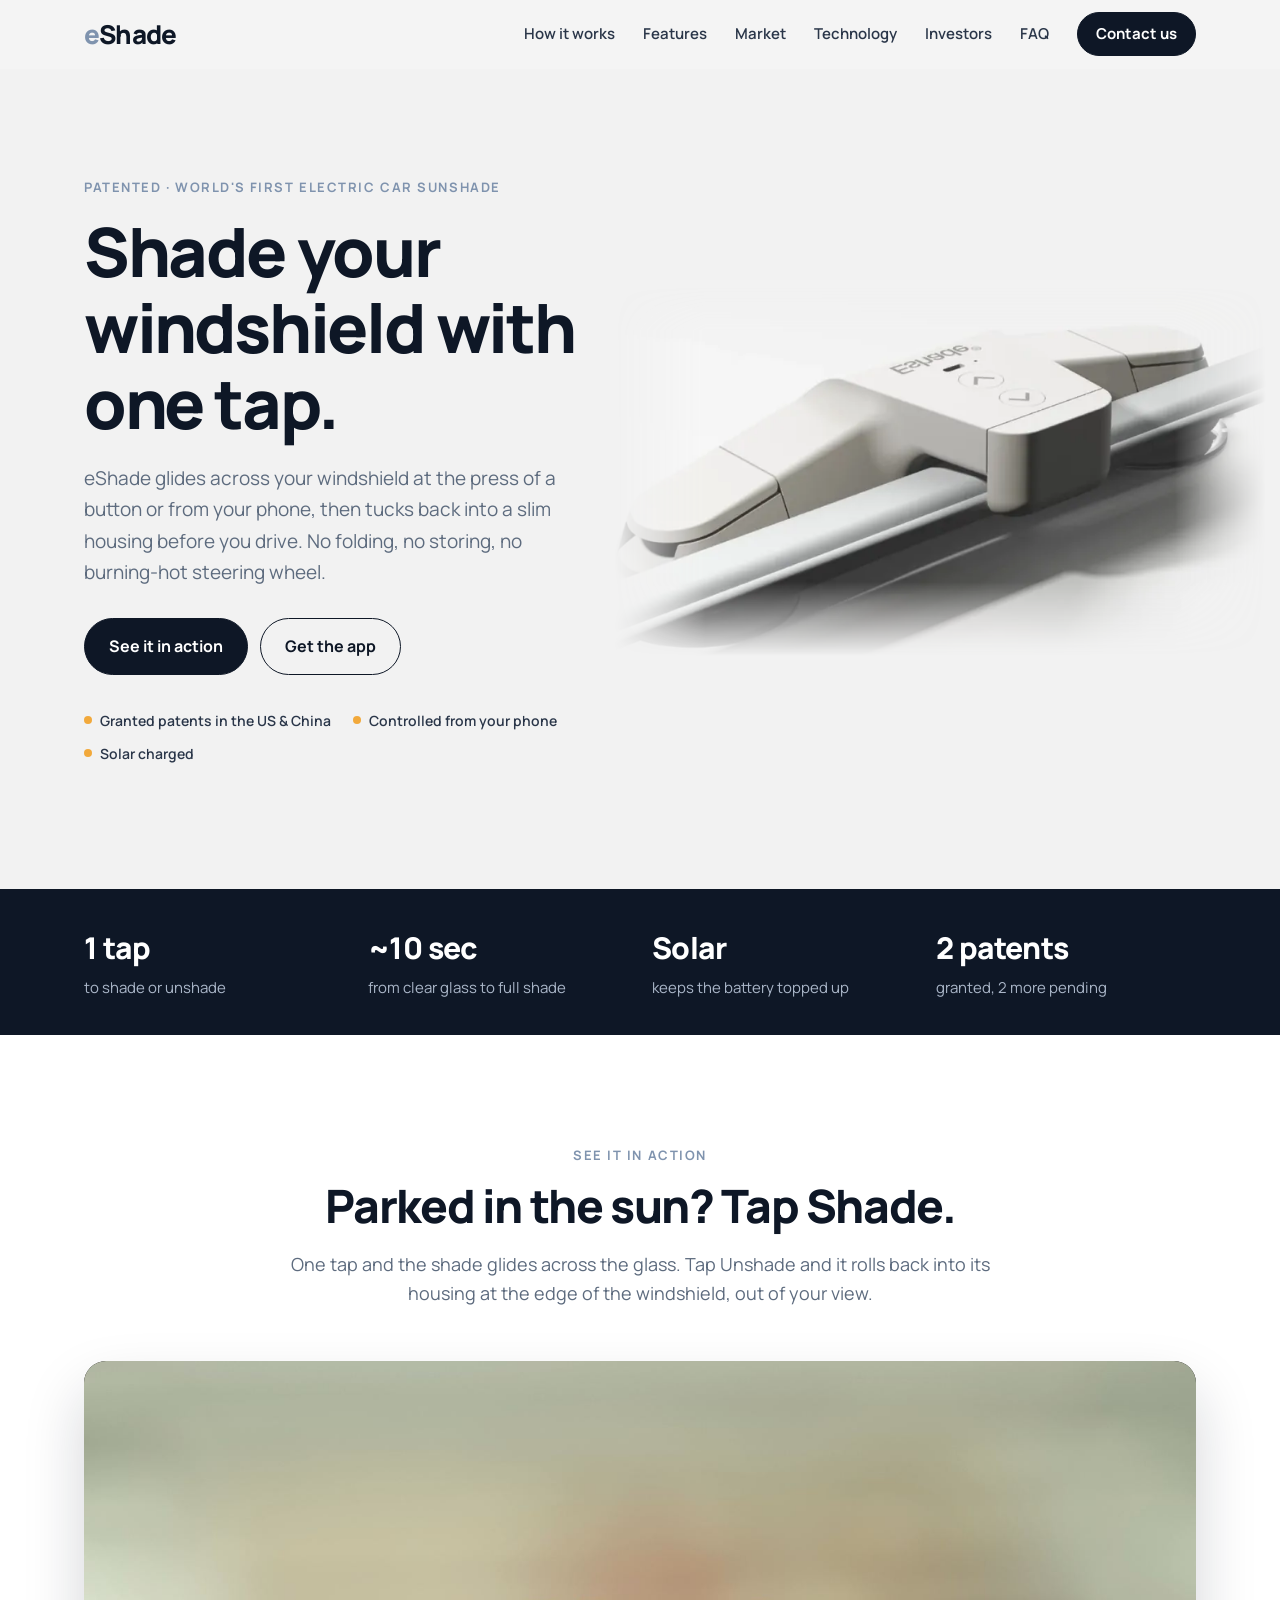
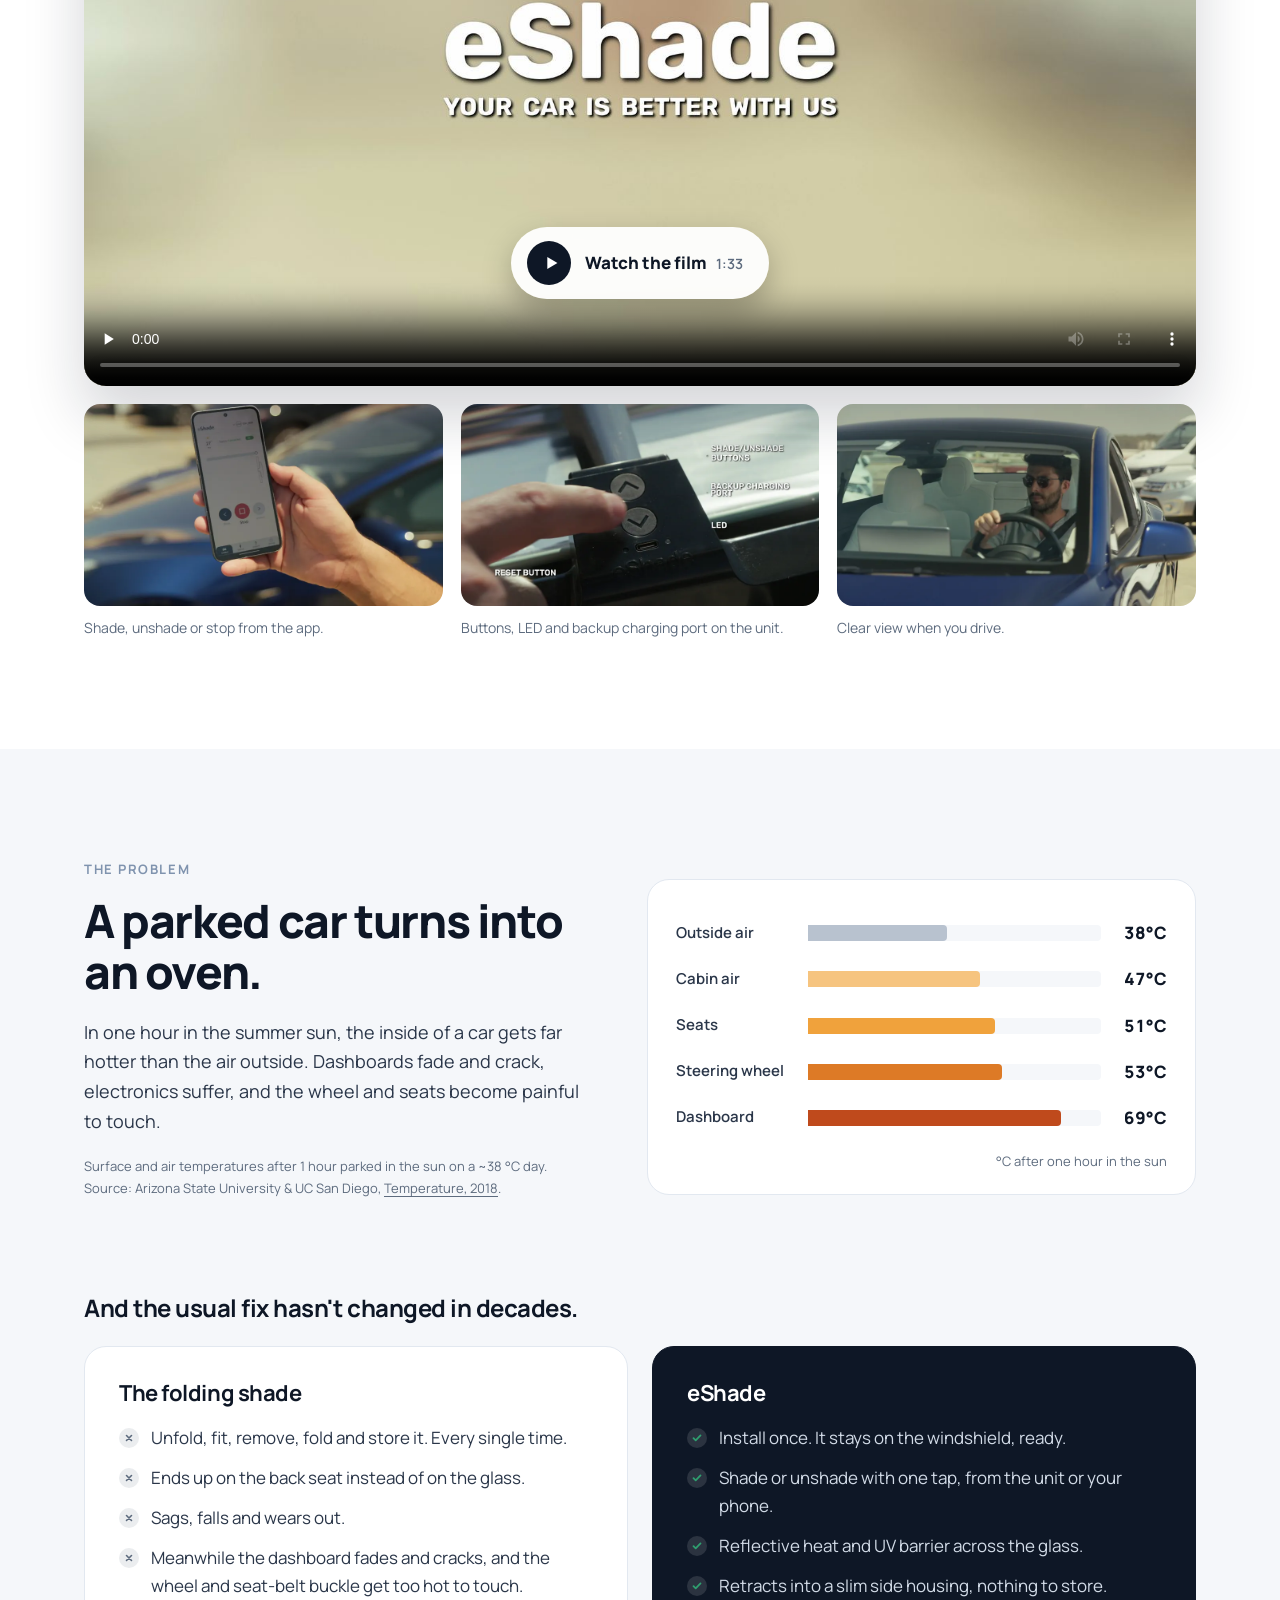
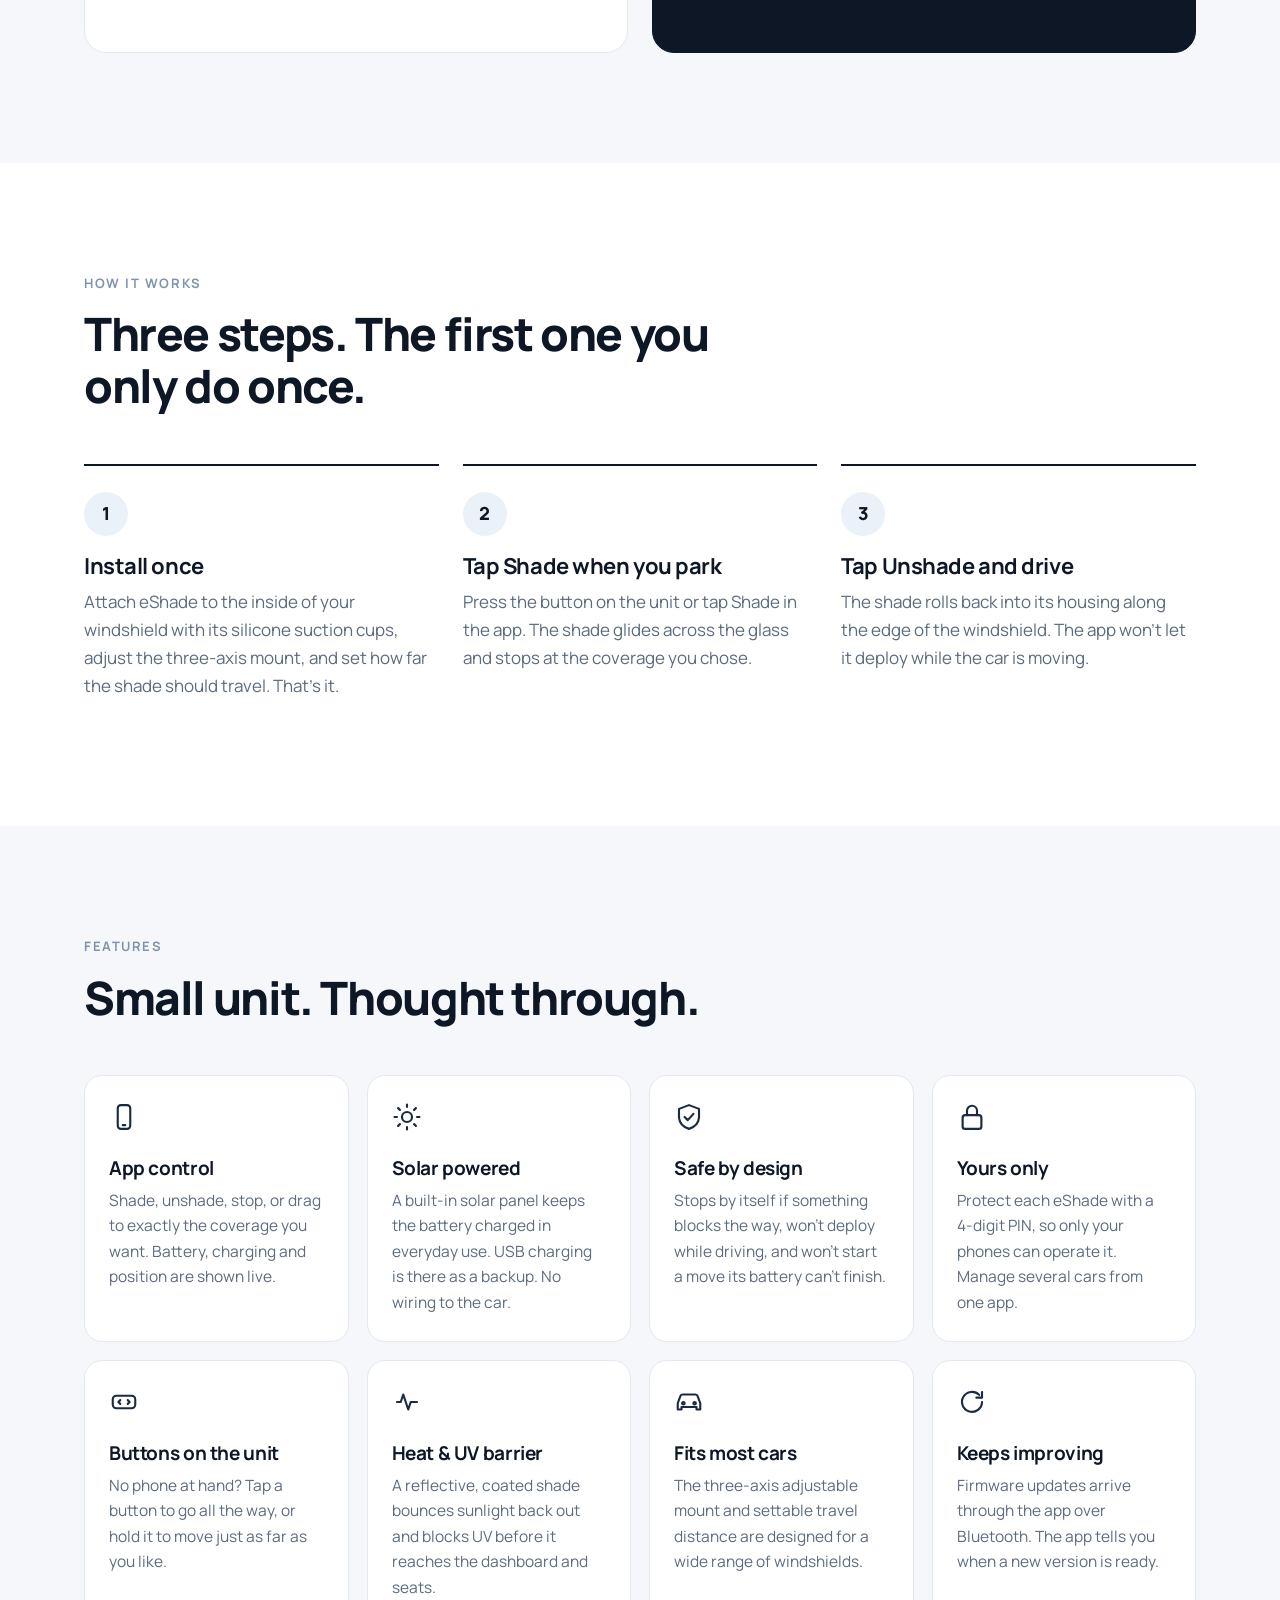
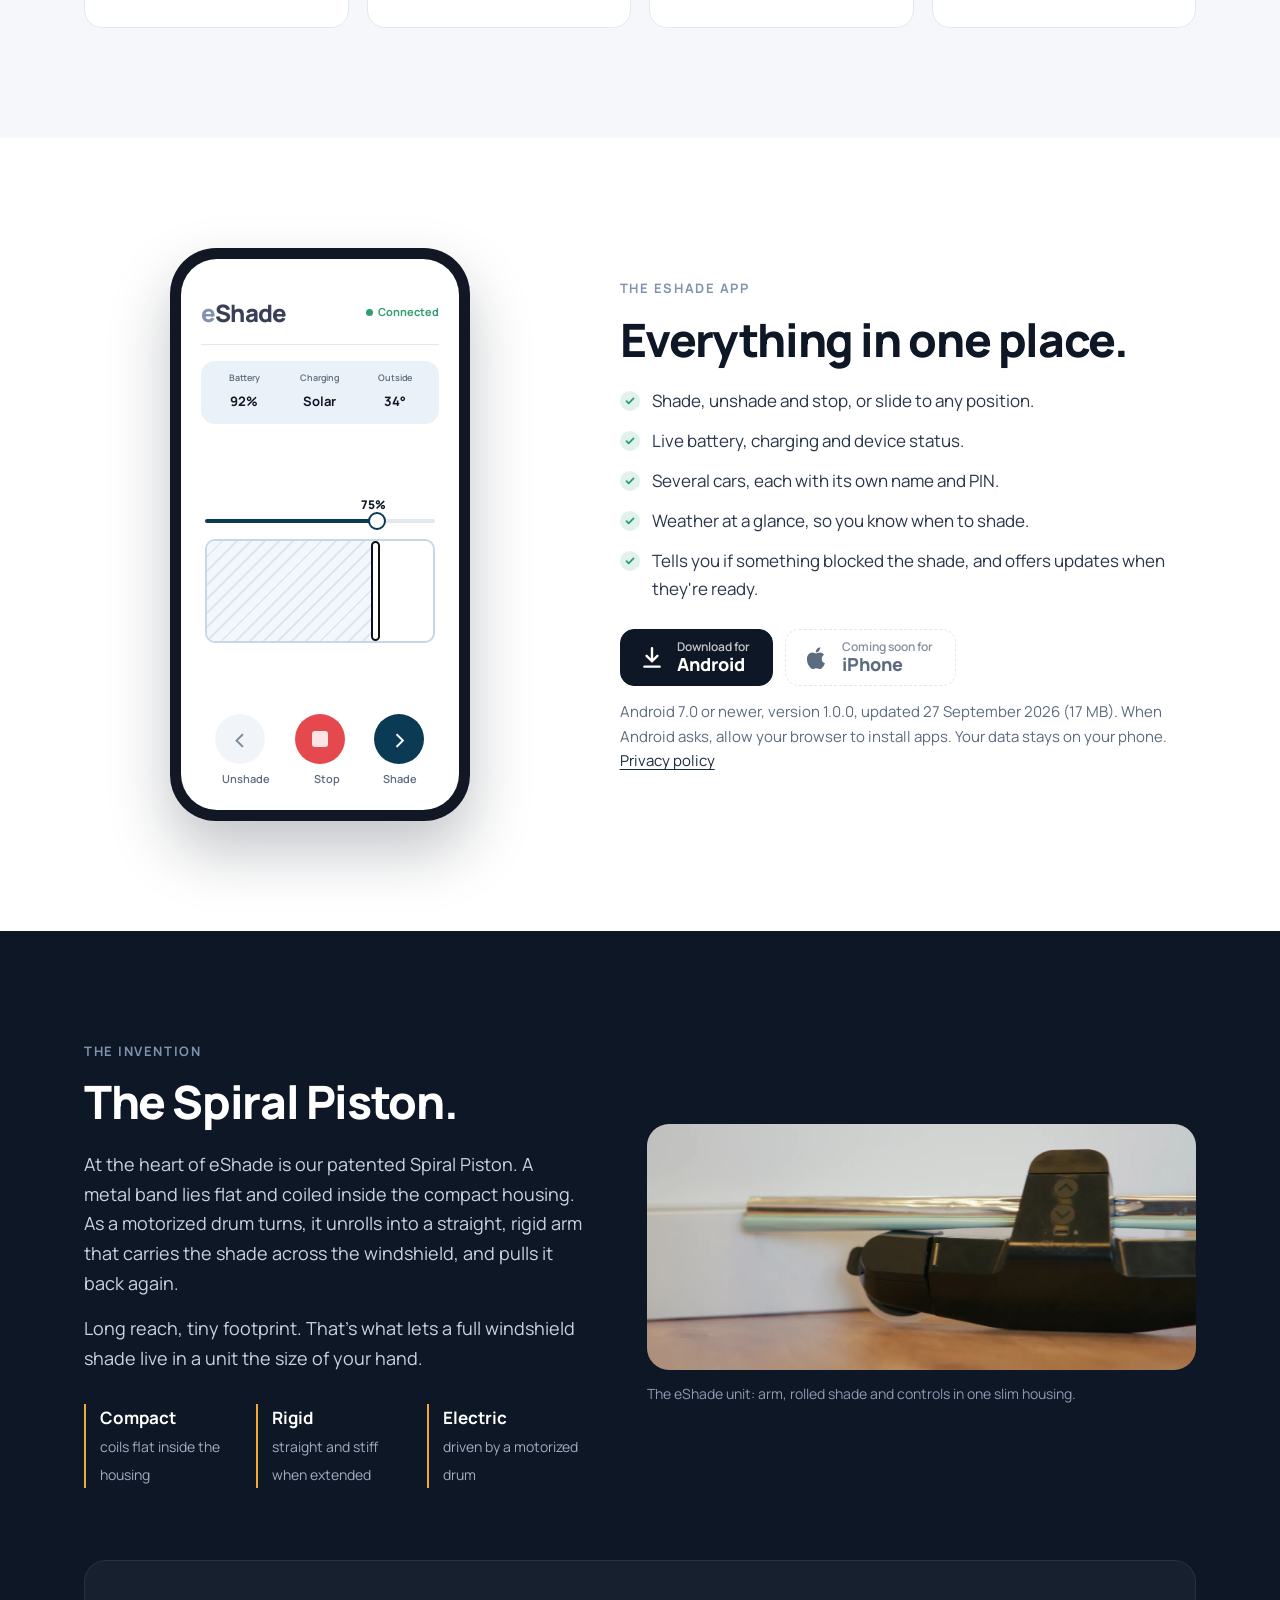
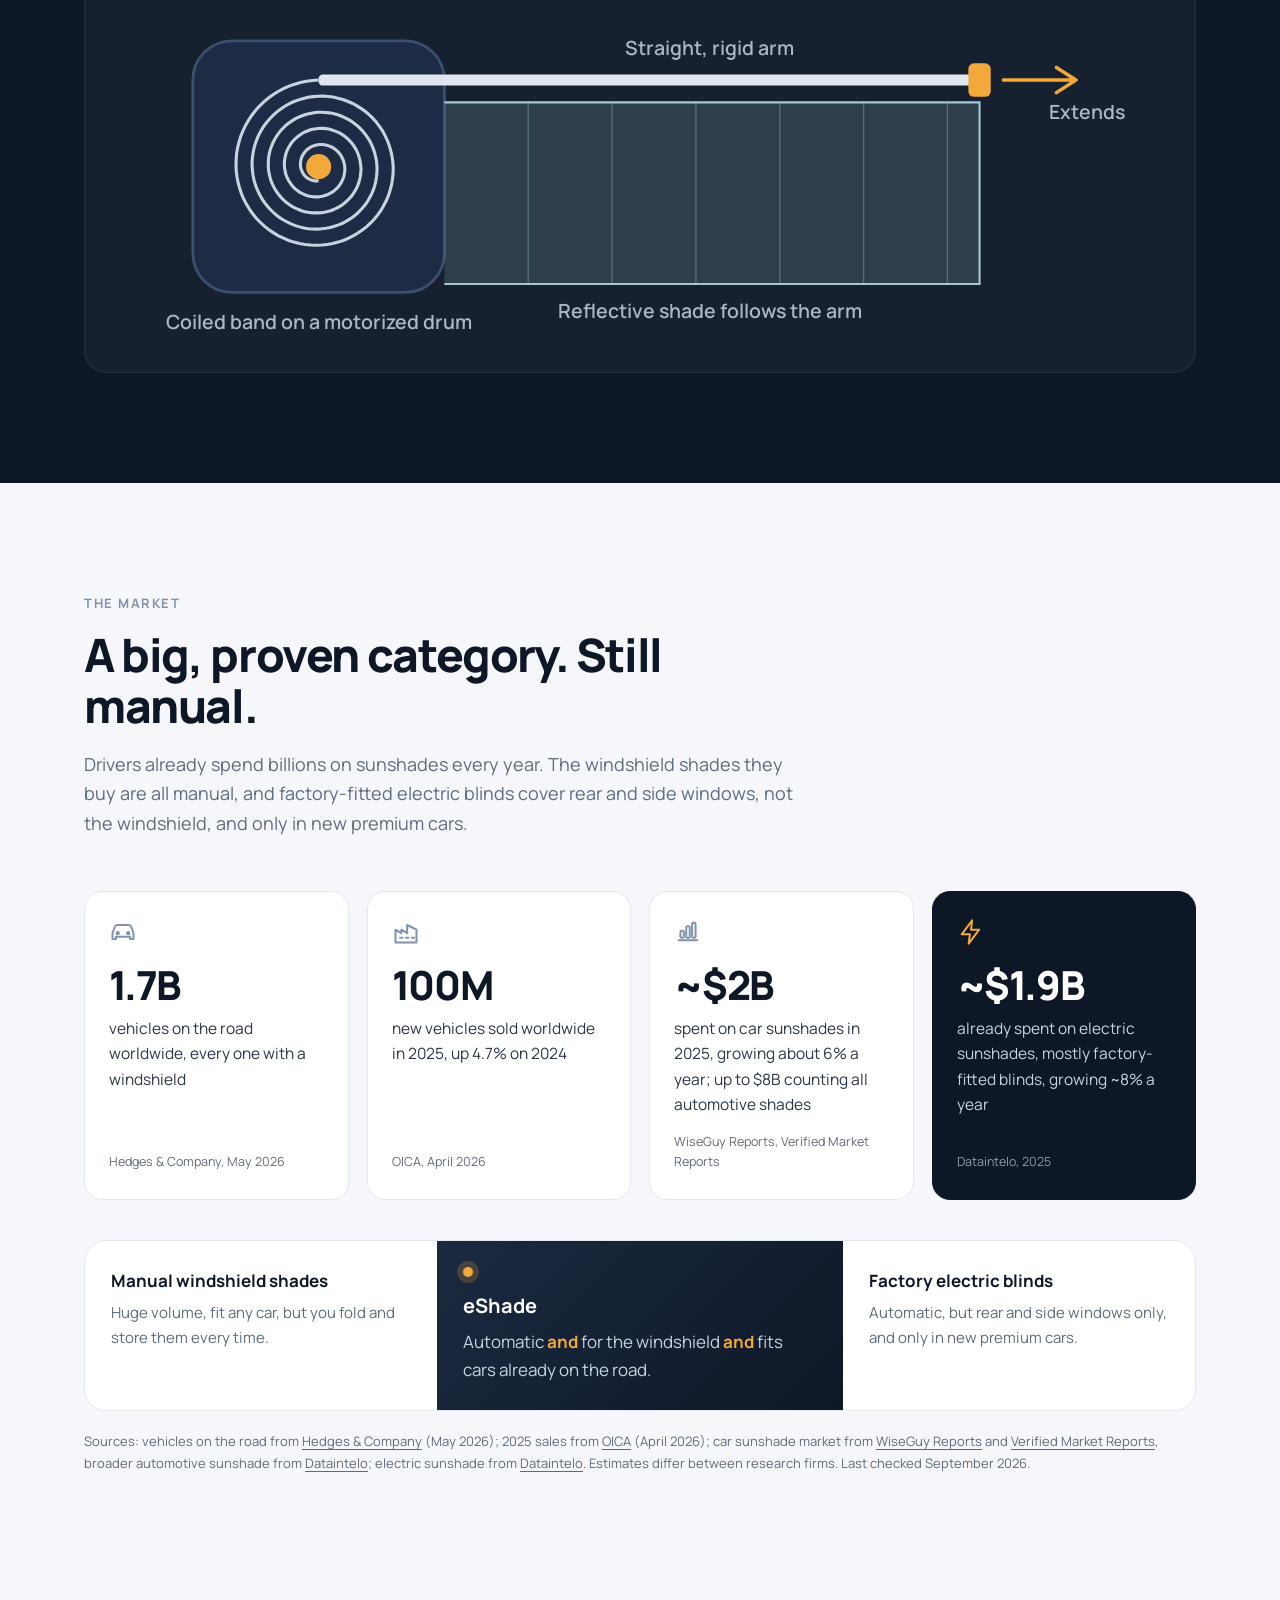
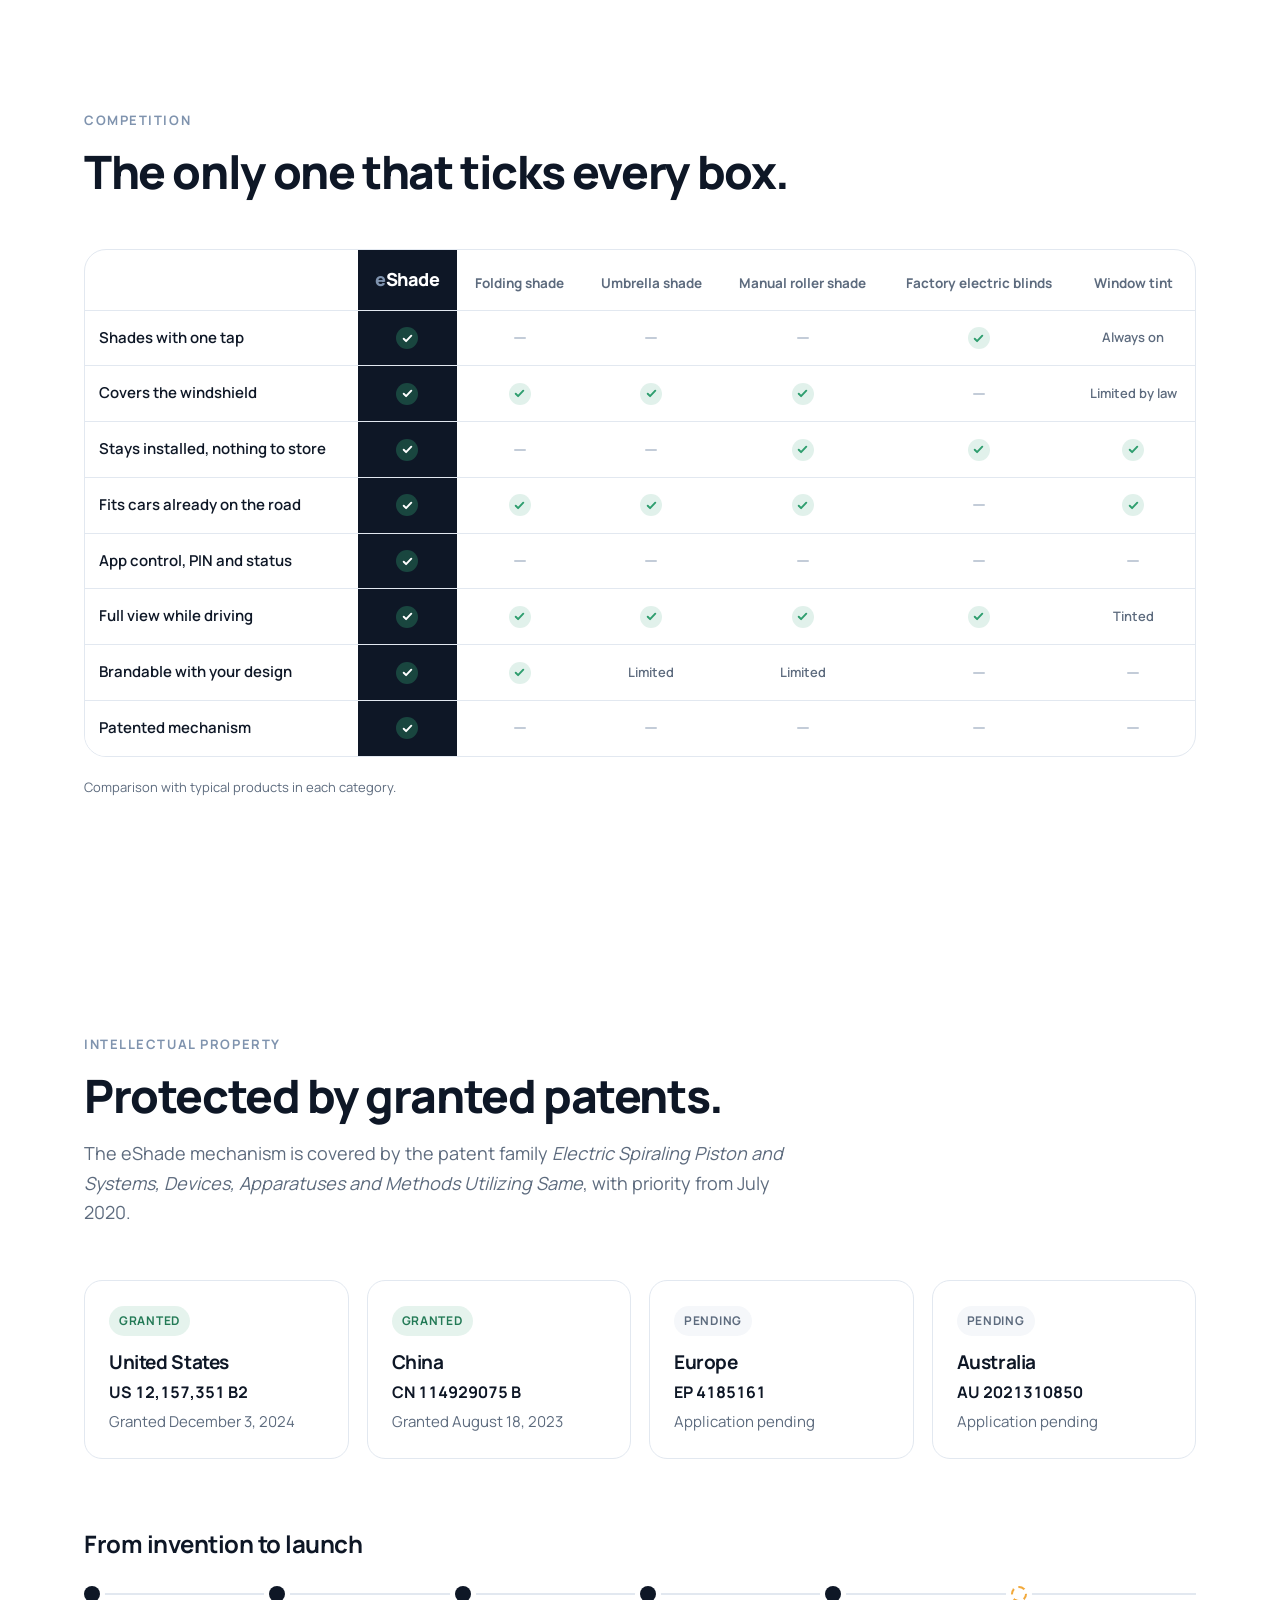
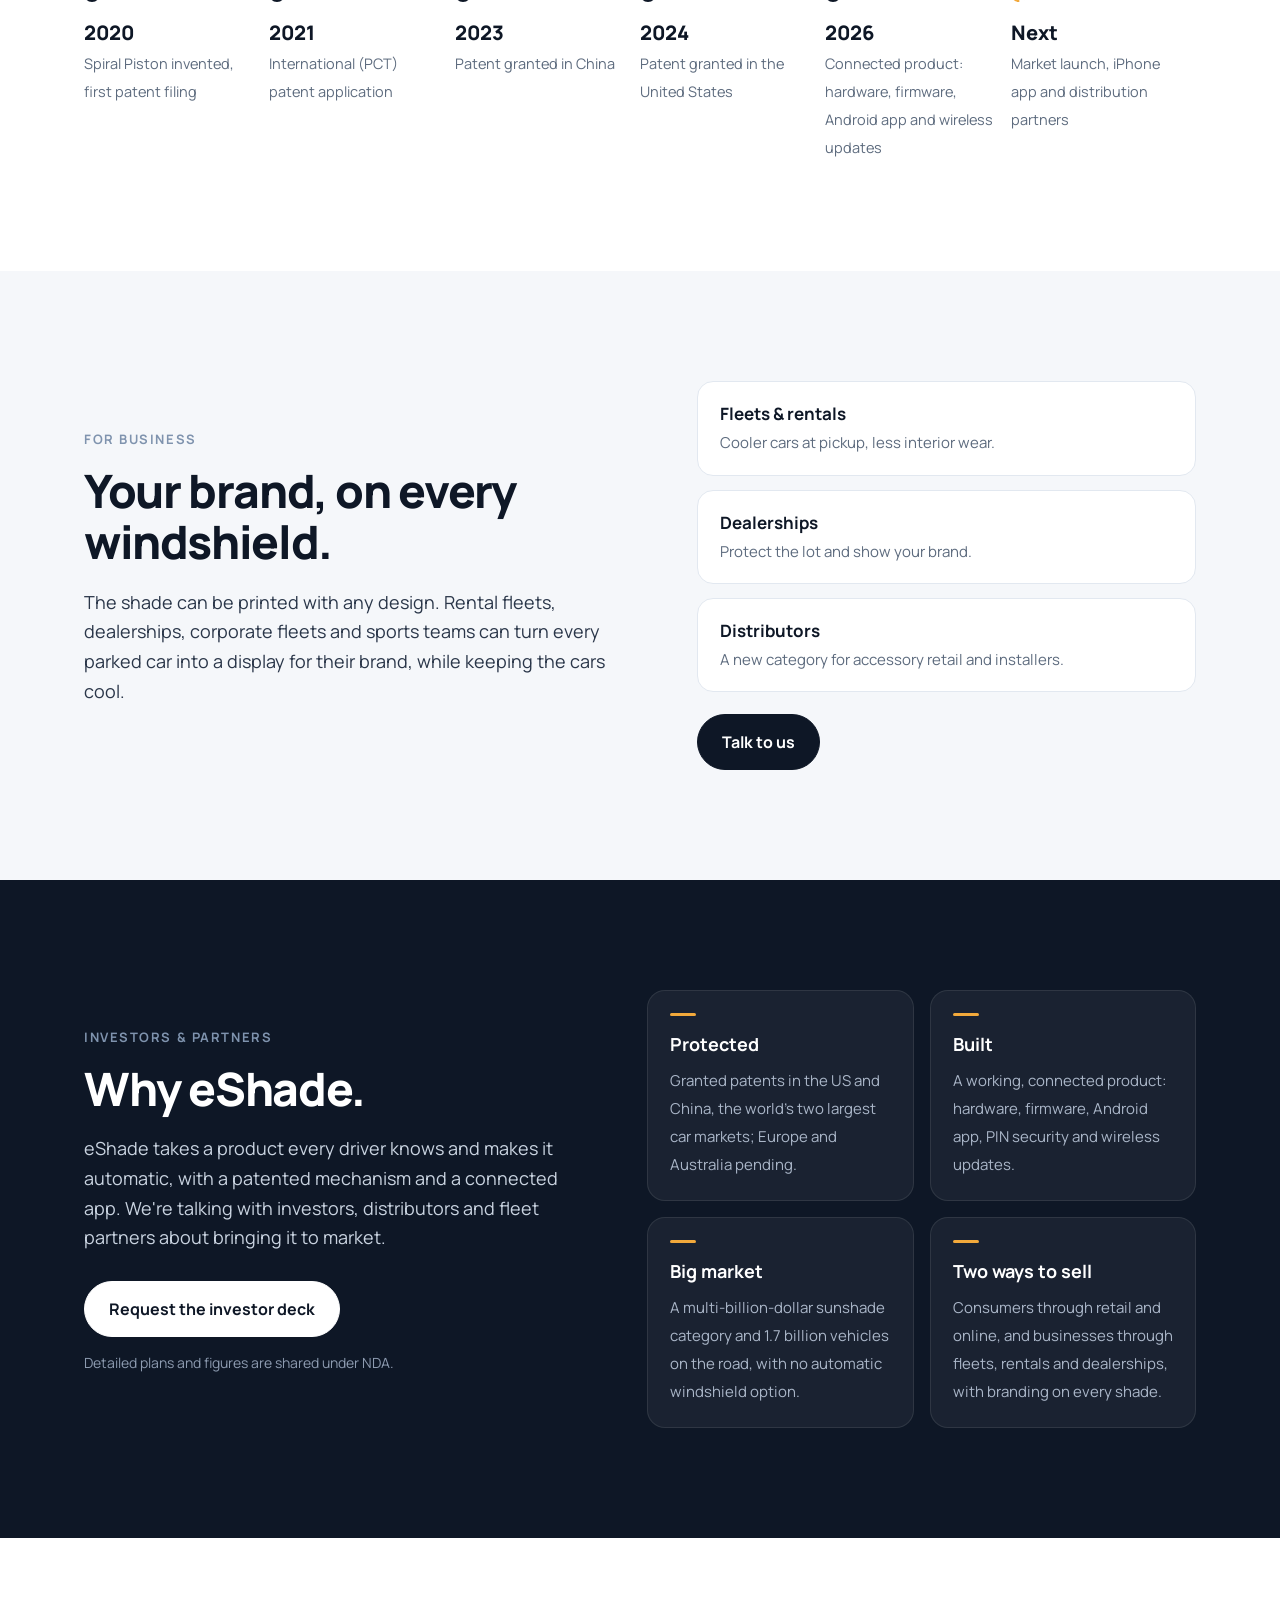
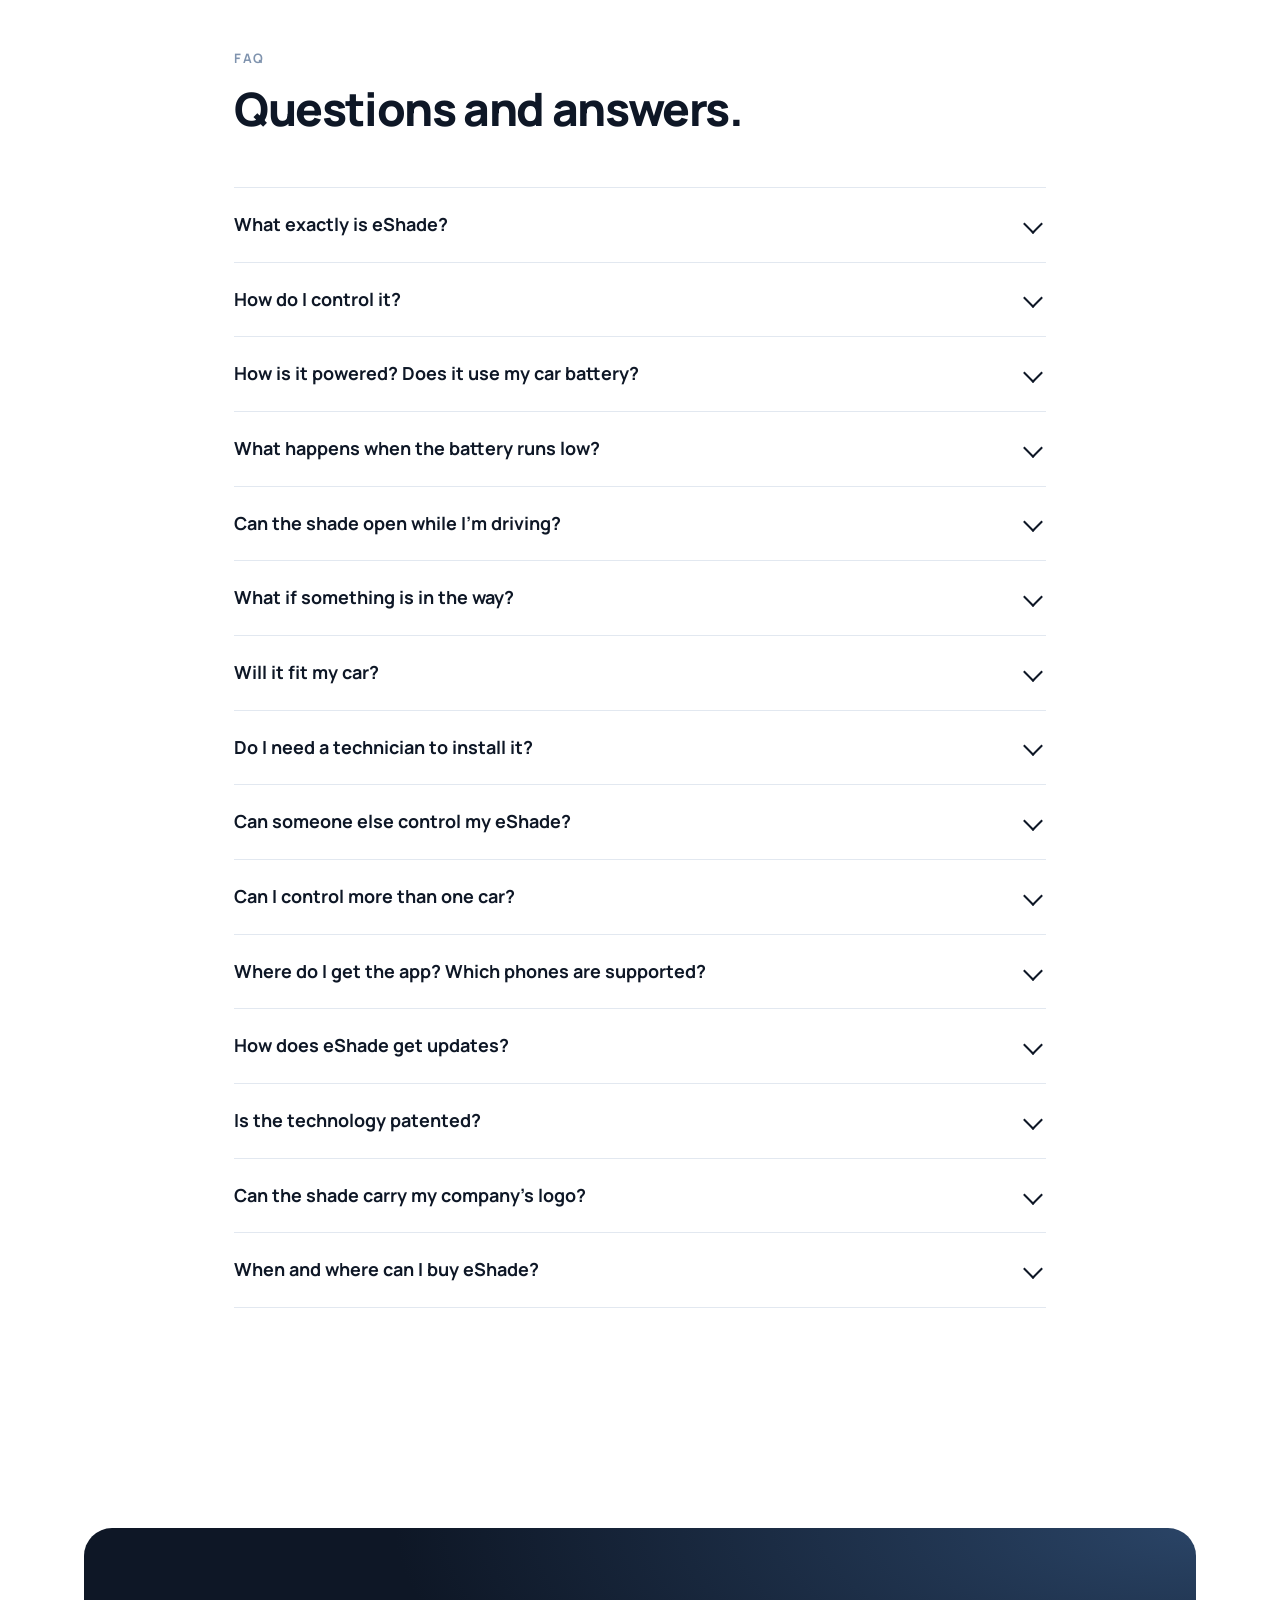
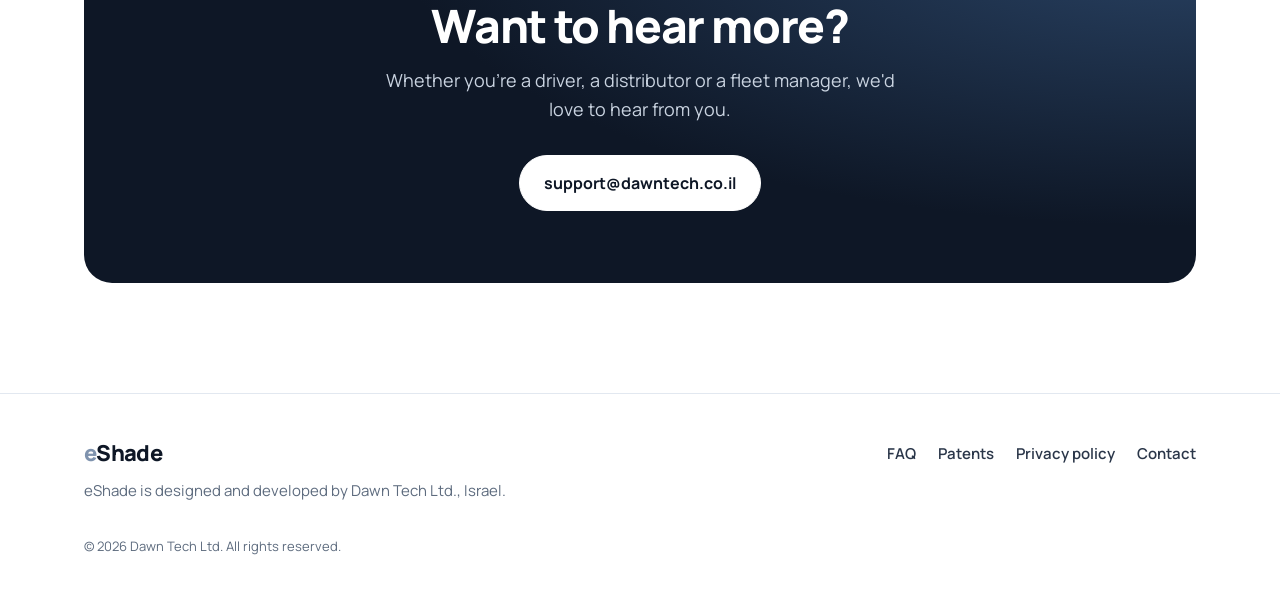
==== index.html @ 65bc0c3c "Android app download: current build (calibration, widget, Hebrew/Chinese, firmware 1.27) Co-Authored" ====
<!doctype html>
<html lang="en">
<head>
  <meta charset="utf-8">
  <meta name="robots" content="noindex, nofollow, noarchive, nosnippet, noimageindex">
  <meta name="viewport" content="width=device-width, initial-scale=1">
  <title>eShade | The electric sunshade for your car</title>
  <meta name="description" content="eShade is the world's first electric car sunshade. It glides across your windshield at the touch of a button or from your phone. Patented in the US and China. By Dawn Tech Ltd.">
  <meta property="og:title" content="eShade | The electric sunshade for your car">
  <meta property="og:description" content="Shade your windshield with one tap. Patented, app-controlled, solar-charged.">
  <meta property="og:image" content="https://dawntech.co.il/assets/img/render.jpg">
  <meta property="og:type" content="website">
  <meta name="theme-color" content="#0e1726">
  <link rel="icon" href="assets/eshade-icon.png">
  <link rel="preconnect" href="https://fonts.googleapis.com">
  <link rel="preconnect" href="https://fonts.gstatic.com" crossorigin>
  <link href="https://fonts.googleapis.com/css2?family=Manrope:wght@400;500;600;700;800&display=swap" rel="stylesheet">
  <link rel="stylesheet" href="assets/style.css">
</head>
<body>
  <header class="nav" id="top">
    <div class="wrap nav-inner">
      <a class="wordmark" href="#top" aria-label="eShade home"><span class="e">e</span>Shade</a>
      <nav class="nav-links" id="nav-links">
        <a href="#how">How it works</a>
        <a href="#features">Features</a>
        <a href="#market">Market</a>
        <a href="#technology">Technology</a>
        <a href="#investors">Investors</a>
        <a href="#faq">FAQ</a>
        <a class="btn btn-small" href="#contact">Contact us</a>
      </nav>
      <button class="nav-toggle" aria-label="Menu" aria-expanded="false" aria-controls="nav-links">
        <span></span><span></span>
      </button>
    </div>
  </header>

  <main>
    <section class="hero">
      <div class="wrap hero-inner">
        <div class="hero-copy">
          <p class="eyebrow">Patented &middot; World's first electric car sunshade</p>
          <h1>Shade your windshield with one tap.</h1>
          <p class="lead">eShade glides across your windshield at the press of a button or from your phone, then tucks back into a slim housing before you drive. No folding, no storing, no burning-hot steering wheel.</p>
          <div class="hero-actions">
            <a class="btn" href="#see">See it in action</a>
            <a class="btn btn-ghost" href="#app">Get the app</a>
          </div>
          <ul class="hero-badges">
            <li>Granted patents in the US &amp; China</li>
            <li>Controlled from your phone</li>
            <li>Solar charged</li>
          </ul>
        </div>
        <div class="hero-art">
          <picture>
            <source srcset="assets/img/render-sm.webp 800w, assets/img/render.webp 1600w" type="image/webp" sizes="(max-width: 900px) 100vw, 55vw">
            <img src="assets/img/render.jpg" srcset="assets/img/render-sm.jpg 800w, assets/img/render.jpg 1600w" sizes="(max-width: 900px) 100vw, 55vw" width="1600" height="909" alt="The eShade unit: a slim white housing with two buttons, mounted on its arm">
          </picture>
        </div>
      </div>
    </section>

    <section class="stats">
      <div class="wrap stats-grid">
        <div><strong>1 tap</strong><span>to shade or unshade</span></div>
        <div><strong>~10 sec</strong><span>from clear glass to full shade</span></div>
        <div><strong>Solar</strong><span>keeps the battery topped up</span></div>
        <div><strong>2 patents</strong><span>granted, 2 more pending</span></div>
      </div>
    </section>

    <section class="section" id="see">
      <div class="wrap">
        <div class="section-head center">
          <p class="eyebrow">See it in action</p>
          <h2>Parked in the sun? Tap Shade.</h2>
          <p class="section-sub">One tap and the shade glides across the glass. Tap Unshade and it rolls back into its housing at the edge of the windshield, out of your view.</p>
        </div>
        <div class="video-frame">
          <video controls playsinline preload="none" poster="assets/img/poster.jpg" aria-label="eShade promo video">
            <source src="assets/video/eshade-promo.mp4" type="video/mp4">
          </video>
          <button type="button" class="video-play" aria-label="Play the eShade video">
            <svg viewBox="0 0 24 24" aria-hidden="true"><path d="M8 5.5v13l11-6.5z"/></svg>
            <span>Watch the film <small>1:33</small></span>
          </button>
        </div>
        <div class="gallery">
          <figure>
            <picture><source srcset="assets/img/app-hand.webp" type="image/webp"><img src="assets/img/app-hand.jpg" width="900" height="506" alt="Controlling eShade from the phone app next to the car" loading="lazy"></picture>
            <figcaption>Shade, unshade or stop from the app.</figcaption>
          </figure>
          <figure>
            <picture><source srcset="assets/img/unit-buttons.webp" type="image/webp"><img src="assets/img/unit-buttons.jpg" width="900" height="506" alt="The eShade unit with its shade and unshade buttons, charging port and LED" loading="lazy"></picture>
            <figcaption>Buttons, LED and backup charging port on the unit.</figcaption>
          </figure>
          <figure>
            <picture><source srcset="assets/img/driver.webp" type="image/webp"><img src="assets/img/driver.jpg" width="900" height="506" alt="A driver in a cool car with a clear windshield" loading="lazy"></picture>
            <figcaption>Clear view when you drive.</figcaption>
          </figure>
        </div>
      </div>
    </section>

    <section class="section section-tint">
      <div class="wrap">
        <div class="heat">
          <div class="heat-copy">
            <p class="eyebrow">The problem</p>
            <h2>A parked car turns into an oven.</h2>
            <p>In one hour in the summer sun, the inside of a car gets far hotter than the air outside. Dashboards fade and crack, electronics suffer, and the wheel and seats become painful to touch.</p>
            <p class="source">Surface and air temperatures after 1 hour parked in the sun on a ~38&nbsp;&deg;C day. Source: Arizona State University &amp; UC San Diego, <a href="https://today.ucsd.edu/story/hot_cars_can_hit_life_threatening_levels_in_approximately_one_hour" target="_blank" rel="noopener">Temperature, 2018</a>.</p>
          </div>
          <figure class="heat-chart" aria-label="Temperatures inside a car after one hour in the sun">
            <div class="hbar" style="--v:38" title="Outside air: about 38 °C (100 °F)"><span class="hlabel">Outside air</span><span class="htrack"><span class="hfill hfill-ref"></span></span><span class="hval">38&deg;C</span></div>
            <div class="hbar" style="--v:47" title="Cabin air: 47 °C (116 °F)"><span class="hlabel">Cabin air</span><span class="htrack"><span class="hfill h1"></span></span><span class="hval">47&deg;C</span></div>
            <div class="hbar" style="--v:51" title="Seats: 51 °C (123 °F)"><span class="hlabel">Seats</span><span class="htrack"><span class="hfill h2"></span></span><span class="hval">51&deg;C</span></div>
            <div class="hbar" style="--v:53" title="Steering wheel: 53 °C (127 °F)"><span class="hlabel">Steering wheel</span><span class="htrack"><span class="hfill h3"></span></span><span class="hval">53&deg;C</span></div>
            <div class="hbar" style="--v:69" title="Dashboard: 69 °C (157 °F)"><span class="hlabel">Dashboard</span><span class="htrack"><span class="hfill h4"></span></span><span class="hval">69&deg;C</span></div>
            <figcaption>&deg;C after one hour in the sun</figcaption>
          </figure>
        </div>
        <h3 class="compare-title">And the usual fix hasn't changed in decades.</h3>
        <div class="compare">
          <div class="compare-card">
            <h3>The folding shade</h3>
            <ul class="cross">
              <li>Unfold, fit, remove, fold and store it. Every single time.</li>
              <li>Ends up on the back seat instead of on the glass.</li>
              <li>Sags, falls and wears out.</li>
              <li>Meanwhile the dashboard fades and cracks, and the wheel and seat-belt buckle get too hot to touch.</li>
            </ul>
          </div>
          <div class="compare-card compare-good">
            <h3>eShade</h3>
            <ul class="check">
              <li>Install once. It stays on the windshield, ready.</li>
              <li>Shade or unshade with one tap, from the unit or your phone.</li>
              <li>Reflective heat and UV barrier across the glass.</li>
              <li>Retracts into a slim side housing, nothing to store.</li>
            </ul>
          </div>
        </div>
      </div>
    </section>

    <section class="section" id="how">
      <div class="wrap">
        <div class="section-head">
          <p class="eyebrow">How it works</p>
          <h2>Three steps. The first one you only do once.</h2>
        </div>
        <ol class="steps">
          <li>
            <span class="step-num">1</span>
            <h3>Install once</h3>
            <p>Attach eShade to the inside of your windshield with its silicone suction cups, adjust the three-axis mount, and set how far the shade should travel. That's it.</p>
          </li>
          <li>
            <span class="step-num">2</span>
            <h3>Tap Shade when you park</h3>
            <p>Press the button on the unit or tap Shade in the app. The shade glides across the glass and stops at the coverage you chose.</p>
          </li>
          <li>
            <span class="step-num">3</span>
            <h3>Tap Unshade and drive</h3>
            <p>The shade rolls back into its housing along the edge of the windshield. The app won't let it deploy while the car is moving.</p>
          </li>
        </ol>
      </div>
    </section>

    <section class="section section-tint" id="features">
      <div class="wrap">
        <div class="section-head">
          <p class="eyebrow">Features</p>
          <h2>Small unit. Thought through.</h2>
        </div>
        <div class="features">
          <article class="feature">
            <svg viewBox="0 0 24 24" aria-hidden="true"><rect x="7" y="2.5" width="10" height="19" rx="2.5"/><path d="M11 18.5h2"/></svg>
            <h3>App control</h3>
            <p>Shade, unshade, stop, or drag to exactly the coverage you want. Battery, charging and position are shown live.</p>
          </article>
          <article class="feature">
            <svg viewBox="0 0 24 24" aria-hidden="true"><circle cx="12" cy="12" r="4"/><path d="M12 2v2M12 20v2M4.9 4.9l1.4 1.4M17.7 17.7l1.4 1.4M2 12h2M20 12h2M4.9 19.1l1.4-1.4M17.7 6.3l1.4-1.4"/></svg>
            <h3>Solar powered</h3>
            <p>A built-in solar panel keeps the battery charged in everyday use. USB charging is there as a backup. No wiring to the car.</p>
          </article>
          <article class="feature">
            <svg viewBox="0 0 24 24" aria-hidden="true"><path d="M12 2.5l8 3v6c0 5-3.4 8.6-8 10-4.6-1.4-8-5-8-10v-6z"/><path d="M8.5 12l2.5 2.5 4.5-5"/></svg>
            <h3>Safe by design</h3>
            <p>Stops by itself if something blocks the way, won't deploy while driving, and won't start a move its battery can't finish.</p>
          </article>
          <article class="feature">
            <svg viewBox="0 0 24 24" aria-hidden="true"><rect x="4.5" y="10.5" width="15" height="11" rx="2"/><path d="M8 10.5V7a4 4 0 018 0v3.5"/></svg>
            <h3>Yours only</h3>
            <p>Protect each eShade with a 4-digit PIN, so only your phones can operate it. Manage several cars from one app.</p>
          </article>
          <article class="feature">
            <svg viewBox="0 0 24 24" aria-hidden="true"><rect x="3" y="7" width="18" height="10" rx="3"/><path d="M9 10.5l-1.5 1.5L9 13.5M15 10.5l1.5 1.5-1.5 1.5"/></svg>
            <h3>Buttons on the unit</h3>
            <p>No phone at hand? Tap a button to go all the way, or hold it to move just as far as you like.</p>
          </article>
          <article class="feature">
            <svg viewBox="0 0 24 24" aria-hidden="true"><path d="M4 12h3l2-6 4 12 2-6h5"/></svg>
            <h3>Heat &amp; UV barrier</h3>
            <p>A reflective, coated shade bounces sunlight back out and blocks UV before it reaches the dashboard and seats.</p>
          </article>
          <article class="feature">
            <svg viewBox="0 0 24 24" aria-hidden="true"><path d="M3 13l2-5.5A2 2 0 016.9 6h10.2a2 2 0 011.9 1.5L21 13v5h-3v-2H6v2H3z"/><circle cx="7.5" cy="13" r="1"/><circle cx="16.5" cy="13" r="1"/></svg>
            <h3>Fits most cars</h3>
            <p>The three-axis adjustable mount and settable travel distance are designed for a wide range of windshields.</p>
          </article>
          <article class="feature">
            <svg viewBox="0 0 24 24" aria-hidden="true"><path d="M20 12a8 8 0 11-2.3-5.7"/><path d="M20 4v4.5h-4.5"/></svg>
            <h3>Keeps improving</h3>
            <p>Firmware updates arrive through the app over Bluetooth. The app tells you when a new version is ready.</p>
          </article>
        </div>
      </div>
    </section>

    <section class="section" id="app">
      <div class="wrap split split-app">
        <div class="phone" aria-hidden="true">
          <div class="phone-screen">
            <div class="app-top">
              <span class="app-mark"><span class="e">e</span>Shade</span>
              <span class="app-status"><i></i>Connected</span>
            </div>
            <div class="app-card">
              <div><small>Battery</small><b>92%</b></div>
              <div><small>Charging</small><b>Solar</b></div>
              <div><small>Outside</small><b>34&deg;</b></div>
            </div>
            <div class="app-pct">75%</div>
            <div class="app-slider"><span></span></div>
            <div class="app-shade"><span class="app-fill"></span><span class="app-rail"></span></div>
            <div class="app-buttons">
              <span class="ab ab-light">&lsaquo;</span>
              <span class="ab ab-stop"><i></i></span>
              <span class="ab ab-dark">&rsaquo;</span>
            </div>
            <div class="app-labels"><span>Unshade</span><span>Stop</span><span>Shade</span></div>
          </div>
        </div>
        <div class="split-copy">
          <p class="eyebrow">The eShade app</p>
          <h2>Everything in one place.</h2>
          <ul class="check">
            <li>Shade, unshade and stop, or slide to any position.</li>
            <li>Live battery, charging and device status.</li>
            <li>Several cars, each with its own name and PIN.</li>
            <li>Weather at a glance, so you know when to shade.</li>
            <li>Tells you if something blocked the shade, and offers updates when they're ready.</li>
          </ul>
          <div class="stores">
            <a class="btn store" href="download/eShade-android.apk" download>
              <svg viewBox="0 0 24 24" aria-hidden="true"><path d="M12 3v12M7 10l5 5 5-5M5 20h14"/></svg>
              <span><small>Download for</small>Android</span>
            </a>
            <span class="store store-soon">
              <svg viewBox="0 0 24 24" aria-hidden="true"><path d="M16.4 12.6c0-2.4 2-3.6 2.1-3.7-1.2-1.7-3-1.9-3.6-2-1.5-.2-3 .9-3.8.9-.8 0-2-.9-3.3-.9-1.7 0-3.3 1-4.2 2.5-1.8 3.1-.5 7.7 1.3 10.2.9 1.2 1.9 2.6 3.2 2.6 1.3-.1 1.8-.8 3.3-.8 1.6 0 2 .8 3.4.8 1.4 0 2.3-1.3 3.1-2.5 1-1.4 1.4-2.8 1.4-2.9-.1 0-2.9-1.1-2.9-4.2zM13.9 5.3c.7-.9 1.2-2 1.1-3.2-1 0-2.3.7-3 1.6-.7.8-1.3 2-1.1 3.1 1.1.1 2.3-.6 3-1.5z"/></svg>
              <span><small>Coming soon for</small>iPhone</span>
            </span>
          </div>
          <p class="note">Android 7.0 or newer, version 1.0.0, updated 27 September 2026 (17 MB). When Android asks, allow your browser to install apps. Your data stays on your phone. <a href="eshade/privacy/">Privacy policy</a></p>
        </div>
      </div>
    </section>

    <section class="section section-dark" id="technology">
      <div class="wrap split">
        <div class="split-copy">
          <p class="eyebrow">The invention</p>
          <h2>The Spiral Piston.</h2>
          <p>At the heart of eShade is our patented Spiral Piston. A metal band lies flat and coiled inside the compact housing. As a motorized drum turns, it unrolls into a straight, rigid arm that carries the shade across the windshield, and pulls it back again.</p>
          <p>Long reach, tiny footprint. That's what lets a full windshield shade live in a unit the size of your hand.</p>
          <div class="tech-points">
            <div><b>Compact</b><span>coils flat inside the housing</span></div>
            <div><b>Rigid</b><span>straight and stiff when extended</span></div>
            <div><b>Electric</b><span>driven by a motorized drum</span></div>
          </div>
        </div>
        <figure class="tech-img">
          <picture>
            <source srcset="assets/img/product.webp" type="image/webp">
            <img src="assets/img/product.jpg" width="1400" height="627" alt="The eShade unit with its arm and rolled shade" loading="lazy">
          </picture>
          <figcaption>The eShade unit: arm, rolled shade and controls in one slim housing.</figcaption>
        </figure>
      </div>
      <div class="wrap">
        <figure class="piston">
          <svg viewBox="0 0 760 260" role="img" aria-labelledby="piston-title">
            <title id="piston-title">Diagram: a flat metal band coiled on a motorized drum unrolls into a straight rigid arm that pulls the shade across the windshield</title>
            <rect x="60" y="40" width="180" height="180" rx="28" class="p-housing"/>
            <path d="M150.0 140.0 L149.3 140.1 L148.6 140.2 L147.8 140.2 L147.1 140.1 L146.3 140.0 L145.6 139.8 L144.8 139.6 L144.1 139.3 L143.4 139.0 L142.7 138.6 L142.0 138.1 L141.3 137.6 L140.7 137.1 L140.1 136.5 L139.6 135.8 L139.1 135.1 L138.6 134.4 L138.2 133.6 L137.9 132.8 L137.6 132.0 L137.3 131.1 L137.1 130.2 L137.0 129.3 L137.0 128.4 L137.0 127.4 L137.1 126.5 L137.3 125.5 L137.5 124.6 L137.8 123.7 L138.1 122.7 L138.6 121.8 L139.1 121.0 L139.7 120.1 L140.3 119.3 L141.0 118.6 L141.7 117.9 L142.6 117.2 L143.4 116.6 L144.3 116.0 L145.3 115.5 L146.3 115.1 L147.3 114.8 L148.4 114.5 L149.5 114.3 L150.6 114.2 L151.8 114.1 L152.9 114.2 L154.0 114.3 L155.2 114.5 L156.3 114.8 L157.4 115.1 L158.5 115.6 L159.6 116.1 L160.6 116.7 L161.6 117.4 L162.6 118.2 L163.5 119.0 L164.4 119.9 L165.1 120.9 L165.9 121.9 L166.5 123.0 L167.1 124.2 L167.6 125.3 L168.0 126.6 L168.3 127.8 L168.6 129.1 L168.7 130.4 L168.8 131.8 L168.7 133.1 L168.6 134.5 L168.3 135.8 L168.0 137.1 L167.6 138.4 L167.0 139.7 L166.4 141.0 L165.7 142.2 L164.9 143.4 L164.0 144.5 L163.0 145.5 L162.0 146.5 L160.9 147.4 L159.7 148.3 L158.4 149.0 L157.1 149.7 L155.7 150.3 L154.3 150.7 L152.8 151.1 L151.3 151.4 L149.8 151.6 L148.3 151.6 L146.8 151.6 L145.2 151.4 L143.7 151.2 L142.1 150.8 L140.6 150.3 L139.2 149.7 L137.7 149.0 L136.3 148.2 L135.0 147.3 L133.7 146.3 L132.5 145.2 L131.4 144.0 L130.4 142.7 L129.4 141.3 L128.5 139.9 L127.8 138.4 L127.1 136.9 L126.5 135.2 L126.1 133.6 L125.8 131.9 L125.6 130.2 L125.5 128.5 L125.5 126.7 L125.7 125.0 L126.0 123.2 L126.4 121.5 L126.9 119.8 L127.6 118.1 L128.4 116.5 L129.3 115.0 L130.3 113.4 L131.4 112.0 L132.7 110.6 L134.0 109.4 L135.4 108.2 L136.9 107.1 L138.5 106.1 L140.2 105.2 L141.9 104.5 L143.7 103.8 L145.6 103.3 L147.4 103.0 L149.4 102.7 L151.3 102.6 L153.2 102.6 L155.2 102.8 L157.1 103.1 L159.1 103.6 L160.9 104.2 L162.8 104.9 L164.6 105.7 L166.4 106.7 L168.1 107.8 L169.7 109.1 L171.2 110.4 L172.6 111.9 L173.9 113.4 L175.2 115.1 L176.3 116.9 L177.3 118.7 L178.1 120.6 L178.8 122.6 L179.4 124.6 L179.8 126.7 L180.1 128.8 L180.3 131.0 L180.3 133.1 L180.1 135.3 L179.8 137.4 L179.3 139.5 L178.7 141.6 L177.9 143.7 L177.0 145.7 L175.9 147.6 L174.7 149.5 L173.4 151.3 L171.9 152.9 L170.3 154.5 L168.6 156.0 L166.8 157.4 L164.9 158.6 L162.9 159.7 L160.8 160.7 L158.6 161.5 L156.4 162.1 L154.1 162.6 L151.8 163.0 L149.5 163.1 L147.1 163.1 L144.8 163.0 L142.4 162.7 L140.1 162.2 L137.8 161.5 L135.6 160.7 L133.4 159.7 L131.2 158.6 L129.2 157.3 L127.2 155.8 L125.4 154.3 L123.6 152.5 L122.0 150.7 L120.5 148.7 L119.1 146.7 L117.9 144.5 L116.8 142.2 L115.9 139.9 L115.2 137.5 L114.6 135.0 L114.2 132.5 L114.0 130.0 L114.0 127.4 L114.1 124.9 L114.4 122.3 L114.9 119.8 L115.6 117.3 L116.5 114.9 L117.5 112.5 L118.7 110.2 L120.1 107.9 L121.6 105.8 L123.3 103.7 L125.2 101.8 L127.1 100.0 L129.2 98.4 L131.5 96.9 L133.8 95.5 L136.2 94.4 L138.7 93.4 L141.3 92.5 L144.0 91.9 L146.7 91.4 L149.4 91.1 L152.1 91.1 L154.9 91.2 L157.7 91.5 L160.4 92.0 L163.1 92.7 L165.7 93.6 L168.3 94.7 L170.8 96.0 L173.3 97.4 L175.6 99.1 L177.8 100.8 L179.9 102.8 L181.8 104.9 L183.6 107.1 L185.3 109.5 L186.8 112.0 L188.1 114.6 L189.2 117.3 L190.1 120.0 L190.8 122.9 L191.4 125.8 L191.7 128.7 L191.8 131.6 L191.7 134.6 L191.4 137.6 L190.9 140.5 L190.2 143.4 L189.3 146.3 L188.1 149.1 L186.8 151.8 L185.3 154.4 L183.6 156.9 L181.7 159.3 L179.6 161.5 L177.4 163.7 L175.0 165.6 L172.5 167.4 L169.9 169.0 L167.1 170.5 L164.3 171.7 L161.3 172.7 L158.3 173.5 L155.2 174.1 L152.1 174.5 L148.9 174.7 L145.8 174.6 L142.6 174.4 L139.5 173.9 L136.4 173.1 L133.3 172.2 L130.3 171.0 L127.4 169.6 L124.6 168.0 L121.9 166.3 L119.3 164.3 L116.9 162.1 L114.6 159.8 L112.5 157.3 L110.5 154.6 L108.8 151.8 L107.2 148.9 L105.9 145.9 L104.7 142.8 L103.8 139.6 L103.1 136.3 L102.7 133.0 L102.4 129.6 L102.4 126.3 L102.7 122.9 L103.2 119.5 L103.9 116.2 L104.9 113.0 L106.1 109.8 L107.5 106.6 L109.2 103.6 L111.0 100.7 L113.1 98.0 L115.4 95.4 L117.8 92.9 L120.4 90.6 L123.2 88.5 L126.1 86.6 L129.2 84.9 L132.4 83.4 L135.7 82.2 L139.1 81.2 L142.5 80.4 L146.1 79.9 L149.6 79.6 L153.2 79.5 L156.7 79.8 L160.3 80.2 L163.8 81.0 L167.3 81.9 L170.7 83.2 L174.0 84.6 L177.2 86.3 L180.3 88.3 L183.3 90.4 L186.1 92.8 L188.7 95.3 L191.2 98.1 L193.4 101.0 L195.5 104.0 L197.3 107.3 L198.9 110.6 L200.3 114.1 L201.4 117.7 L202.3 121.3 L202.9 125.0 L203.3 128.7 L203.4 132.5 L203.2 136.3 L202.7 140.1 L202.0 143.8 L201.0 147.5 L199.8 151.1 L198.3 154.6 L196.5 158.0 L194.6 161.3 L192.3 164.5 L189.9 167.5 L187.2 170.3 L184.4 172.9 L181.3 175.3 L178.1 177.5 L174.7 179.5 L171.2 181.3 L167.6 182.8 L163.9 184.0 L160.0 185.0 L156.1 185.7 L152.2 186.1 L148.2 186.3 L144.3 186.1 L140.3 185.7 L136.3 185.0 L132.4 184.0 L128.6 182.8 L124.9 181.2 L121.3 179.5 L117.8 177.4 L114.4 175.1 L111.2 172.6 L108.2 169.8 L105.4 166.9 L102.8 163.7 L100.5 160.4 L98.3 156.8 L96.4 153.2 L94.8 149.4 L93.5 145.5 L92.4 141.5 L91.6 137.4 L91.1 133.2 L90.9 129.1 L91.0 124.9 L91.3 120.7 L92.0 116.6 L93.0 112.5 L94.2 108.4 L95.8 104.5 L97.6 100.7 L99.7 97.0 L102.1 93.4 L104.7 90.0 L107.5 86.8 L110.6 83.8 L113.9 81.1 L117.3 78.5 L121.0 76.2 L124.8 74.2 L128.8 72.4 L132.8 71.0 L137.0 69.8 L141.3 68.9 L145.6 68.3 L150.0 68.0" class="p-coil"/>
            <circle cx="150" cy="130" r="9" class="p-hub"/>
            <rect x="150" y="64" width="470" height="8" rx="3" class="p-arm"/>
            <rect x="615" y="56" width="16" height="24" rx="4" class="p-tip"/>
            <path d="M240 84 H623 V214 H240" class="p-shade"/>
            <path d="M300 84 V214 M360 84 V214 M420 84 V214 M480 84 V214 M540 84 V214 M600 84 V214" class="p-fold"/>
            <path d="M640 68 h52 m-14 -9 l14 9 -14 9" class="p-arrow"/>
            <g class="p-text">
              <text x="150" y="246" text-anchor="middle">Coiled band on a motorized drum</text>
              <text x="430" y="50" text-anchor="middle">Straight, rigid arm</text>
              <text x="430" y="238" text-anchor="middle">Reflective shade follows the arm</text>
              <text x="700" y="96" text-anchor="middle">Extends</text>
            </g>
          </svg>
        </figure>
      </div>
    </section>

    <section class="section section-tint" id="market">
      <div class="wrap">
        <div class="section-head">
          <p class="eyebrow">The market</p>
          <h2>A big, proven category. Still manual.</h2>
          <p class="section-sub">Drivers already spend billions on sunshades every year. The windshield shades they buy are all manual, and factory-fitted electric blinds cover rear and side windows, not the windshield, and only in new premium cars.</p>
        </div>
        <div class="market-grid">
          <div class="mcard">
            <svg viewBox="0 0 24 24" aria-hidden="true"><path d="M3 13l2-5.5A2 2 0 016.9 6h10.2a2 2 0 011.9 1.5L21 13v5h-3v-2H6v2H3z"/><circle cx="7.5" cy="13" r="1"/><circle cx="16.5" cy="13" r="1"/></svg>
            <strong>1.7B</strong>
            <span>vehicles on the road worldwide, every one with a windshield</span>
            <small>Hedges &amp; Company, May 2026</small>
          </div>
          <div class="mcard">
            <svg viewBox="0 0 24 24" aria-hidden="true"><path d="M3 21V10l5 3V10l5 3V6l8 4v11z"/><path d="M7 17h2M12 17h2M17 17h2"/></svg>
            <strong>100M</strong>
            <span>new vehicles sold worldwide in 2025, up 4.7% on 2024</span>
            <small>OICA, April 2026</small>
          </div>
          <div class="mcard">
            <svg viewBox="0 0 24 24" aria-hidden="true"><path d="M4 19h16"/><rect x="5.5" y="11" width="3" height="6" rx="1"/><rect x="10.5" y="7" width="3" height="10" rx="1"/><rect x="15.5" y="4" width="3" height="13" rx="1"/></svg>
            <strong>~$2B</strong>
            <span>spent on car sunshades in 2025, growing about 6% a year; up to $8B counting all automotive shades</span>
            <small>WiseGuy Reports, Verified Market Reports</small>
          </div>
          <div class="mcard mcard-accent">
            <svg viewBox="0 0 24 24" aria-hidden="true"><path d="M13 2L4 14h7l-1 8 9-12h-7z"/></svg>
            <strong>~$1.9B</strong>
            <span>already spent on electric sunshades, mostly factory-fitted blinds, growing ~8% a year</span>
            <small>Dataintelo, 2025</small>
          </div>
        </div>
        <div class="gap">
          <div class="gap-col">
            <b>Manual windshield shades</b>
            <span>Huge volume, fit any car, but you fold and store them every time.</span>
          </div>
          <div class="gap-mid">
            <span class="gap-dot"></span>
            <b>eShade</b>
            <span>Automatic <em>and</em> for the windshield <em>and</em> fits cars already on the road.</span>
          </div>
          <div class="gap-col">
            <b>Factory electric blinds</b>
            <span>Automatic, but rear and side windows only, and only in new premium cars.</span>
          </div>
        </div>
        <p class="source">Sources: vehicles on the road from <a href="https://hedgescompany.com/blog/2021/06/how-many-cars-are-there-in-the-world/" target="_blank" rel="noopener">Hedges &amp; Company</a> (May 2026); 2025 sales from <a href="https://oica.net/auto-industry-growth-shifted-east-in-2025-amid-global-repositioning/" target="_blank" rel="noopener">OICA</a> (April 2026); car sunshade market from <a href="https://www.wiseguyreports.com/reports/car-sunshade-market" target="_blank" rel="noopener">WiseGuy Reports</a> and <a href="https://www.verifiedmarketreports.com/product/car-sun-shades-market-size-and-forecast/" target="_blank" rel="noopener">Verified Market Reports</a>, broader automotive sunshade from <a href="https://dataintelo.com/report/automotive-sunshade-market" target="_blank" rel="noopener">Dataintelo</a>; electric sunshade from <a href="https://dataintelo.com/report/automotive-electric-sunshade-market" target="_blank" rel="noopener">Dataintelo</a>. Estimates differ between research firms. Last checked September 2026.</p>
      </div>
    </section>

    <section class="section" id="compare">
      <div class="wrap">
        <div class="section-head">
          <p class="eyebrow">Competition</p>
          <h2>The only one that ticks every box.</h2>
        </div>
        <div class="table-scroll">
          <table class="matrix">
            <thead>
              <tr>
                <th scope="col"><span class="sr">Feature</span></th>
                <th scope="col" class="me"><span class="me-name"><span class="e">e</span>Shade</span></th>
                <th scope="col">Folding shade</th>
                <th scope="col">Umbrella shade</th>
                <th scope="col">Manual roller shade</th>
                <th scope="col">Factory electric blinds</th>
                <th scope="col">Window tint</th>
              </tr>
            </thead>
            <tbody>
              <tr><th scope="row">Shades with one tap</th><td class="me y">Yes</td><td class="n">No</td><td class="n">No</td><td class="n">No</td><td class="y">Yes</td><td class="p">Always on</td></tr>
              <tr><th scope="row">Covers the windshield</th><td class="me y">Yes</td><td class="y">Yes</td><td class="y">Yes</td><td class="y">Yes</td><td class="n">No</td><td class="p">Limited by law</td></tr>
              <tr><th scope="row">Stays installed, nothing to store</th><td class="me y">Yes</td><td class="n">No</td><td class="n">No</td><td class="y">Yes</td><td class="y">Yes</td><td class="y">Yes</td></tr>
              <tr><th scope="row">Fits cars already on the road</th><td class="me y">Yes</td><td class="y">Yes</td><td class="y">Yes</td><td class="y">Yes</td><td class="n">No</td><td class="y">Yes</td></tr>
              <tr><th scope="row">App control, PIN and status</th><td class="me y">Yes</td><td class="n">No</td><td class="n">No</td><td class="n">No</td><td class="n">No</td><td class="n">No</td></tr>
              <tr><th scope="row">Full view while driving</th><td class="me y">Yes</td><td class="y">Yes</td><td class="y">Yes</td><td class="y">Yes</td><td class="y">Yes</td><td class="p">Tinted</td></tr>
              <tr><th scope="row">Brandable with your design</th><td class="me y">Yes</td><td class="y">Yes</td><td class="p">Limited</td><td class="p">Limited</td><td class="n">No</td><td class="n">No</td></tr>
              <tr><th scope="row">Patented mechanism</th><td class="me y">Yes</td><td class="n">&ndash;</td><td class="n">&ndash;</td><td class="n">&ndash;</td><td class="n">&ndash;</td><td class="n">&ndash;</td></tr>
            </tbody>
          </table>
        </div>
        <p class="source">Comparison with typical products in each category.</p>
      </div>
    </section>

    <section class="section" id="patents">
      <div class="wrap">
        <div class="section-head">
          <p class="eyebrow">Intellectual property</p>
          <h2>Protected by granted patents.</h2>
          <p class="section-sub">The eShade mechanism is covered by the patent family <em>Electric Spiraling Piston and Systems, Devices, Apparatuses and Methods Utilizing Same</em>, with priority from July 2020.</p>
        </div>
        <div class="patents">
          <a class="patent" href="https://patents.google.com/patent/US12157351B2/en" target="_blank" rel="noopener">
            <span class="tag tag-granted">Granted</span>
            <h3>United States</h3>
            <p class="pno">US 12,157,351 B2</p>
            <p>Granted December 3, 2024</p>
          </a>
          <a class="patent" href="https://patents.google.com/patent/CN114929075B/en" target="_blank" rel="noopener">
            <span class="tag tag-granted">Granted</span>
            <h3>China</h3>
            <p class="pno">CN 114929075 B</p>
            <p>Granted August 18, 2023</p>
          </a>
          <a class="patent" href="https://patents.google.com/patent/EP4185161A1/en" target="_blank" rel="noopener">
            <span class="tag">Pending</span>
            <h3>Europe</h3>
            <p class="pno">EP 4185161</p>
            <p>Application pending</p>
          </a>
          <a class="patent" href="https://patents.google.com/patent/AU2021310850A1/en" target="_blank" rel="noopener">
            <span class="tag">Pending</span>
            <h3>Australia</h3>
            <p class="pno">AU 2021310850</p>
            <p>Application pending</p>
          </a>
        </div>
        <h3 class="timeline-title">From invention to launch</h3>
        <ol class="timeline">
          <li><b>2020</b><span>Spiral Piston invented, first patent filing</span></li>
          <li><b>2021</b><span>International (PCT) patent application</span></li>
          <li><b>2023</b><span>Patent granted in China</span></li>
          <li><b>2024</b><span>Patent granted in the United States</span></li>
          <li><b>2026</b><span>Connected product: hardware, firmware, Android app and wireless updates</span></li>
          <li class="next"><b>Next</b><span>Market launch, iPhone app and distribution partners</span></li>
        </ol>
      </div>
    </section>

    <section class="section section-tint" id="business">
      <div class="wrap business">
        <div>
          <p class="eyebrow">For business</p>
          <h2>Your brand, on every windshield.</h2>
          <p>The shade can be printed with any design. Rental fleets, dealerships, corporate fleets and sports teams can turn every parked car into a display for their brand, while keeping the cars cool.</p>
        </div>
        <div class="business-list">
          <div><b>Fleets &amp; rentals</b><span>Cooler cars at pickup, less interior wear.</span></div>
          <div><b>Dealerships</b><span>Protect the lot and show your brand.</span></div>
          <div><b>Distributors</b><span>A new category for accessory retail and installers.</span></div>
          <a class="btn" href="mailto:support@dawntech.co.il?subject=eShade%20business%20inquiry">Talk to us</a>
        </div>
      </div>
    </section>

    <section class="section section-dark" id="investors">
      <div class="wrap investors">
        <div>
          <p class="eyebrow">Investors &amp; partners</p>
          <h2>Why eShade.</h2>
          <p>eShade takes a product every driver knows and makes it automatic, with a patented mechanism and a connected app. We're talking with investors, distributors and fleet partners about bringing it to market.</p>
          <a class="btn btn-light" href="mailto:support@dawntech.co.il?subject=eShade%20investor%20inquiry">Request the investor deck</a>
          <p class="note-dark">Detailed plans and figures are shared under NDA.</p>
        </div>
        <ul class="why">
          <li><b>Protected</b><span>Granted patents in the US and China, the world's two largest car markets; Europe and Australia pending.</span></li>
          <li><b>Built</b><span>A working, connected product: hardware, firmware, Android app, PIN security and wireless updates.</span></li>
          <li><b>Big market</b><span>A multi-billion-dollar sunshade category and 1.7 billion vehicles on the road, with no automatic windshield option.</span></li>
          <li><b>Two ways to sell</b><span>Consumers through retail and online, and businesses through fleets, rentals and dealerships, with branding on every shade.</span></li>
        </ul>
      </div>
    </section>

    <section class="section" id="faq">
      <div class="wrap faq-wrap">
        <div class="section-head">
          <p class="eyebrow">FAQ</p>
          <h2>Questions and answers.</h2>
        </div>
        <div class="faq">
          <details>
            <summary>What exactly is eShade?</summary>
            <p>An electric sunshade for your car's windshield. It mounts on the inside of the windshield and moves a reflective shade across the glass at the touch of a button or from the app. When you're ready to drive, it retracts into a slim housing along the edge of the windshield.</p>
          </details>
          <details>
            <summary>How do I control it?</summary>
            <p>Two ways: the eShade app on your phone, over Bluetooth, or the two buttons on the unit itself. A short press moves the shade all the way; holding a button moves it only while you hold. In the app you can also stop anywhere or slide to the exact coverage you want.</p>
          </details>
          <details>
            <summary>How is it powered? Does it use my car battery?</summary>
            <p>No wiring to the car at all. eShade has its own rechargeable battery, kept charged by a built-in solar panel in everyday use. If you use it very often or park in the shade for long periods, you can top it up over USB.</p>
          </details>
          <details>
            <summary>What happens when the battery runs low?</summary>
            <p>The app shows the battery level at all times. If there isn't enough charge to finish covering the windshield, eShade won't start shading, so it never gets stuck halfway across the glass. Unshading is still allowed, so you can always clear your view.</p>
          </details>
          <details>
            <summary>Can the shade open while I'm driving?</summary>
            <p>No. The app uses your phone's location to tell when the car is moving and won't deploy the shade while you drive. When retracted, the shade sits in its housing at the edge of the windshield, out of your line of sight.</p>
          </details>
          <details>
            <summary>What if something is in the way?</summary>
            <p>eShade senses when its movement is blocked and stops by itself. The app tells you what happened so you can clear the way and try again.</p>
          </details>
          <details>
            <summary>Will it fit my car?</summary>
            <p>eShade is designed to fit most passenger cars. The mount adjusts on three axes, attaches with silicone suction cups, and you set the travel distance once for your windshield. Not sure about your model? Email us and we'll check.</p>
          </details>
          <details>
            <summary>Do I need a technician to install it?</summary>
            <p>No. Installation is a one-time job you do yourself: position the unit, adjust the mount, and set the travel distance in the app. After that it simply stays in place.</p>
          </details>
          <details>
            <summary>Can someone else control my eShade?</summary>
            <p>Not if you set a PIN. Each eShade can be protected with a 4-digit code, and only phones that know it can operate the shade. Control works over Bluetooth, so you need to be near the car anyway.</p>
          </details>
          <details>
            <summary>Can I control more than one car?</summary>
            <p>Yes. The app remembers all your eShades, each with its own name, and connects to the one you choose.</p>
          </details>
          <details>
            <summary>Where do I get the app? Which phones are supported?</summary>
            <p>Android phones running 7.0 or newer can <a href="download/eShade-android.apk" download>download the app here</a>; when Android asks, allow your browser to install it. It will also come to Google Play. An iPhone app is coming soon.</p>
          </details>
          <details>
            <summary>How does eShade get updates?</summary>
            <p>New firmware comes with app updates. When your eShade runs an older version, the app offers to update it over Bluetooth in a couple of minutes.</p>
          </details>
          <details>
            <summary>Is the technology patented?</summary>
            <p>Yes. The Spiral Piston mechanism is protected by granted patents in the United States (US 12,157,351 B2) and China (CN 114929075 B), with applications pending in Europe and Australia. <a href="#patents">See the patents</a>.</p>
          </details>
          <details>
            <summary>Can the shade carry my company's logo?</summary>
            <p>Yes. The shade can be printed with custom designs for fleets, dealerships, sports teams and other brands. <a href="mailto:support@dawntech.co.il?subject=eShade%20custom%20branding">Contact us</a> to discuss your project.</p>
          </details>
          <details>
            <summary>When and where can I buy eShade?</summary>
            <p>eShade is getting ready for launch. Email us and we'll let you know as soon as it's available. Distributors and fleet operators are welcome to reach out now.</p>
          </details>
        </div>
      </div>
    </section>

    <section class="section" id="contact">
      <div class="wrap">
        <div class="cta">
          <h2>Want to hear more?</h2>
          <p>Whether you're a driver, a distributor or a fleet manager, we'd love to hear from you.</p>
          <a class="btn btn-light" href="mailto:support@dawntech.co.il">support@dawntech.co.il</a>
        </div>
      </div>
    </section>
  </main>

  <footer class="footer">
    <div class="wrap footer-inner">
      <div>
        <a class="wordmark wordmark-small" href="#top"><span class="e">e</span>Shade</a>
        <p>eShade is designed and developed by Dawn Tech Ltd., Israel.</p>
      </div>
      <nav>
        <a href="#faq">FAQ</a>
        <a href="#patents">Patents</a>
        <a href="eshade/privacy/">Privacy policy</a>
        <a href="mailto:support@dawntech.co.il">Contact</a>
      </nav>
    </div>
    <div class="wrap footer-legal">&copy; 2026 Dawn Tech Ltd. All rights reserved.</div>
  </footer>

  <script src="assets/site.js" defer></script>
</body>
</html>
---- assets/style.css ----
:root {
  --ink: #0e1726;
  --ink-2: #1b2a41;
  --text: #2a3649;
  --muted: #5d6b7e;
  --slate: #7f93ae;
  --ice: #eaf1f8;
  --tint: #f5f7fa;
  --line: #e2e8f0;
  --paper: #ffffff;
  --hero: #f2f2f2;
  --sun: #f2a93b;
  --good: #2f9e6f;
  --radius: 22px;
  --shadow: 0 1px 2px rgba(14, 23, 38, .06), 0 12px 32px rgba(14, 23, 38, .08);
  color-scheme: light;
}

* { box-sizing: border-box; }
html { scroll-behavior: smooth; scroll-padding-top: 76px; -webkit-text-size-adjust: 100%; }
@media (prefers-reduced-motion: reduce) { html { scroll-behavior: auto; } }
body {
  margin: 0;
  font: 17px/1.65 Manrope, -apple-system, BlinkMacSystemFont, "Segoe UI", Roboto, Arial, sans-serif;
  color: var(--text);
  background: var(--paper);
  -webkit-font-smoothing: antialiased;
  overflow-x: hidden;
}
img { max-width: 100%; height: auto; display: block; }
a { color: var(--ink-2); text-underline-offset: 3px; }
h1, h2, h3 { color: var(--ink); line-height: 1.12; letter-spacing: -.02em; margin: 0; }
h1 { font-size: clamp(40px, 6vw, 68px); font-weight: 800; letter-spacing: -.035em; }
h2 { font-size: clamp(30px, 4.2vw, 46px); font-weight: 800; letter-spacing: -.03em; }
h3 { font-size: 19px; font-weight: 700; }
p { margin: 0 0 16px; }

.wrap { max-width: 1160px; margin: 0 auto; padding: 0 24px; }
@media (max-width: 600px) { .wrap { padding: 0 16px; } }

.eyebrow {
  font-size: 13px; font-weight: 700; letter-spacing: .12em; text-transform: uppercase;
  color: var(--slate); margin: 0 0 14px;
}
.note { font-size: 15px; color: var(--muted); }

/* Wordmark: slate "e" + ink "Shade", as in the eShade logo */
.wordmark { font-weight: 800; font-size: 26px; letter-spacing: -.03em; color: var(--ink); text-decoration: none; line-height: 1; }
.wordmark .e, .app-mark .e { color: var(--slate); }
.wordmark-small { font-size: 22px; }

/* Buttons */
.btn {
  display: inline-flex; align-items: center; justify-content: center; gap: 8px;
  padding: 14px 24px; border-radius: 999px; border: 1.5px solid var(--ink);
  background: var(--ink); color: #fff; font-weight: 700; font-size: 16px; text-decoration: none;
  transition: transform .15s ease, background .15s ease, color .15s ease;
}
.btn:hover { transform: translateY(-1px); background: var(--ink-2); }
.btn-ghost { background: transparent; color: var(--ink); }
.btn-ghost:hover { background: var(--ink); color: #fff; }
.btn-light { background: #fff; color: var(--ink); border-color: #fff; }
.btn-light:hover { background: var(--ice); }
.btn-small { padding: 9px 18px; font-size: 15px; }

/* Navigation */
.nav {
  position: sticky; top: 0; z-index: 50;
  background: rgba(242, 242, 242, .82);
  backdrop-filter: saturate(160%) blur(14px); -webkit-backdrop-filter: saturate(160%) blur(14px);
  border-bottom: 1px solid transparent; transition: border-color .2s, background .2s;
}
.nav.scrolled { background: rgba(255, 255, 255, .86); border-color: var(--line); }
.nav-inner { display: flex; align-items: center; justify-content: space-between; height: 68px; }
.nav-links { display: flex; align-items: center; gap: 28px; }
.nav-links a:not(.btn) { color: var(--text); text-decoration: none; font-weight: 600; font-size: 15px; }
.nav-links a:not(.btn):hover { color: var(--ink); }
.nav-toggle { display: none; background: none; border: 0; width: 44px; height: 44px; padding: 12px 10px; cursor: pointer; }
.nav-toggle span { display: block; height: 2px; background: var(--ink); border-radius: 2px; transition: transform .2s; }
.nav-toggle span + span { margin-top: 7px; }
.nav-toggle[aria-expanded="true"] span:first-child { transform: translateY(4.5px) rotate(45deg); }
.nav-toggle[aria-expanded="true"] span:last-child { transform: translateY(-4.5px) rotate(-45deg); }
@media (max-width: 860px) {
  .nav-toggle { display: block; }
  .nav-links {
    position: absolute; top: 68px; left: 0; right: 0; flex-direction: column; align-items: stretch; gap: 0;
    background: #fff; border-bottom: 1px solid var(--line); padding: 8px 16px 20px;
    display: none;
  }
  .nav-links.open { display: flex; }
  .nav-links a:not(.btn) { padding: 14px 4px; border-bottom: 1px solid var(--line); font-size: 17px; }
  .nav-links .btn { margin-top: 16px; }
}

/* Hero: background matches the render so the product floats on the page */
.hero { background: var(--hero); overflow: hidden; }
.hero-inner { display: grid; grid-template-columns: 1fr 1.15fr; align-items: center; gap: 24px; min-height: min(calc(100svh - 68px), 820px); padding-top: 40px; padding-bottom: 56px; }
.hero-copy { position: relative; z-index: 1; }
.hero h1 { margin-bottom: 22px; }
.lead { font-size: 19px; color: var(--muted); max-width: 520px; margin-bottom: 30px; }
.hero-actions { display: flex; flex-wrap: wrap; gap: 12px; margin-bottom: 34px; }
.hero-badges { list-style: none; padding: 0; margin: 0; display: flex; flex-wrap: wrap; gap: 10px 22px; }
.hero-badges li { font-size: 14px; font-weight: 600; color: var(--text); display: flex; align-items: center; gap: 8px; }
.hero-badges li::before { content: ""; width: 8px; height: 8px; border-radius: 50%; background: var(--sun); }
.hero-art { margin-right: -12%; }
.hero-art img {
  width: 100%; animation: float-in 1s cubic-bezier(.2, .7, .2, 1) both;
  /* fade the render's edges into the page so no rectangle shows */
  -webkit-mask-image: linear-gradient(to right, transparent, #000 14%, #000 86%, transparent), linear-gradient(to bottom, transparent, #000 12%, #000 80%, transparent);
  -webkit-mask-composite: source-in;
  mask-image: linear-gradient(to right, transparent, #000 14%, #000 86%, transparent), linear-gradient(to bottom, transparent, #000 12%, #000 80%, transparent);
  mask-composite: intersect;
}
@keyframes float-in { from { opacity: 0; transform: translateX(40px); } to { opacity: 1; transform: none; } }
@media (max-width: 900px) {
  .hero-inner { grid-template-columns: 1fr; min-height: 0; max-height: none; padding-top: 32px; padding-bottom: 32px; gap: 8px; }
  .hero-art { margin: 0 -16px; order: -1; }
}
@media (prefers-reduced-motion: reduce) { .hero-art img { animation: none; } }

/* Stats strip */
.stats { background: var(--ink); color: #fff; }
.stats-grid { display: grid; grid-template-columns: repeat(4, 1fr); gap: 24px; padding-top: 34px; padding-bottom: 34px; }
.stats strong { display: block; font-size: 30px; font-weight: 800; letter-spacing: -.02em; }
.stats span { color: #aab6c8; font-size: 15px; }
@media (max-width: 760px) { .stats-grid { grid-template-columns: 1fr 1fr; } .stats strong { font-size: 25px; } }

/* Sections */
.section { padding: 110px 0; }
.section-tint { background: var(--tint); }
.section-dark { background: var(--ink); color: #c9d3e0; }
.section-dark h2, .section-dark h3, .section-dark b { color: #fff; }
.section-head { max-width: 720px; margin-bottom: 52px; }
.section-sub { color: var(--muted); font-size: 18px; margin-top: 18px; }
@media (max-width: 760px) { .section { padding: 72px 0; } .section-head { margin-bottom: 36px; } }

.split { display: grid; grid-template-columns: 1fr 1.1fr; gap: 64px; align-items: center; }
.split-copy h2 { margin-bottom: 22px; }
.split-copy > p:not(.eyebrow):not(.note) { font-size: 18px; }
@media (max-width: 900px) { .split { grid-template-columns: 1fr; gap: 40px; } }

/* Shade / Unshade demo */
.demo-frame { position: relative; border-radius: var(--radius); overflow: hidden; box-shadow: var(--shadow); aspect-ratio: 4 / 3; background: var(--ice); }
.demo-img { position: absolute; inset: 0; width: 100%; height: 100%; object-fit: cover; transition: opacity .9s ease, clip-path 1.1s cubic-bezier(.6, 0, .3, 1); }
.demo-shaded { clip-path: inset(0 0 0 0); }
.demo[data-state="unshaded"] .demo-shaded { opacity: 0; clip-path: inset(0 100% 0 0); }
.demo-controls { display: flex; justify-content: center; gap: 12px; margin-top: 20px; }
.demo-controls button {
  display: inline-flex; align-items: center; gap: 6px; font: inherit; font-weight: 700; font-size: 16px;
  padding: 12px 22px; border-radius: 999px; border: 1.5px solid var(--line); background: #fff; color: var(--ink); cursor: pointer;
  transition: background .2s, color .2s, border-color .2s;
}
.demo-controls button svg { width: 18px; height: 18px; fill: none; stroke: currentColor; stroke-width: 2.4; stroke-linecap: round; stroke-linejoin: round; }
.demo-controls button[aria-pressed="true"] { background: var(--ink); border-color: var(--ink); color: #fff; }

/* Promo video and gallery */
.section-head.center { margin-left: auto; margin-right: auto; text-align: center; }
.video-frame { position: relative; border-radius: var(--radius); overflow: hidden; background: #000; box-shadow: 0 30px 60px rgba(14, 23, 38, .18); aspect-ratio: 16 / 9; }
.video-frame video { width: 100%; height: 100%; display: block; object-fit: cover; }
.video-play {
  position: absolute; left: 50%; bottom: 14%; transform: translateX(-50%);
  display: inline-flex; align-items: center; gap: 14px; padding: 14px 26px 14px 16px; border: 0; border-radius: 999px;
  background: rgba(255, 255, 255, .94); color: var(--ink); font: inherit; font-weight: 800; font-size: 17px; cursor: pointer;
  box-shadow: 0 12px 30px rgba(0, 0, 0, .25); transition: transform .2s;
}
.video-play:hover { transform: translateX(-50%) scale(1.04); }
.video-play svg { width: 44px; height: 44px; padding: 11px 9px 11px 13px; border-radius: 50%; background: var(--ink); fill: #fff; }
.video-play small { font-weight: 600; color: var(--muted); margin-left: 6px; }
.video-frame.playing .video-play { display: none; }
.gallery { display: grid; grid-template-columns: repeat(3, 1fr); gap: 18px; margin-top: 18px; }
.gallery figure { margin: 0; }
.gallery img { border-radius: 16px; width: 100%; aspect-ratio: 16 / 9; object-fit: cover; }
.gallery figcaption { font-size: 14px; color: var(--muted); margin-top: 10px; }
@media (max-width: 760px) { .gallery { grid-template-columns: 1fr; } .video-play { font-size: 15px; padding: 10px 20px 10px 12px; } .video-play svg { width: 38px; height: 38px; } }

/* Problem vs eShade */
.compare { display: grid; grid-template-columns: 1fr 1fr; gap: 24px; }
.compare-card { background: #fff; border: 1px solid var(--line); border-radius: var(--radius); padding: 34px; }
.compare-card h3 { font-size: 22px; margin-bottom: 18px; }
.compare-good { background: var(--ink); border-color: var(--ink); color: #d2dbe7; }
.compare-good h3 { color: #fff; }
@media (max-width: 760px) { .compare { grid-template-columns: 1fr; } .compare-card { padding: 26px; } }

ul.check, ul.cross { list-style: none; padding: 0; margin: 0 0 18px; }
ul.check li, ul.cross li { position: relative; padding-left: 32px; margin-bottom: 12px; }
ul.check li::before, ul.cross li::before {
  content: ""; position: absolute; left: 0; top: 4px; width: 20px; height: 20px; border-radius: 50%;
  background-repeat: no-repeat; background-position: center; background-size: 12px;
}
ul.check li::before { background-color: rgba(47, 158, 111, .14); background-image: url("data:image/svg+xml,%3Csvg xmlns='http://www.w3.org/2000/svg' viewBox='0 0 12 12'%3E%3Cpath d='M2.5 6.2l2.2 2.2 4.8-5' fill='none' stroke='%232f9e6f' stroke-width='1.8' stroke-linecap='round' stroke-linejoin='round'/%3E%3C/svg%3E"); }
ul.cross li::before { background-color: rgba(93, 107, 126, .12); background-image: url("data:image/svg+xml,%3Csvg xmlns='http://www.w3.org/2000/svg' viewBox='0 0 12 12'%3E%3Cpath d='M3.5 3.5l5 5M8.5 3.5l-5 5' fill='none' stroke='%235d6b7e' stroke-width='1.6' stroke-linecap='round'/%3E%3C/svg%3E"); }
.compare-good ul.check li::before { background-color: rgba(255, 255, 255, .12); }

/* Steps */
.steps { list-style: none; padding: 0; margin: 0; display: grid; grid-template-columns: repeat(3, 1fr); gap: 24px; }
.steps li { border-top: 2px solid var(--ink); padding-top: 26px; }
.step-num {
  display: inline-grid; place-items: center; width: 44px; height: 44px; border-radius: 50%;
  background: var(--ice); color: var(--ink); font-weight: 800; font-size: 18px; margin-bottom: 18px;
}
.steps h3 { font-size: 22px; margin-bottom: 10px; }
.steps p { color: var(--muted); }
@media (max-width: 860px) { .steps { grid-template-columns: 1fr; gap: 32px; } }

/* Features */
.features { display: grid; grid-template-columns: repeat(4, 1fr); gap: 18px; }
.feature { background: #fff; border: 1px solid var(--line); border-radius: 18px; padding: 26px 24px; transition: transform .2s, box-shadow .2s; }
.feature:hover { transform: translateY(-3px); box-shadow: var(--shadow); }
.feature svg { width: 30px; height: 30px; fill: none; stroke: var(--ink-2); stroke-width: 1.7; stroke-linecap: round; stroke-linejoin: round; margin-bottom: 18px; }
.feature h3 { margin-bottom: 8px; }
.feature p { color: var(--muted); font-size: 15.5px; margin: 0; }
@media (max-width: 1000px) { .features { grid-template-columns: repeat(2, 1fr); } }
@media (max-width: 560px) { .features { grid-template-columns: 1fr; } }

/* App mockup, drawn after the real control screen */
.split-app { grid-template-columns: .9fr 1.1fr; }
.phone {
  justify-self: center; width: 300px; max-width: 100%; aspect-ratio: 9 / 17.2; padding: 11px;
  border-radius: 46px; background: #111823; box-shadow: 0 30px 60px rgba(14, 23, 38, .25);
}
.phone-screen { height: 100%; border-radius: 36px; background: #fff; padding: 34px 20px 22px; display: flex; flex-direction: column; overflow: hidden; }
.app-top { display: flex; justify-content: space-between; align-items: center; padding-bottom: 12px; border-bottom: 1px solid var(--line); }
.app-mark { font-weight: 800; font-size: 24px; letter-spacing: -.03em; color: #3a3f58; }
.app-status { font-size: 11px; font-weight: 700; color: var(--good); display: flex; align-items: center; gap: 5px; }
.app-status i { width: 7px; height: 7px; border-radius: 50%; background: var(--good); }
.app-card { display: grid; grid-template-columns: repeat(3, 1fr); background: var(--ice); border-radius: 14px; padding: 10px 6px; margin: 16px 0 auto; text-align: center; }
.app-card small { display: block; font-size: 9px; color: var(--muted); font-weight: 600; }
.app-card b { font-size: 13px; color: var(--ink); }
.app-pct { text-align: right; font-weight: 800; font-size: 12px; color: var(--ink); margin: 18px 22% 4px 0; }
.app-slider { height: 4px; background: var(--line); border-radius: 4px; position: relative; margin: 0 4px 16px; }
.app-slider span { position: absolute; left: 0; top: 0; bottom: 0; width: 75%; background: #0b3a55; border-radius: 4px; }
.app-slider span::after { content: ""; position: absolute; right: -9px; top: -7px; width: 14px; height: 14px; border-radius: 50%; background: #fff; border: 2.5px solid #0b3a55; }
.app-shade { position: relative; height: 104px; border: 2px solid #c6d8e8; border-radius: 10px; margin: 0 4px auto; overflow: hidden; }
.app-fill {
  position: absolute; left: 0; top: 0; bottom: 0; width: 75%;
  background: repeating-linear-gradient(135deg, #dbe7f2 0 2px, #f3f7fb 2px 10px);
  animation: shade 6s ease-in-out infinite;
}
.app-rail { position: absolute; top: 0; bottom: 0; left: 75%; width: 9px; margin-left: -5px; background: #fff; border: 2px solid #111; border-radius: 6px; animation: rail 6s ease-in-out infinite; }
@keyframes shade { 0%, 100% { width: 75%; } 45%, 55% { width: 8%; } }
@keyframes rail { 0%, 100% { left: 75%; } 45%, 55% { left: 8%; } }
@media (prefers-reduced-motion: reduce) { .app-fill, .app-rail { animation: none; } }
.app-buttons { display: flex; justify-content: space-around; margin-top: 18px; }
.ab { width: 50px; height: 50px; border-radius: 50%; display: grid; place-items: center; font-size: 30px; line-height: 1; }
.ab-light { background: #f1f5f9; color: #7b8a9a; }
.ab-dark { background: #0b3a55; color: #fff; }
.ab-stop { background: #e5484d; }
.ab-stop i { width: 16px; height: 16px; border-radius: 3px; background: rgba(255, 255, 255, .85); }
.app-labels { display: flex; justify-content: space-around; font-size: 11px; font-weight: 600; color: var(--muted); margin-top: 6px; }
@media (max-width: 900px) { .split-app { grid-template-columns: 1fr; } .split-app .phone { order: 2; width: 260px; } }

/* Technology */
.tech-points { display: grid; grid-template-columns: repeat(3, 1fr); gap: 16px; margin-top: 30px; }
.tech-points div { border-left: 2px solid var(--sun); padding-left: 14px; }
.tech-points b { display: block; font-size: 17px; }
.tech-points span { font-size: 14px; color: #9fadc0; }
.tech-img { margin: 0; }
.tech-img img { border-radius: var(--radius); width: 100%; }
.tech-img figcaption { font-size: 14px; color: #8d9bb0; margin-top: 12px; }
@media (max-width: 560px) { .tech-points { grid-template-columns: 1fr; } }

/* Patents */
.patents { display: grid; grid-template-columns: repeat(4, 1fr); gap: 18px; }
.patent {
  display: block; text-decoration: none; color: var(--text); background: #fff; border: 1px solid var(--line);
  border-radius: 18px; padding: 24px; transition: transform .2s, box-shadow .2s, border-color .2s;
}
.patent:hover { transform: translateY(-3px); box-shadow: var(--shadow); border-color: transparent; }
.patent h3 { margin: 16px 0 6px; }
.patent p { margin: 0; font-size: 15px; color: var(--muted); }
.patent .pno { font-weight: 700; color: var(--ink); font-size: 16px; margin-bottom: 4px; font-variant-numeric: tabular-nums; }
.tag { display: inline-block; font-size: 12px; font-weight: 700; letter-spacing: .06em; text-transform: uppercase; padding: 5px 10px; border-radius: 999px; background: var(--tint); color: var(--muted); }
.tag-granted { background: rgba(47, 158, 111, .12); color: #237a56; }
@media (max-width: 1000px) { .patents { grid-template-columns: repeat(2, 1fr); } }
@media (max-width: 520px) { .patents { grid-template-columns: 1fr; } }

/* Business */
.business { display: grid; grid-template-columns: 1.1fr 1fr; gap: 64px; align-items: center; }
.business h2 { margin-bottom: 20px; }
.business > div > p:not(.eyebrow) { font-size: 18px; }
.business-list { display: grid; gap: 14px; justify-items: start; }
.business-list div { width: 100%; background: #fff; border: 1px solid var(--line); border-radius: 16px; padding: 18px 22px; }
.business-list b { display: block; color: var(--ink); }
.business-list span { color: var(--muted); font-size: 15px; }
.business-list .btn { margin-top: 8px; }
@media (max-width: 900px) { .business { grid-template-columns: 1fr; gap: 32px; } }

/* FAQ */
.faq-wrap { max-width: 860px; }
.faq details { border-bottom: 1px solid var(--line); }
.faq details:first-child { border-top: 1px solid var(--line); }
.faq summary {
  list-style: none; cursor: pointer; padding: 22px 44px 22px 0; position: relative;
  font-weight: 700; font-size: 18px; color: var(--ink);
}
.faq summary::-webkit-details-marker { display: none; }
.faq summary::after {
  content: ""; position: absolute; right: 6px; top: 50%; width: 12px; height: 12px; margin-top: -8px;
  border-right: 2px solid var(--ink); border-bottom: 2px solid var(--ink); transform: rotate(45deg); transition: transform .2s;
}
.faq details[open] summary::after { transform: rotate(225deg); margin-top: -2px; }
.faq details p { color: var(--muted); padding-right: 44px; margin: -4px 0 24px; }
@media (max-width: 560px) { .faq summary { font-size: 17px; } .faq details p { padding-right: 0; } }

/* Contact */
.cta {
  background: radial-gradient(120% 140% at 100% 0%, #2a4466 0%, var(--ink) 60%);
  color: #c9d3e0; border-radius: 28px; padding: 72px 32px; text-align: center;
}
.cta h2 { color: #fff; margin-bottom: 14px; }
.cta p { font-size: 18px; max-width: 520px; margin: 0 auto 30px; }
@media (max-width: 560px) { .cta { padding: 52px 20px; } .cta .btn { font-size: 15px; padding: 14px 18px; } }

/* Footer */
.footer { border-top: 1px solid var(--line); padding: 48px 0 32px; font-size: 15px; color: var(--muted); }
.footer-inner { display: flex; justify-content: space-between; gap: 24px; flex-wrap: wrap; }
.footer-inner p { margin: 10px 0 0; }
.footer nav { display: flex; gap: 22px; flex-wrap: wrap; align-items: flex-start; }
.footer nav a { color: var(--text); text-decoration: none; font-weight: 600; }
.footer nav a:hover { color: var(--ink); }
.footer-legal { margin-top: 32px; font-size: 13px; }

/* Small print and helpers */
.source { font-size: 13px; color: var(--muted); margin-top: 20px; }
.source a { color: inherit; }
.sr { position: absolute; width: 1px; height: 1px; overflow: hidden; clip: rect(0 0 0 0); white-space: nowrap; }

/* Heat infographic: one warm hue, light to dark with temperature */
.heat { display: grid; grid-template-columns: 1fr 1.1fr; gap: 64px; align-items: center; margin-bottom: 80px; }
.heat h2 { margin-bottom: 20px; }
.heat-copy > p:not(.eyebrow):not(.source) { font-size: 18px; }
.heat-chart { margin: 0; background: #fff; border: 1px solid var(--line); border-radius: var(--radius); padding: 30px 28px 22px; }
.hbar { display: grid; grid-template-columns: 118px 1fr 52px; align-items: center; gap: 14px; padding: 9px 0; }
.hlabel { font-size: 15px; font-weight: 600; color: var(--text); }
.htrack { height: 16px; background: var(--tint); border-radius: 0 4px 4px 0; overflow: hidden; }
.hfill { display: block; height: 100%; width: calc(var(--v) / 80 * 100%); border-radius: 0 4px 4px 0; transform-origin: left; }
.js .heat-chart .hfill { transform: scaleX(0); transition: transform 1.1s cubic-bezier(.2, .7, .2, 1); }
.js .heat-chart.in .hfill { transform: scaleX(1); }
.hfill-ref { background: #b8c2cf; }
.h1 { background: #f6c47f; } .h2 { background: #f0a23c; } .h3 { background: #dd7a26; } .h4 { background: #bf4a1c; }
.hval { font-weight: 800; color: var(--ink); font-variant-numeric: tabular-nums; text-align: right; }
.heat-chart figcaption { font-size: 13px; color: var(--muted); margin-top: 10px; text-align: right; }
.compare-title { font-size: 24px; margin-bottom: 24px; }
@media (max-width: 900px) { .heat { grid-template-columns: 1fr; gap: 32px; margin-bottom: 56px; } }
@media (max-width: 480px) { .hbar { grid-template-columns: 96px 1fr 46px; gap: 10px; } .hlabel { font-size: 14px; } .heat-chart { padding: 22px 18px 16px; } }
@media (prefers-reduced-motion: reduce) { .js .heat-chart .hfill { transform: none; transition: none; } }

/* App download buttons */
.stores { display: flex; flex-wrap: wrap; gap: 12px; margin: 26px 0 14px; }
.store { display: inline-flex; align-items: center; gap: 12px; padding: 10px 22px 10px 18px; border-radius: 14px; text-align: left; line-height: 1.15; }
.store svg { width: 26px; height: 26px; flex: none; }
.btn.store svg { fill: none; stroke: currentColor; stroke-width: 2.2; stroke-linecap: round; stroke-linejoin: round; }
.store span { font-size: 18px; font-weight: 800; }
.store small { display: block; font-size: 12px; font-weight: 600; opacity: .75; }
.store-soon { border: 1.5px dashed var(--line); color: var(--muted); }
.store-soon svg { fill: currentColor; }

/* Spiral Piston diagram */
.piston { margin: 72px 0 0; background: rgba(255, 255, 255, .04); border: 1px solid rgba(255, 255, 255, .08); border-radius: var(--radius); padding: 24px; }
.piston svg { width: 100%; height: auto; display: block; }
.p-housing { fill: #1d2c44; stroke: #3b4f6e; stroke-width: 2; }
.p-coil { fill: none; stroke: #c9d3e0; stroke-width: 2.2; }
.p-hub { fill: var(--sun); }
.p-arm { fill: #dfe6ef; }
.p-tip { fill: var(--sun); }
.p-shade { fill: rgba(170, 214, 222, .16); stroke: #9fc9d3; stroke-width: 1.5; }
.p-fold { stroke: rgba(159, 201, 211, .35); stroke-width: 1; fill: none; }
.p-arrow { fill: none; stroke: var(--sun); stroke-width: 2.5; stroke-linecap: round; stroke-linejoin: round; }
.p-text text { fill: #aab6c8; font: 600 14px Manrope, sans-serif; }
@media (max-width: 600px) { .piston { padding: 12px; margin-top: 48px; } .p-text text { font-size: 17px; } }

/* Market */
.market-grid { display: grid; grid-template-columns: repeat(4, 1fr); gap: 18px; }
.mcard { background: #fff; border: 1px solid var(--line); border-radius: 18px; padding: 26px 24px; display: flex; flex-direction: column; }
.mcard svg { width: 28px; height: 28px; fill: none; stroke: var(--slate); stroke-width: 1.7; stroke-linecap: round; stroke-linejoin: round; margin-bottom: 18px; }
.mcard strong { font-size: 40px; font-weight: 800; color: var(--ink); letter-spacing: -.03em; line-height: 1.05; }
.mcard span { color: var(--text); font-size: 15.5px; margin: 10px 0 14px; }
.mcard small { margin-top: auto; font-size: 12.5px; color: var(--muted); }
.mcard-accent { background: var(--ink); border-color: var(--ink); }
.mcard-accent strong { color: #fff; }
.mcard-accent span { color: #c9d3e0; }
.mcard-accent small { color: #8d9bb0; }
.mcard-accent svg { stroke: var(--sun); }
@media (max-width: 1000px) { .market-grid { grid-template-columns: repeat(2, 1fr); } }
@media (max-width: 520px) { .market-grid { grid-template-columns: 1fr; } .mcard strong { font-size: 34px; } }

.gap { display: grid; grid-template-columns: 1fr 1.15fr 1fr; align-items: stretch; margin-top: 40px; border-radius: var(--radius); overflow: hidden; border: 1px solid var(--line); }
.gap > div { padding: 26px 26px; display: flex; flex-direction: column; gap: 6px; }
.gap-col { background: #fff; }
.gap-col b { color: var(--ink); }
.gap-col span { color: var(--muted); font-size: 15px; }
.gap-mid { background: linear-gradient(135deg, #1b2a41, var(--ink)); color: #c9d3e0; position: relative; }
.gap-mid b { color: #fff; font-size: 20px; }
.gap-mid em { font-style: normal; color: var(--sun); font-weight: 700; }
.gap-dot { width: 10px; height: 10px; border-radius: 50%; background: var(--sun); box-shadow: 0 0 0 6px rgba(242, 169, 59, .2); margin-bottom: 6px; }
@media (max-width: 860px) { .gap { grid-template-columns: 1fr; } .gap-mid { order: -1; } }

/* Competition matrix */
.table-scroll { overflow-x: auto; -webkit-overflow-scrolling: touch; border: 1px solid var(--line); border-radius: var(--radius); }
.matrix { width: 100%; min-width: 760px; border-collapse: collapse; font-size: 15px; }
.matrix th, .matrix td { padding: 15px 14px; text-align: center; border-bottom: 1px solid var(--line); }
.matrix thead th { font-size: 13.5px; font-weight: 700; color: var(--muted); vertical-align: bottom; }
.matrix tbody th { text-align: left; font-weight: 600; color: var(--ink); white-space: nowrap; position: sticky; left: 0; background: #fff; }
.matrix tbody tr:last-child th, .matrix tbody tr:last-child td { border-bottom: 0; }
.matrix td.me, .matrix th.me { background: var(--ink); color: #fff; }
.matrix thead th.me { border-radius: 0; }
.me-name { font-size: 18px; font-weight: 800; color: #fff; letter-spacing: -.02em; }
.me-name .e { color: var(--slate); }
.matrix td { color: var(--muted); font-size: 0; }
.matrix td::before { font-size: 15px; }
.matrix td.y::before { content: ""; display: inline-block; width: 22px; height: 22px; border-radius: 50%; background: rgba(47, 158, 111, .14) url("data:image/svg+xml,%3Csvg xmlns='http://www.w3.org/2000/svg' viewBox='0 0 12 12'%3E%3Cpath d='M2.5 6.2l2.2 2.2 4.8-5' fill='none' stroke='%232f9e6f' stroke-width='1.8' stroke-linecap='round' stroke-linejoin='round'/%3E%3C/svg%3E") center / 13px no-repeat; vertical-align: middle; }
.matrix td.me.y::before { background-color: rgba(47, 158, 111, .35); background-image: url("data:image/svg+xml,%3Csvg xmlns='http://www.w3.org/2000/svg' viewBox='0 0 12 12'%3E%3Cpath d='M2.5 6.2l2.2 2.2 4.8-5' fill='none' stroke='%23ffffff' stroke-width='1.8' stroke-linecap='round' stroke-linejoin='round'/%3E%3C/svg%3E"); }
.matrix td.n::before { content: ""; display: inline-block; width: 12px; height: 2px; background: #c3ccd8; vertical-align: middle; border-radius: 2px; }
.matrix td.p { font-size: 13px; font-weight: 600; color: var(--muted); }
.matrix td.p::before { content: none; }

/* Timeline */
.timeline-title { font-size: 24px; margin: 72px 0 28px; }
.timeline { list-style: none; padding: 0; margin: 0; display: grid; grid-template-columns: repeat(6, 1fr); position: relative; }
.timeline::before { content: ""; position: absolute; left: 0; right: 0; top: 7px; height: 2px; background: var(--line); }
.timeline li { position: relative; padding: 30px 14px 0 0; }
.timeline li::before { content: ""; position: absolute; left: 0; top: 0; width: 16px; height: 16px; border-radius: 50%; background: var(--ink); box-shadow: 0 0 0 5px #fff; }
.timeline li.next::before { background: #fff; border: 2px dashed var(--sun); box-sizing: border-box; }
.timeline b { display: block; font-size: 20px; color: var(--ink); font-weight: 800; }
.timeline span { font-size: 14.5px; color: var(--muted); }
@media (max-width: 860px) {
  .timeline { grid-template-columns: 1fr; gap: 22px; padding-left: 30px; }
  .timeline::before { left: 7px; right: auto; top: 4px; bottom: 4px; width: 2px; height: auto; }
  .timeline li { padding: 0; }
  .timeline li::before { left: -30px; top: 4px; }
}

/* Investors */
.investors { display: grid; grid-template-columns: 1fr 1.1fr; gap: 64px; align-items: center; }
.investors h2 { margin-bottom: 20px; }
.investors > div > p:not(.eyebrow):not(.note-dark) { font-size: 18px; margin-bottom: 28px; }
.note-dark { font-size: 14px; color: #8d9bb0; margin-top: 14px; }
.why { list-style: none; padding: 0; margin: 0; display: grid; grid-template-columns: 1fr 1fr; gap: 16px; }
.why li { background: rgba(255, 255, 255, .05); border: 1px solid rgba(255, 255, 255, .09); border-radius: 18px; padding: 22px; }
.why b { display: block; font-size: 18px; margin-bottom: 6px; color: #fff; }
.why b::before { content: ""; display: block; width: 26px; height: 3px; border-radius: 2px; background: var(--sun); margin-bottom: 14px; }
.why span { font-size: 15px; color: #aab6c8; }
@media (max-width: 900px) { .investors { grid-template-columns: 1fr; gap: 36px; } }
@media (max-width: 520px) { .why { grid-template-columns: 1fr; } }

/* Reveal on scroll (only when JS runs) */
.js .reveal { opacity: 0; transform: translateY(18px); transition: opacity .7s ease, transform .7s ease; }
.js .reveal.in { opacity: 1; transform: none; }
@media (prefers-reduced-motion: reduce) { .js .reveal { opacity: 1; transform: none; transition: none; } }

/* Privacy policy and other text pages */
.page-head { background: var(--hero); padding: 56px 0 40px; }
.page-head h1 { font-size: clamp(34px, 5vw, 50px); }
.page-head p { color: var(--muted); margin: 12px 0 0; }
.legal { max-width: 760px; padding-top: 40px; padding-bottom: 80px; }
.legal h2 { font-size: 24px; margin: 40px 0 12px; }
.legal ul { padding-left: 22px; }
.legal li { margin-bottom: 8px; }
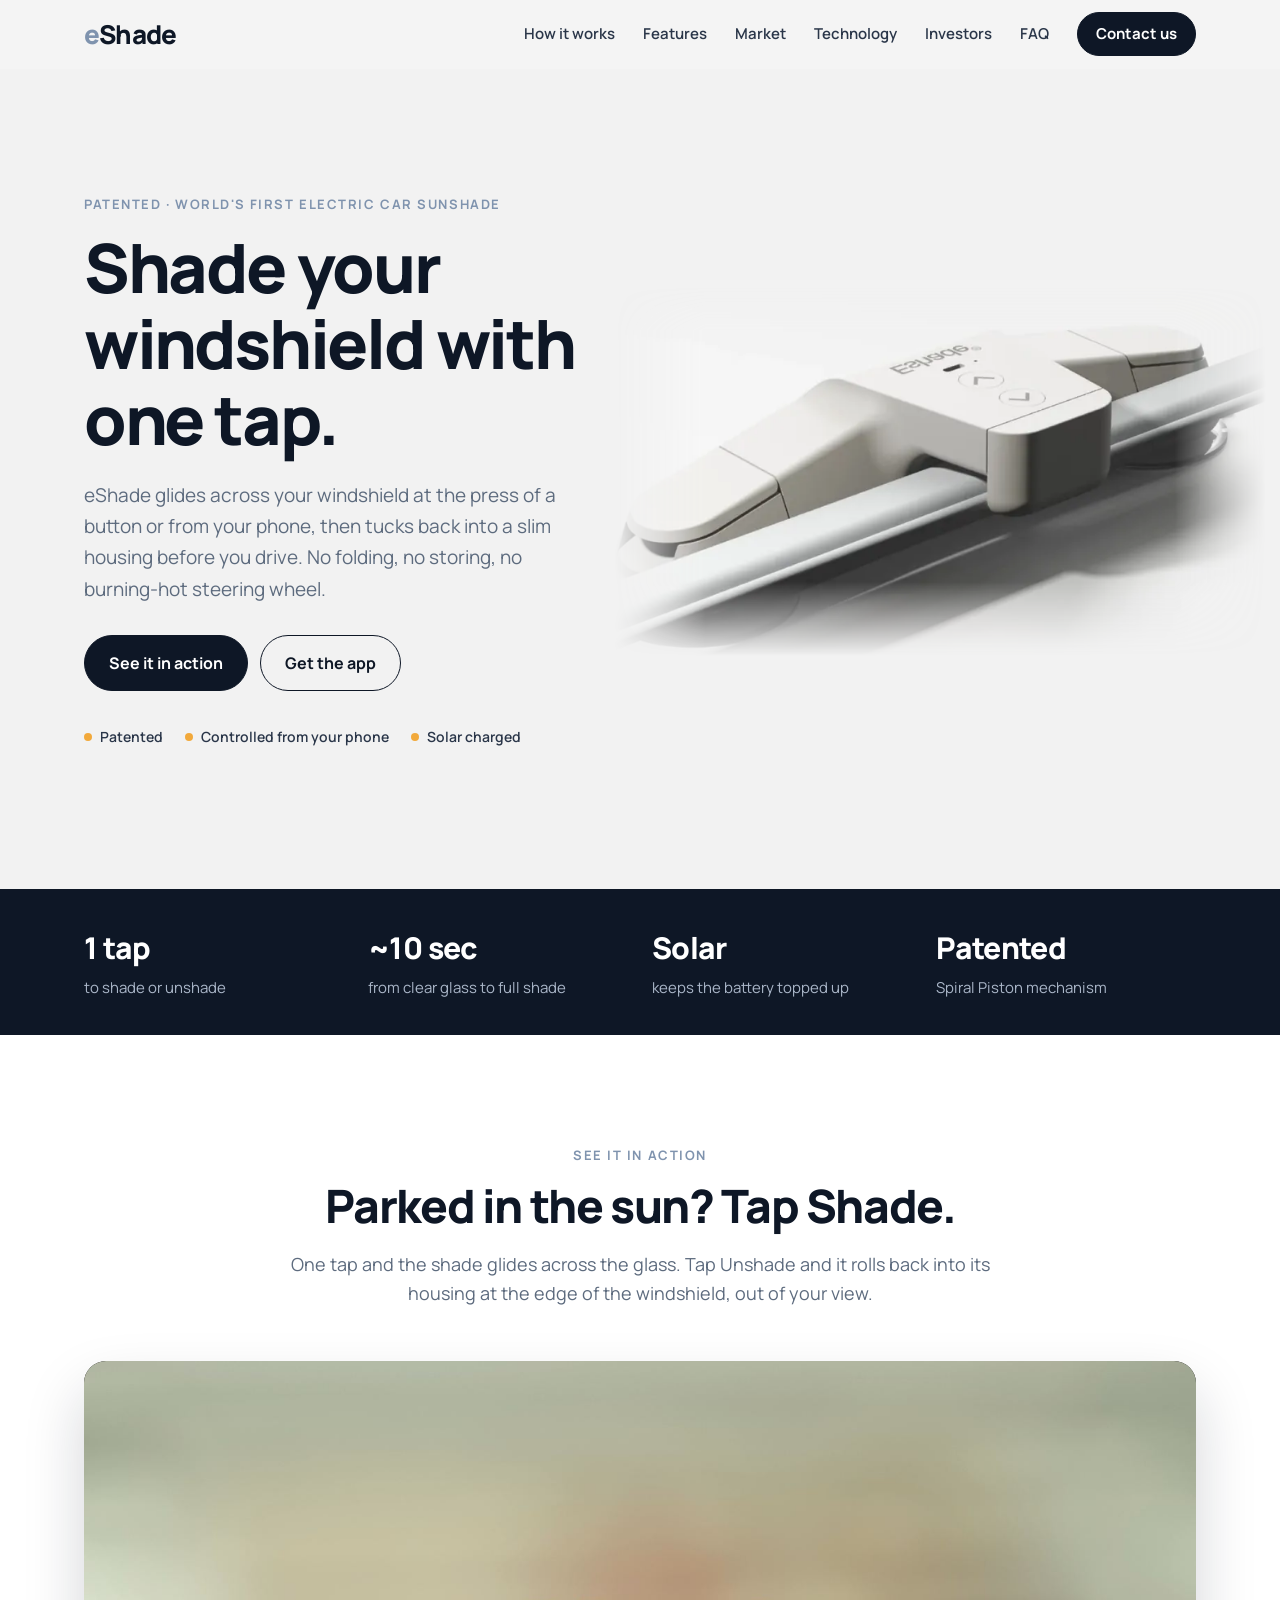
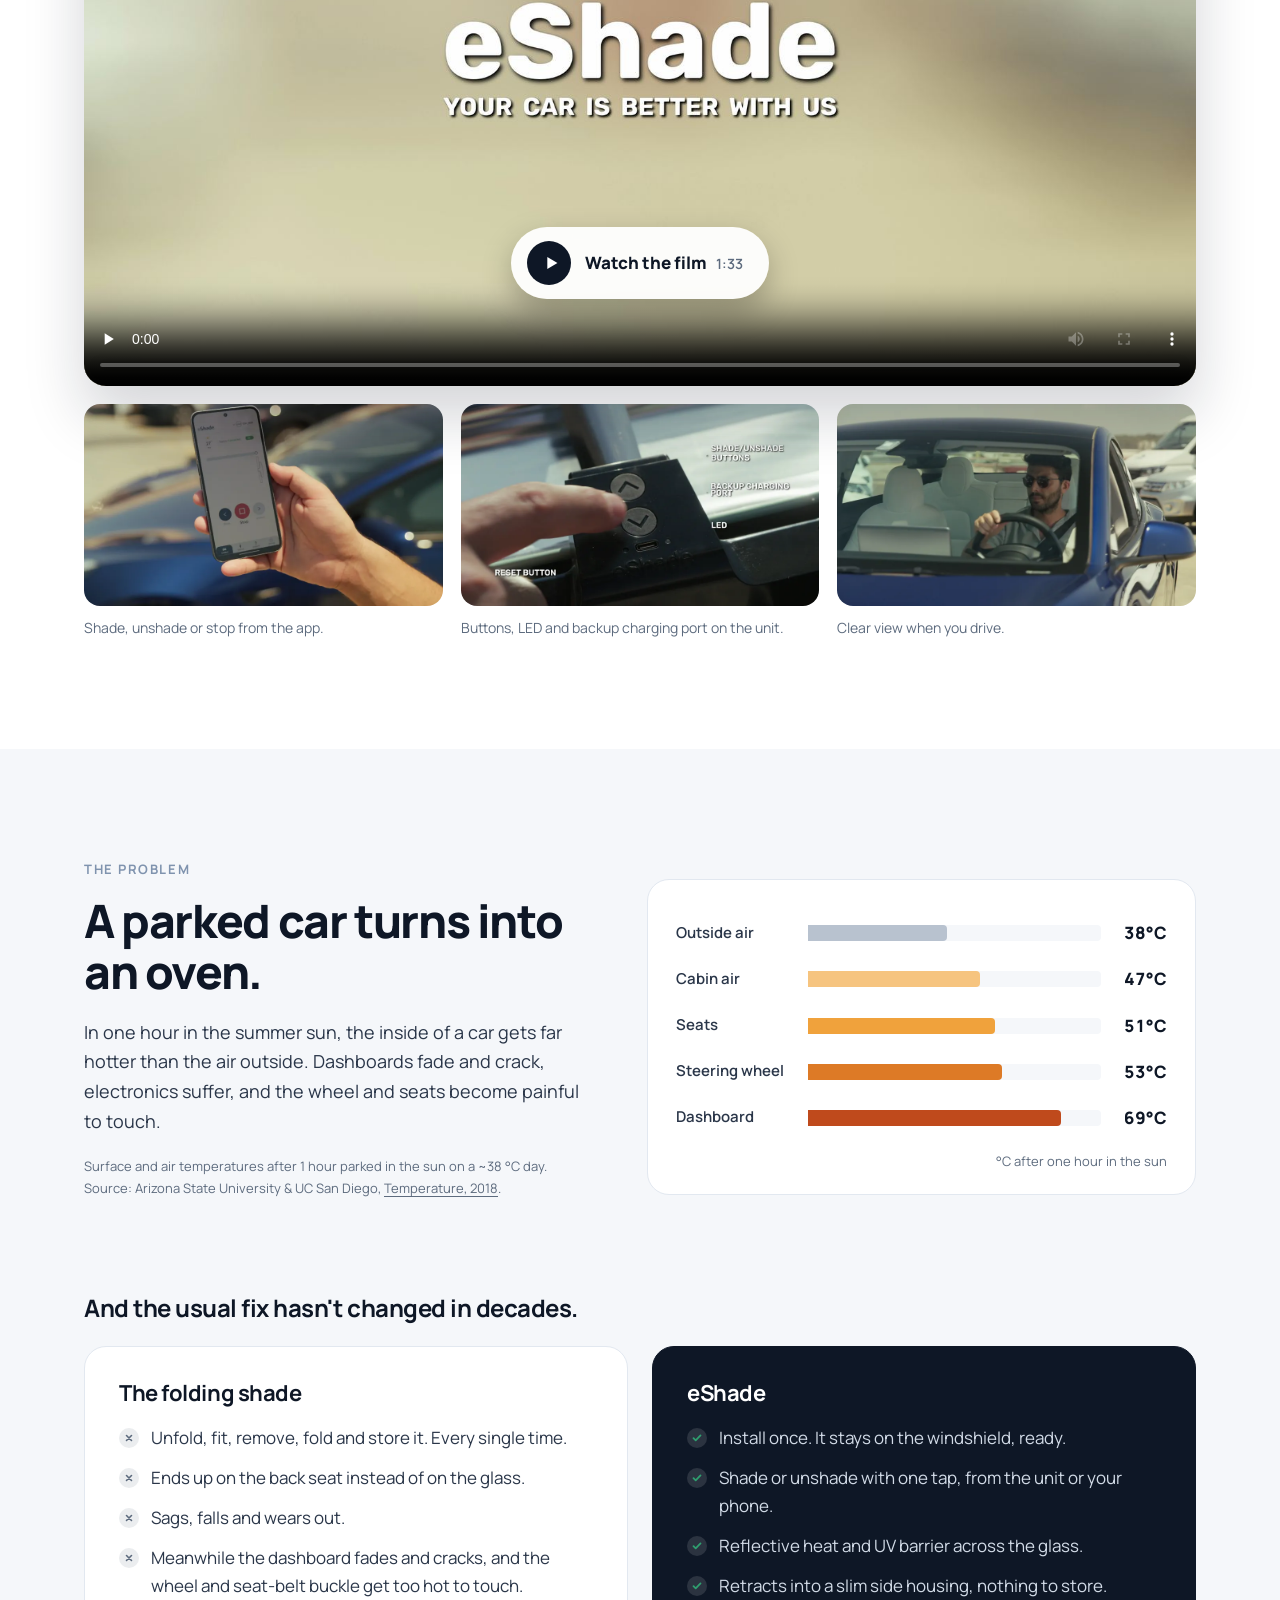
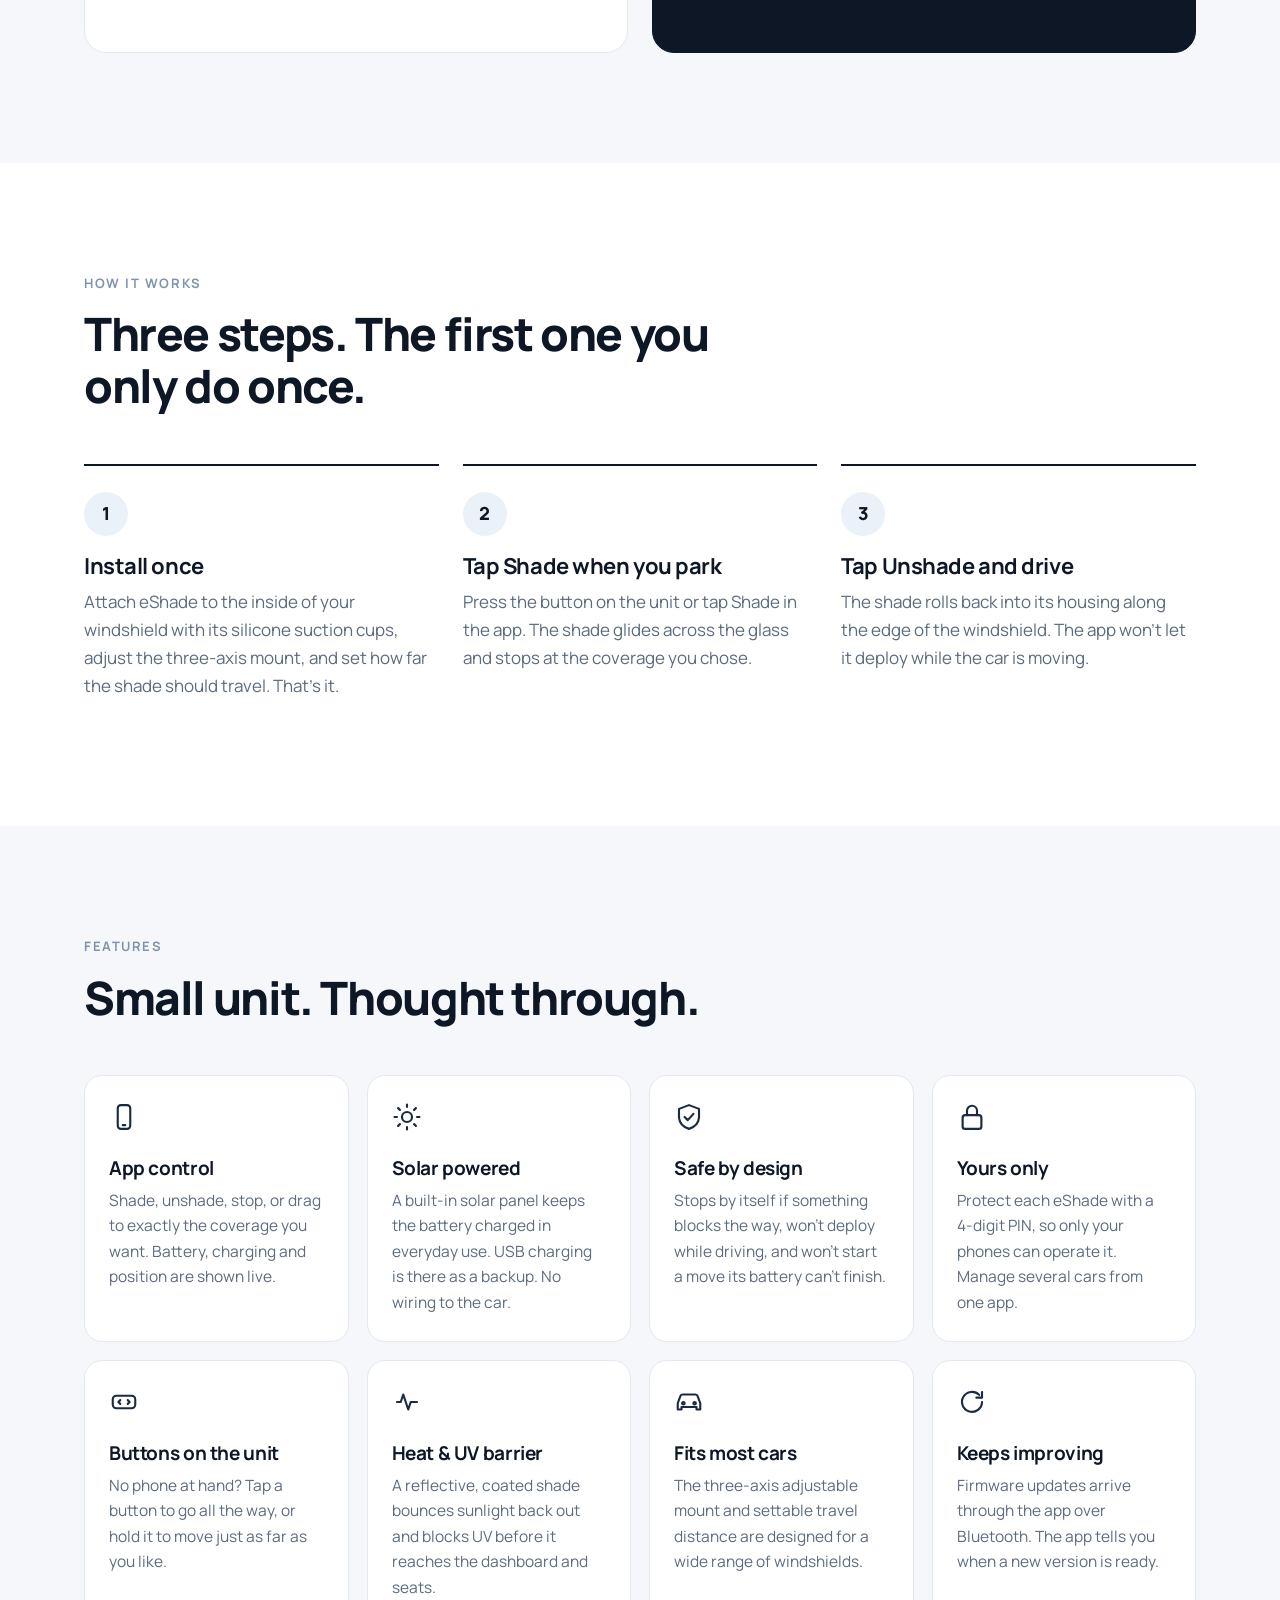
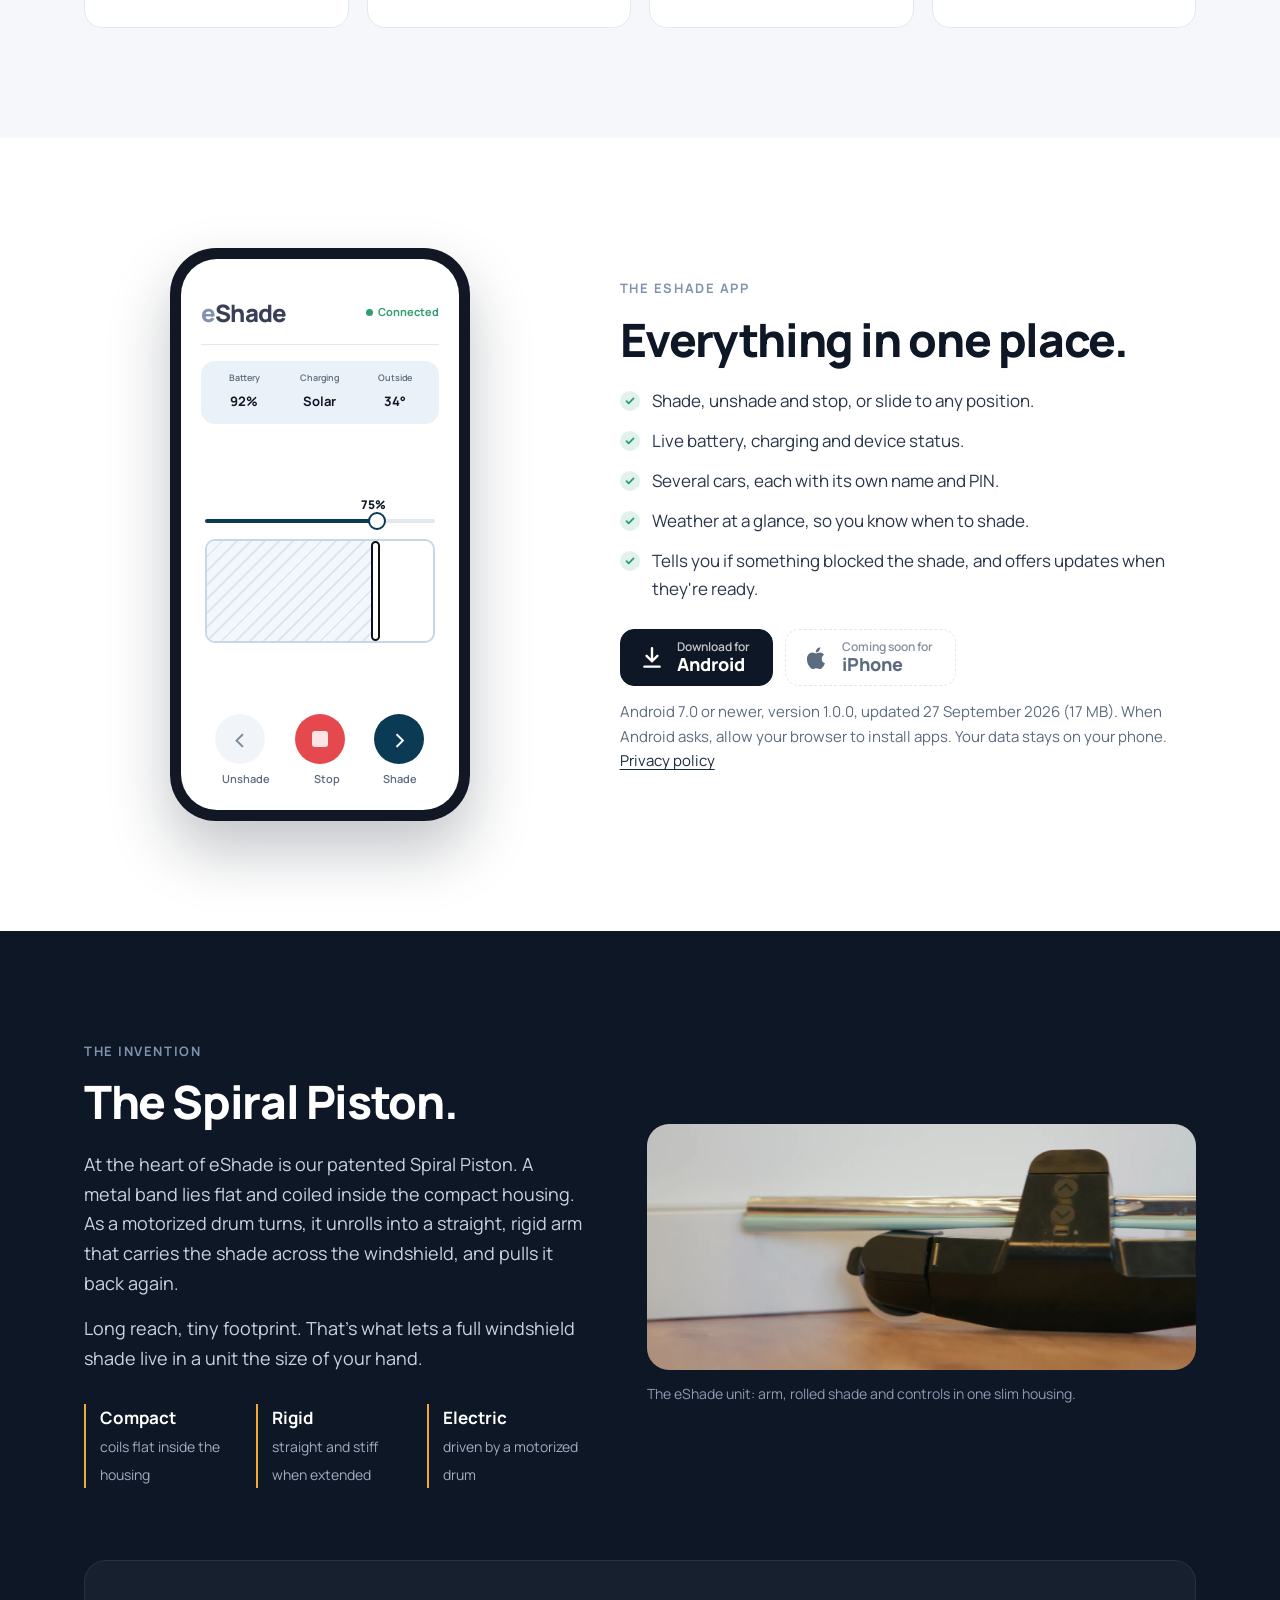
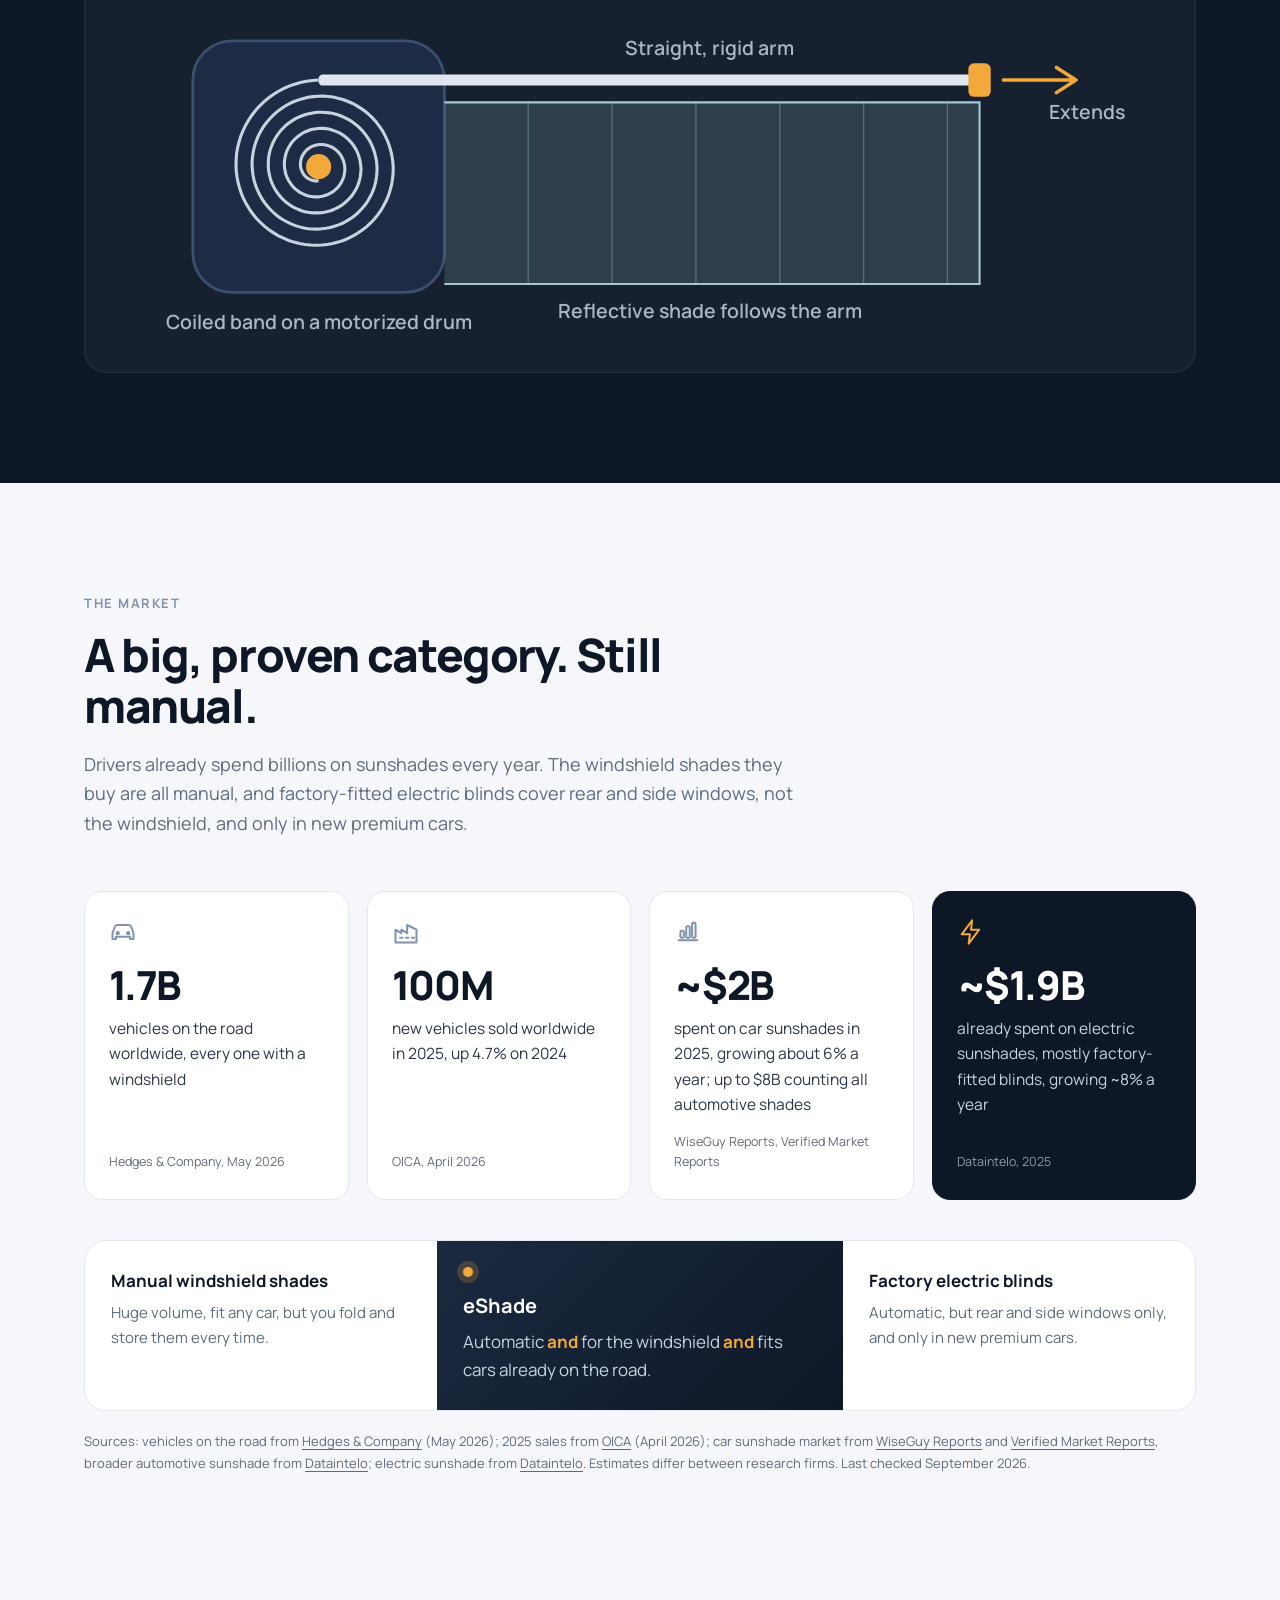
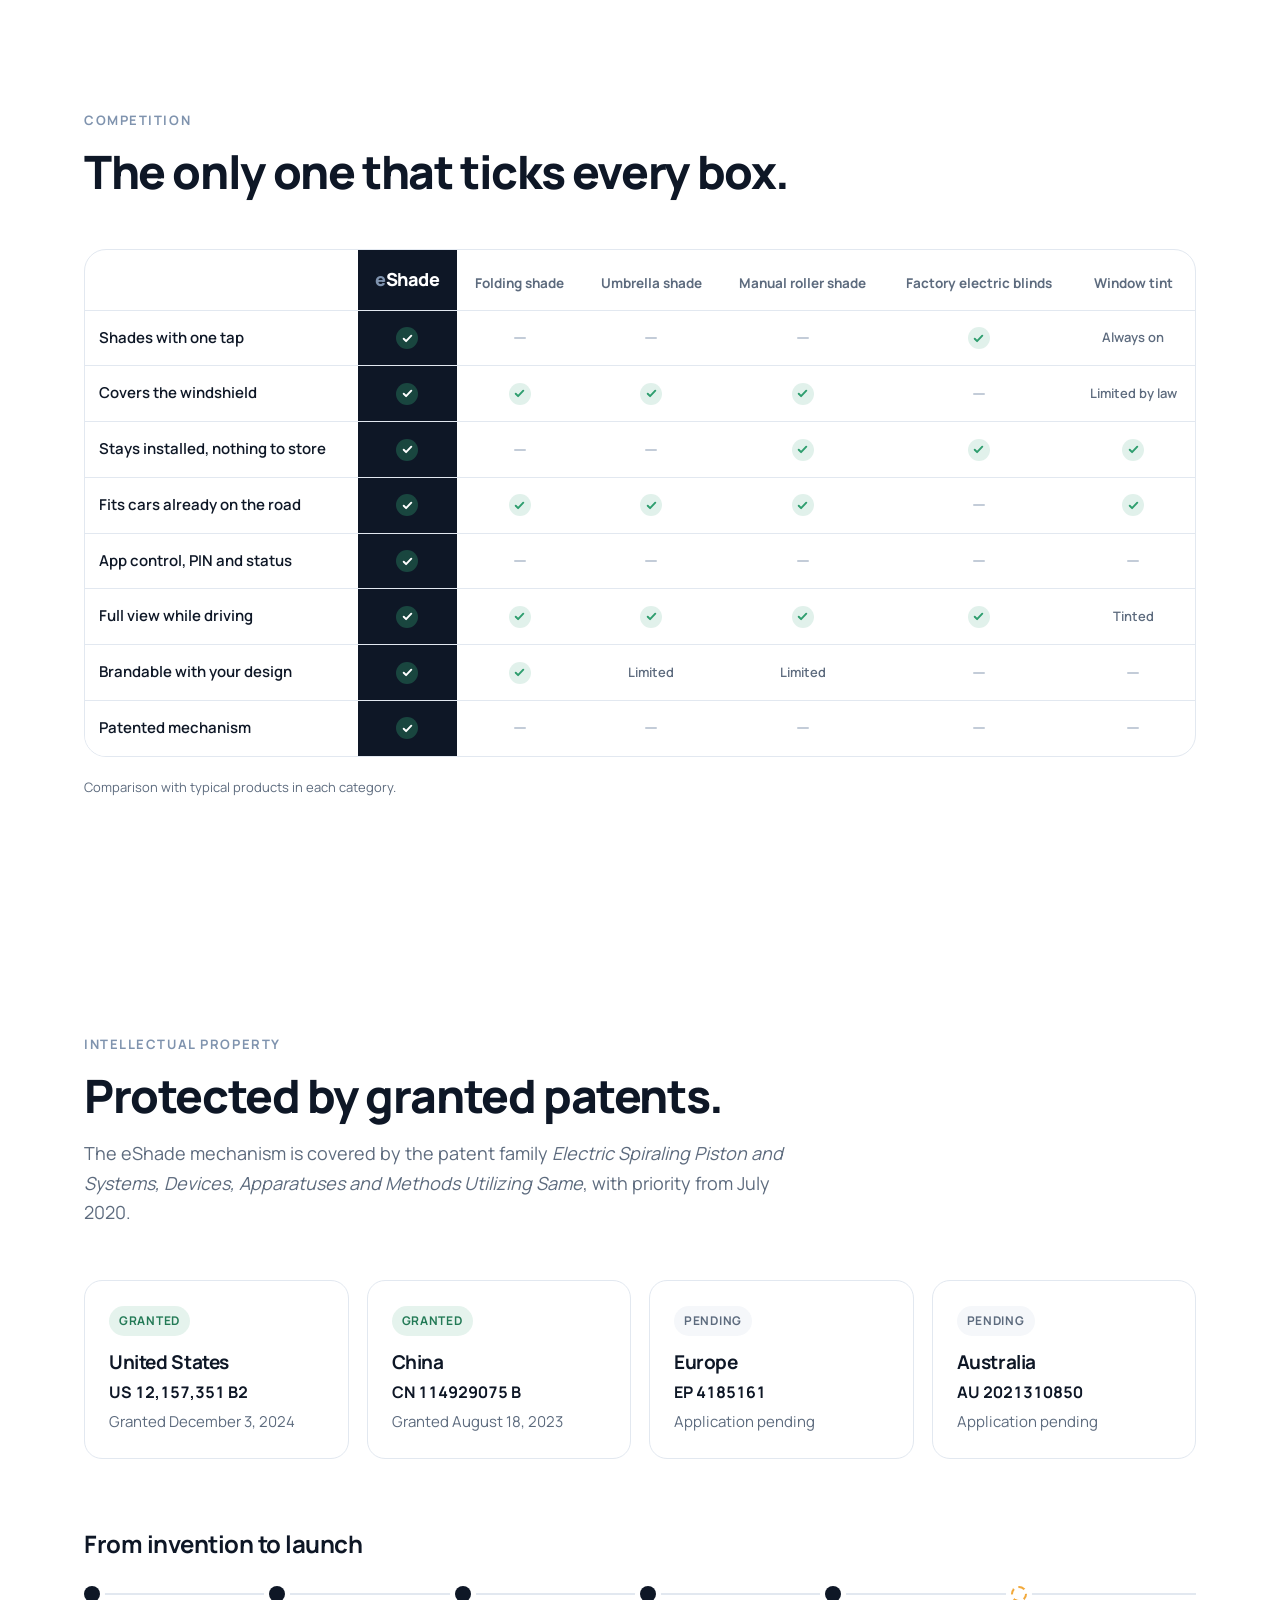
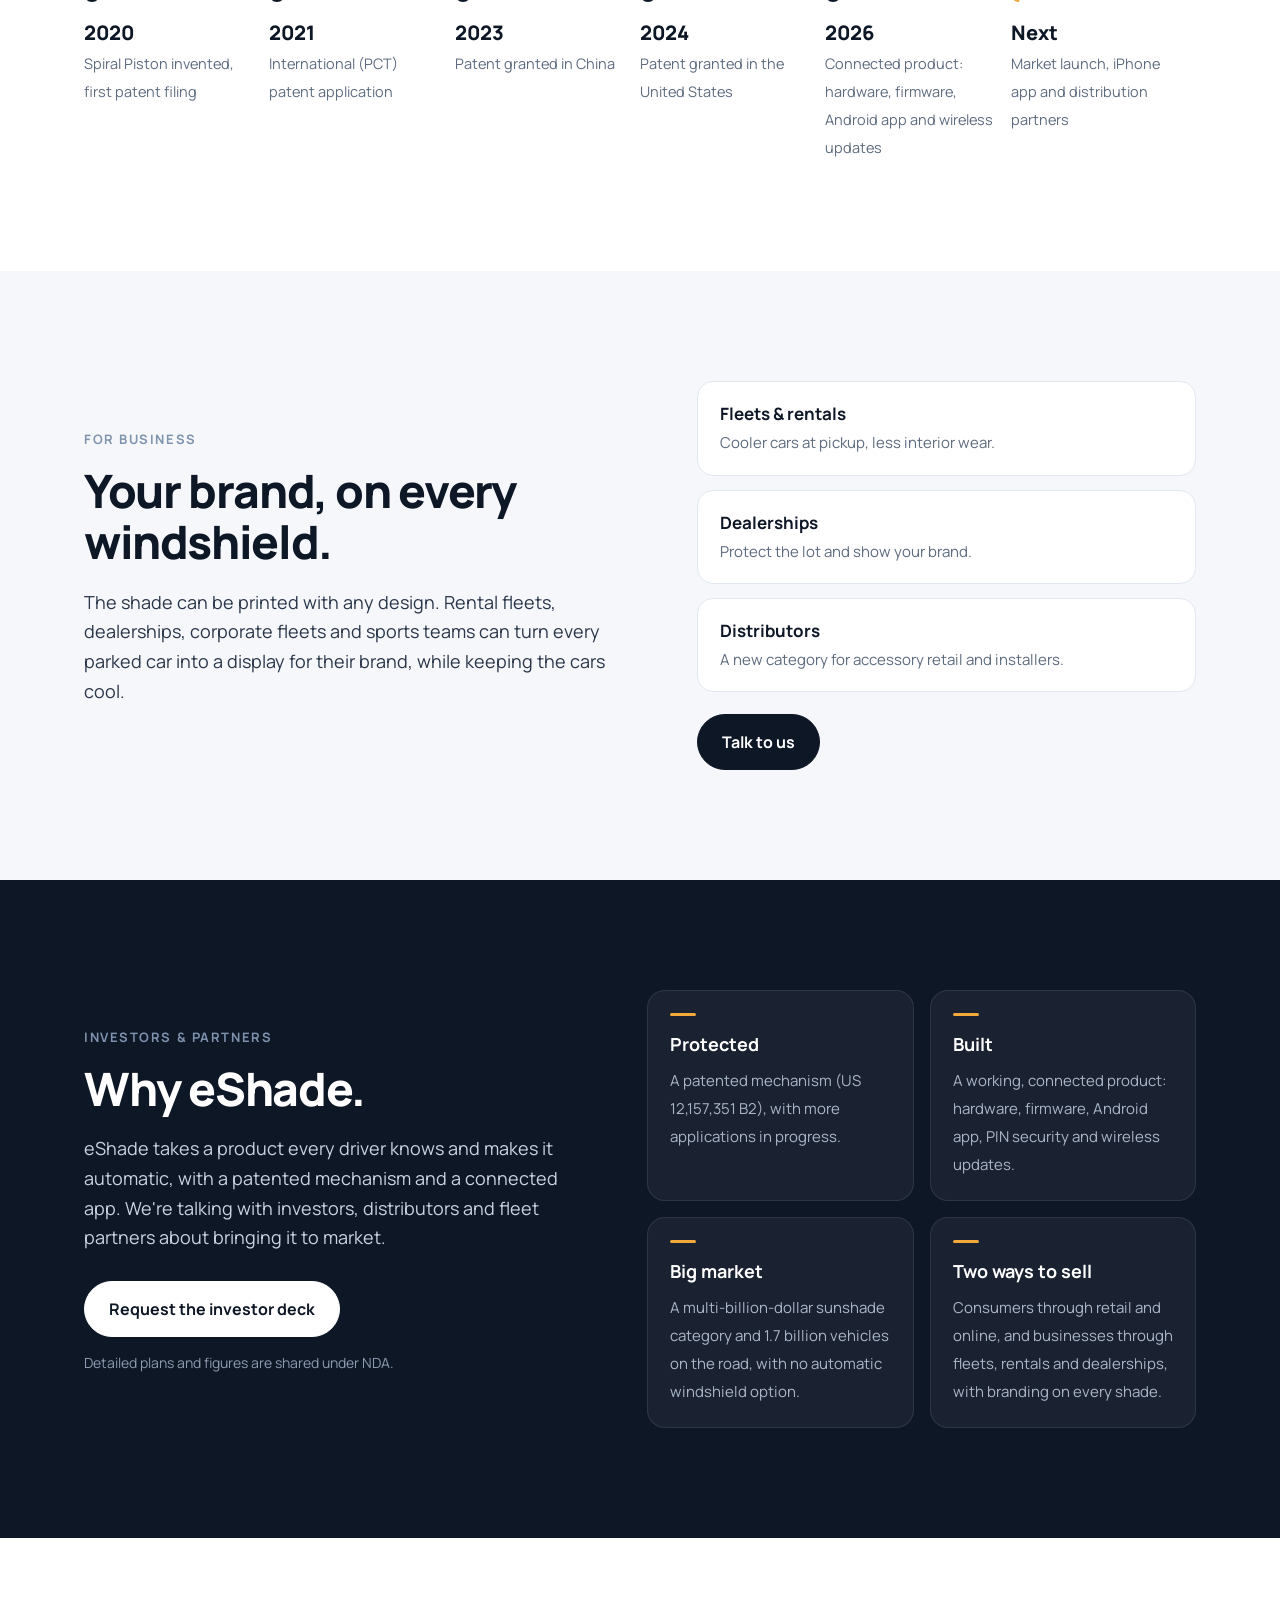
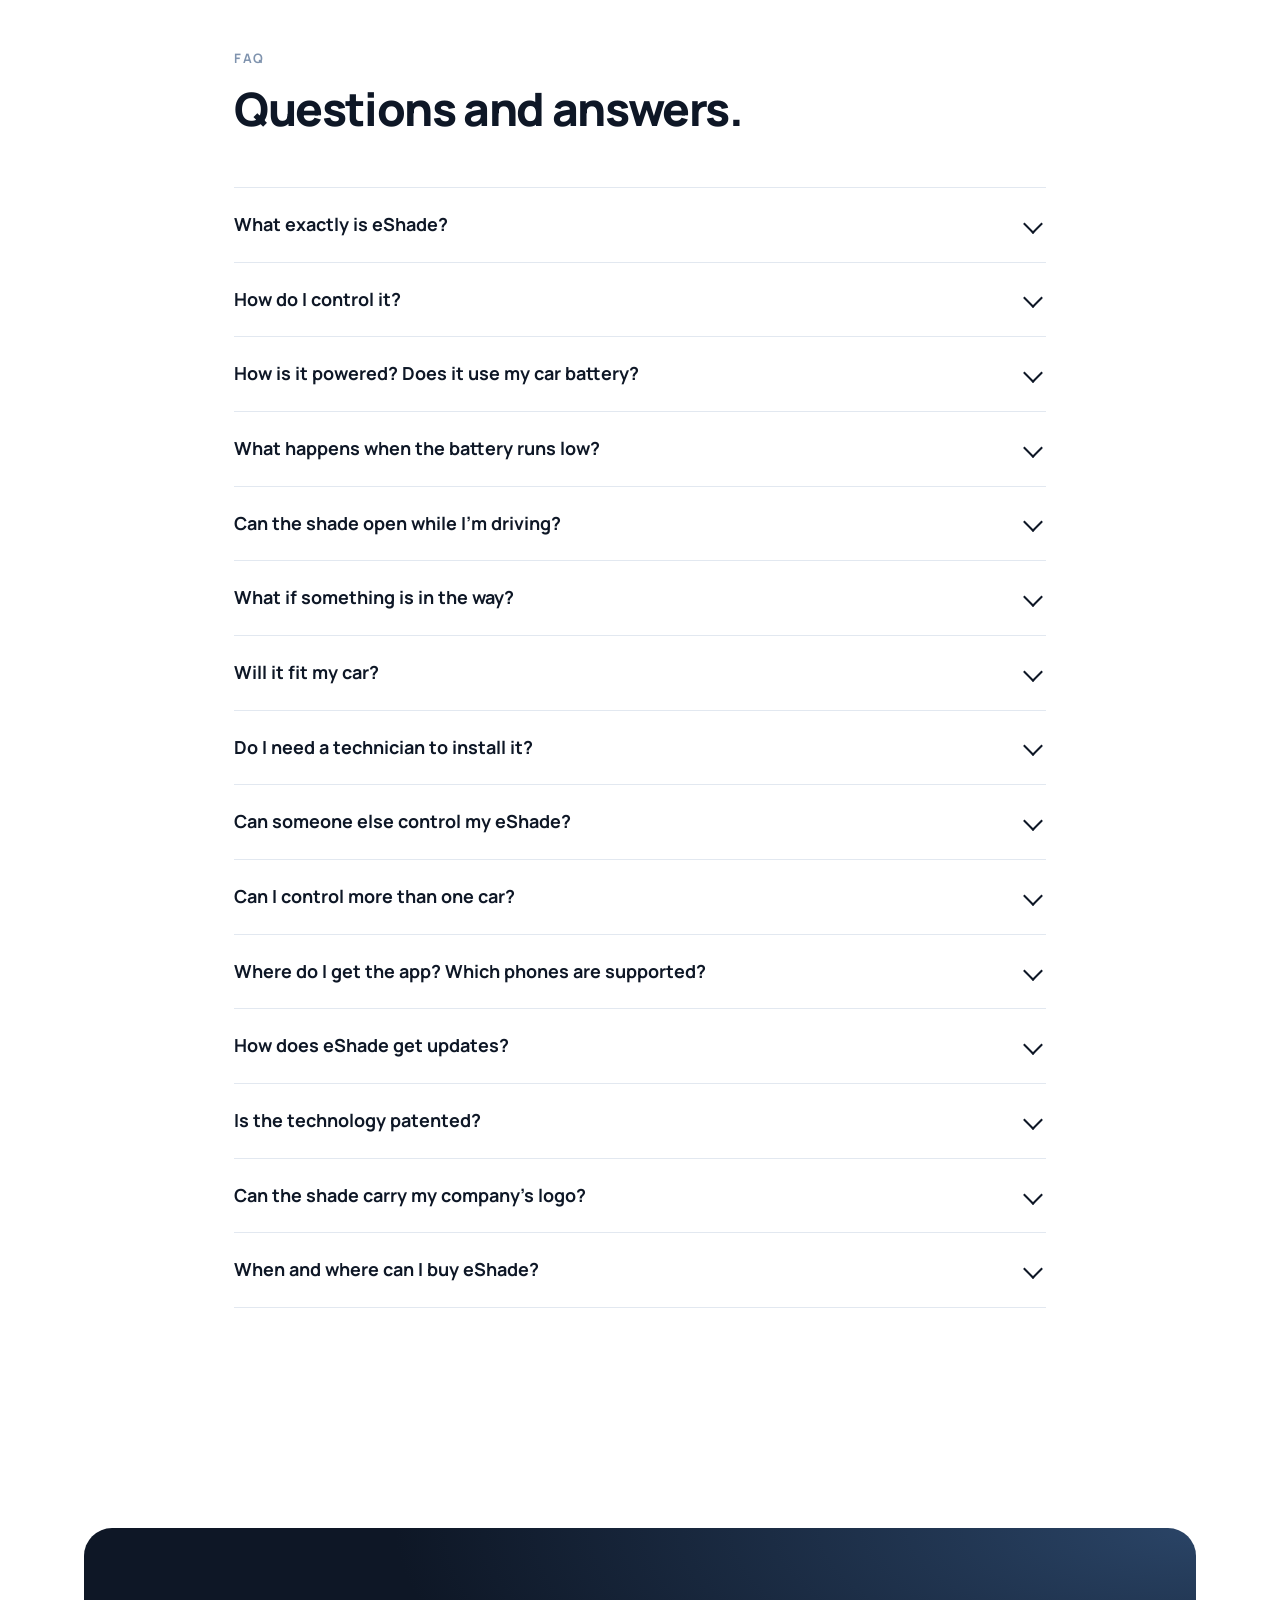
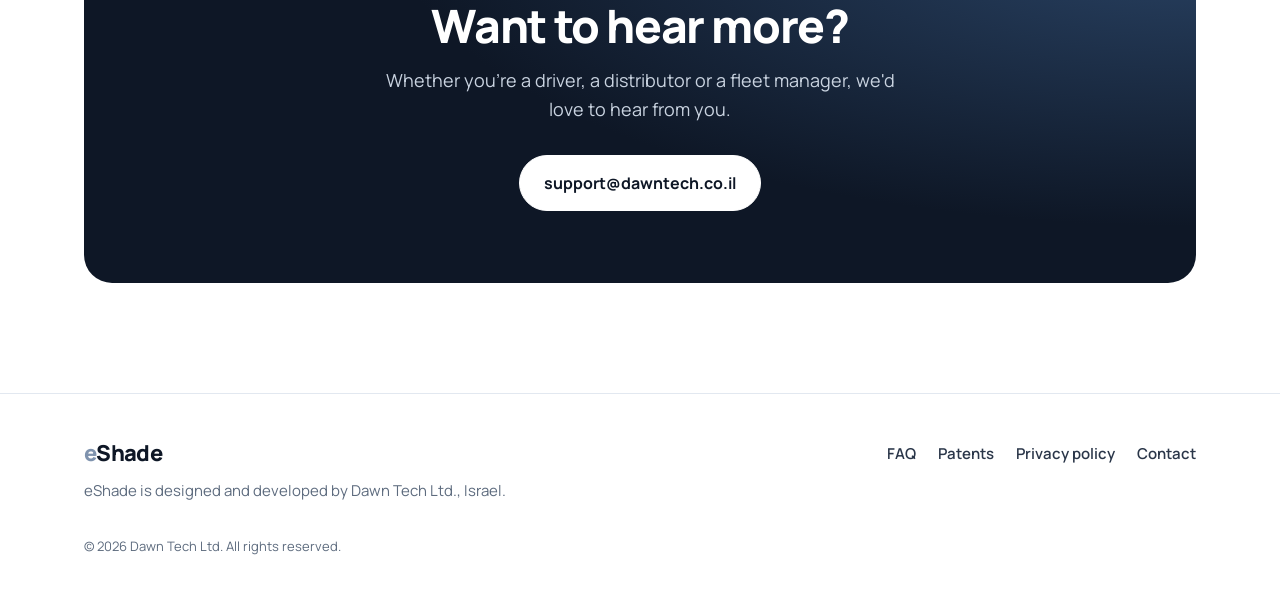
==== commit 8dd26f14: "Say 'Patented' without listing countries outside the Patents section Co-Authored-By: Claude Opus 5.5" ====
--- a/index.html
+++ b/index.html
@@ -5,7 +5,7 @@
   <meta name="robots" content="noindex, nofollow, noarchive, nosnippet, noimageindex">
   <meta name="viewport" content="width=device-width, initial-scale=1">
   <title>eShade | The electric sunshade for your car</title>
-  <meta name="description" content="eShade is the world's first electric car sunshade. It glides across your windshield at the touch of a button or from your phone. Patented in the US and China. By Dawn Tech Ltd.">
+  <meta name="description" content="eShade is the world's first electric car sunshade. It glides across your windshield at the touch of a button or from your phone. Patented. By Dawn Tech Ltd.">
   <meta property="og:title" content="eShade | The electric sunshade for your car">
   <meta property="og:description" content="Shade your windshield with one tap. Patented, app-controlled, solar-charged.">
   <meta property="og:image" content="https://dawntech.co.il/assets/img/render.jpg">
@@ -48,7 +48,7 @@
             <a class="btn btn-ghost" href="#app">Get the app</a>
           </div>
           <ul class="hero-badges">
-            <li>Granted patents in the US &amp; China</li>
+            <li>Patented</li>
             <li>Controlled from your phone</li>
             <li>Solar charged</li>
           </ul>
@@ -67,7 +67,7 @@
         <div><strong>1 tap</strong><span>to shade or unshade</span></div>
         <div><strong>~10 sec</strong><span>from clear glass to full shade</span></div>
         <div><strong>Solar</strong><span>keeps the battery topped up</span></div>
-        <div><strong>2 patents</strong><span>granted, 2 more pending</span></div>
+        <div><strong>Patented</strong><span>Spiral Piston mechanism</span></div>
       </div>
     </section>
 
@@ -474,7 +474,7 @@
           <p class="note-dark">Detailed plans and figures are shared under NDA.</p>
         </div>
         <ul class="why">
-          <li><b>Protected</b><span>Granted patents in the US and China, the world's two largest car markets; Europe and Australia pending.</span></li>
+          <li><b>Protected</b><span>A patented mechanism (US 12,157,351 B2), with more applications in progress.</span></li>
           <li><b>Built</b><span>A working, connected product: hardware, firmware, Android app, PIN security and wireless updates.</span></li>
           <li><b>Big market</b><span>A multi-billion-dollar sunshade category and 1.7 billion vehicles on the road, with no automatic windshield option.</span></li>
           <li><b>Two ways to sell</b><span>Consumers through retail and online, and businesses through fleets, rentals and dealerships, with branding on every shade.</span></li>
@@ -539,7 +539,7 @@
           </details>
           <details>
             <summary>Is the technology patented?</summary>
-            <p>Yes. The Spiral Piston mechanism is protected by granted patents in the United States (US 12,157,351 B2) and China (CN 114929075 B), with applications pending in Europe and Australia. <a href="#patents">See the patents</a>.</p>
+            <p>Yes. The Spiral Piston mechanism is patented (US 12,157,351 B2). <a href="#patents">See our patents</a>.</p>
           </details>
           <details>
             <summary>Can the shade carry my company's logo?</summary>
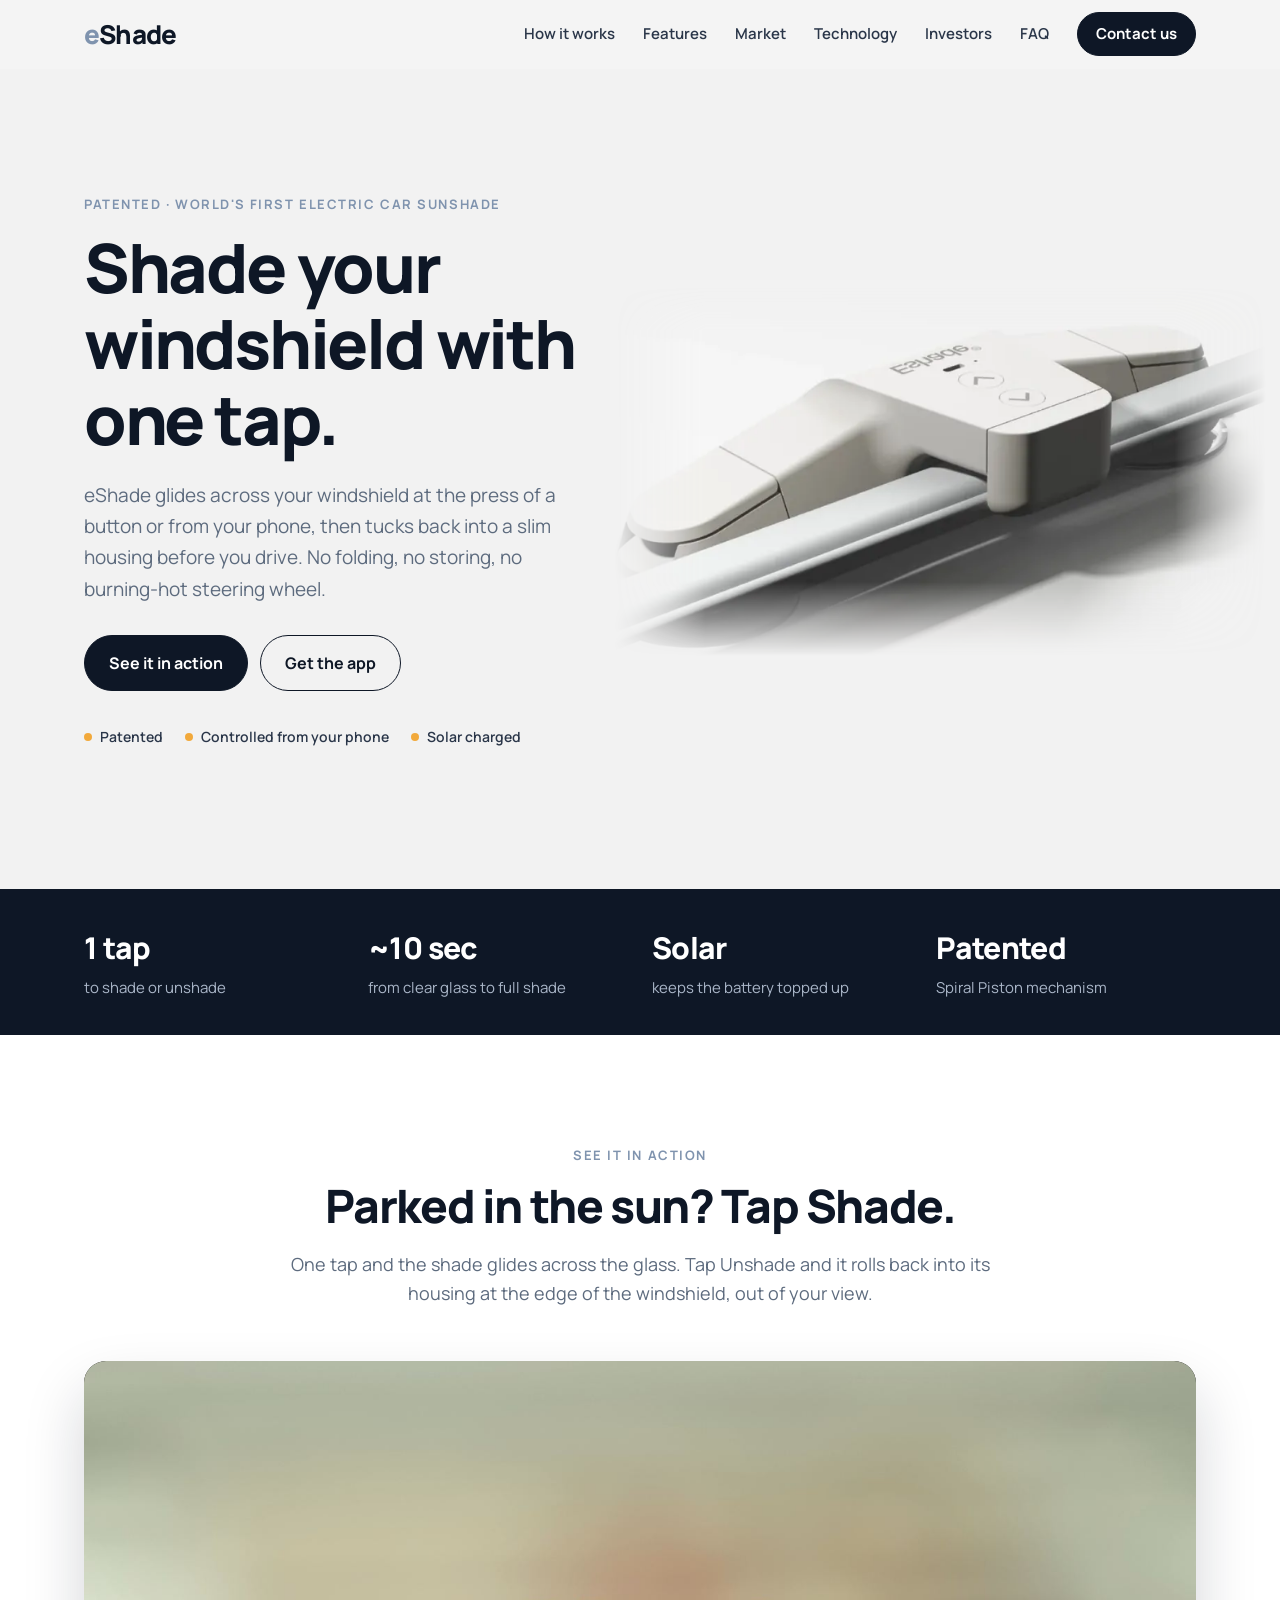
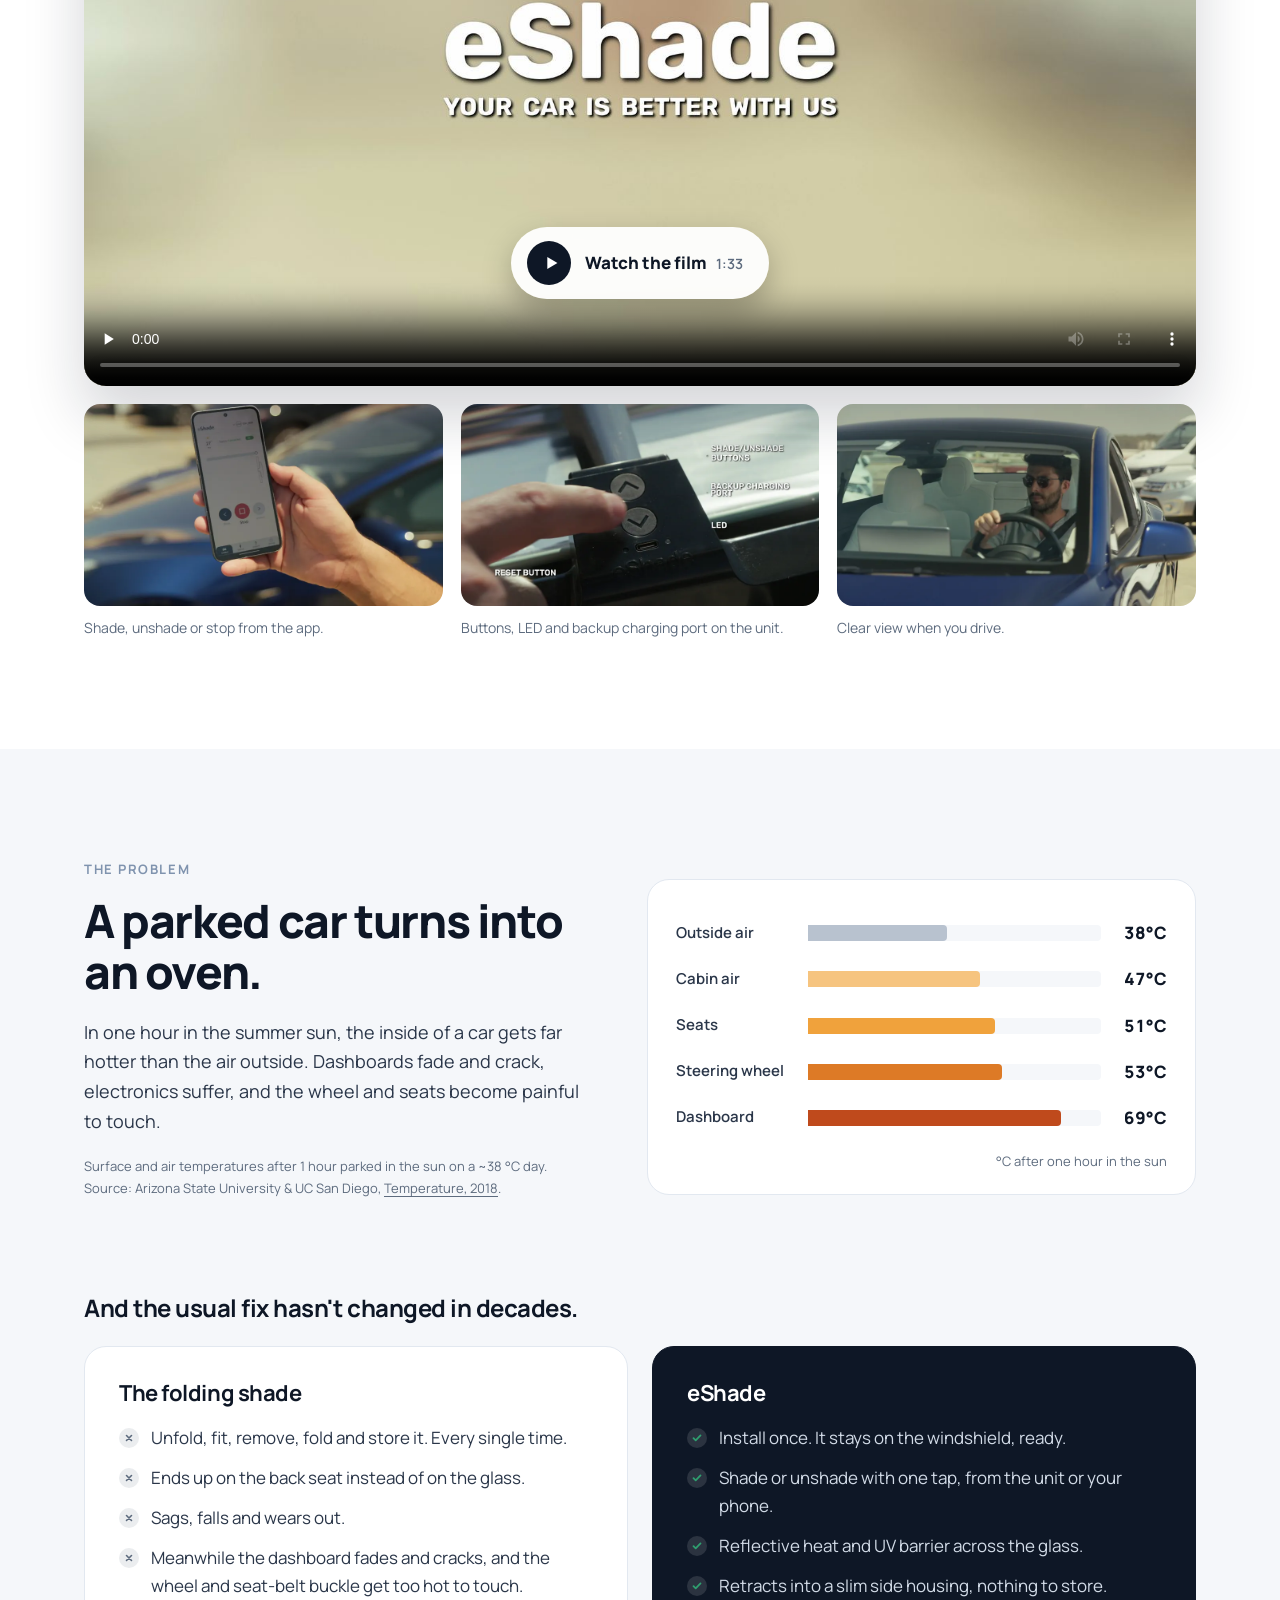
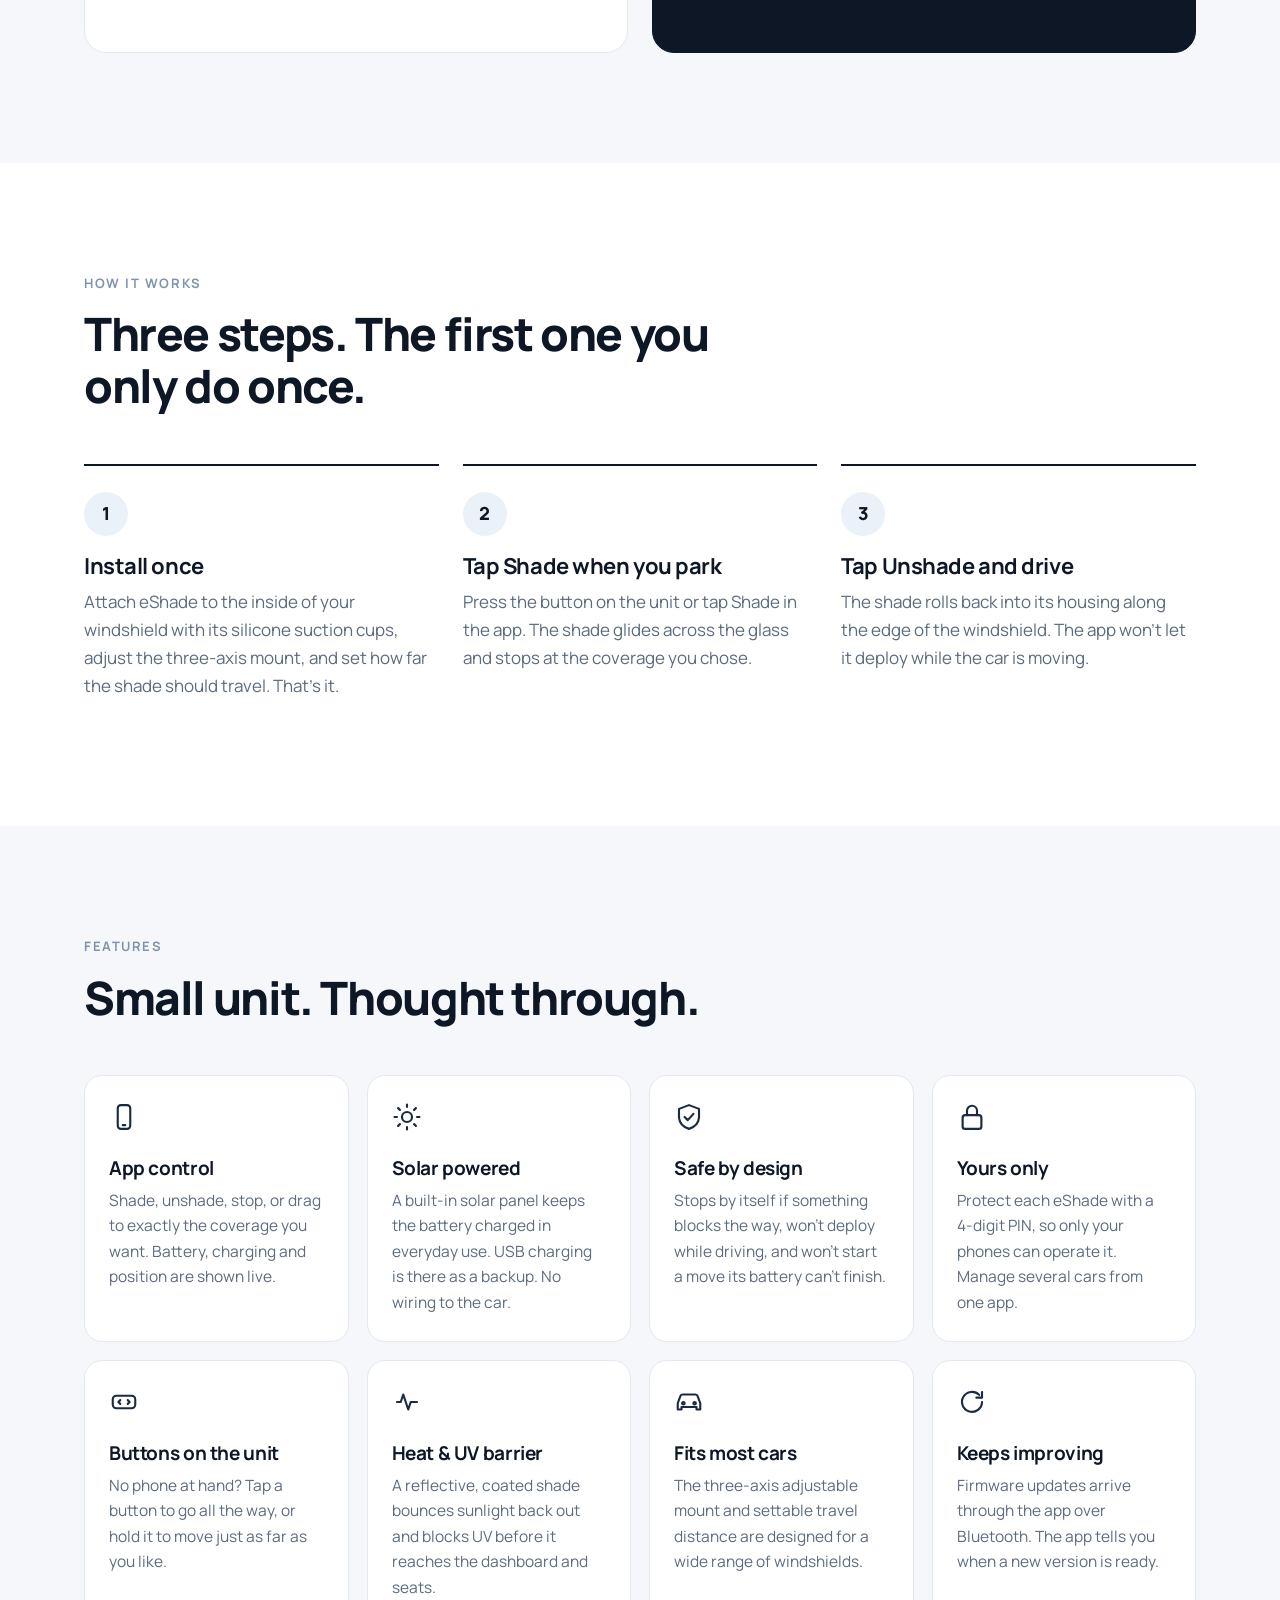
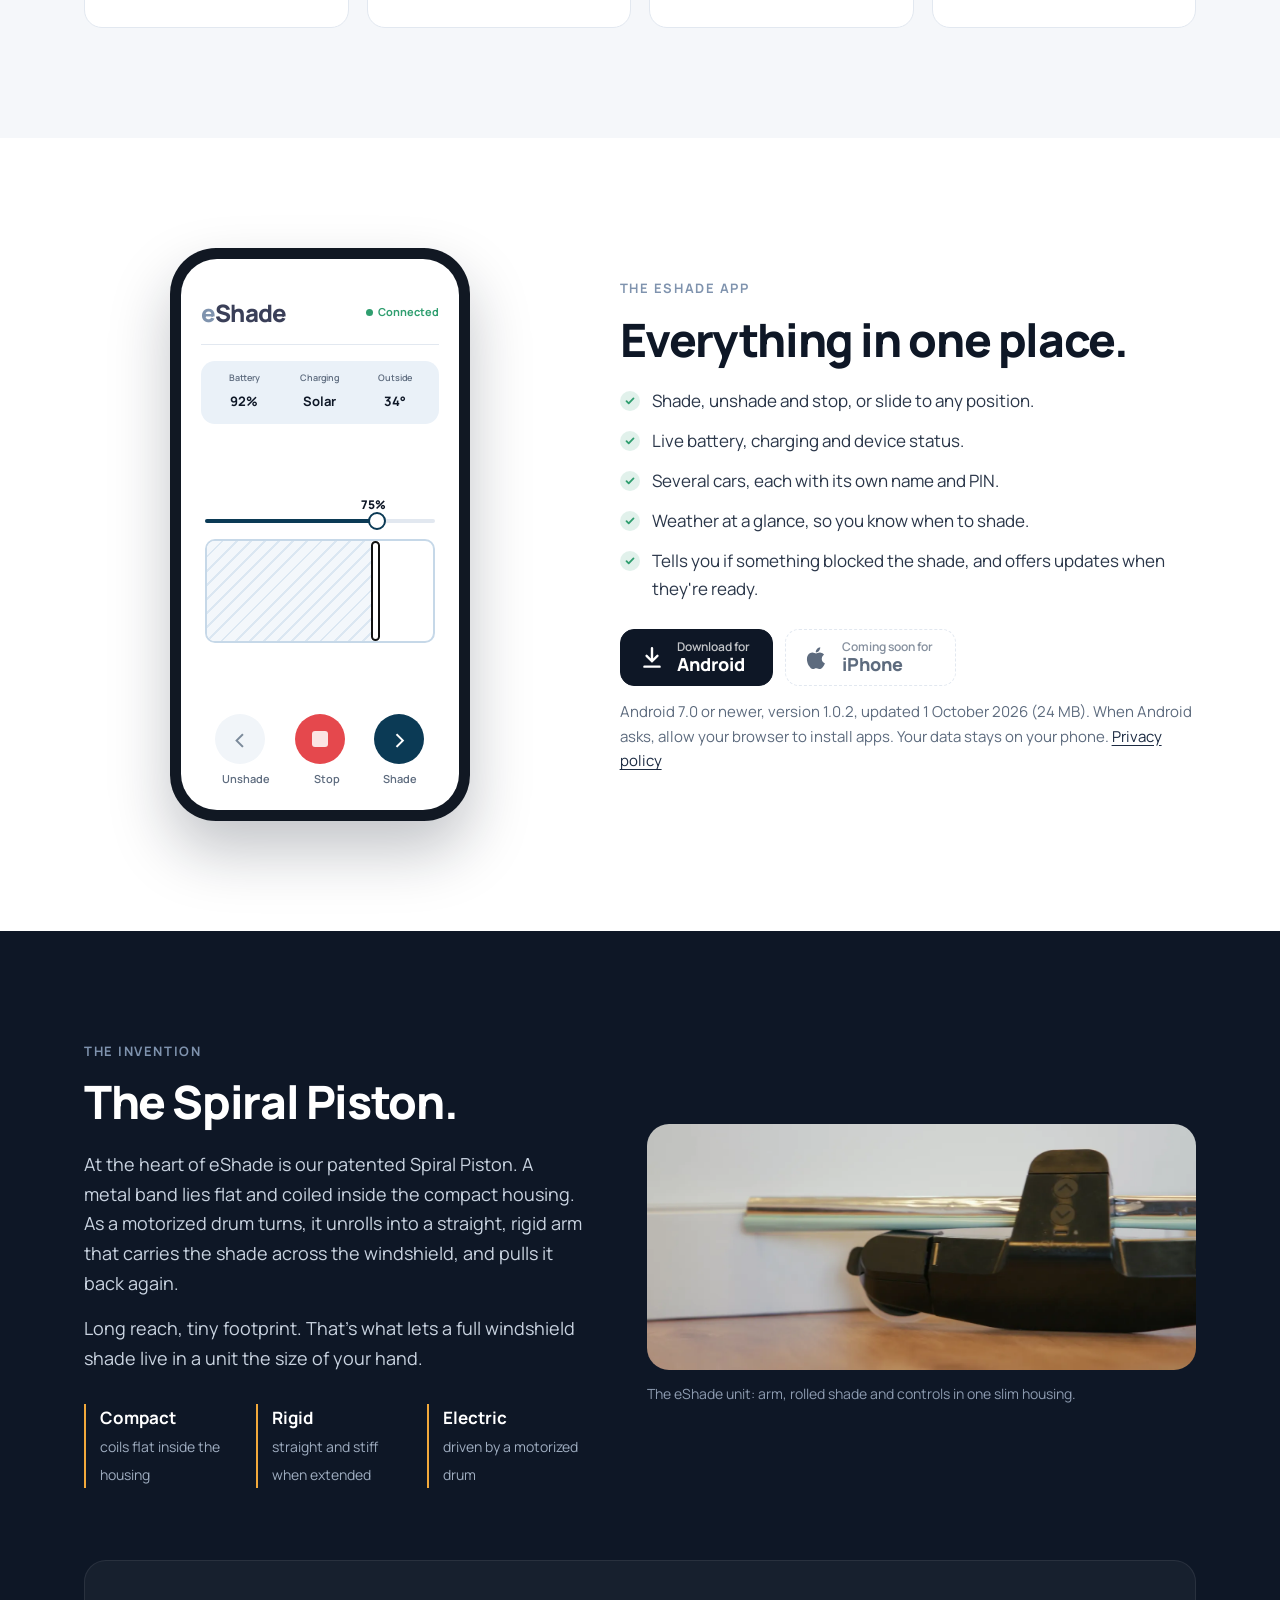
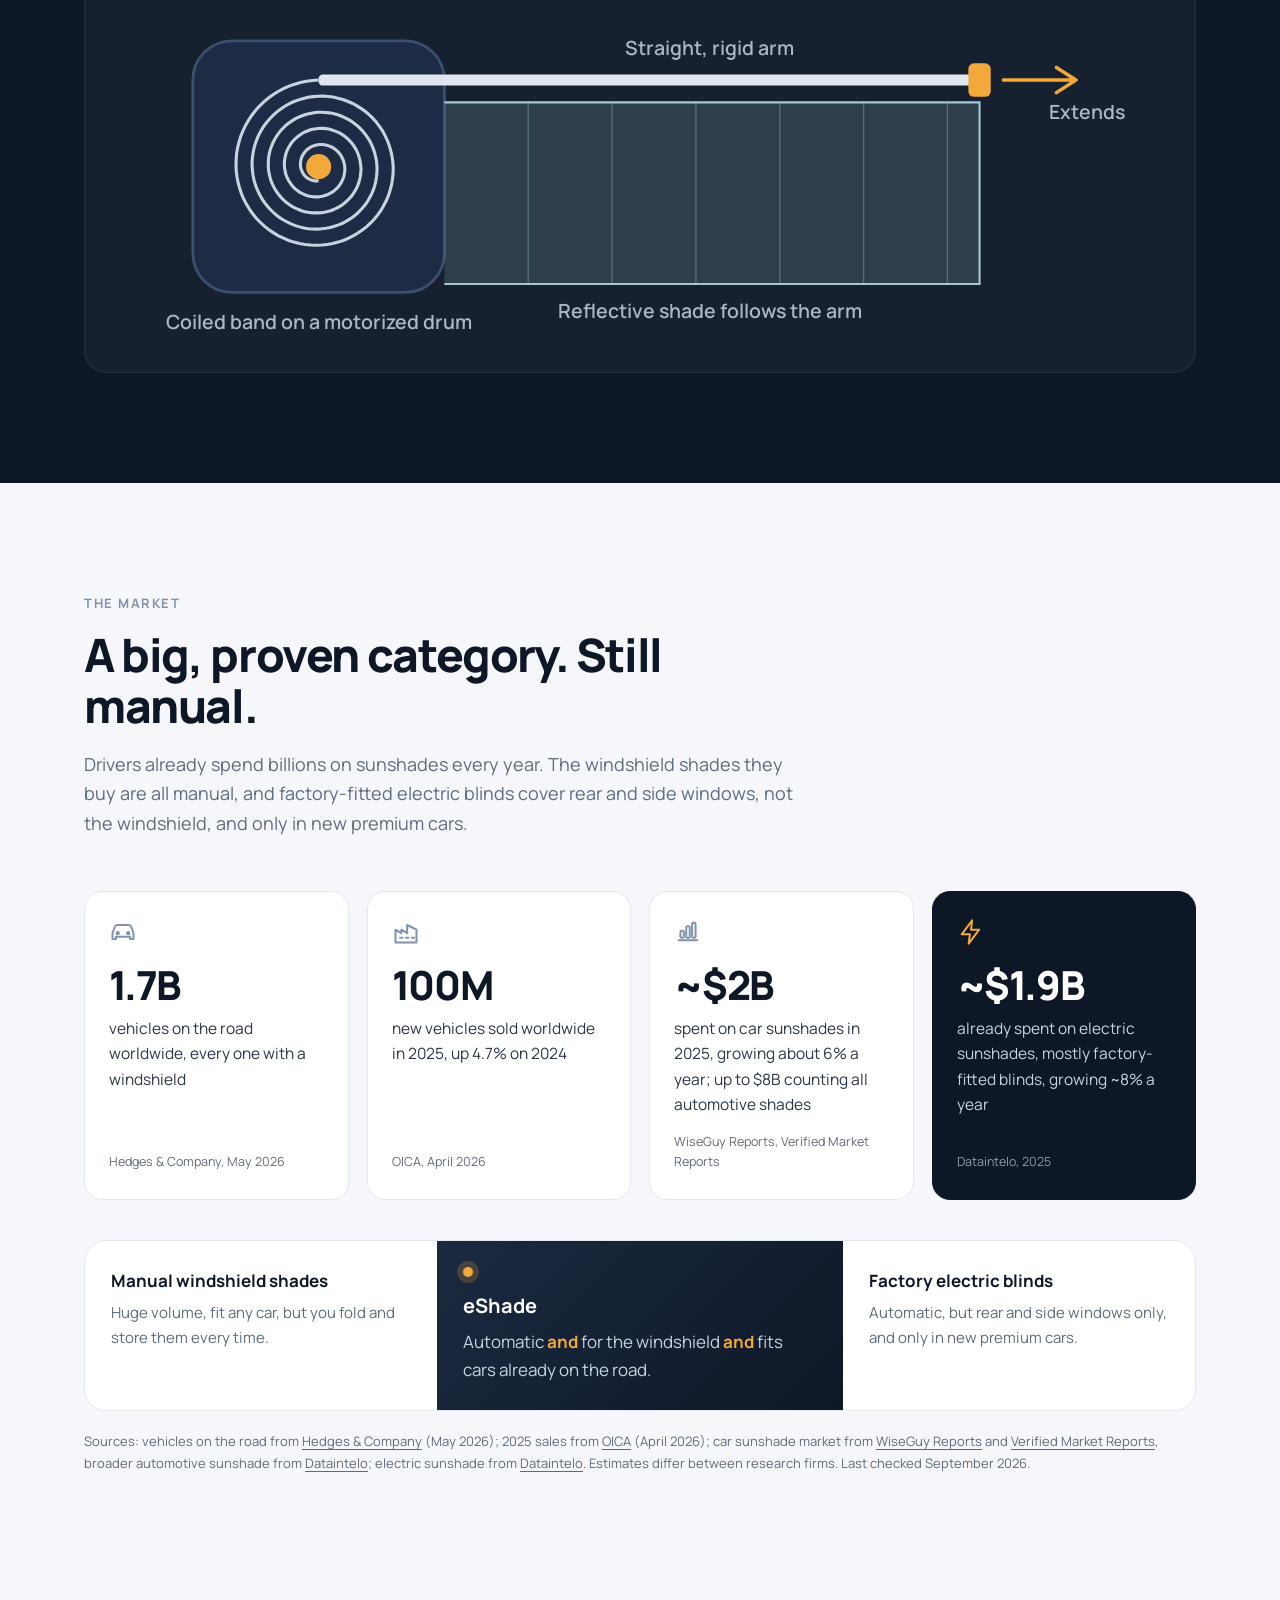
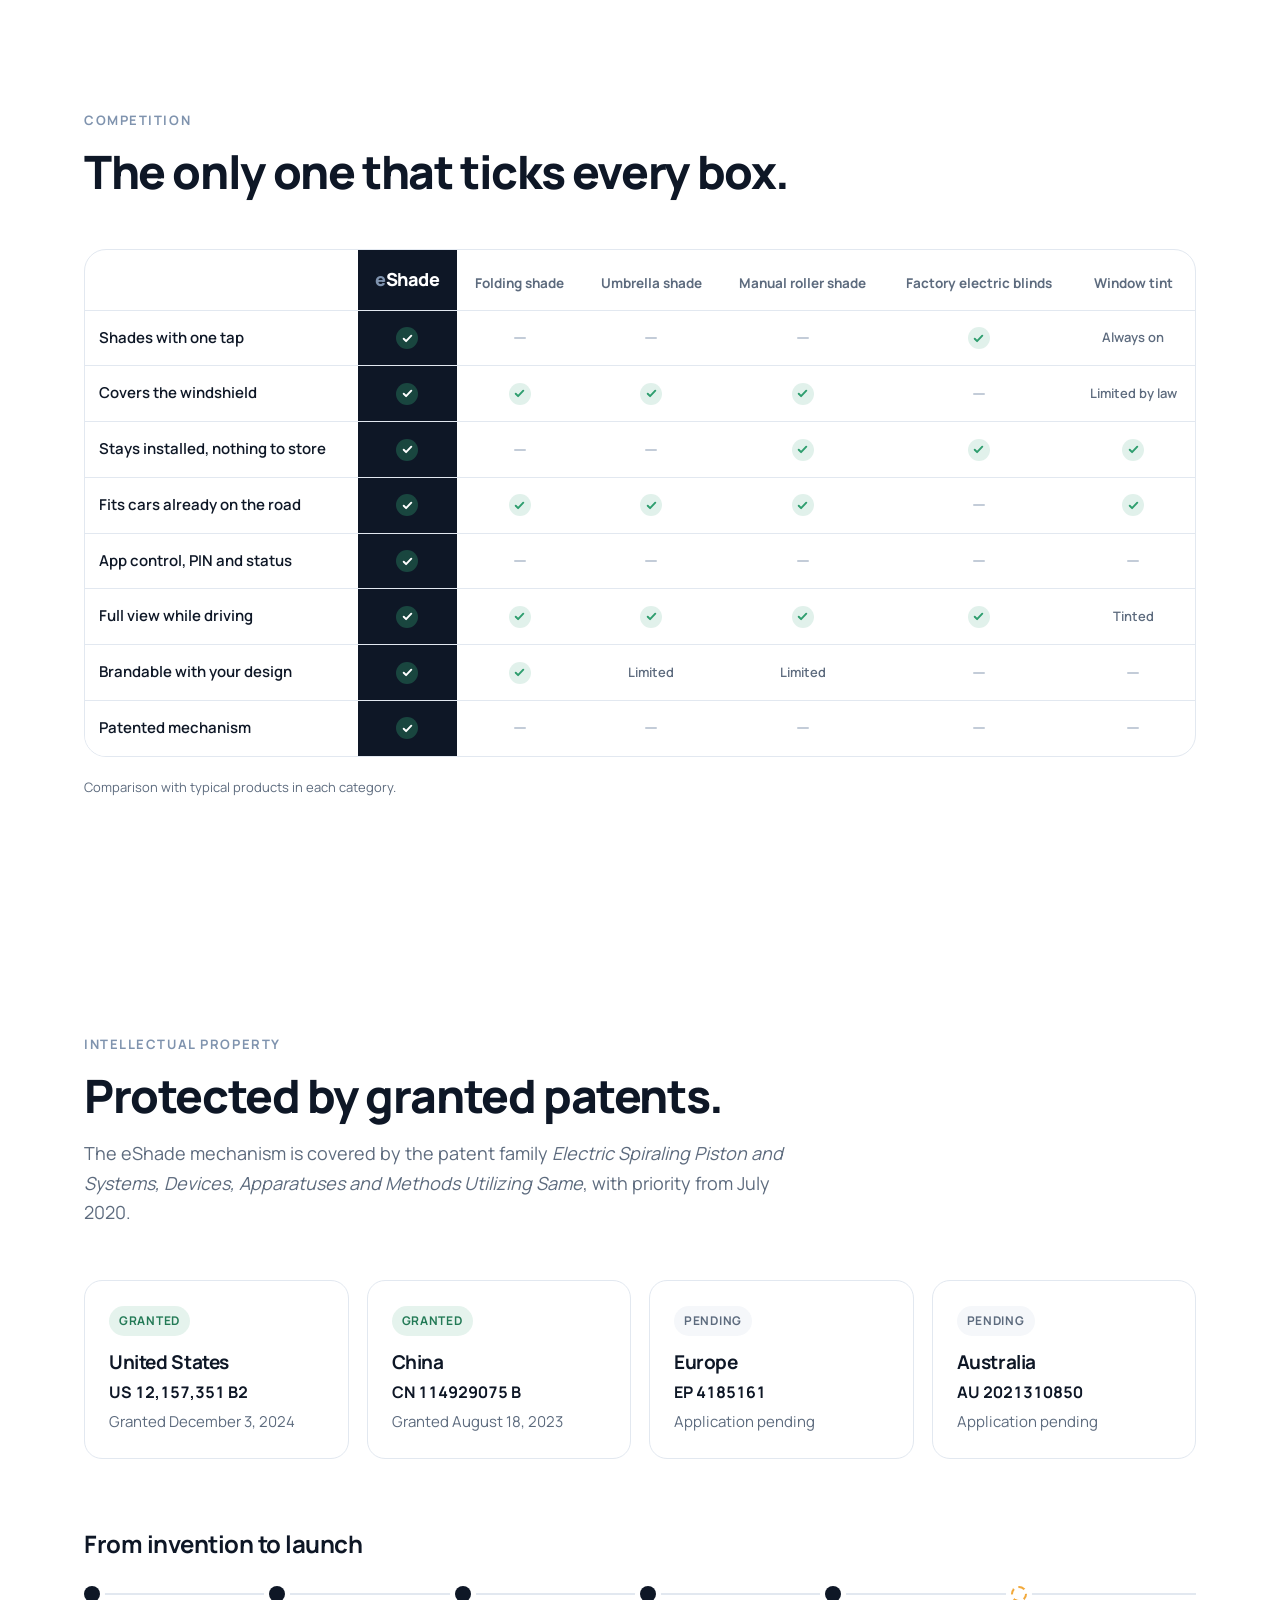
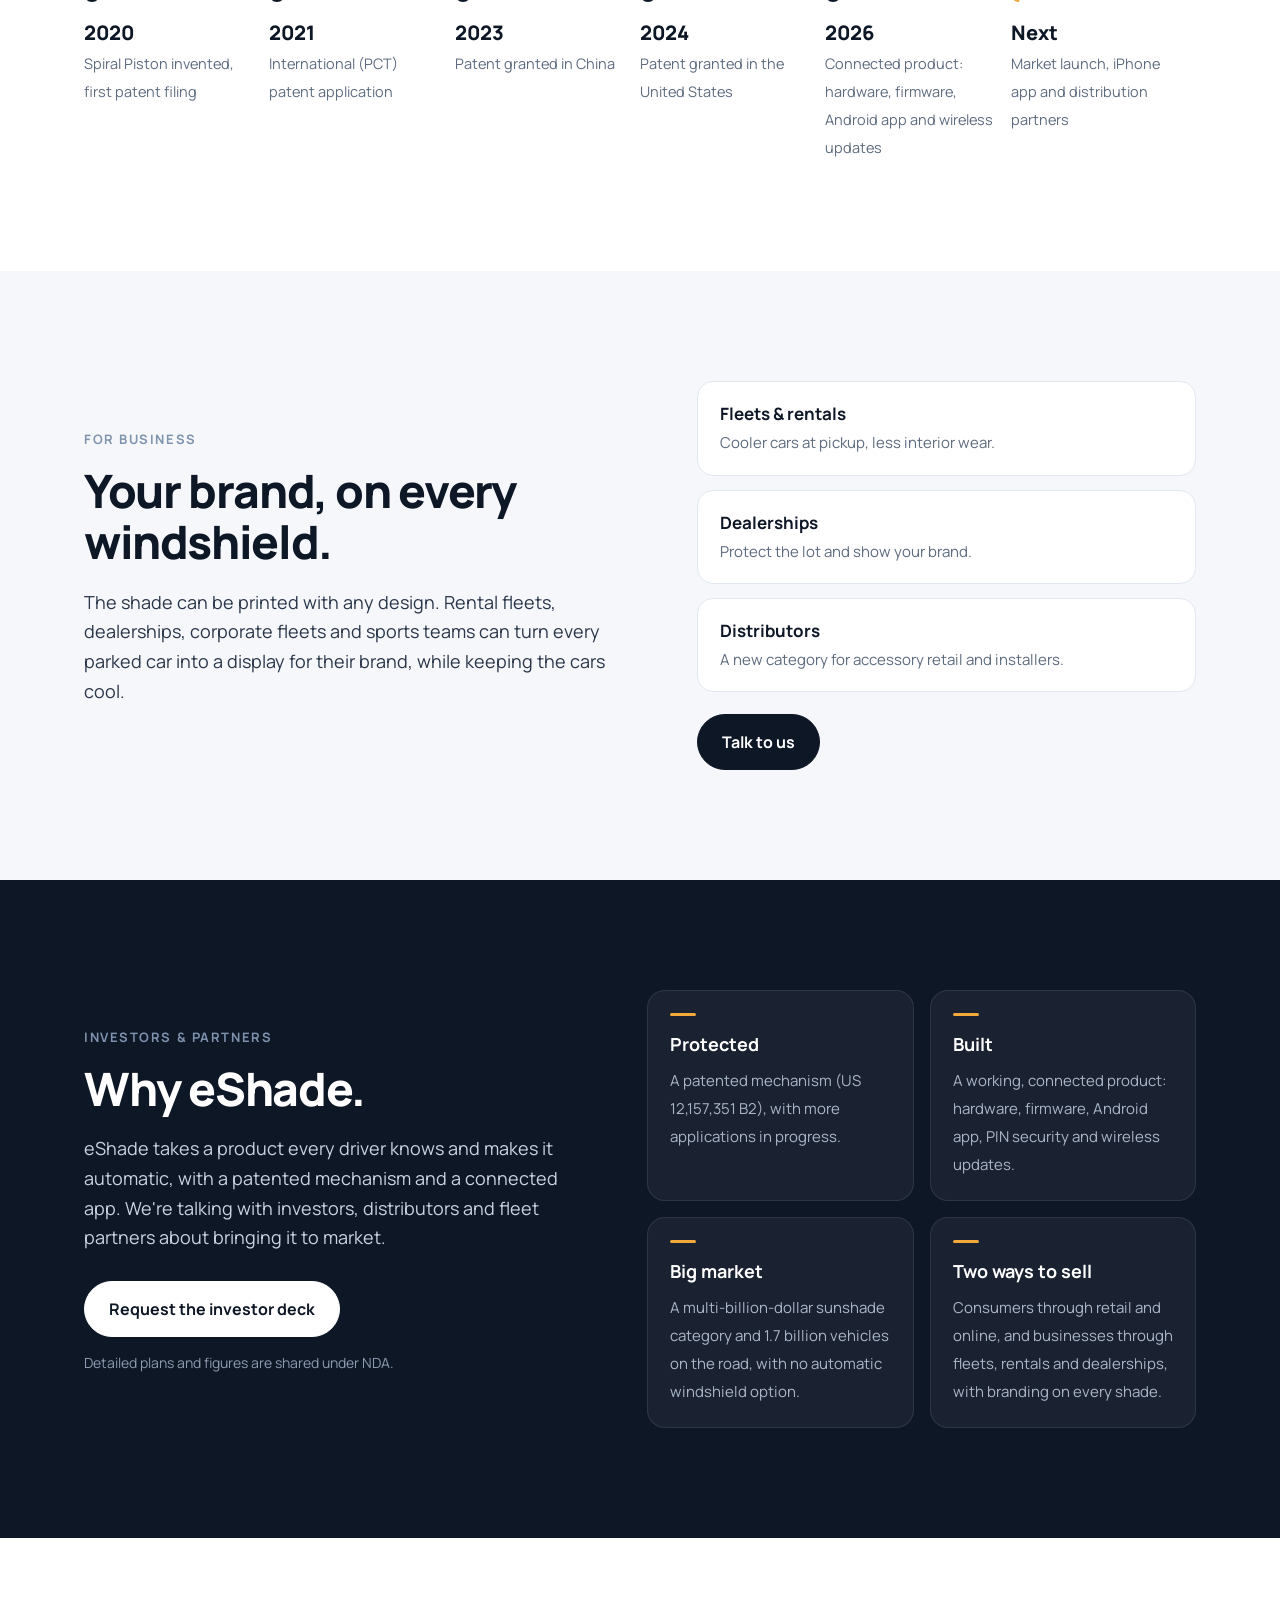
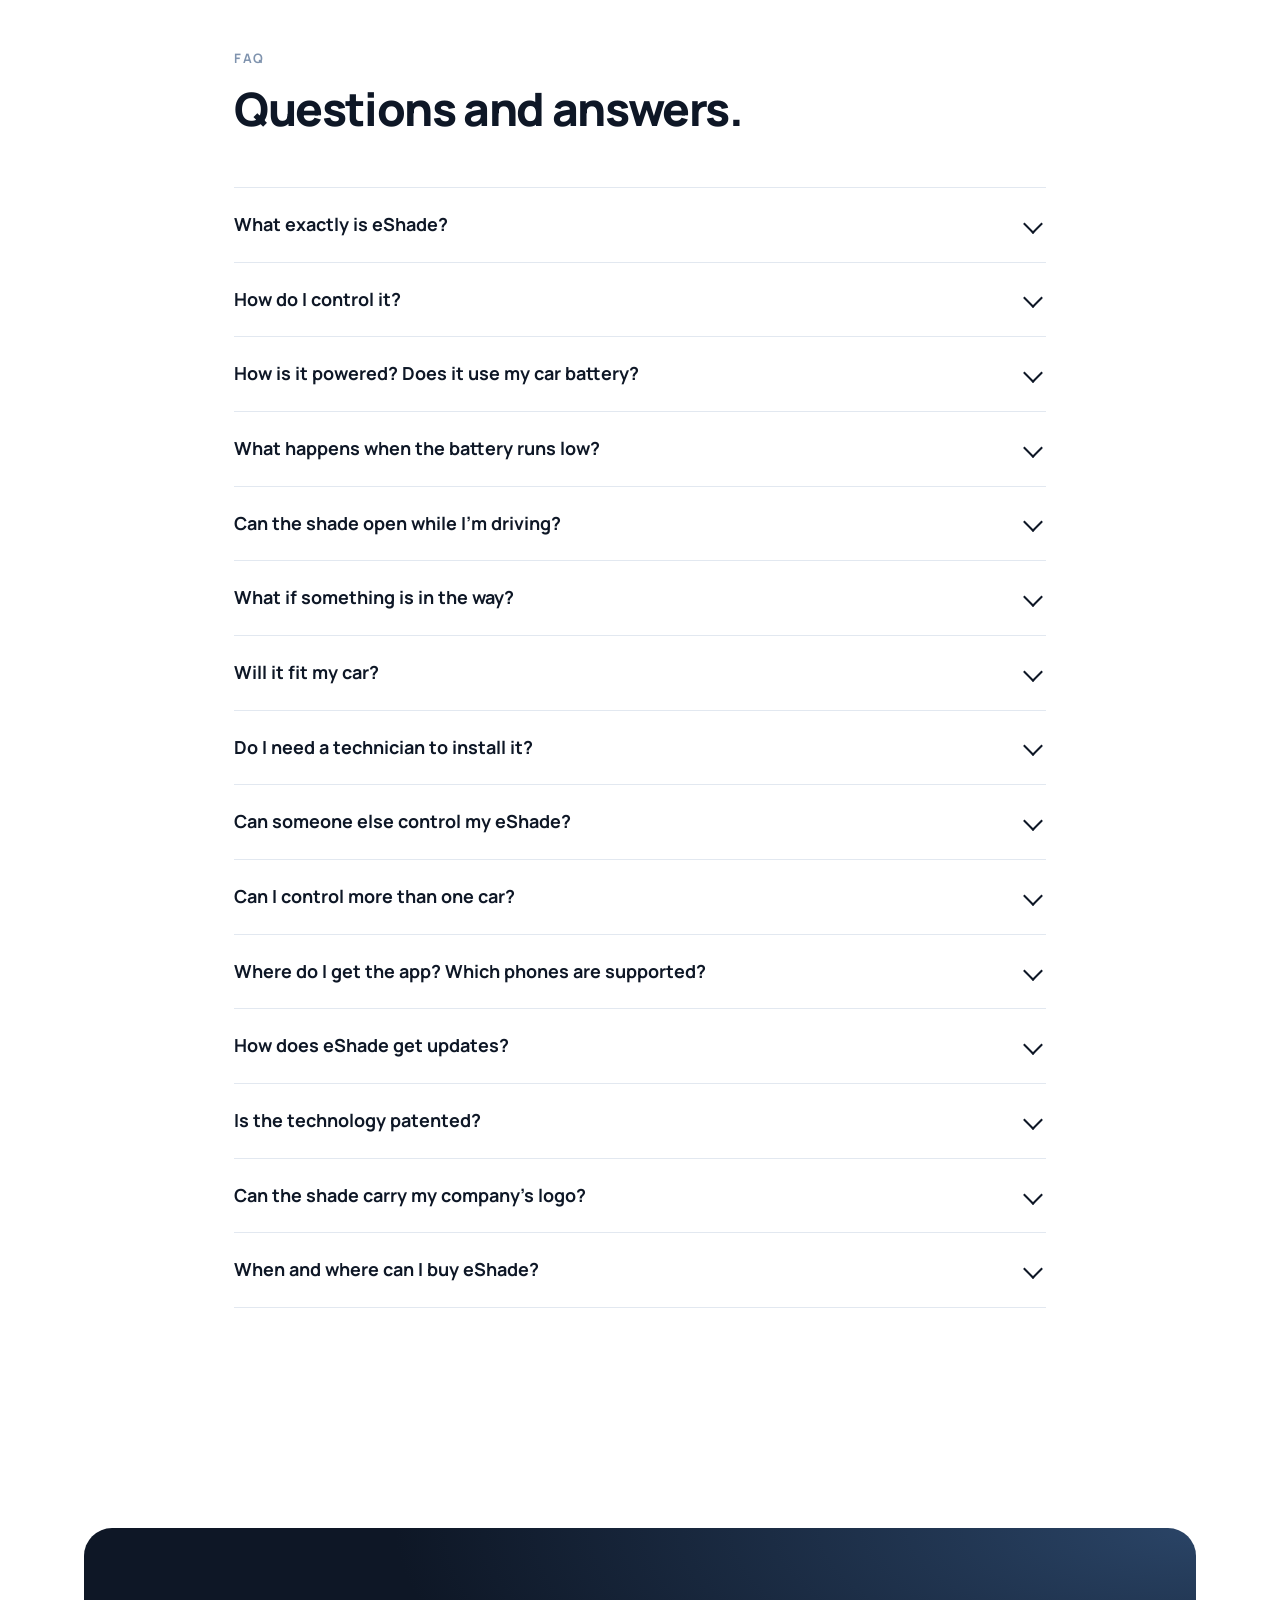
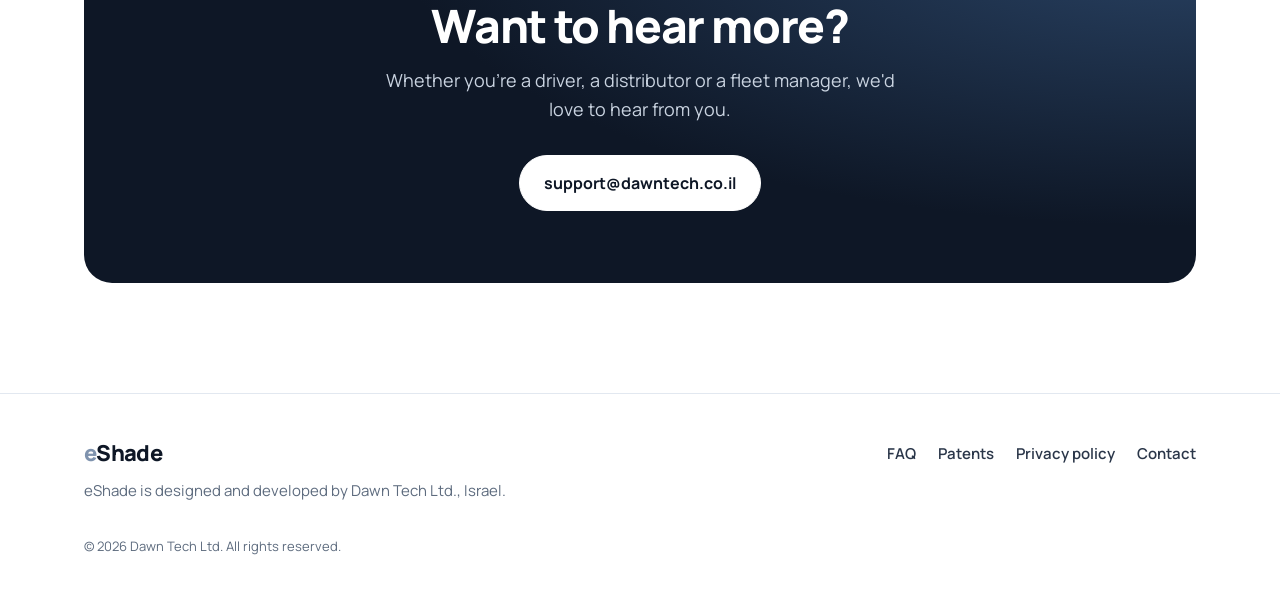
==== commit 88df2e61: "Download note: app 1.0.2" ====
--- a/index.html
+++ b/index.html
@@ -267,7 +267,7 @@
               <span><small>Coming soon for</small>iPhone</span>
             </span>
           </div>
-          <p class="note">Android 7.0 or newer, version 1.0.0, updated 27 September 2026 (17 MB). When Android asks, allow your browser to install apps. Your data stays on your phone. <a href="eshade/privacy/">Privacy policy</a></p>
+          <p class="note">Android 7.0 or newer, version 1.0.2, updated 1 October 2026 (24 MB). When Android asks, allow your browser to install apps. Your data stays on your phone. <a href="eshade/privacy/">Privacy policy</a></p>
         </div>
       </div>
     </section>
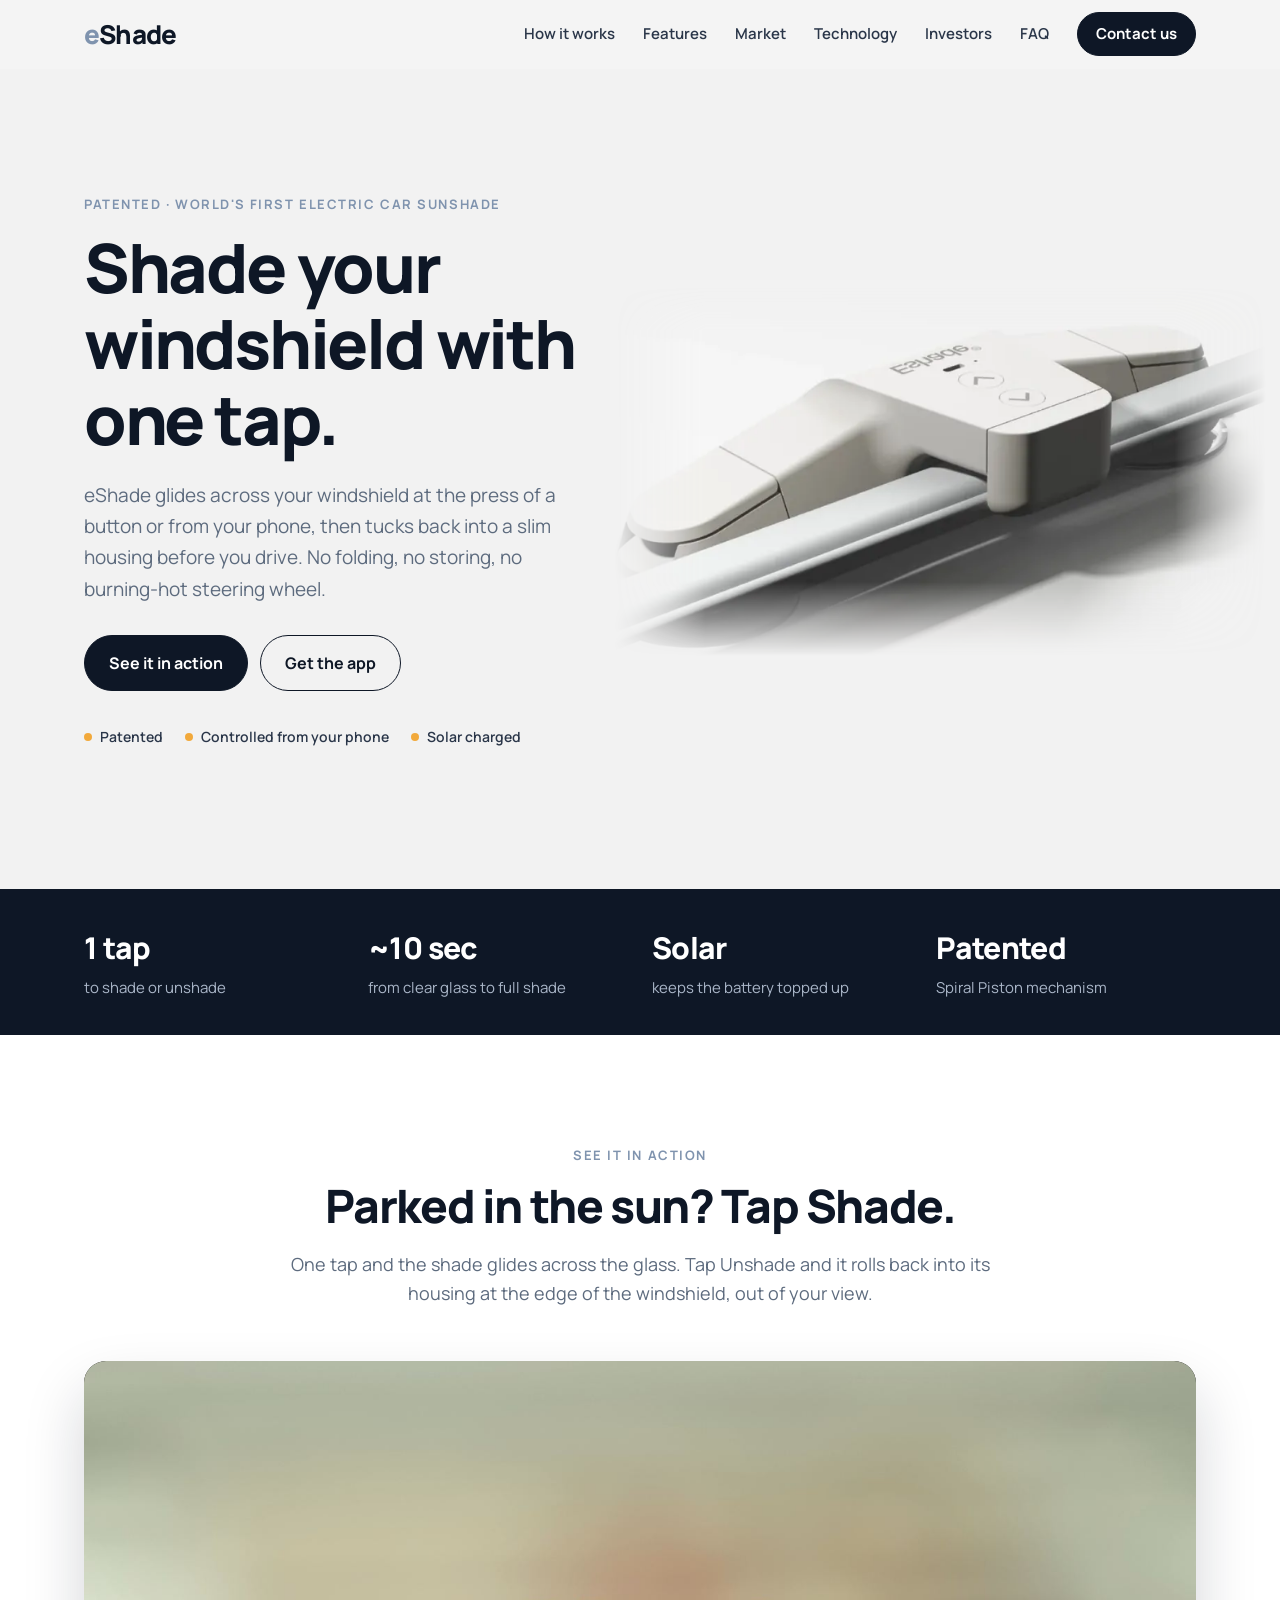
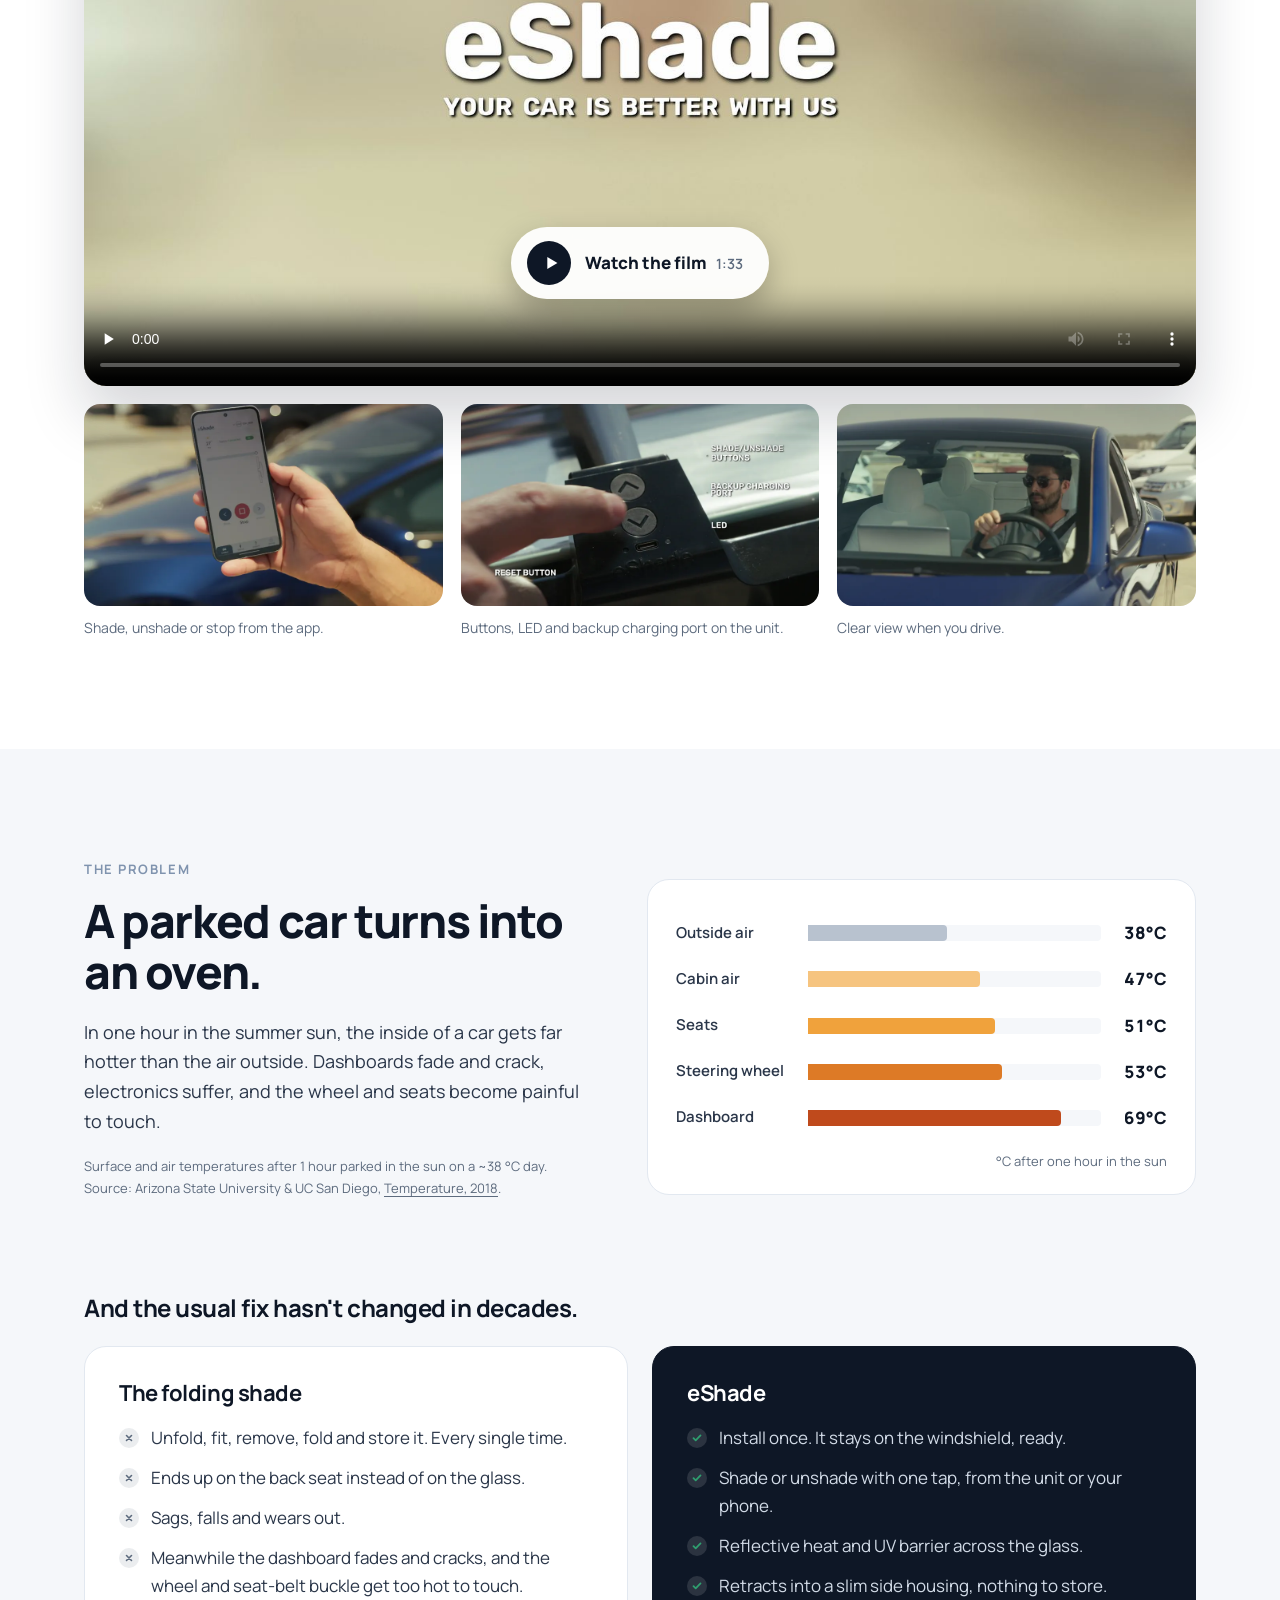
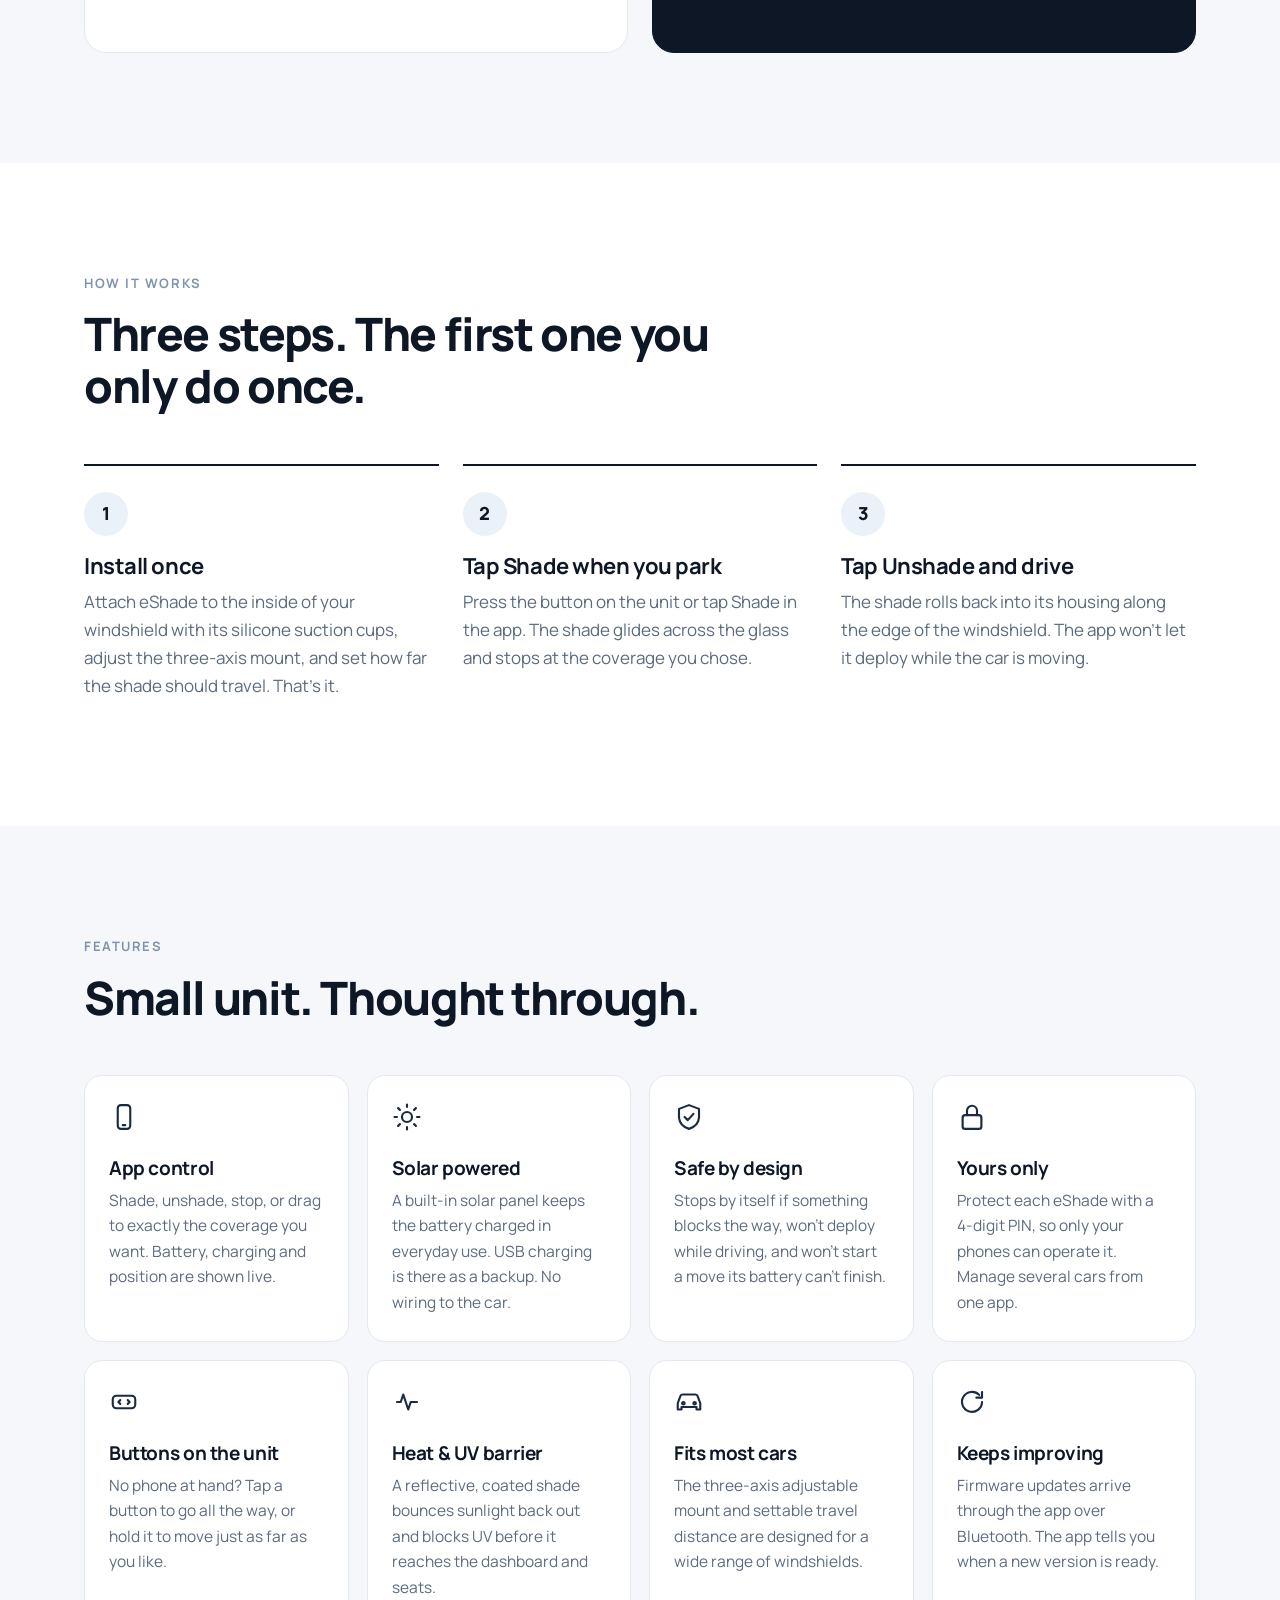
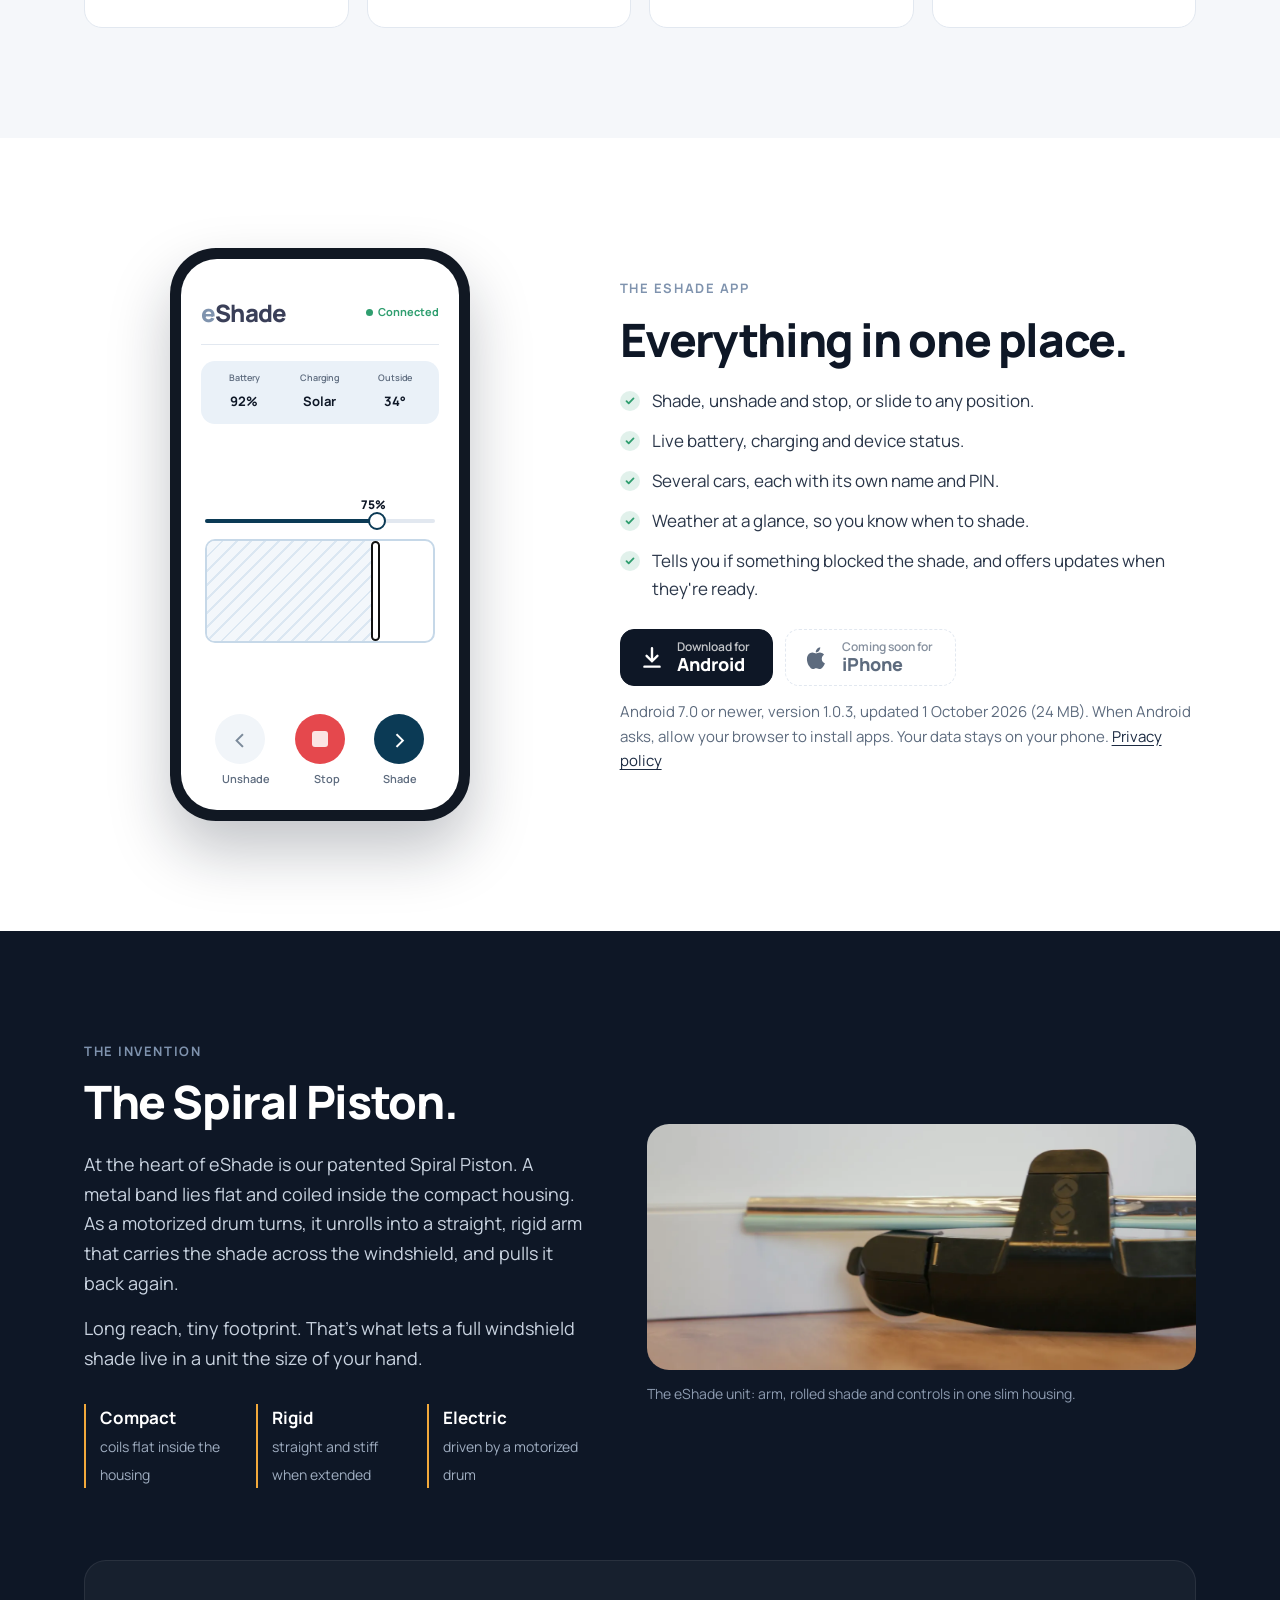
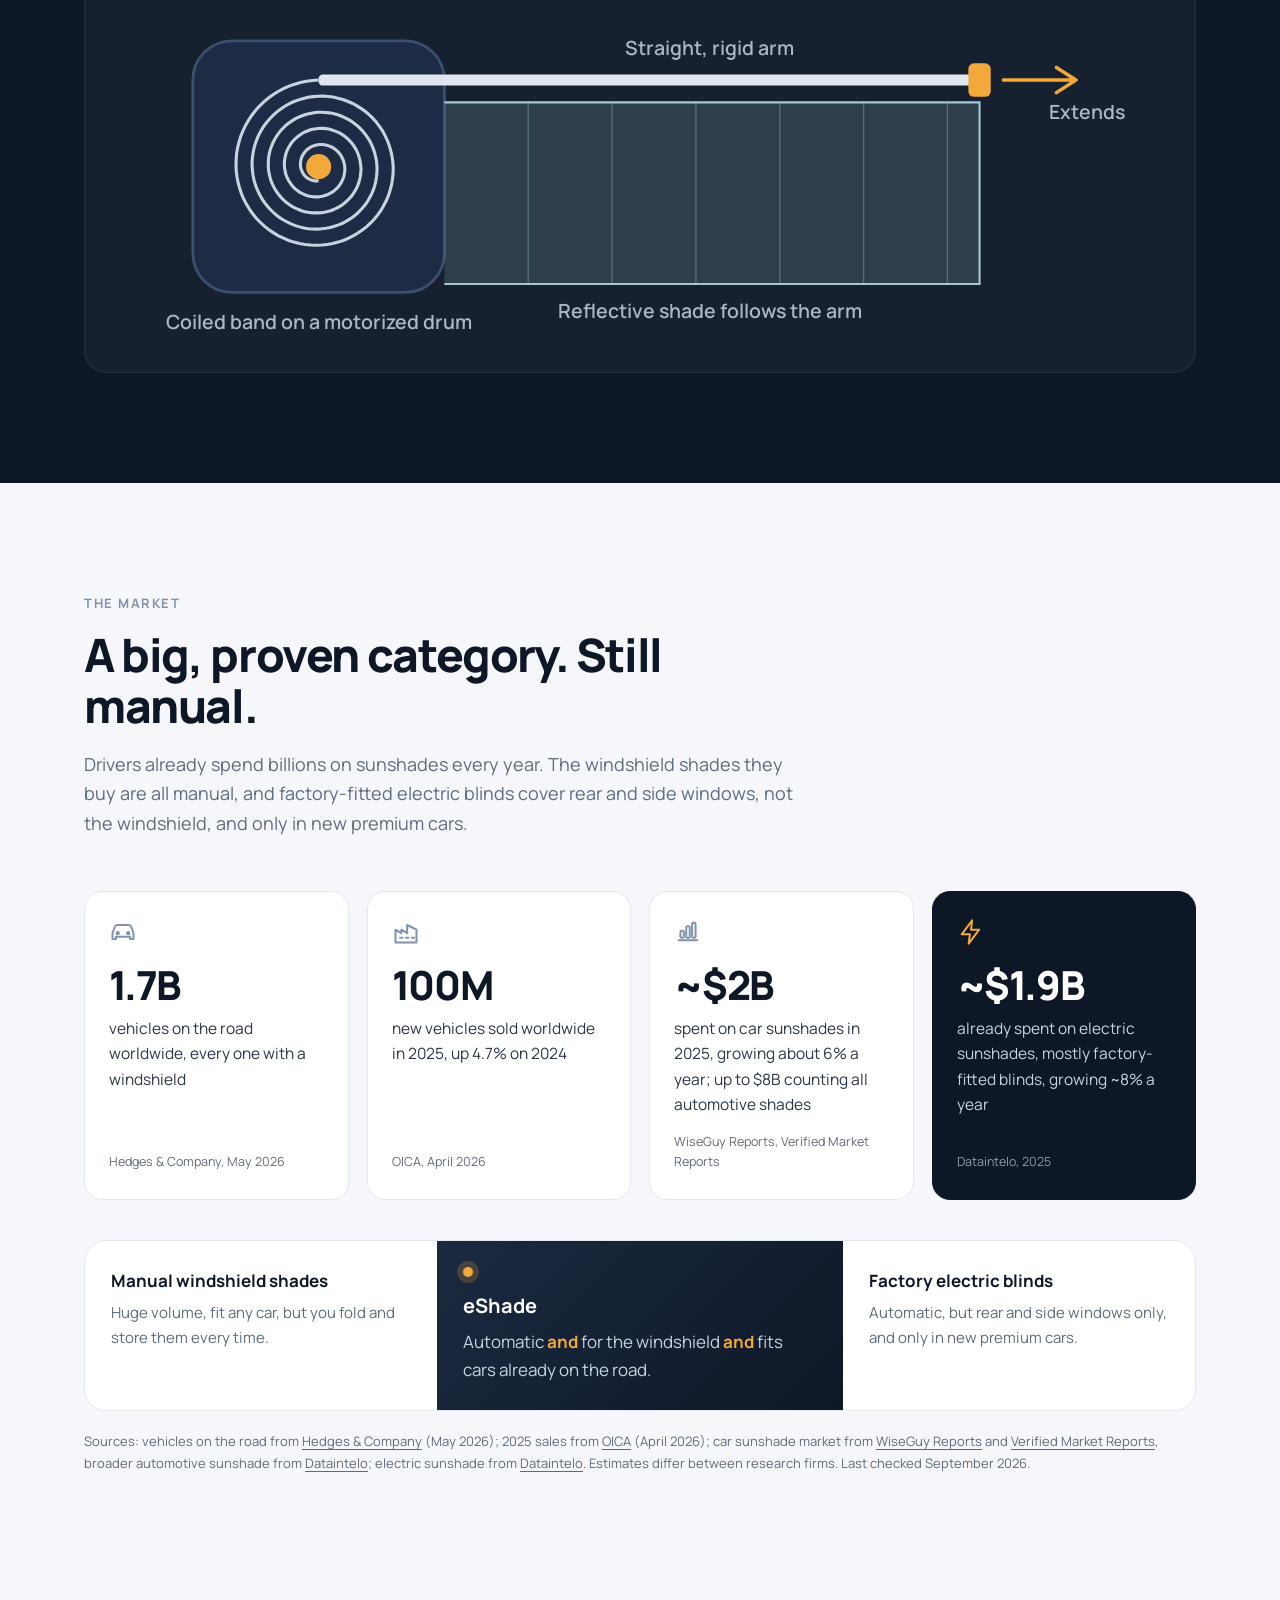
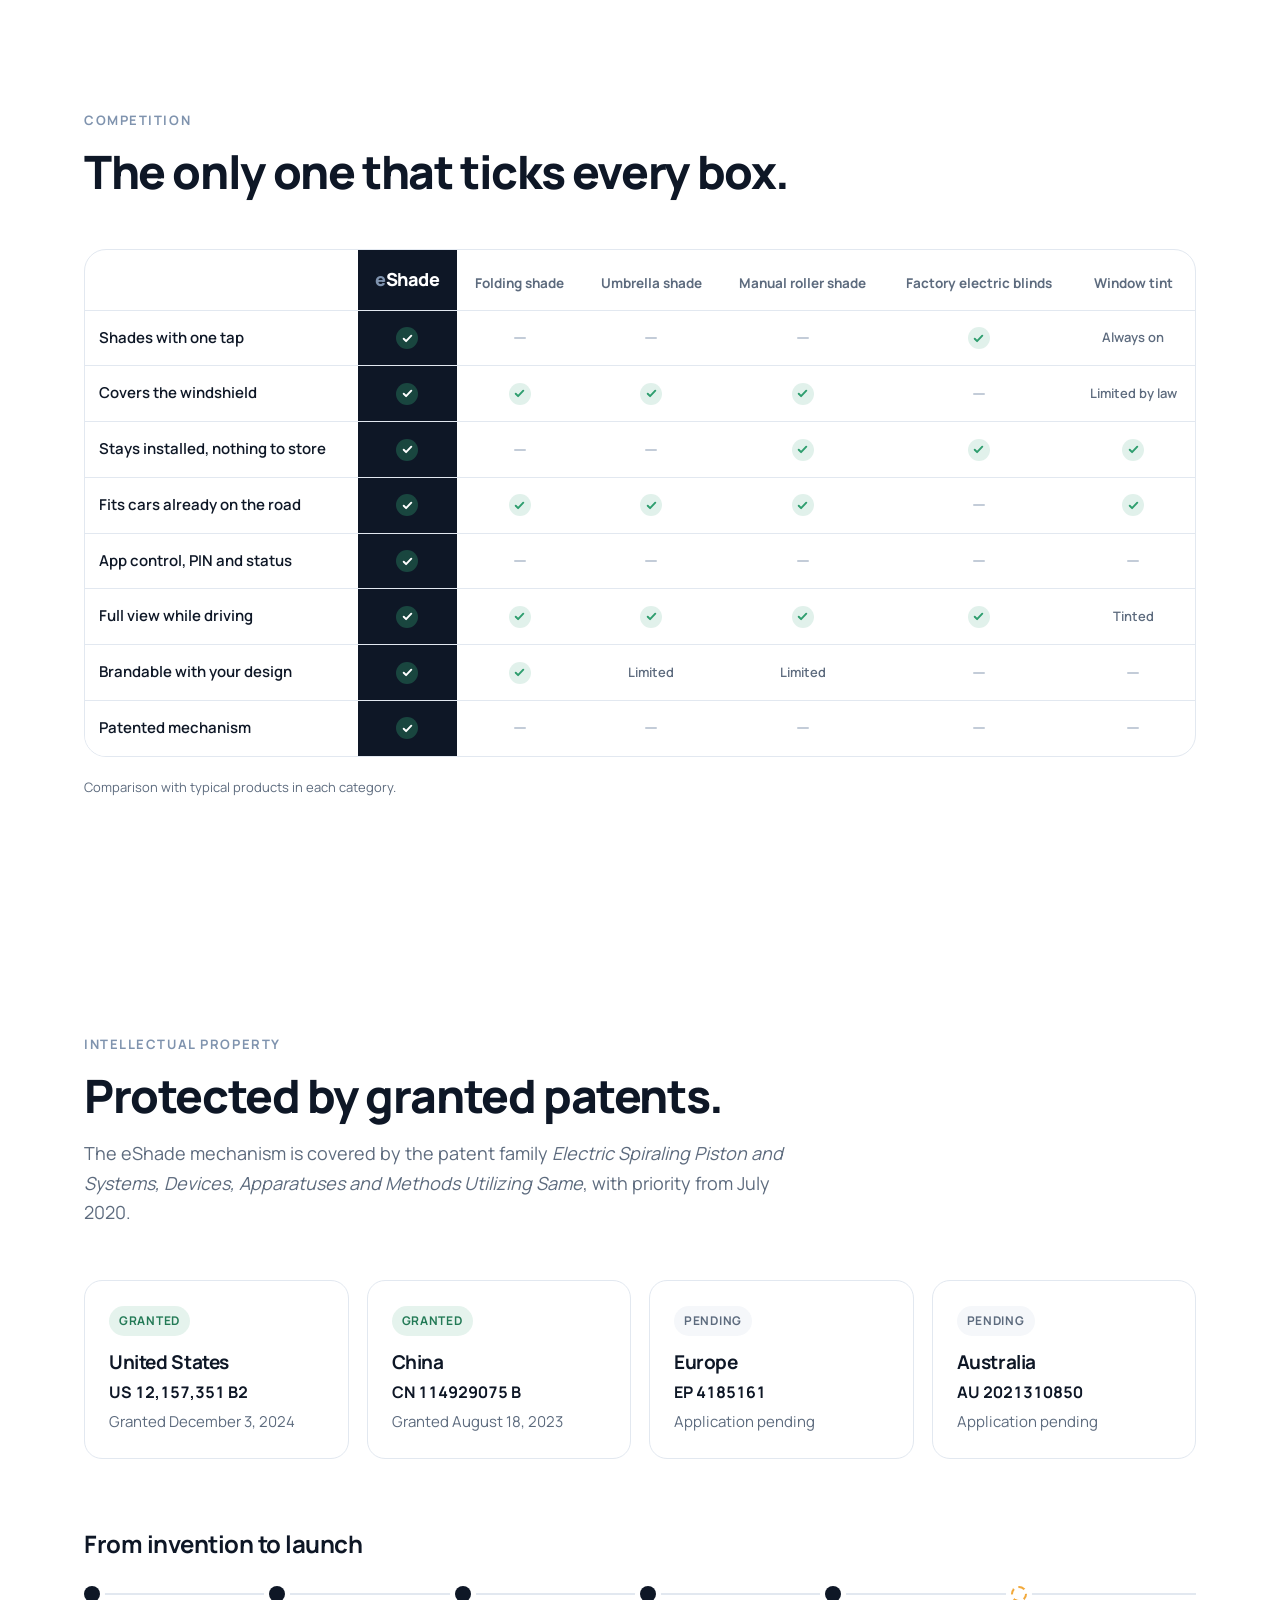
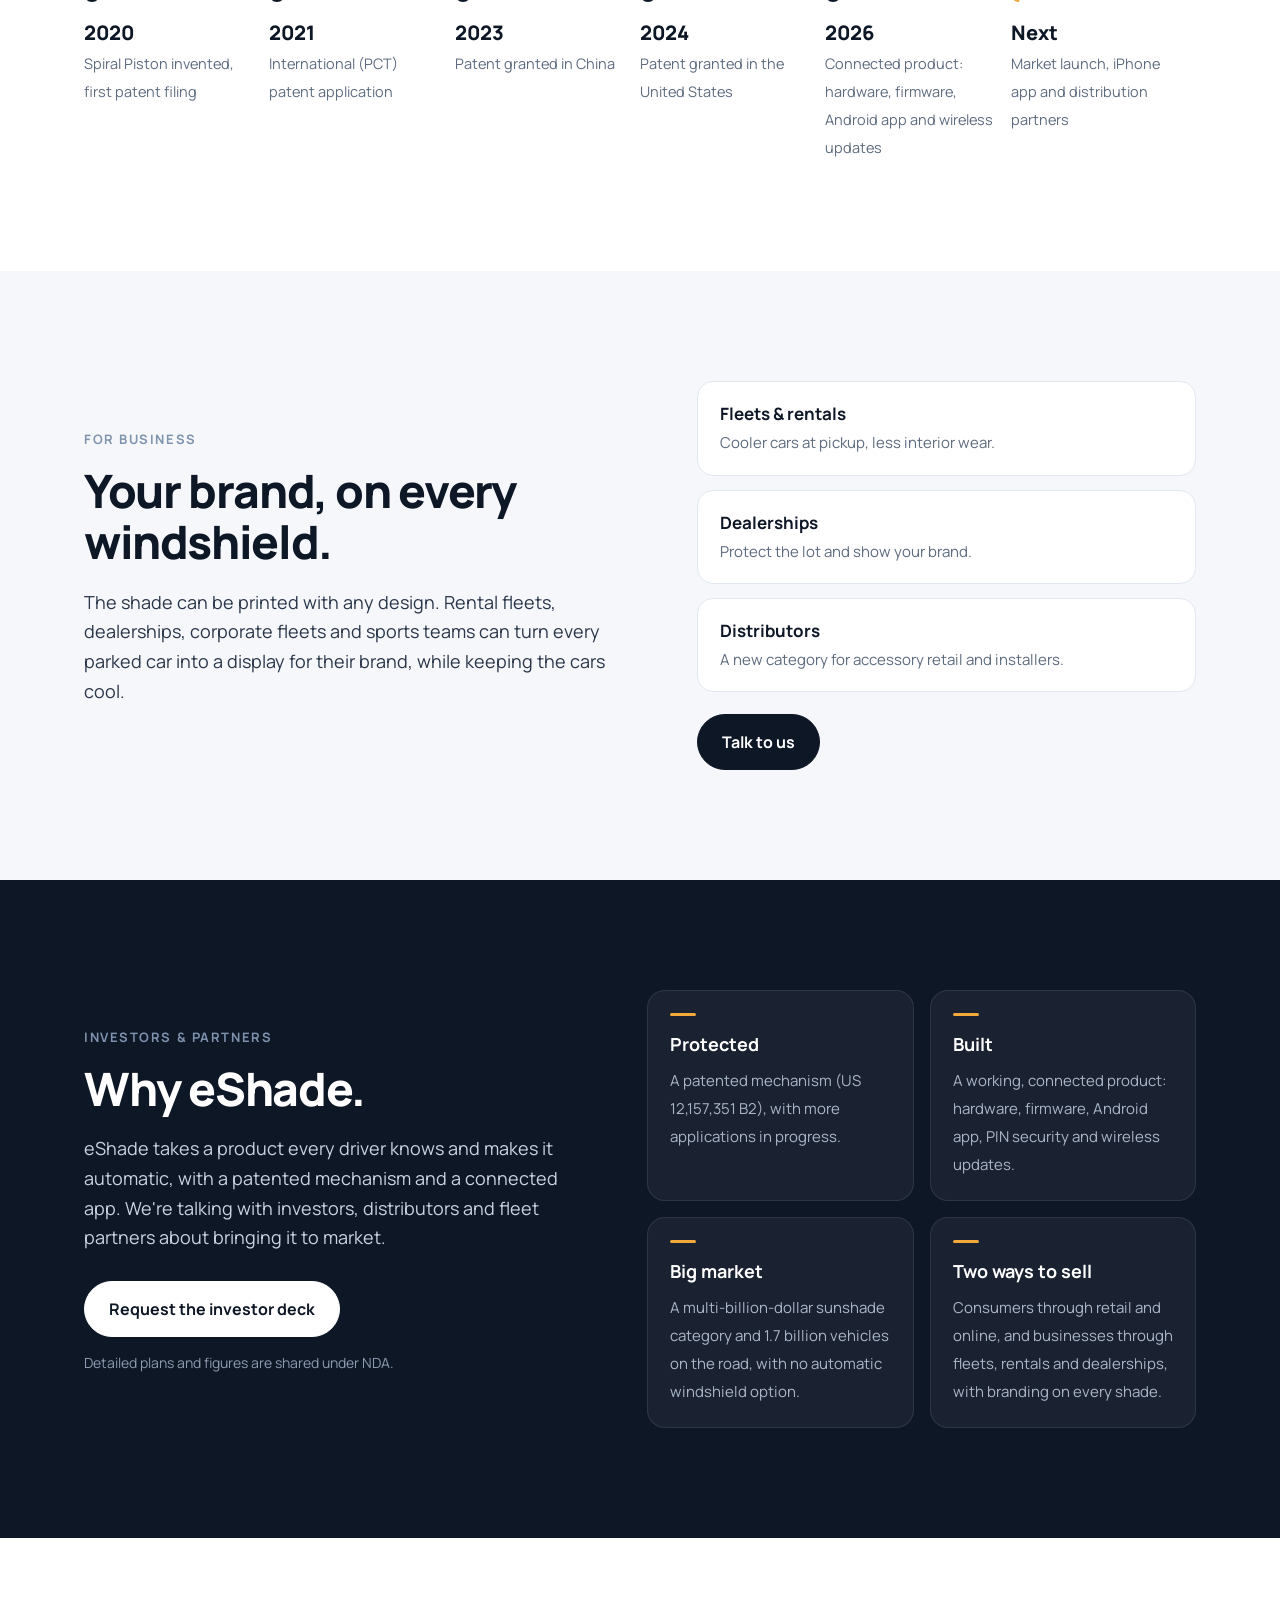
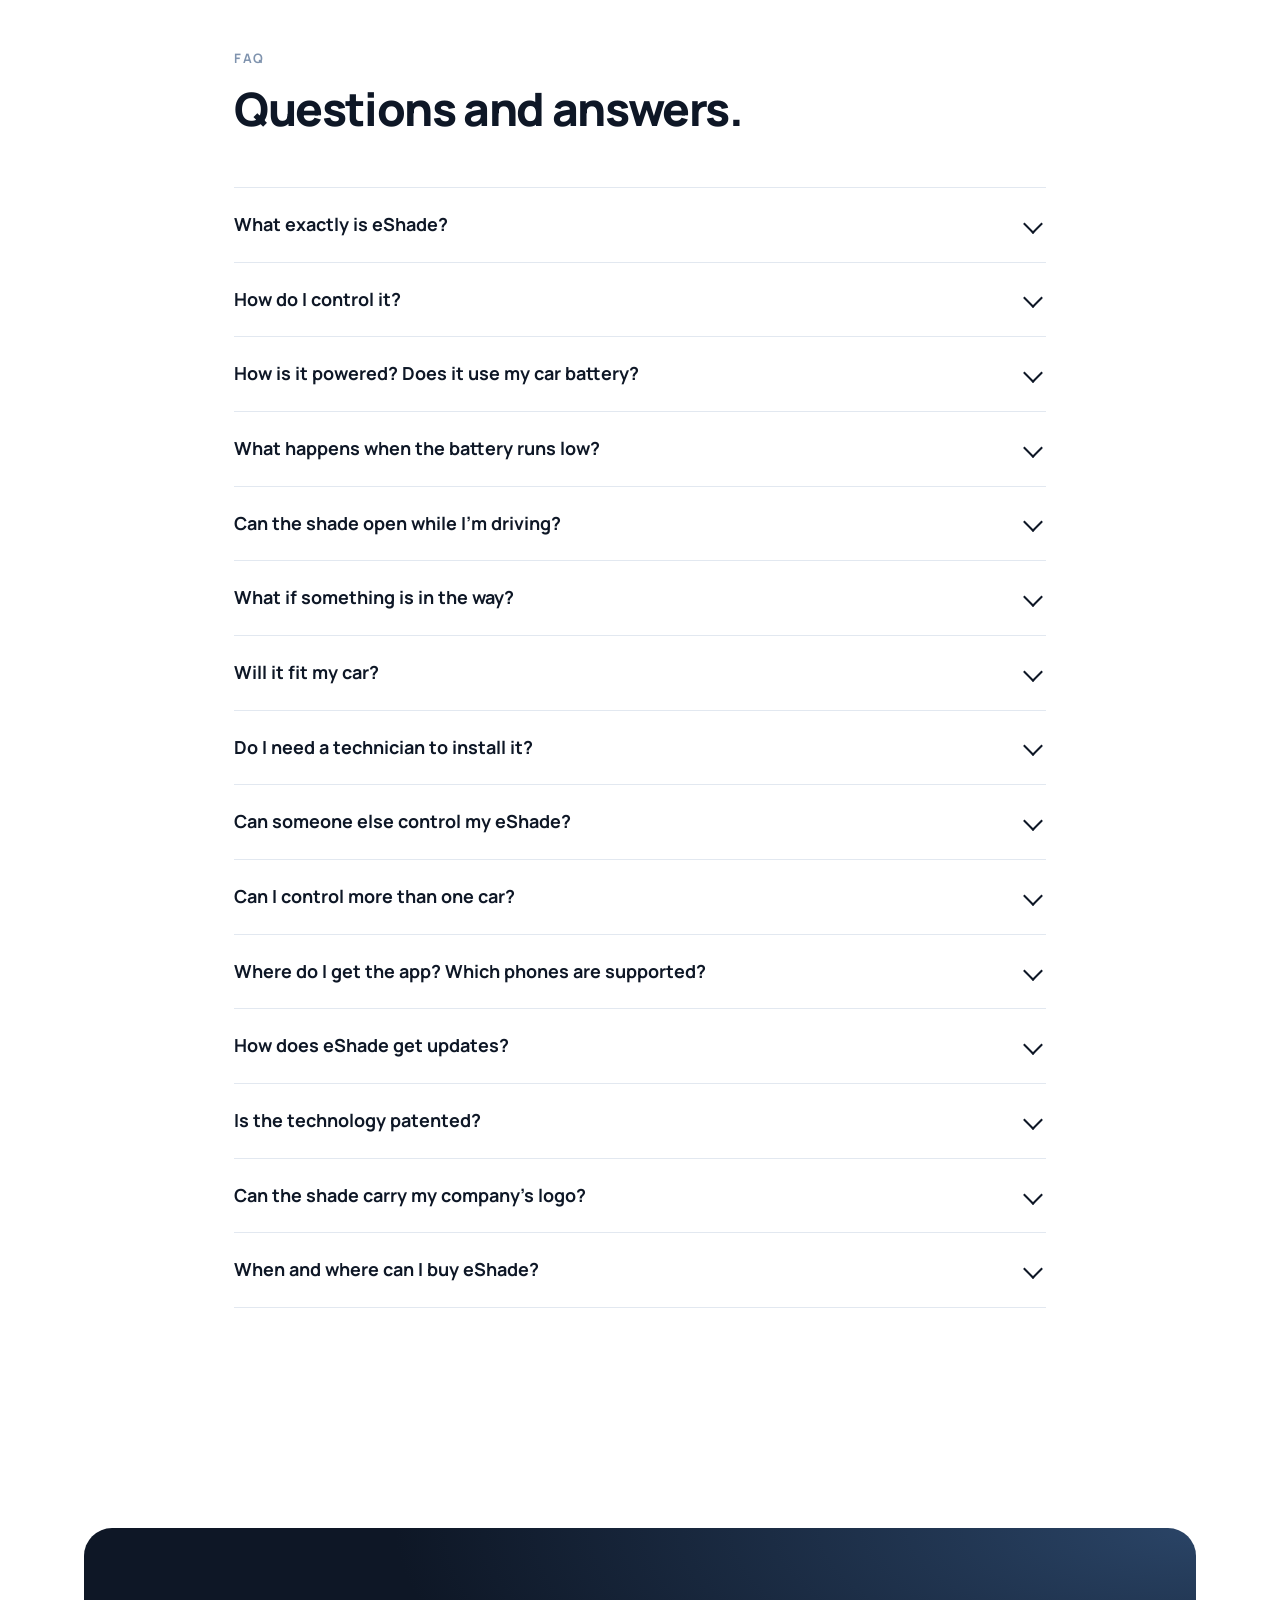
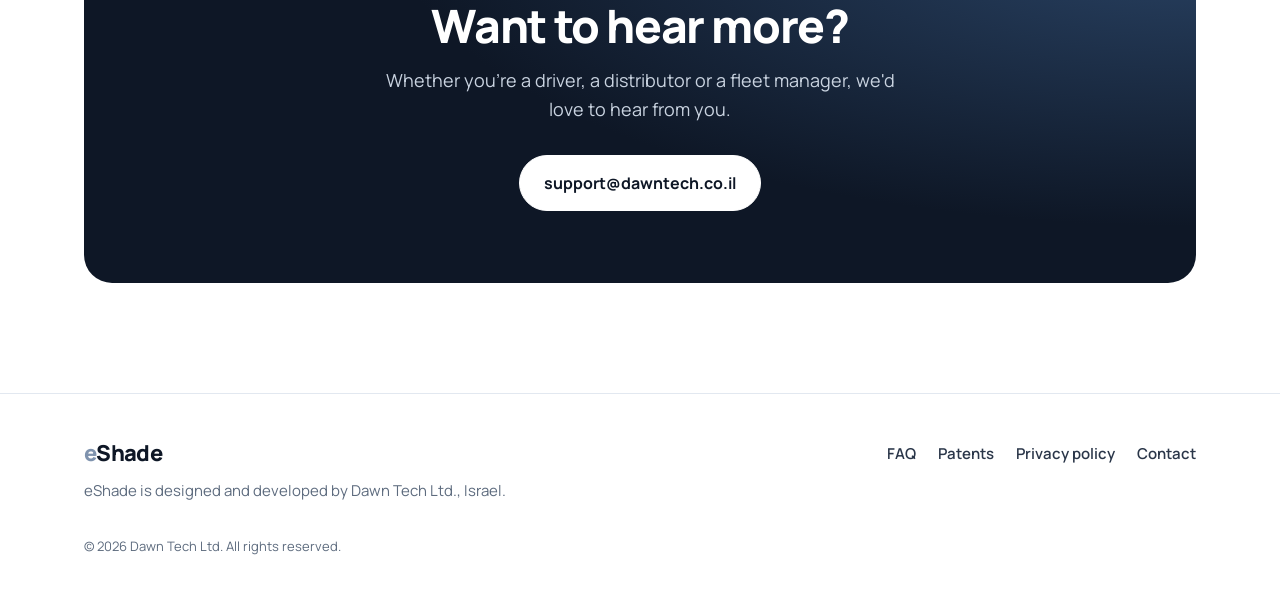
==== commit 8de23562: "eShade Android app 1.0.3" ====
--- a/index.html
+++ b/index.html
@@ -267,7 +267,7 @@
               <span><small>Coming soon for</small>iPhone</span>
             </span>
           </div>
-          <p class="note">Android 7.0 or newer, version 1.0.2, updated 1 October 2026 (24 MB). When Android asks, allow your browser to install apps. Your data stays on your phone. <a href="eshade/privacy/">Privacy policy</a></p>
+          <p class="note">Android 7.0 or newer, version 1.0.3, updated 1 October 2026 (24 MB). When Android asks, allow your browser to install apps. Your data stays on your phone. <a href="eshade/privacy/">Privacy policy</a></p>
         </div>
       </div>
     </section>
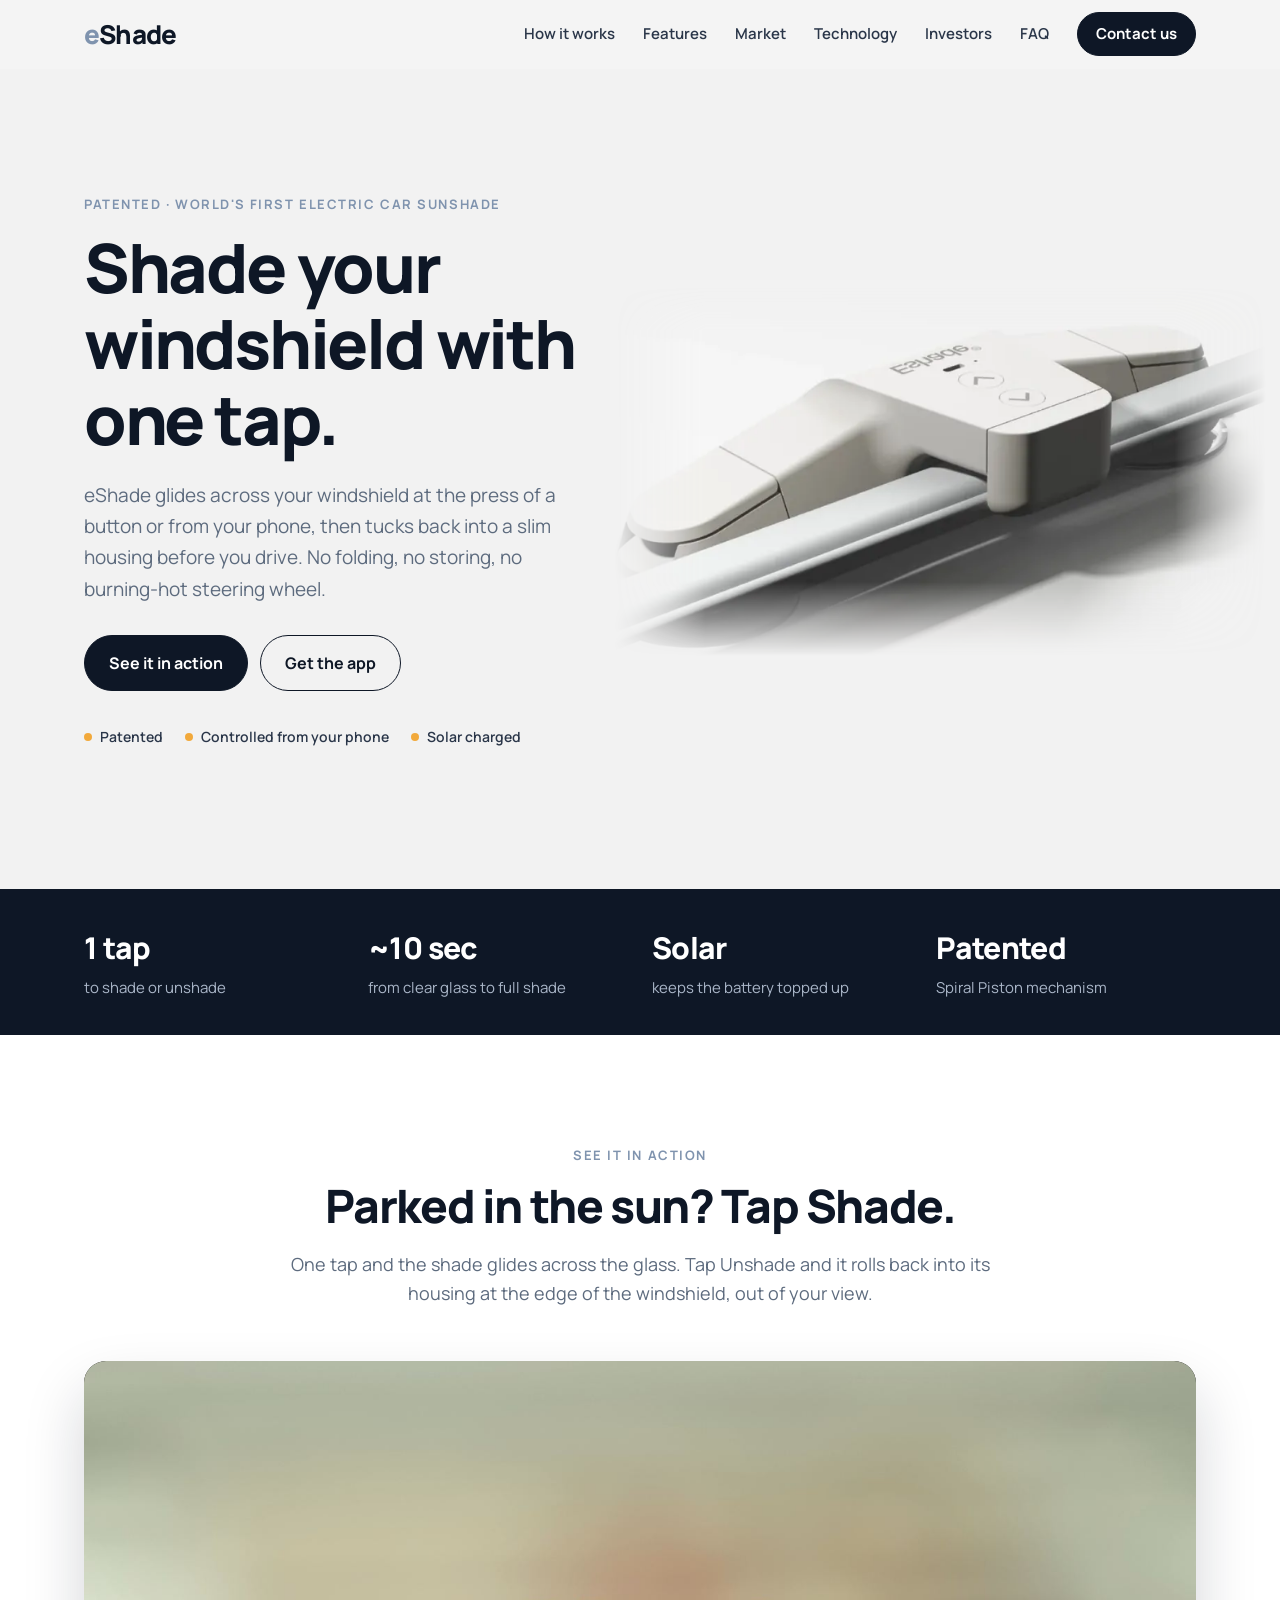
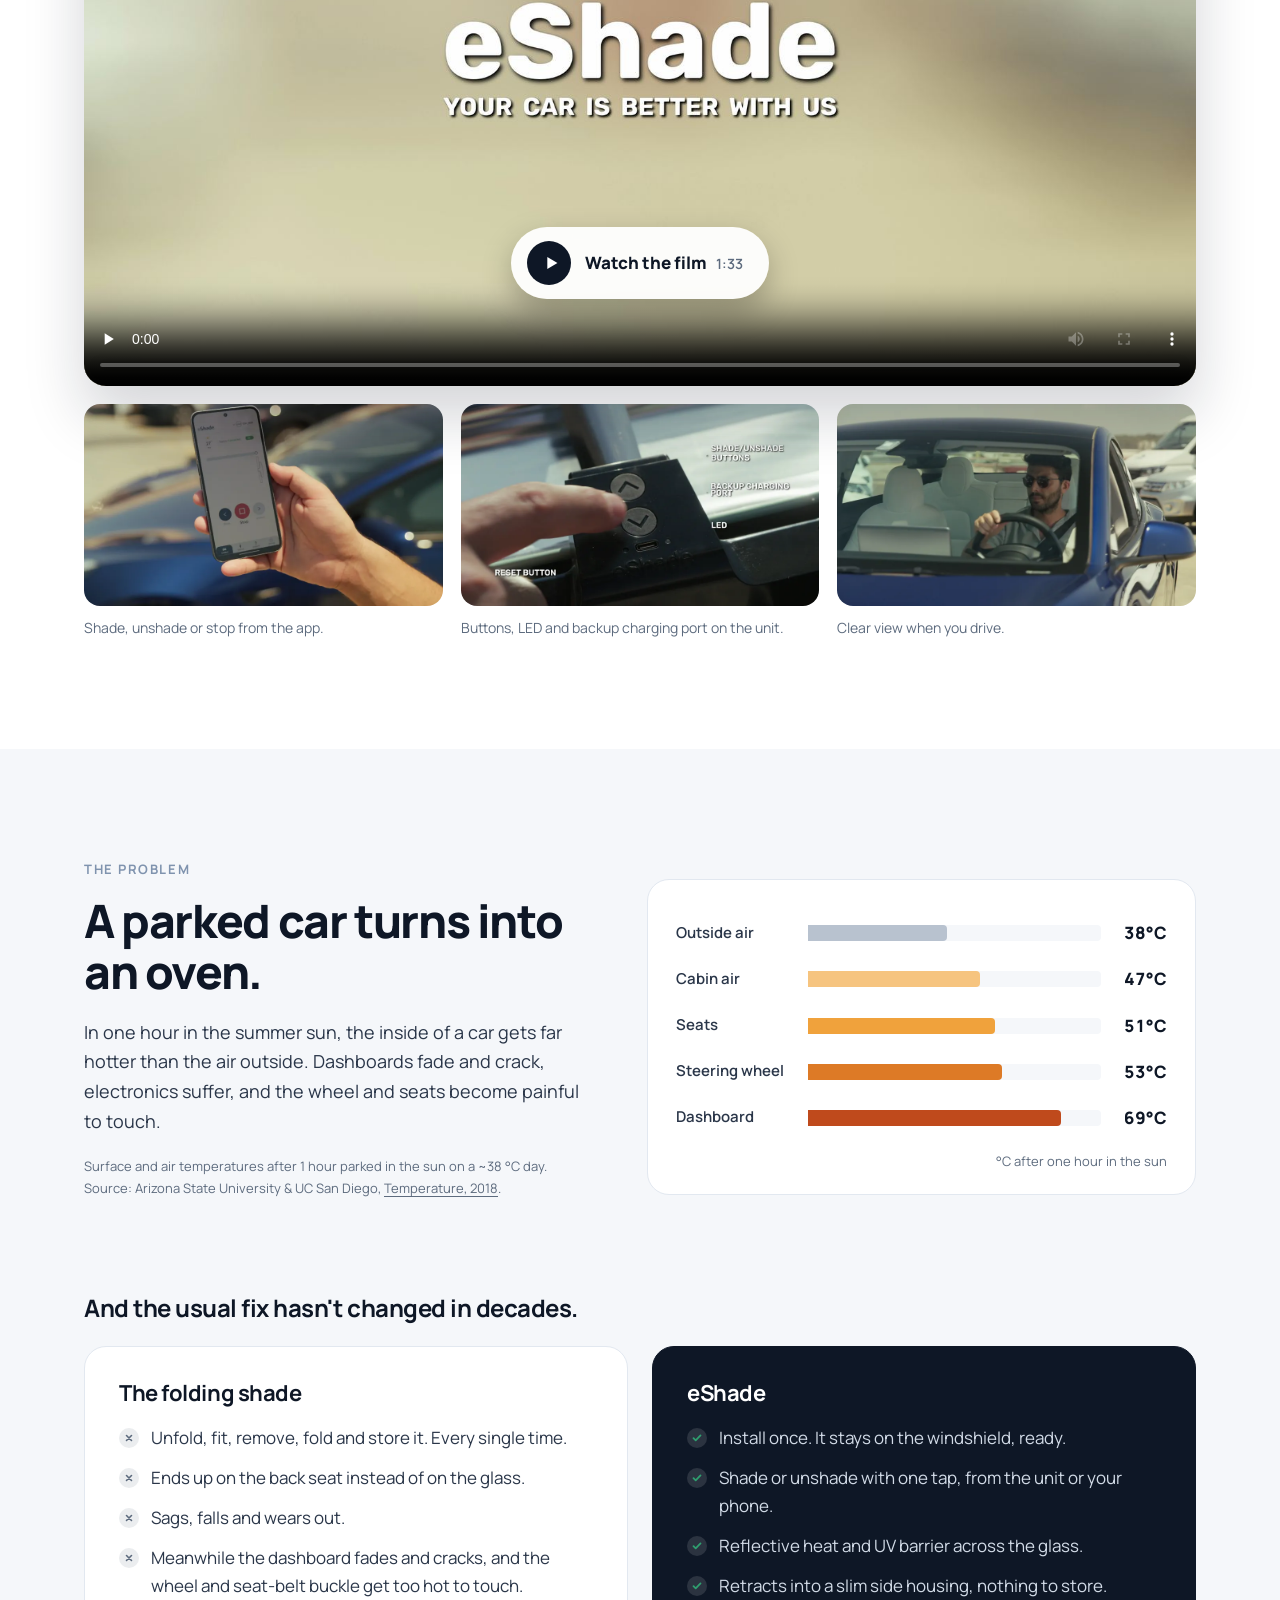
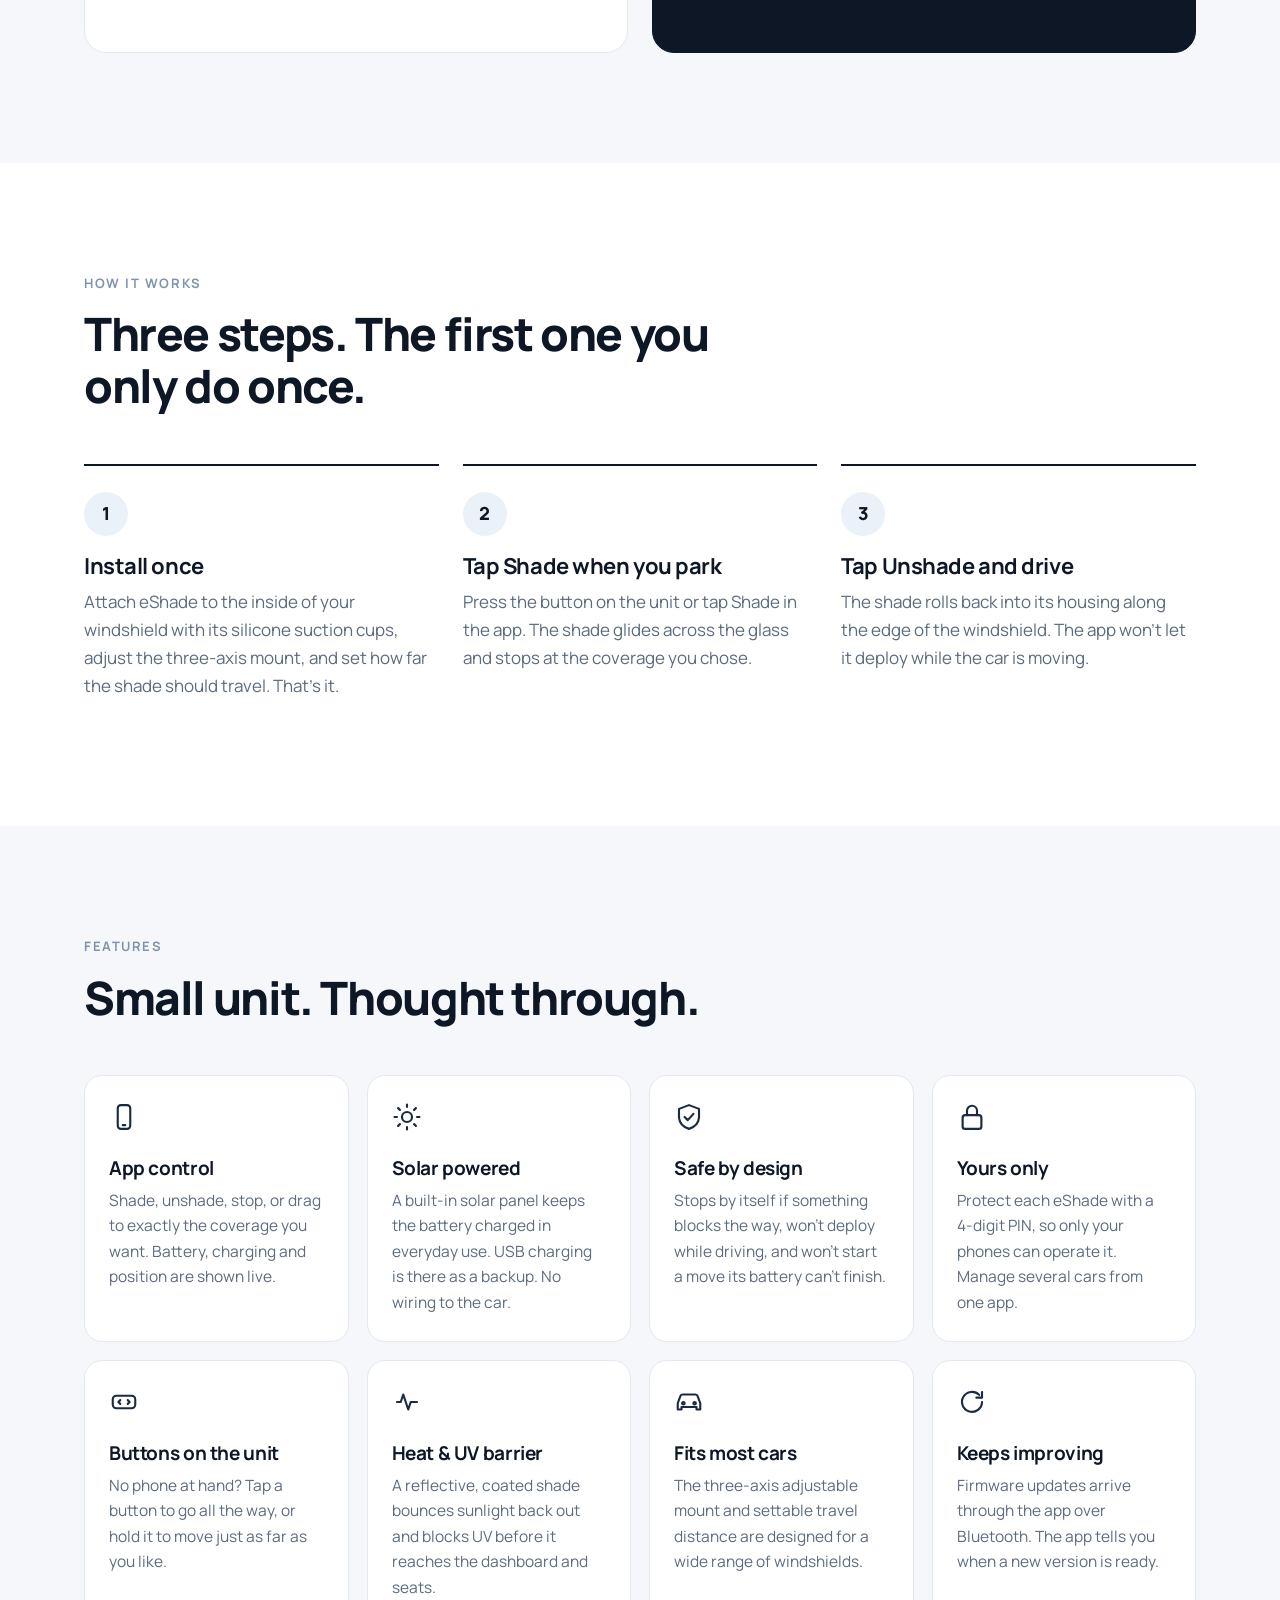
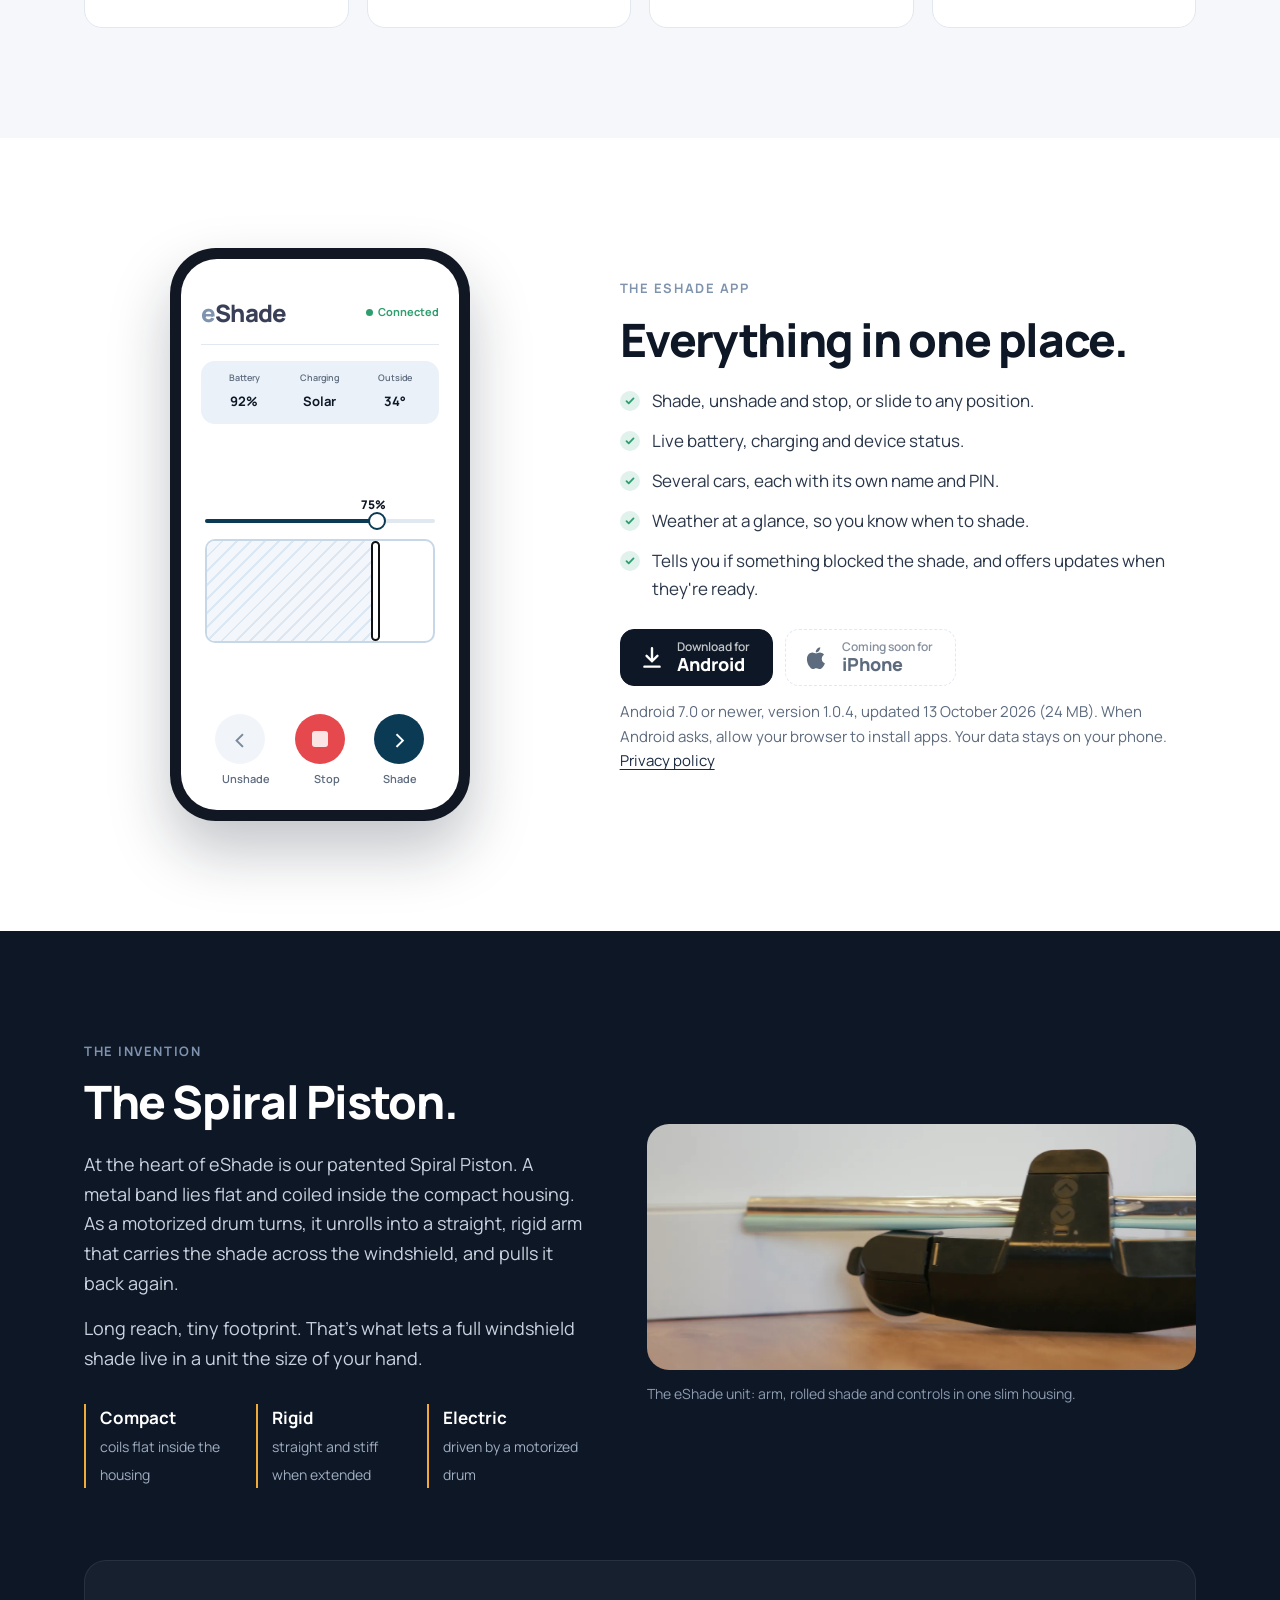
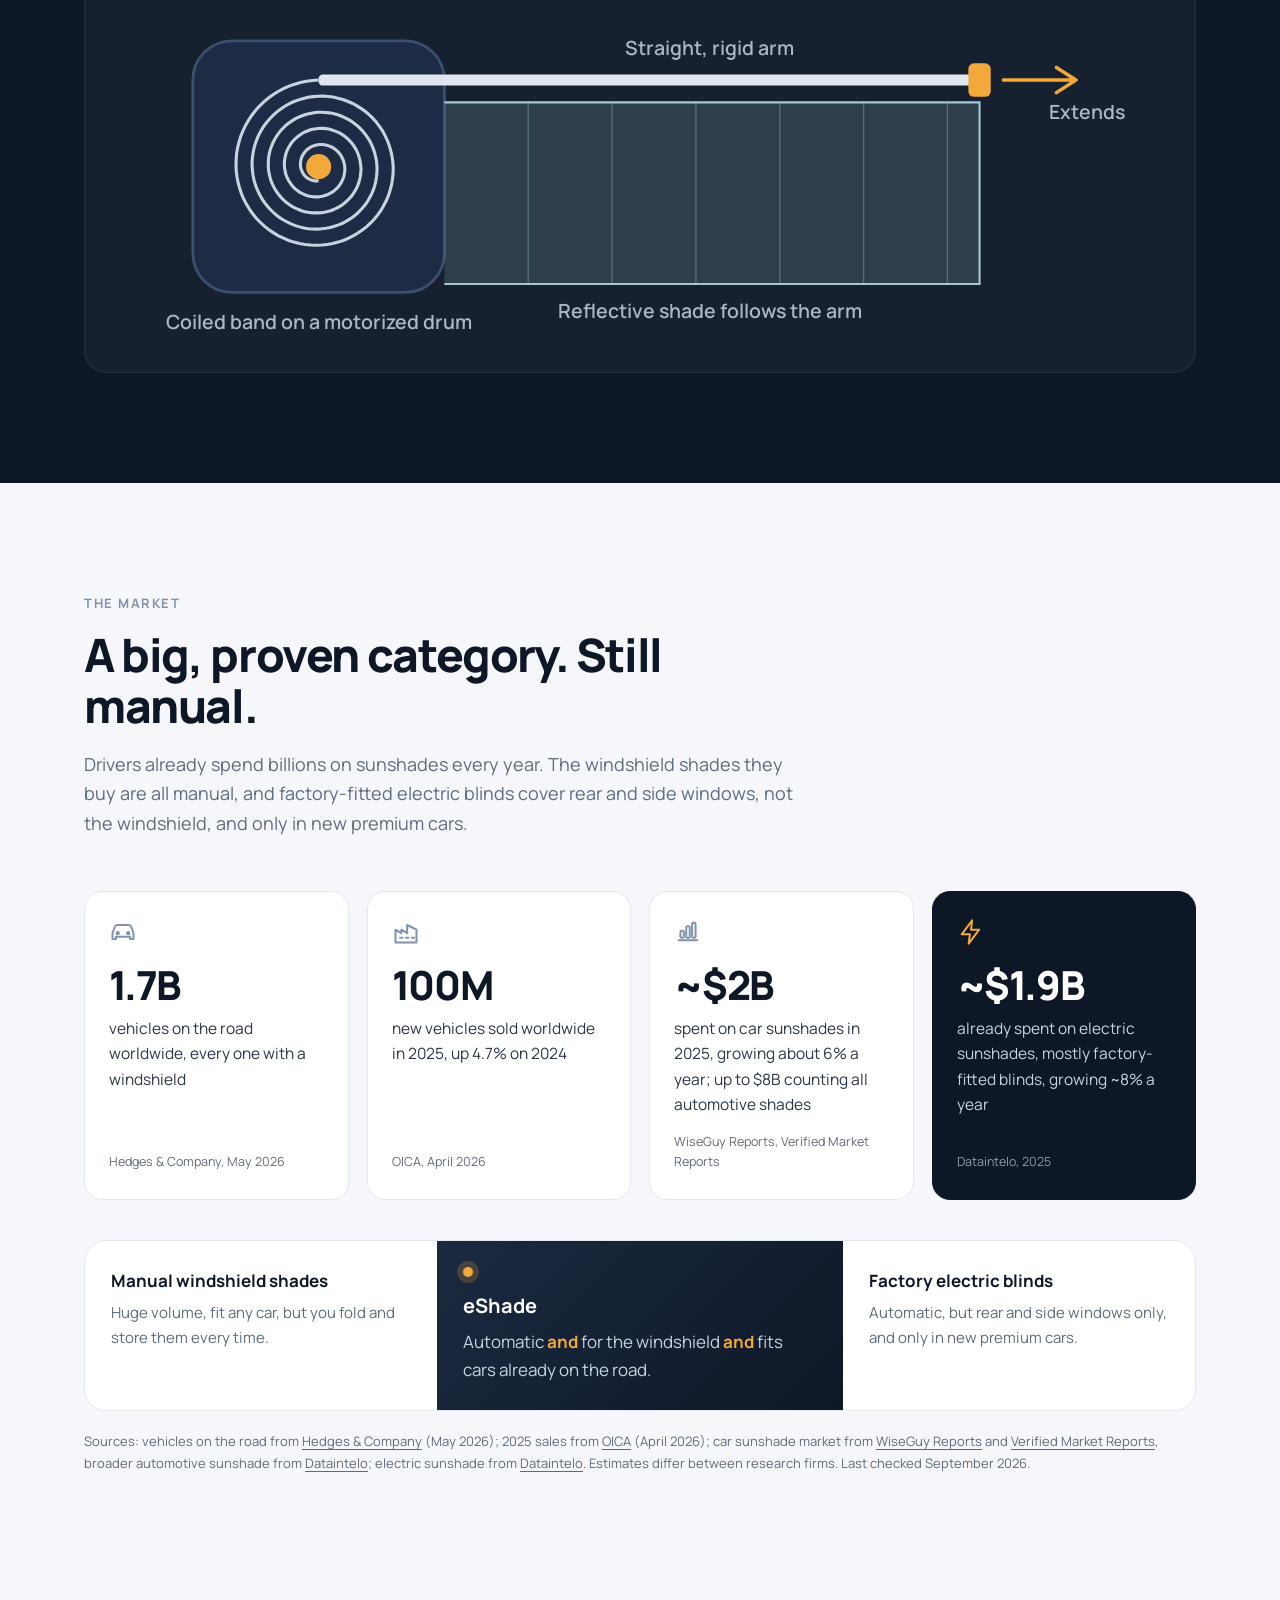
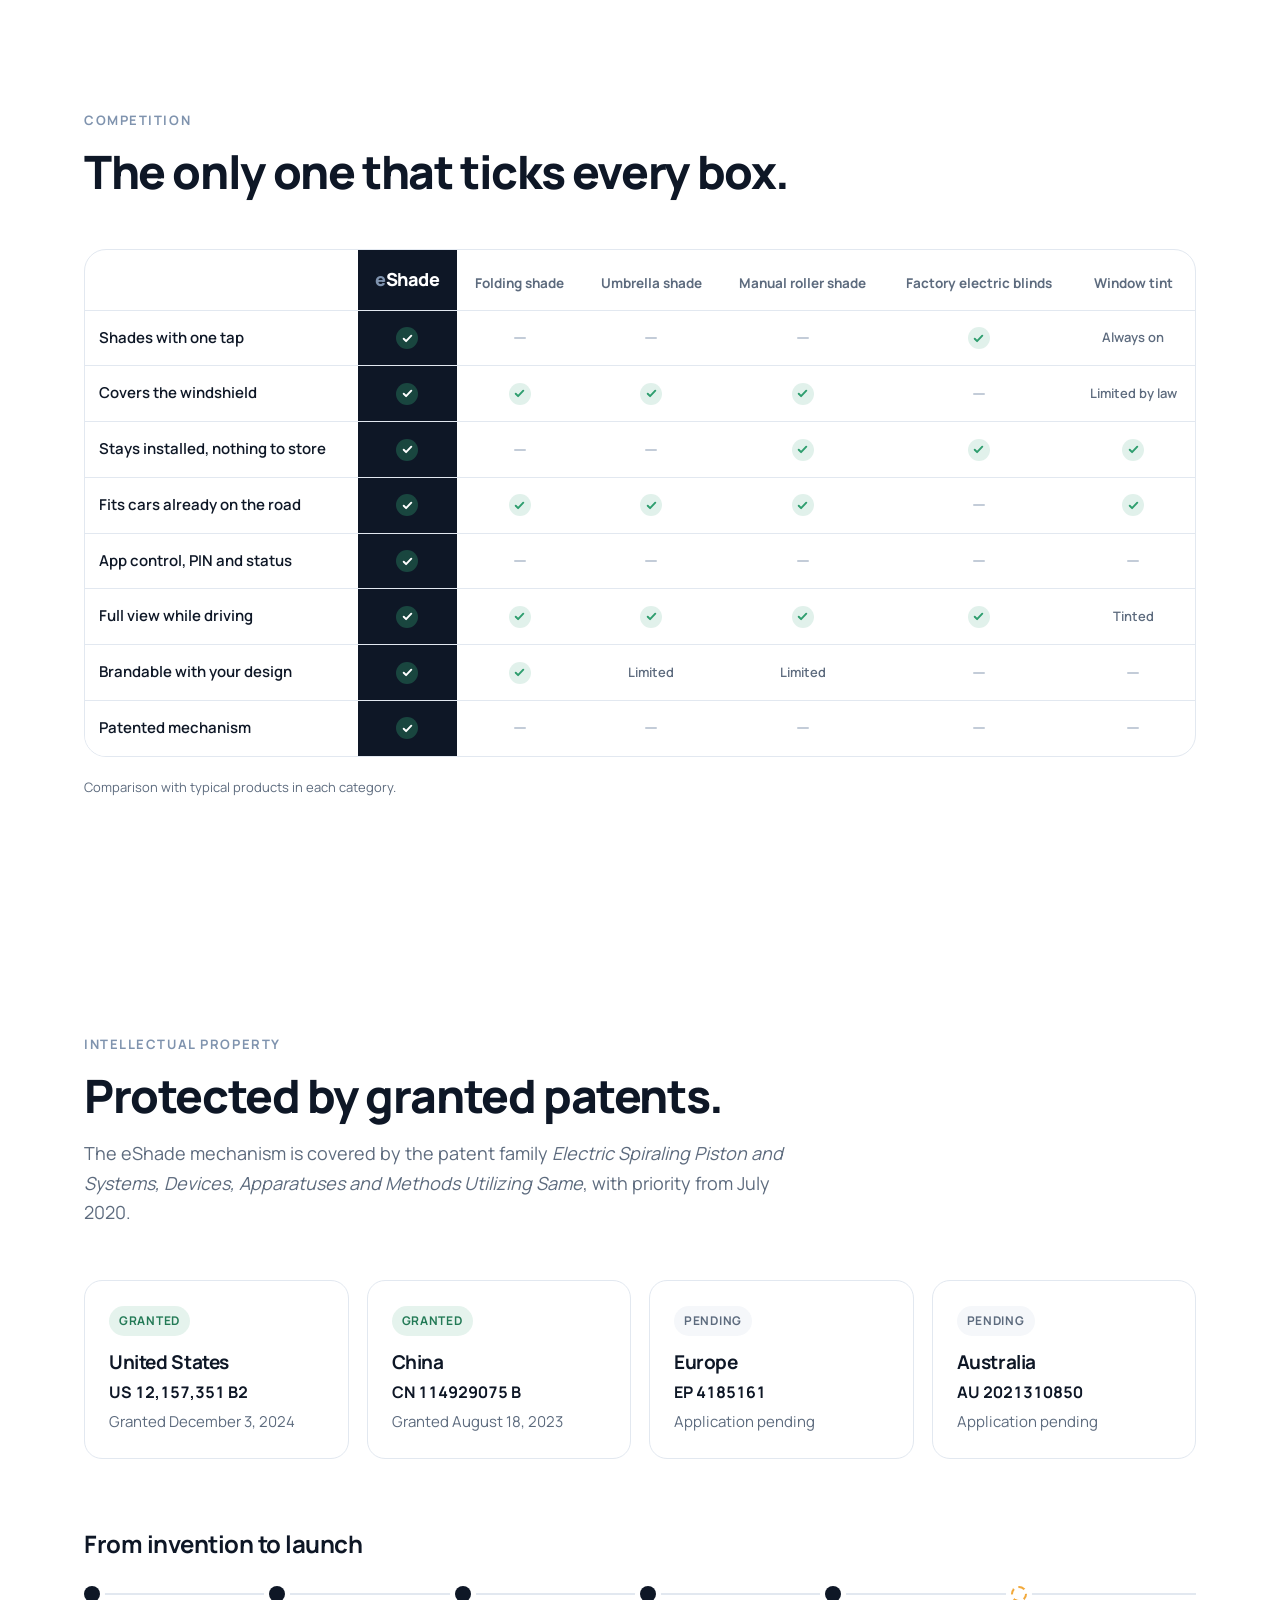
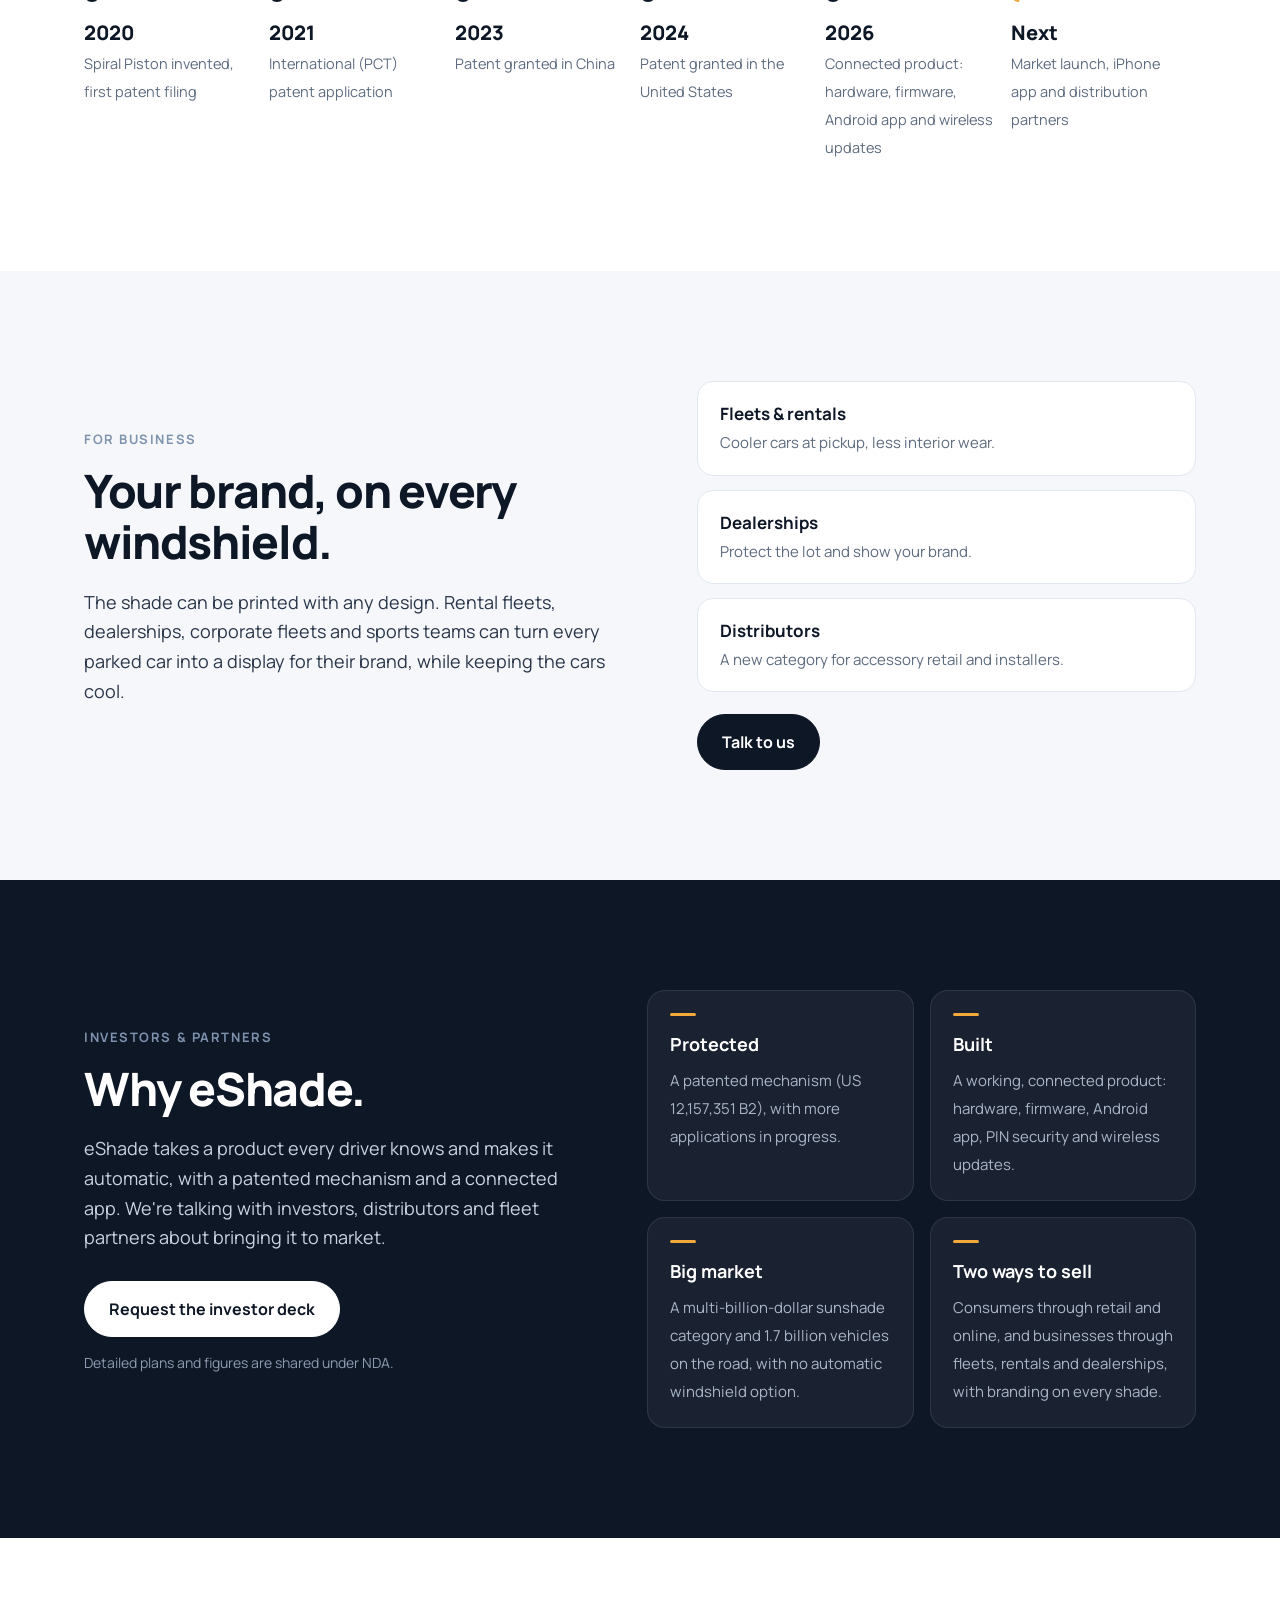
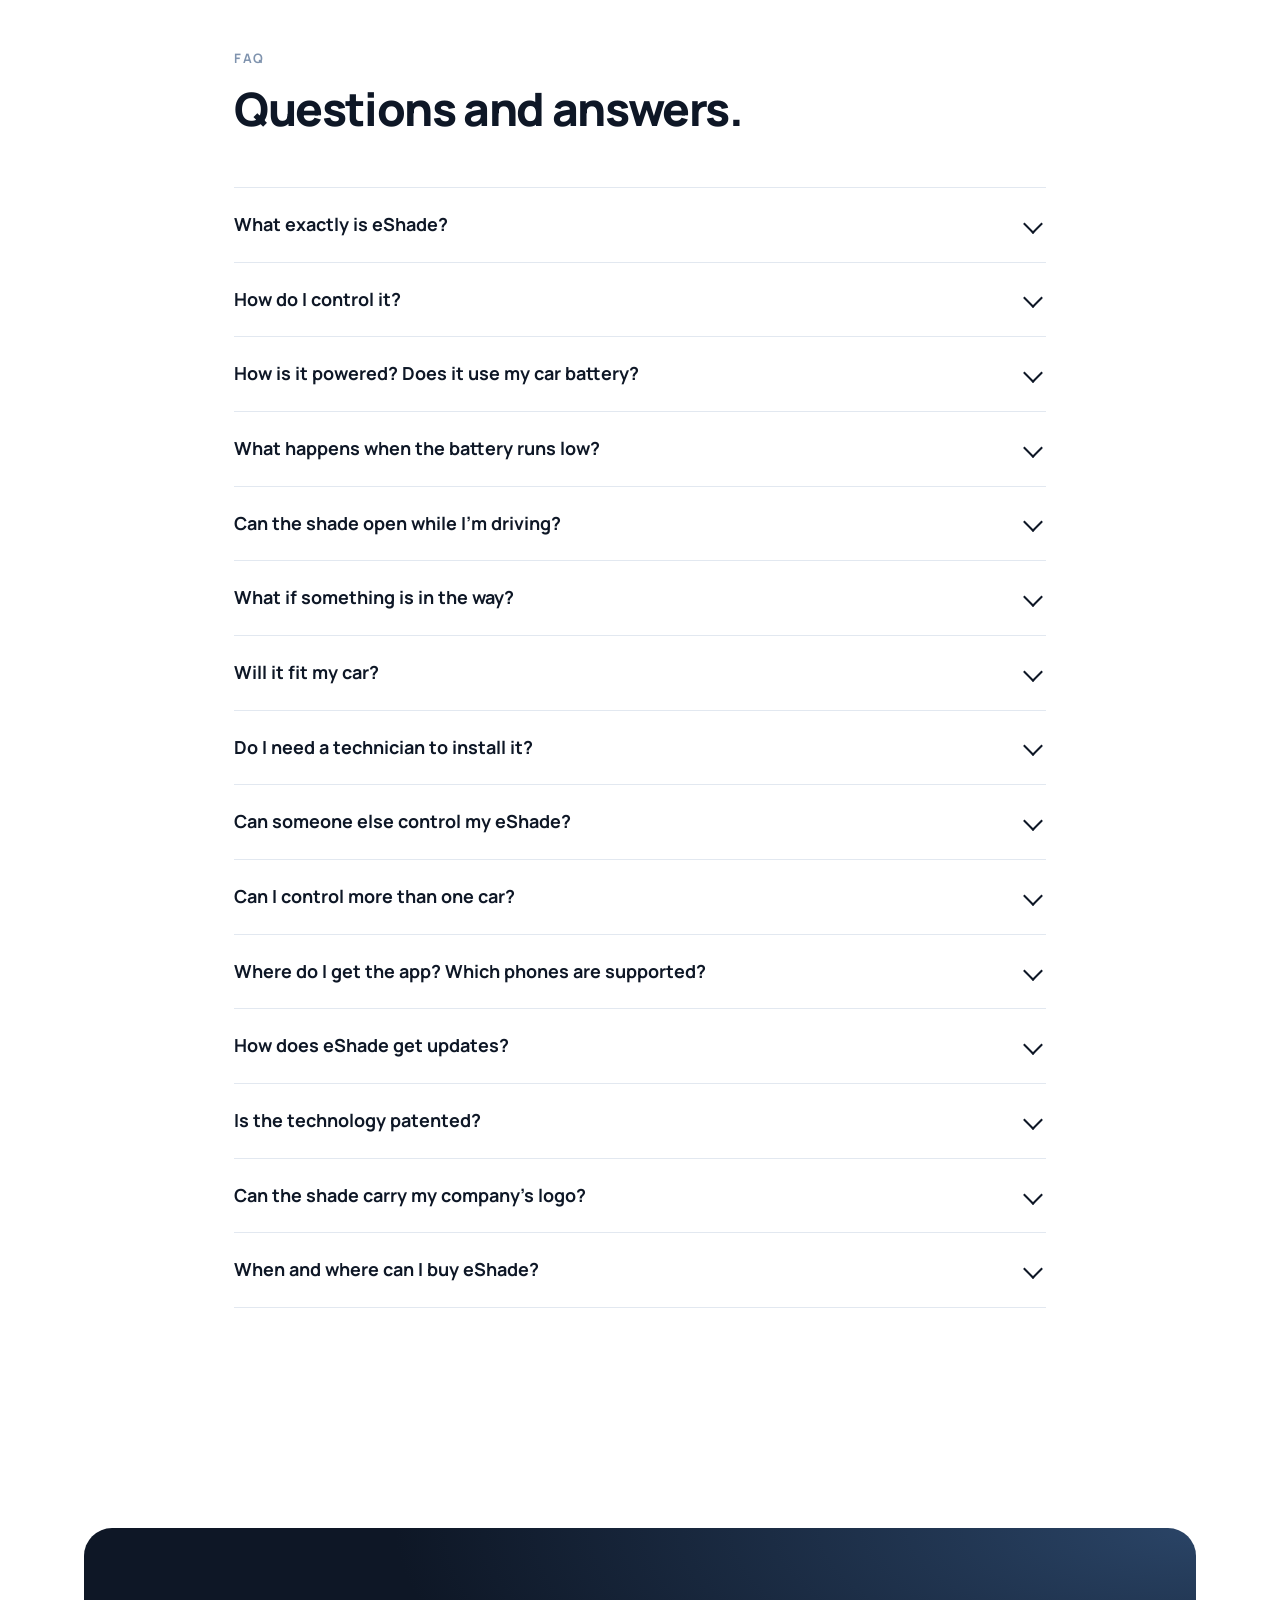
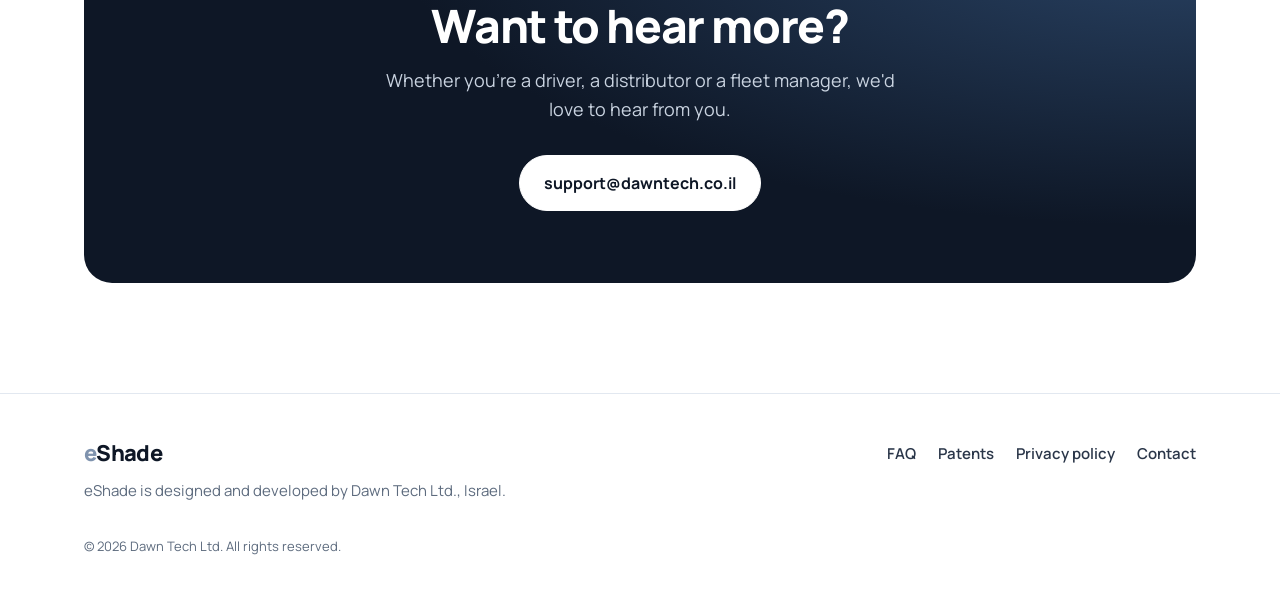
==== commit ea6dfa78: "eShade Android app 1.0.4 (firmware 1.40, original-firmware units no longer show as locked)" ====
--- a/index.html
+++ b/index.html
@@ -267,7 +267,7 @@
               <span><small>Coming soon for</small>iPhone</span>
             </span>
           </div>
-          <p class="note">Android 7.0 or newer, version 1.0.3, updated 1 October 2026 (24 MB). When Android asks, allow your browser to install apps. Your data stays on your phone. <a href="eshade/privacy/">Privacy policy</a></p>
+          <p class="note">Android 7.0 or newer, version 1.0.4, updated 13 October 2026 (24 MB). When Android asks, allow your browser to install apps. Your data stays on your phone. <a href="eshade/privacy/">Privacy policy</a></p>
         </div>
       </div>
     </section>
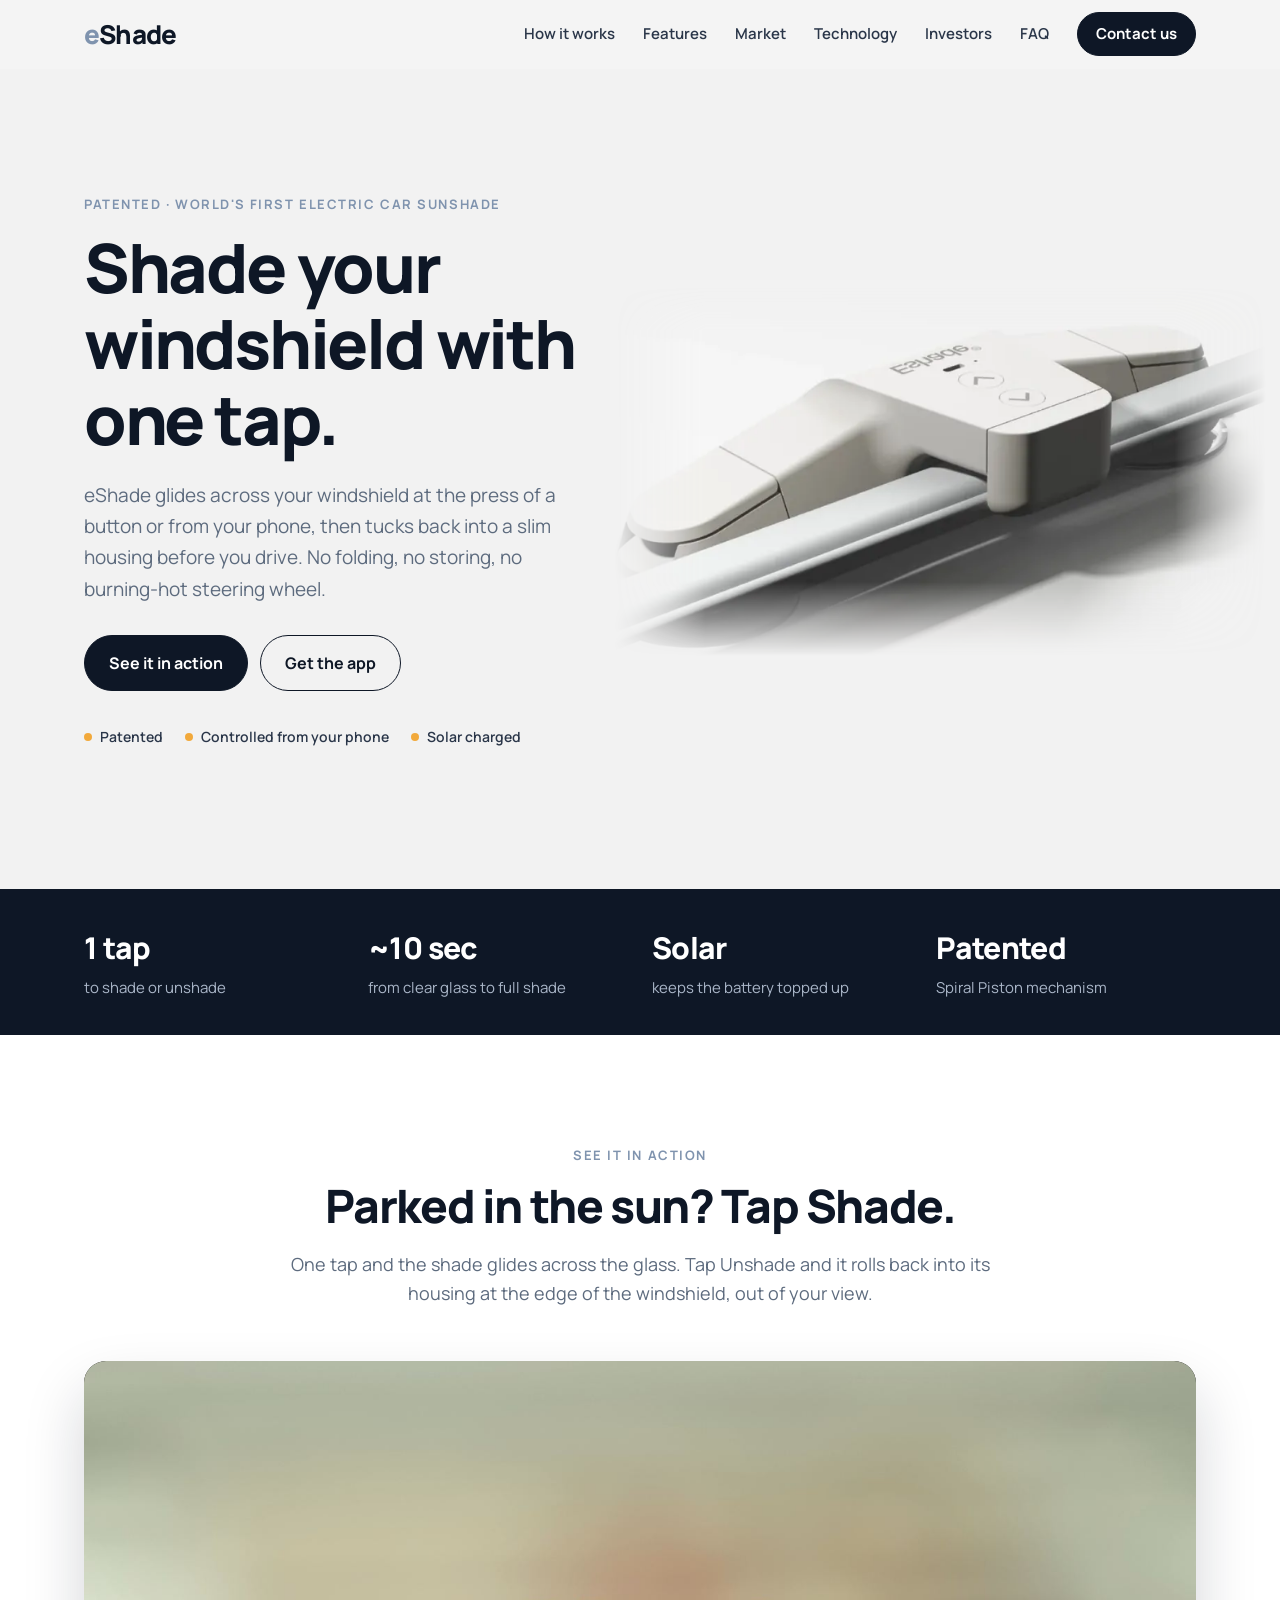
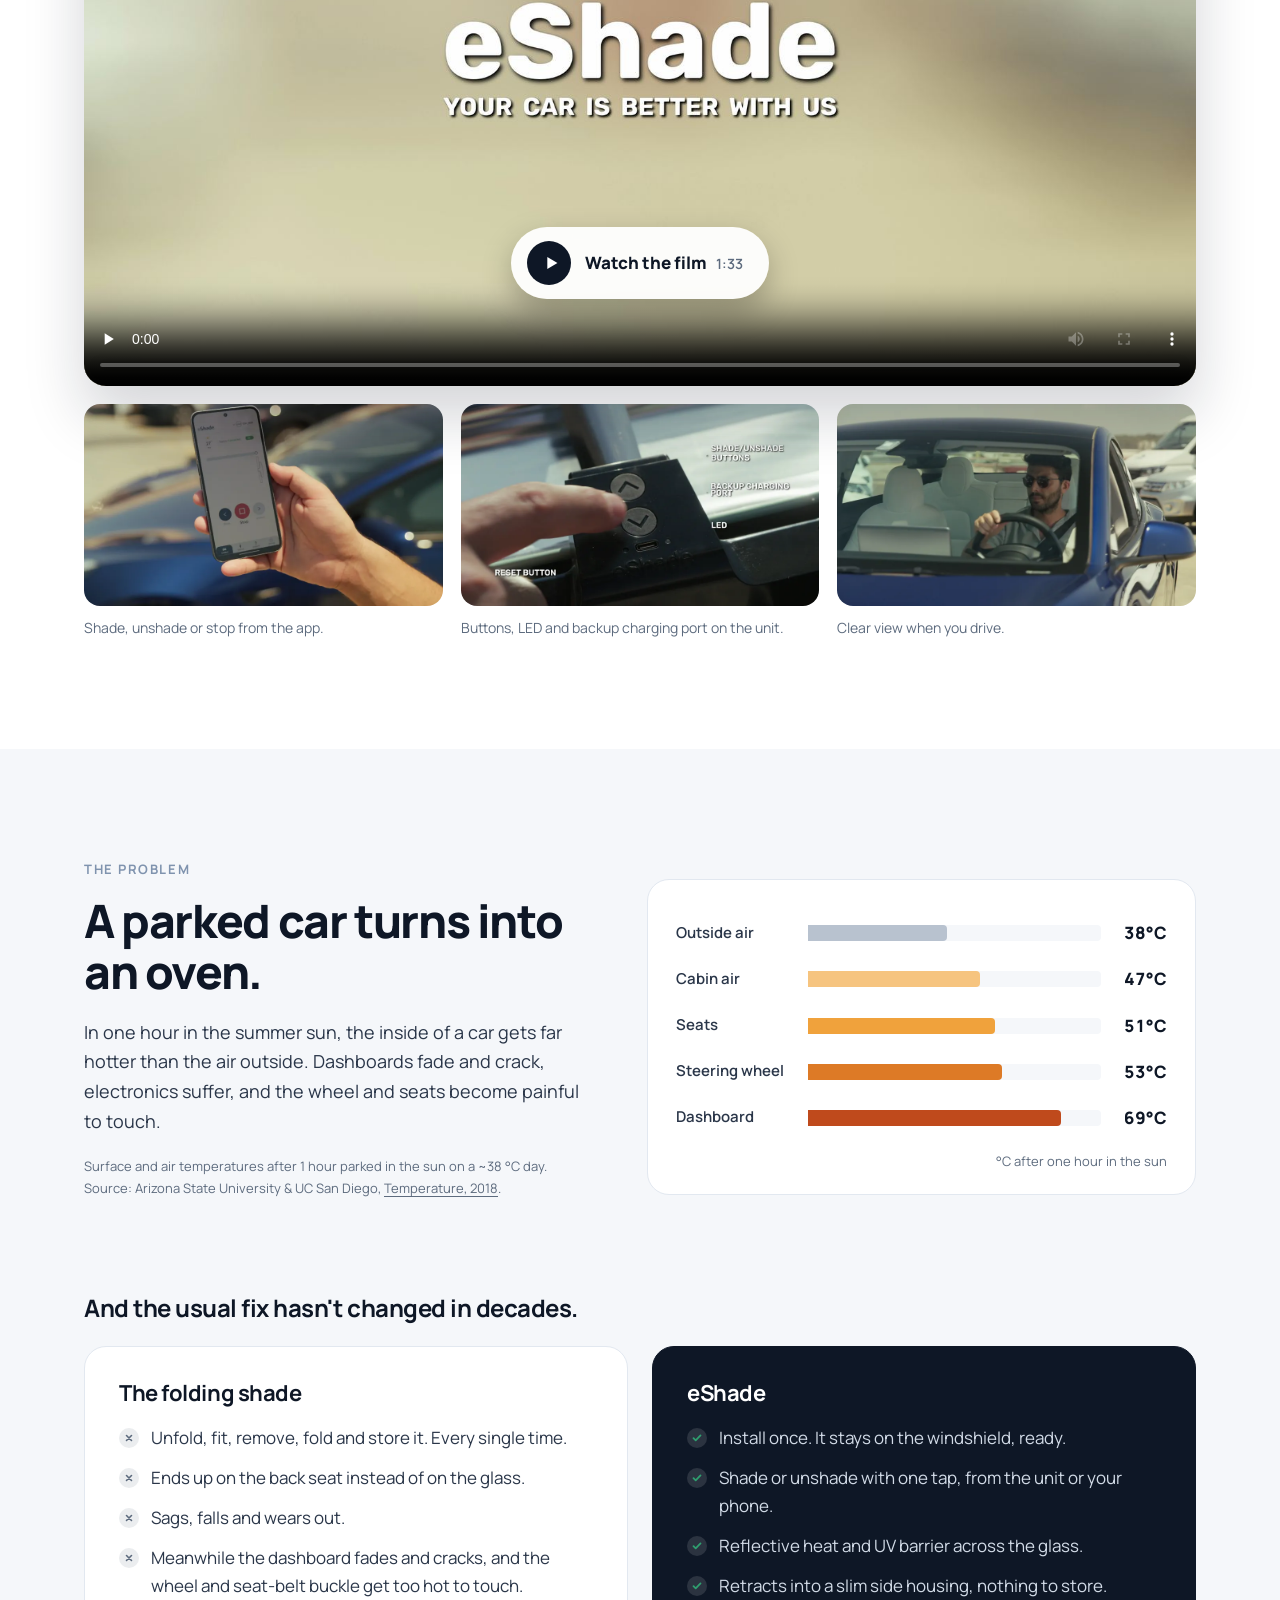
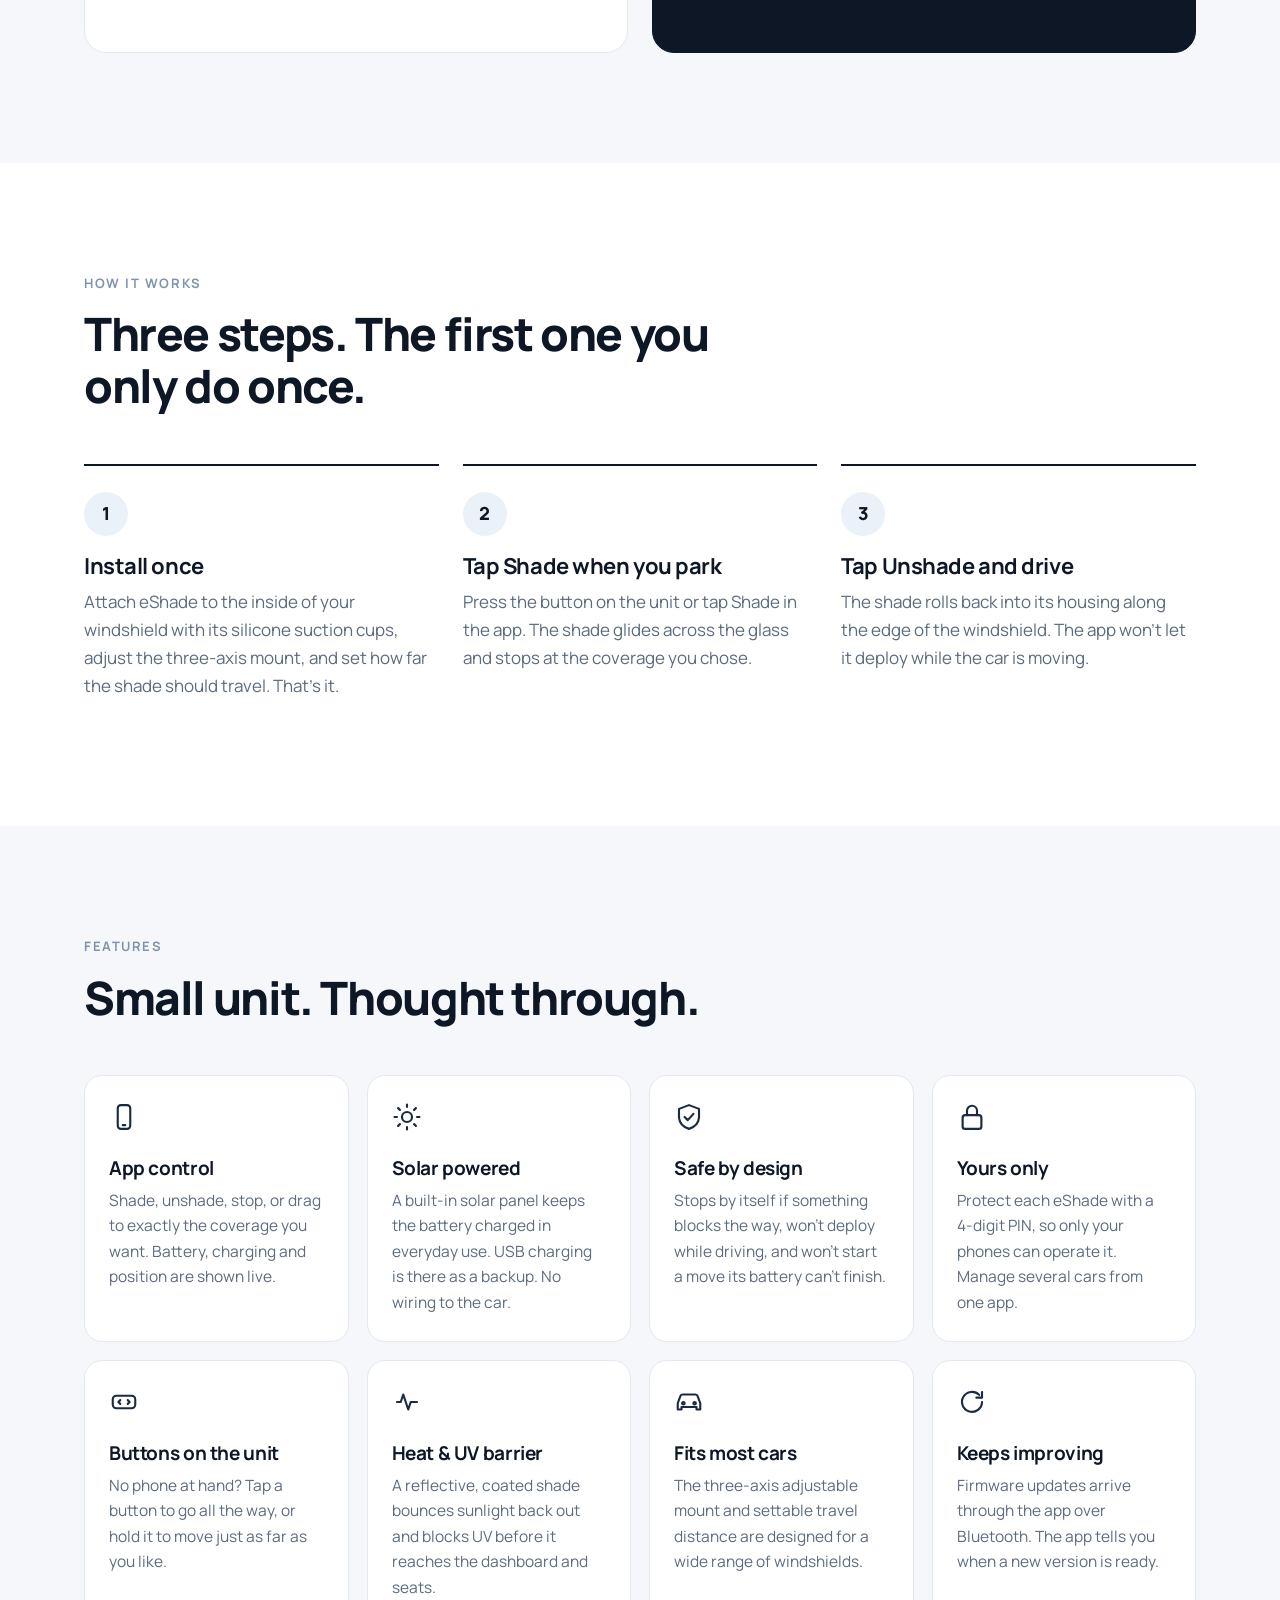
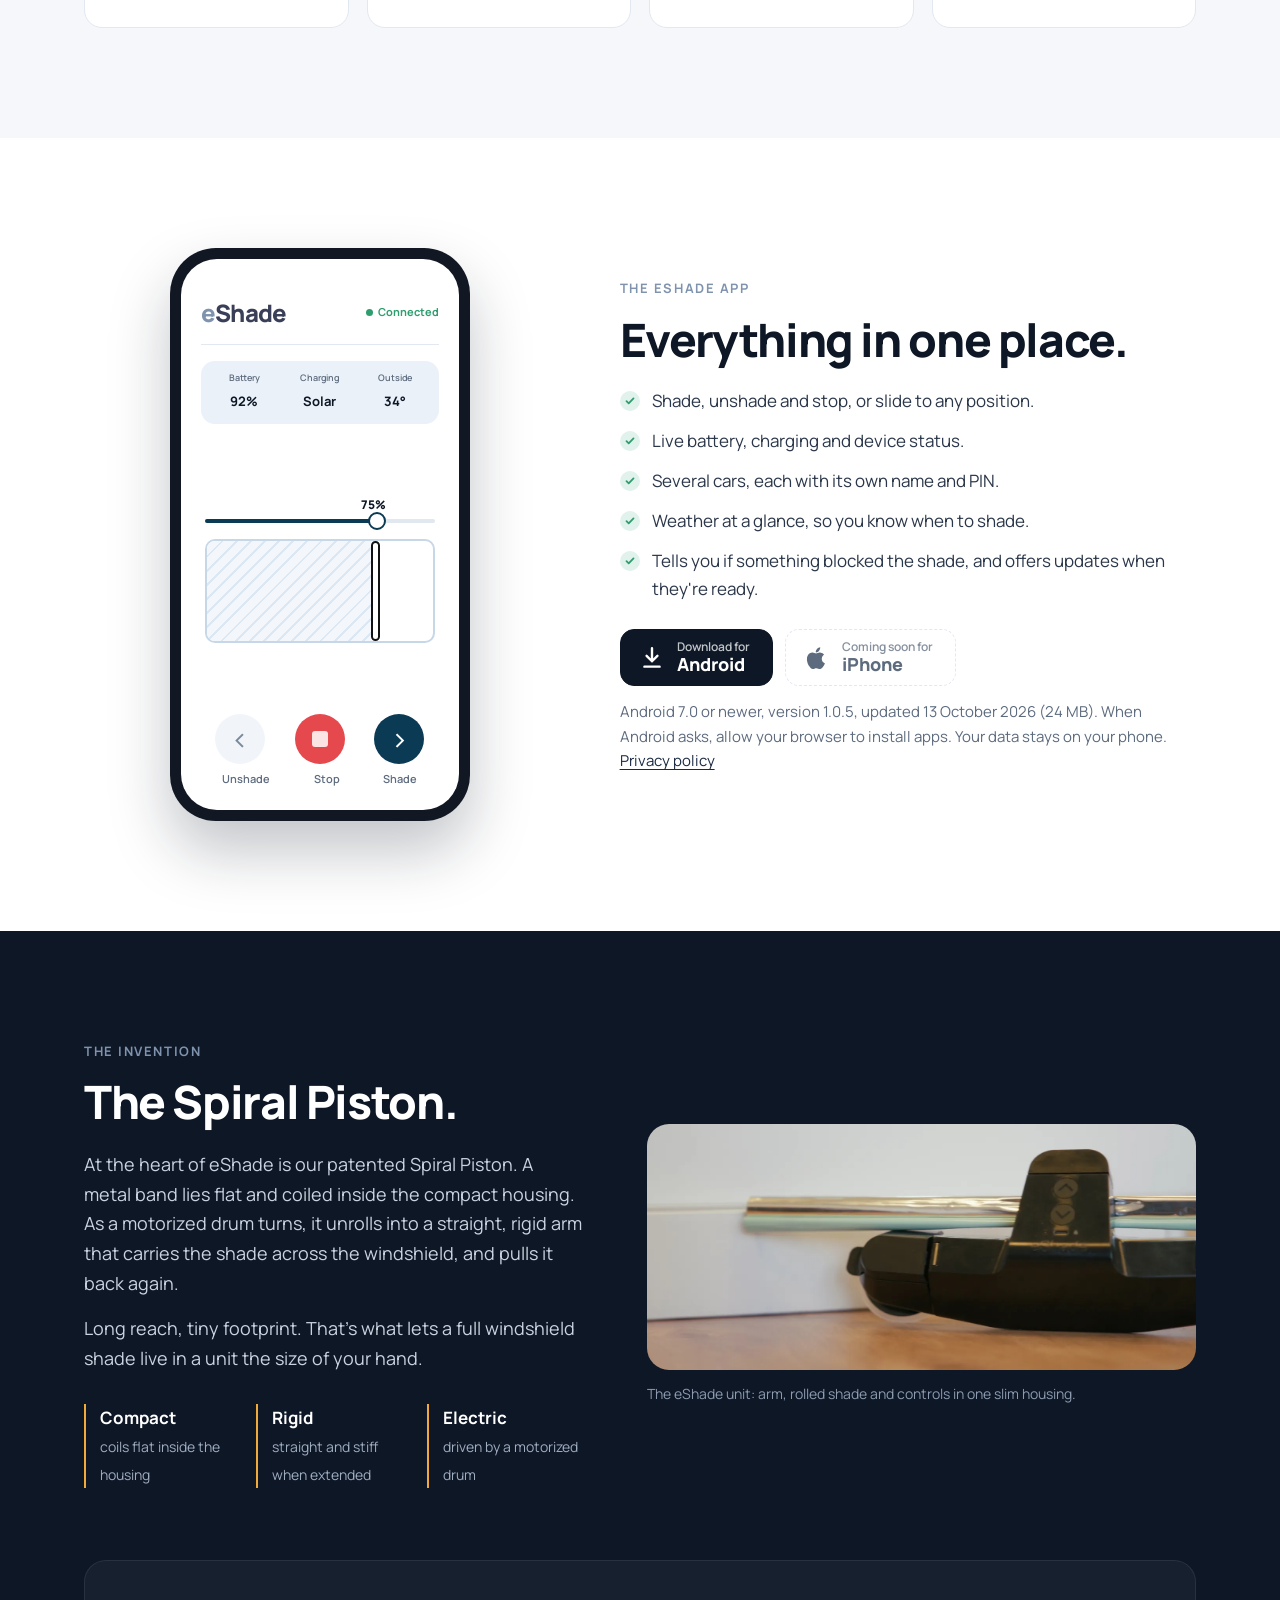
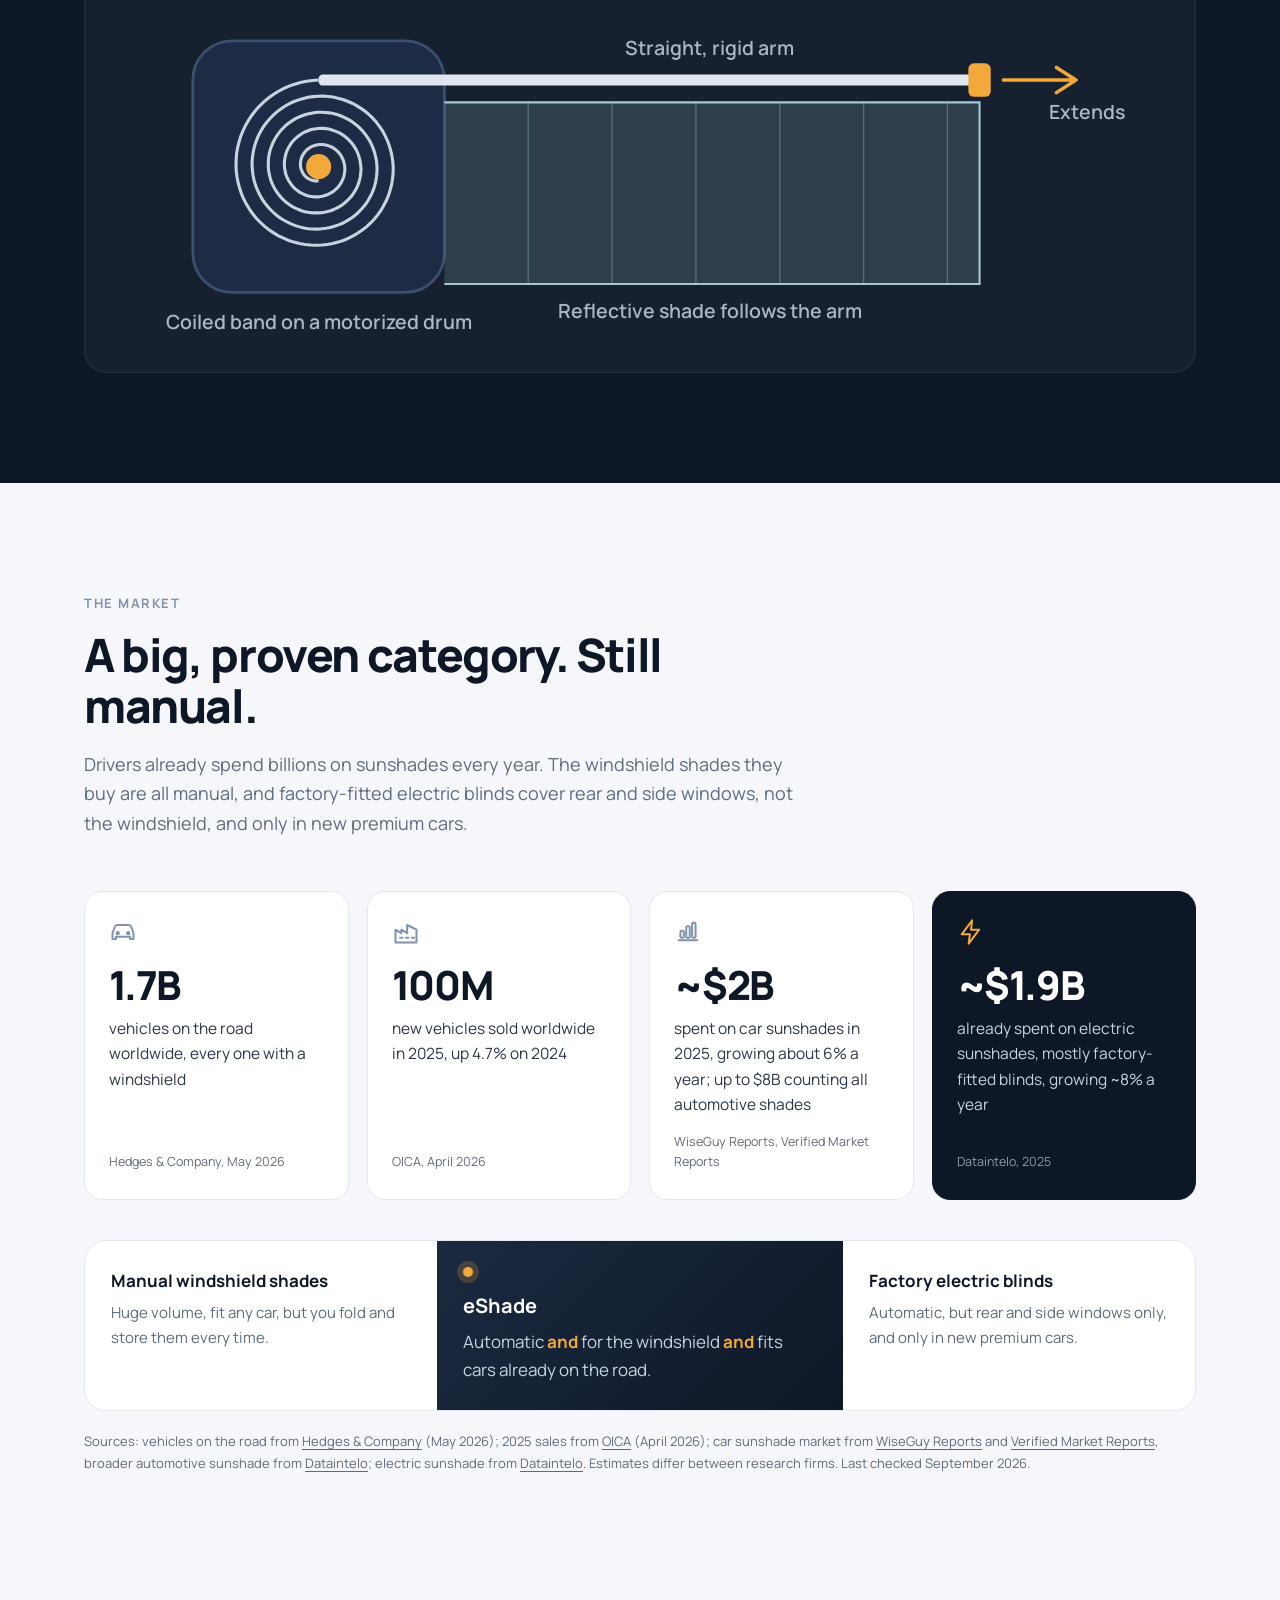
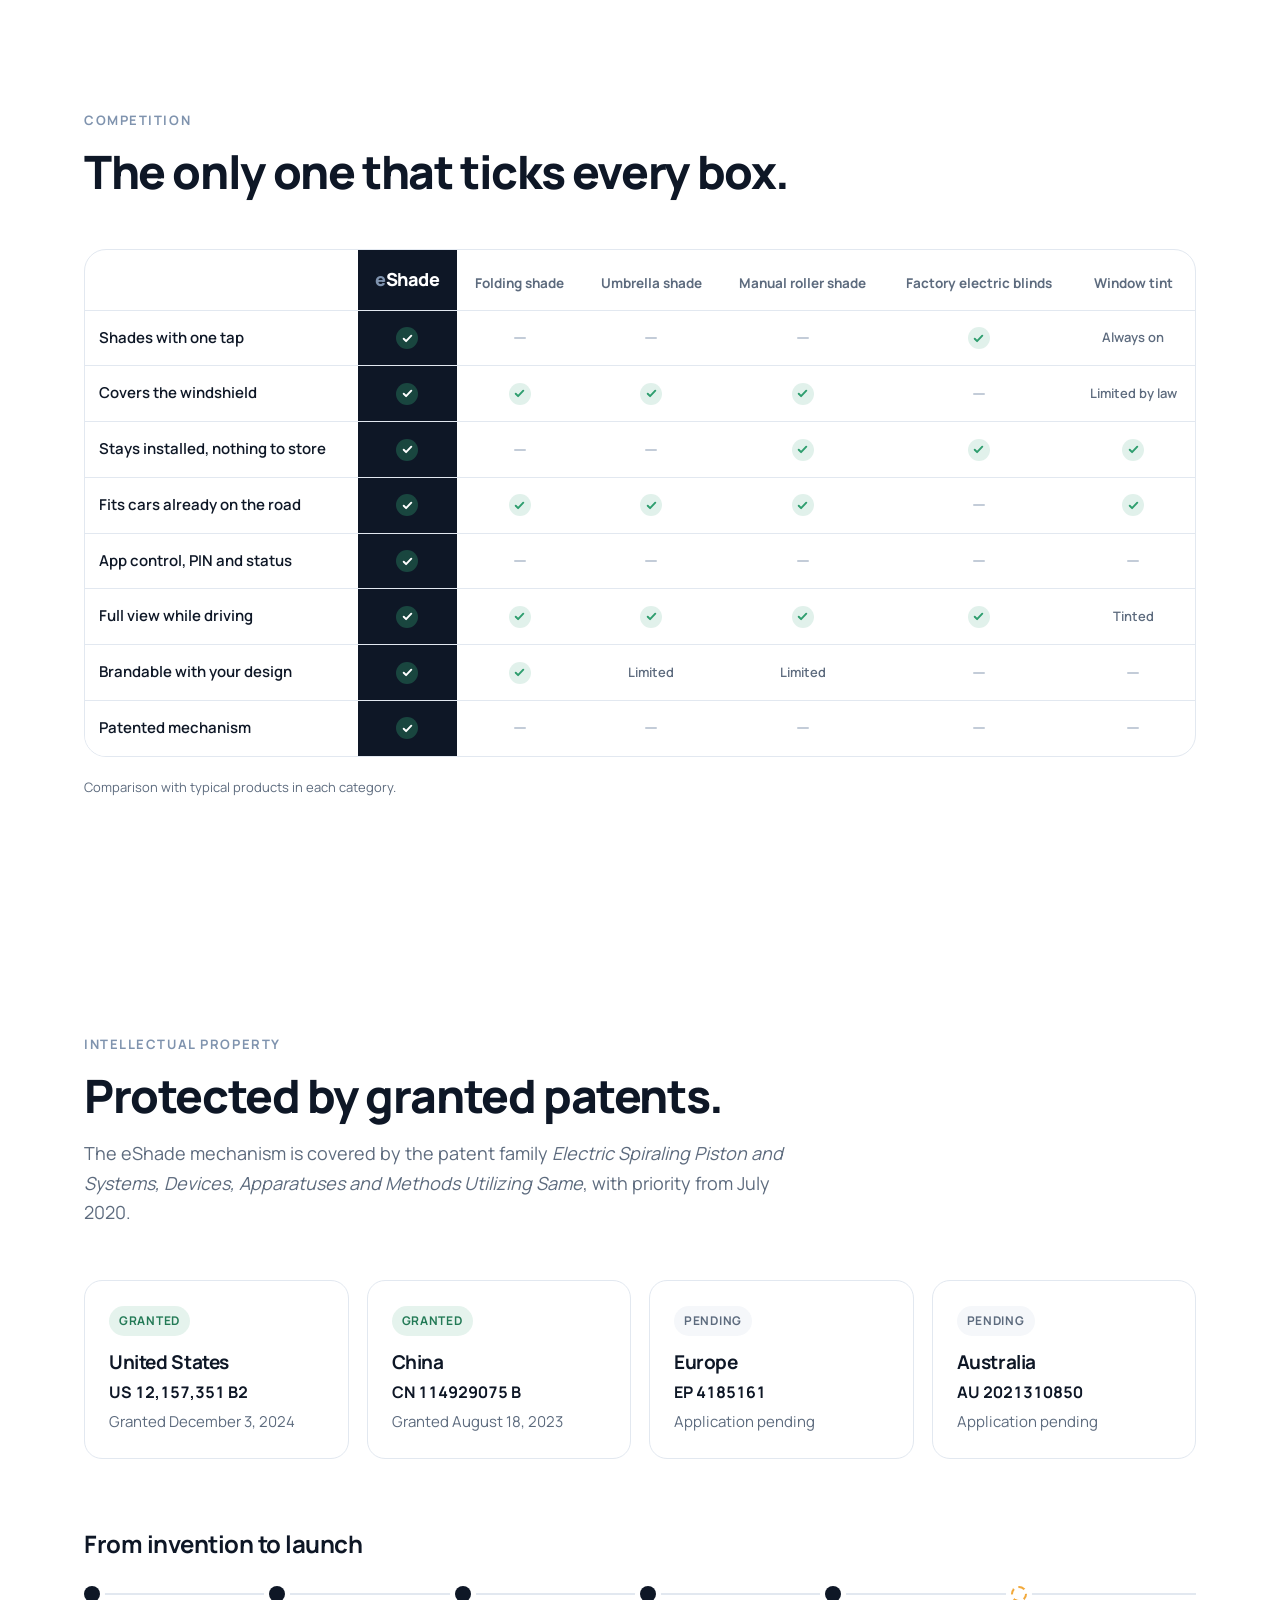
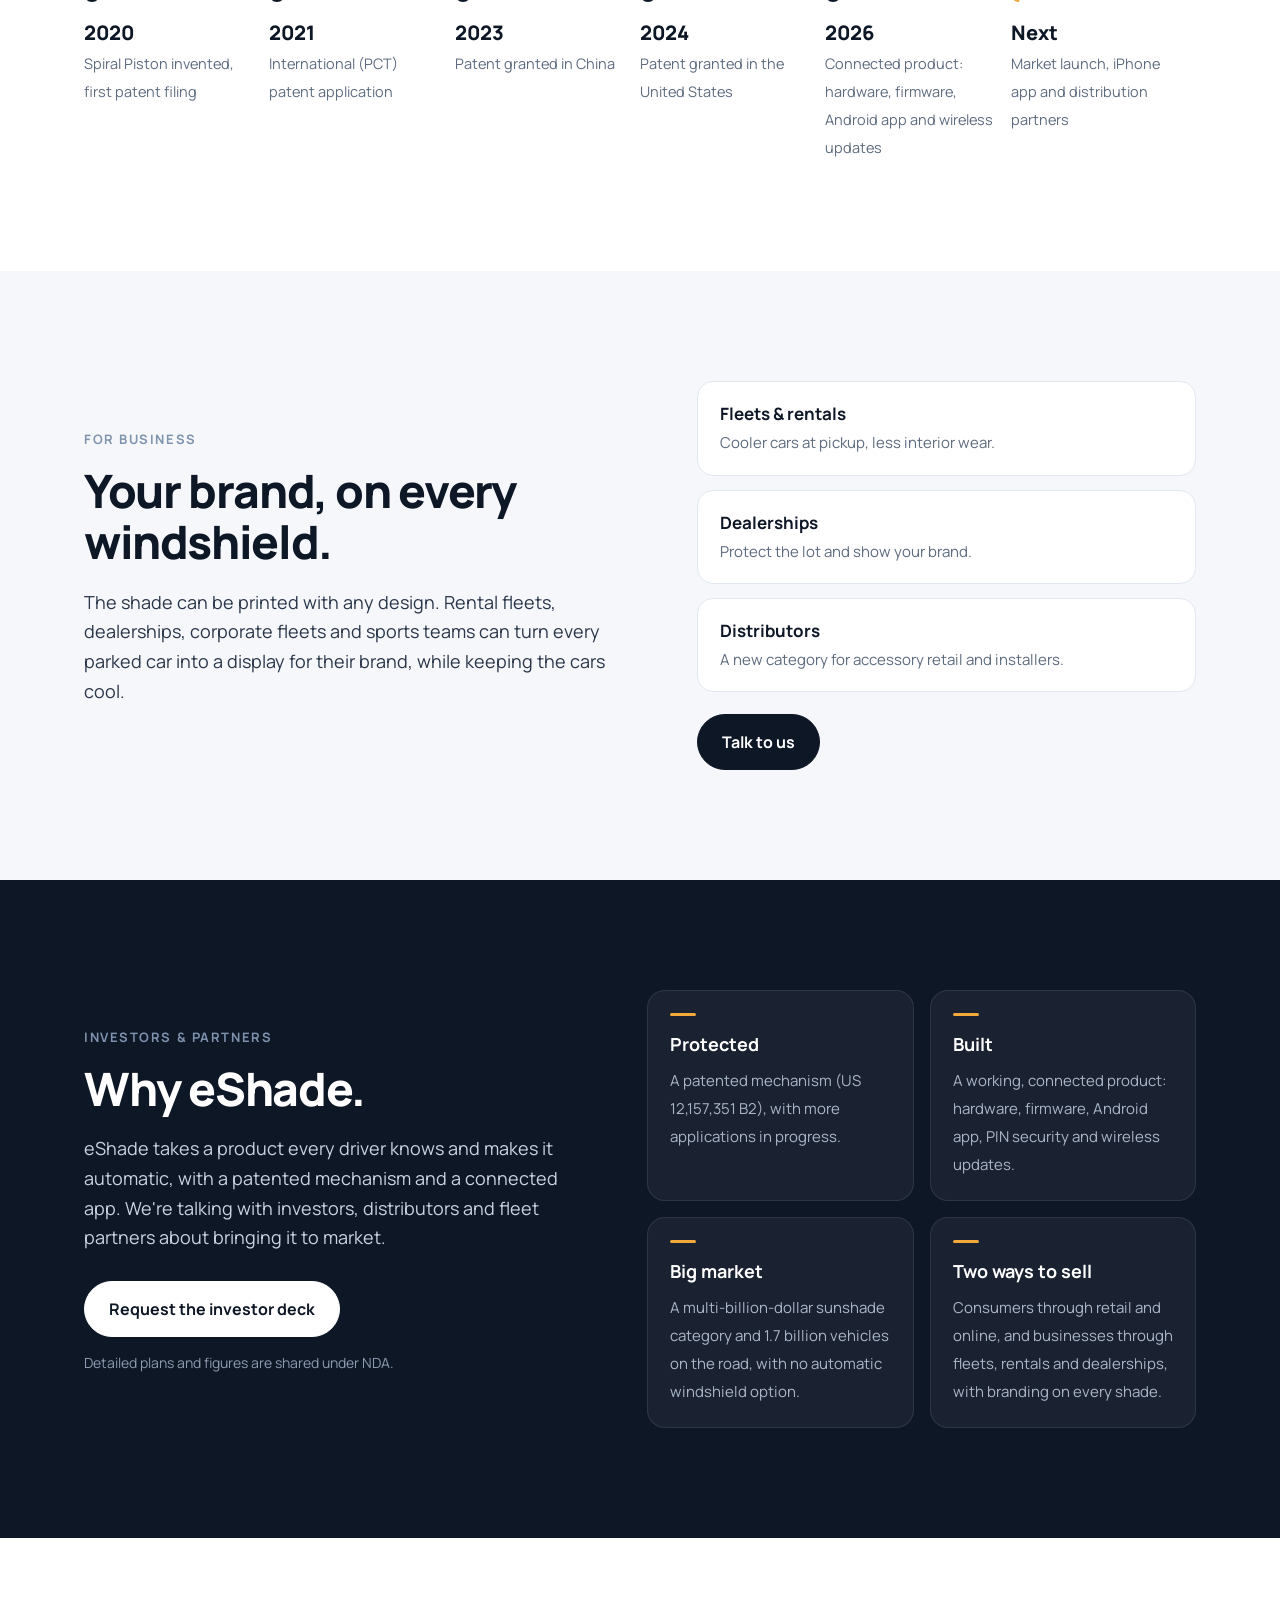
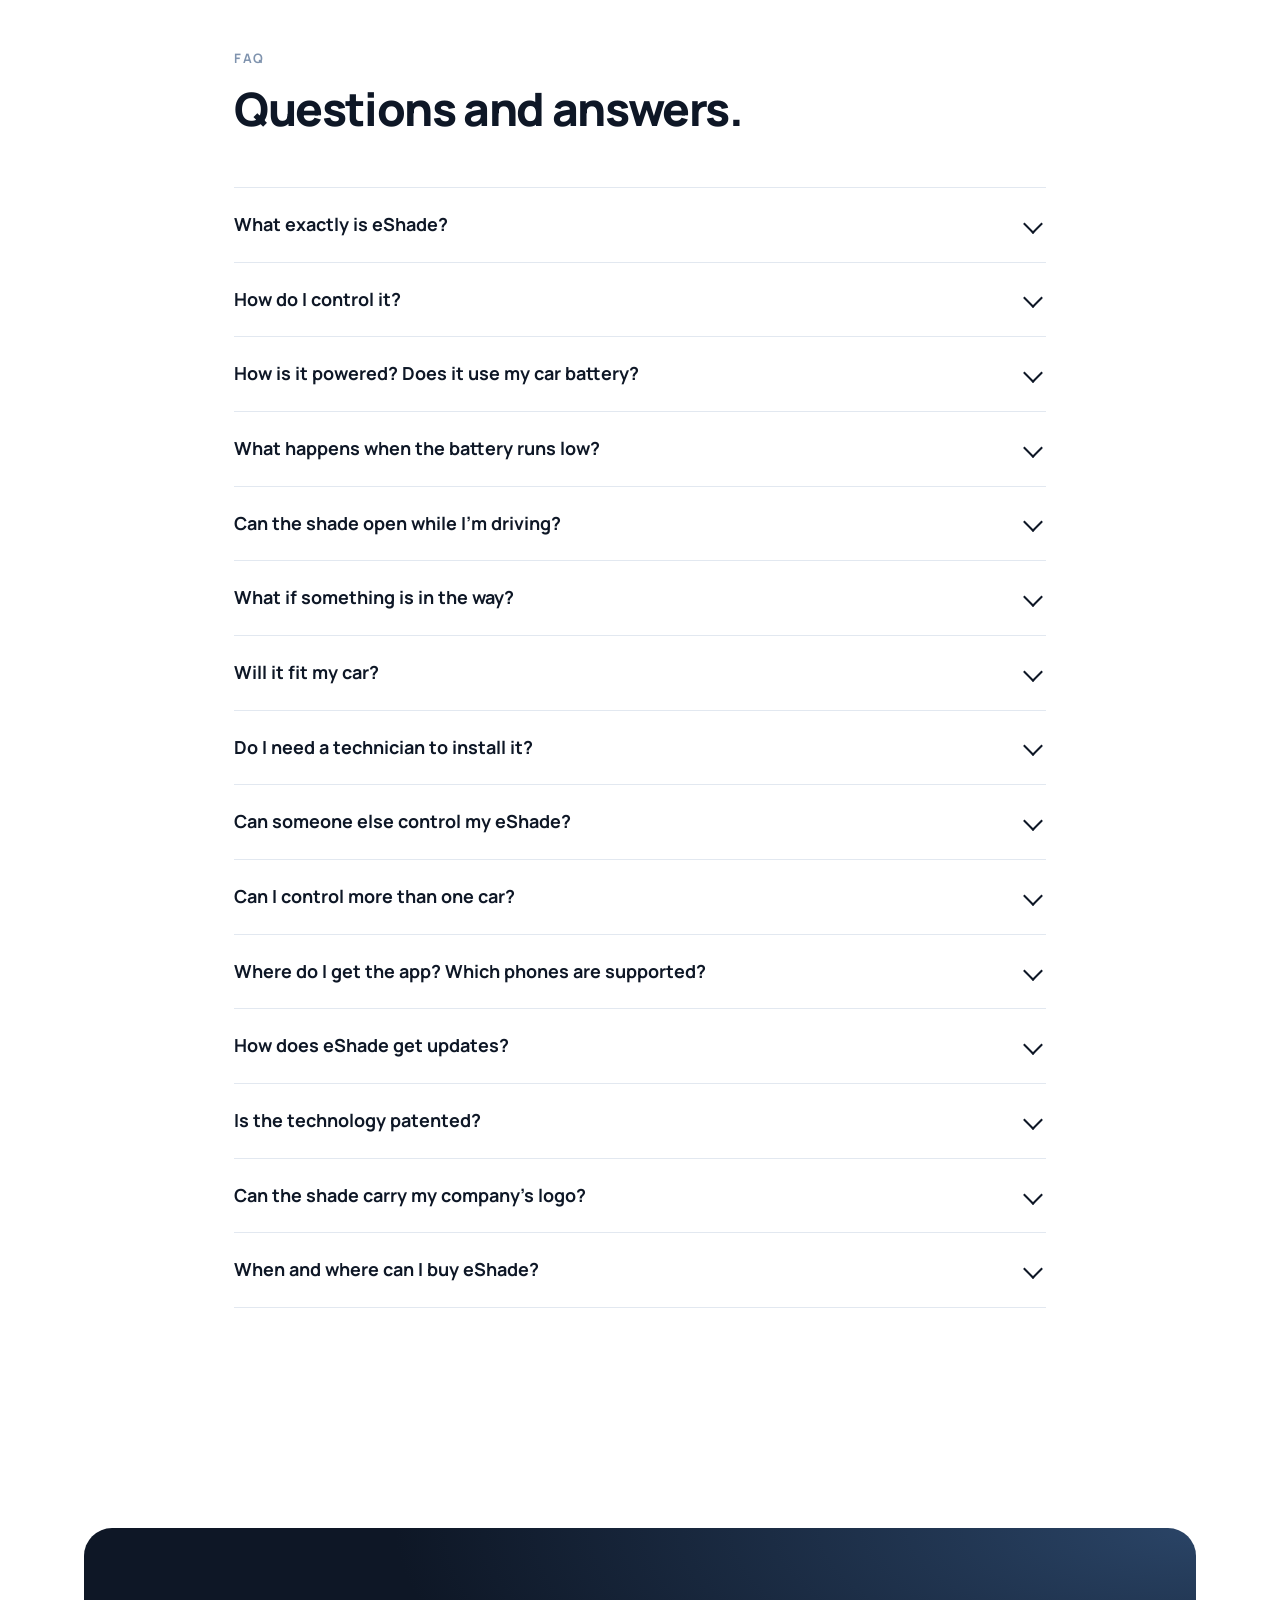
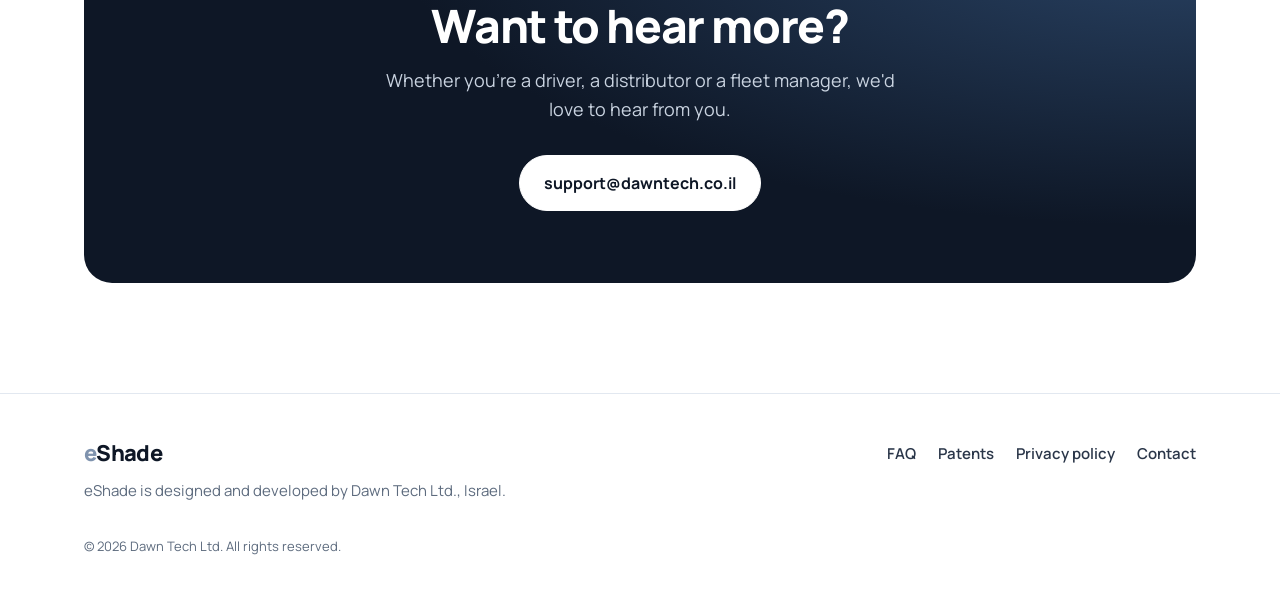
==== commit 1883d887: "eShade Android app 1.0.5 (EVT units no longer show as locked)" ====
--- a/index.html
+++ b/index.html
@@ -267,7 +267,7 @@
               <span><small>Coming soon for</small>iPhone</span>
             </span>
           </div>
-          <p class="note">Android 7.0 or newer, version 1.0.4, updated 13 October 2026 (24 MB). When Android asks, allow your browser to install apps. Your data stays on your phone. <a href="eshade/privacy/">Privacy policy</a></p>
+          <p class="note">Android 7.0 or newer, version 1.0.5, updated 13 October 2026 (24 MB). When Android asks, allow your browser to install apps. Your data stays on your phone. <a href="eshade/privacy/">Privacy policy</a></p>
         </div>
       </div>
     </section>
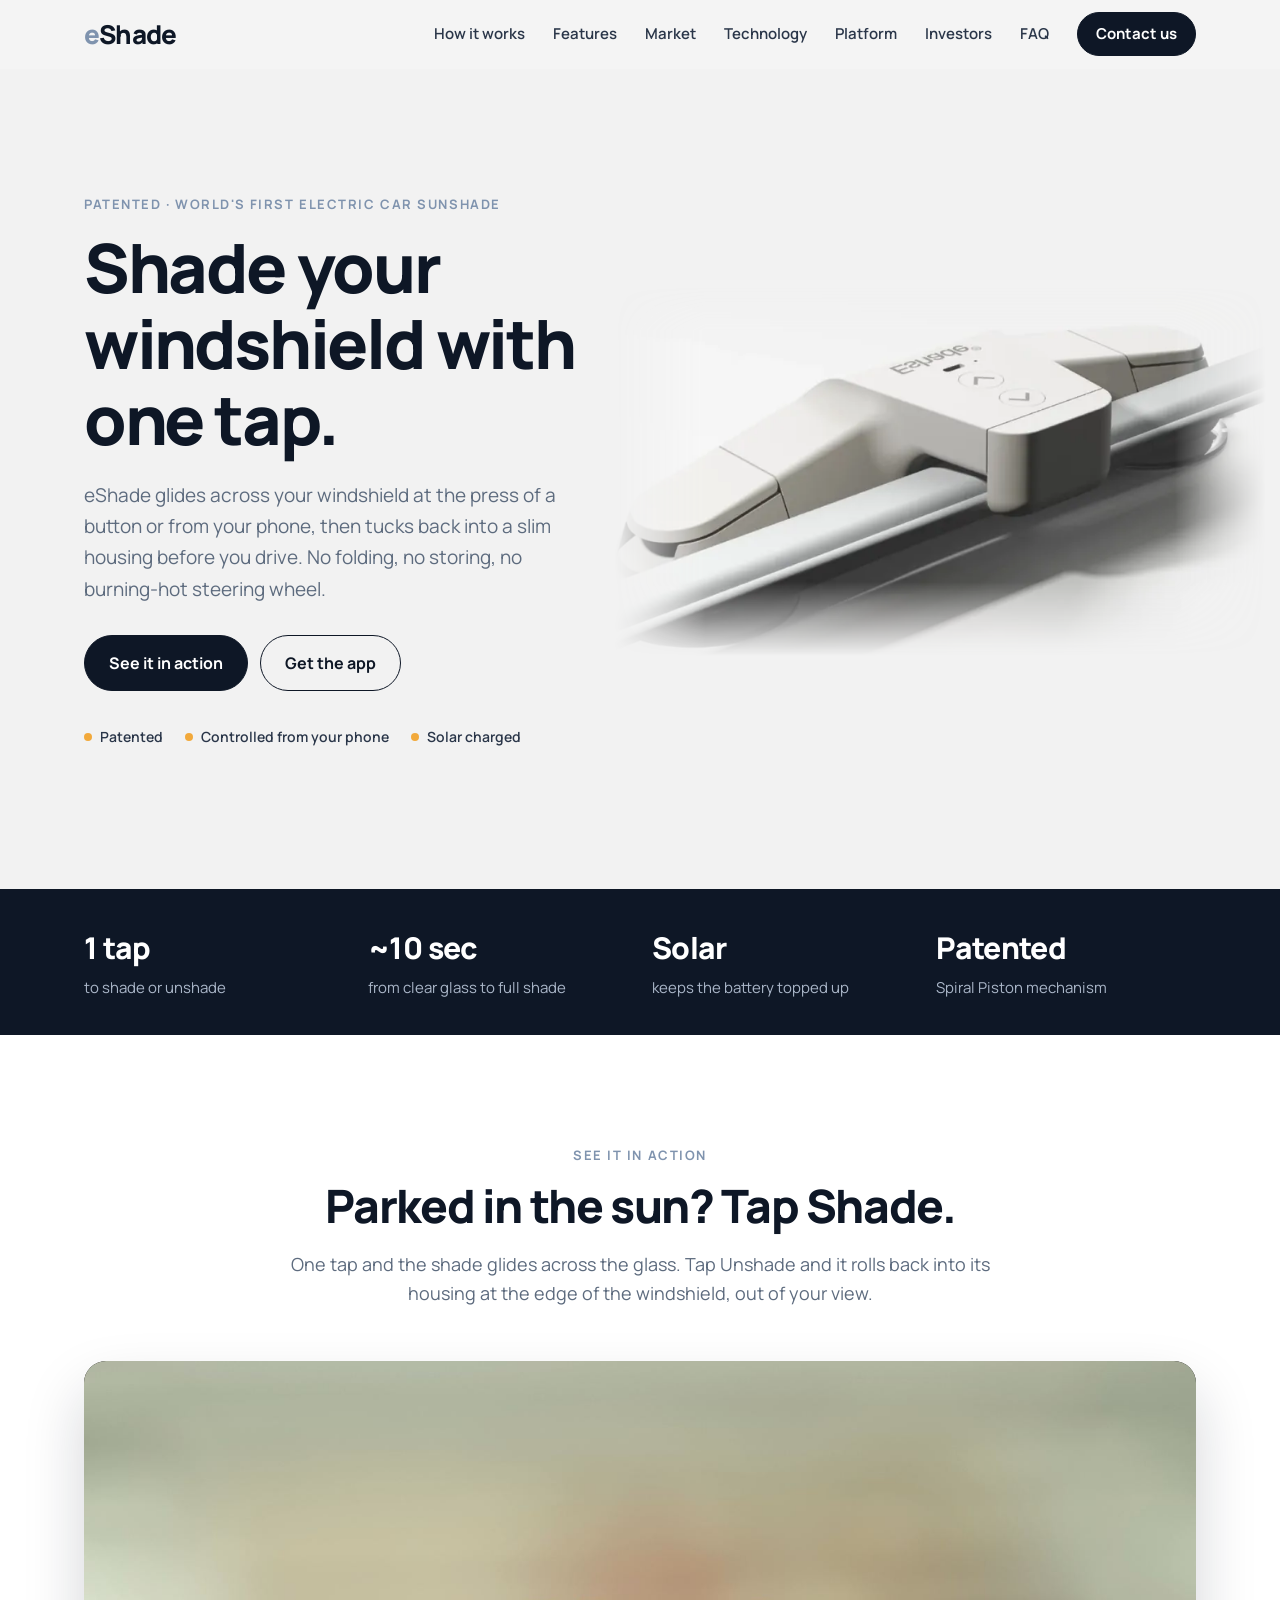
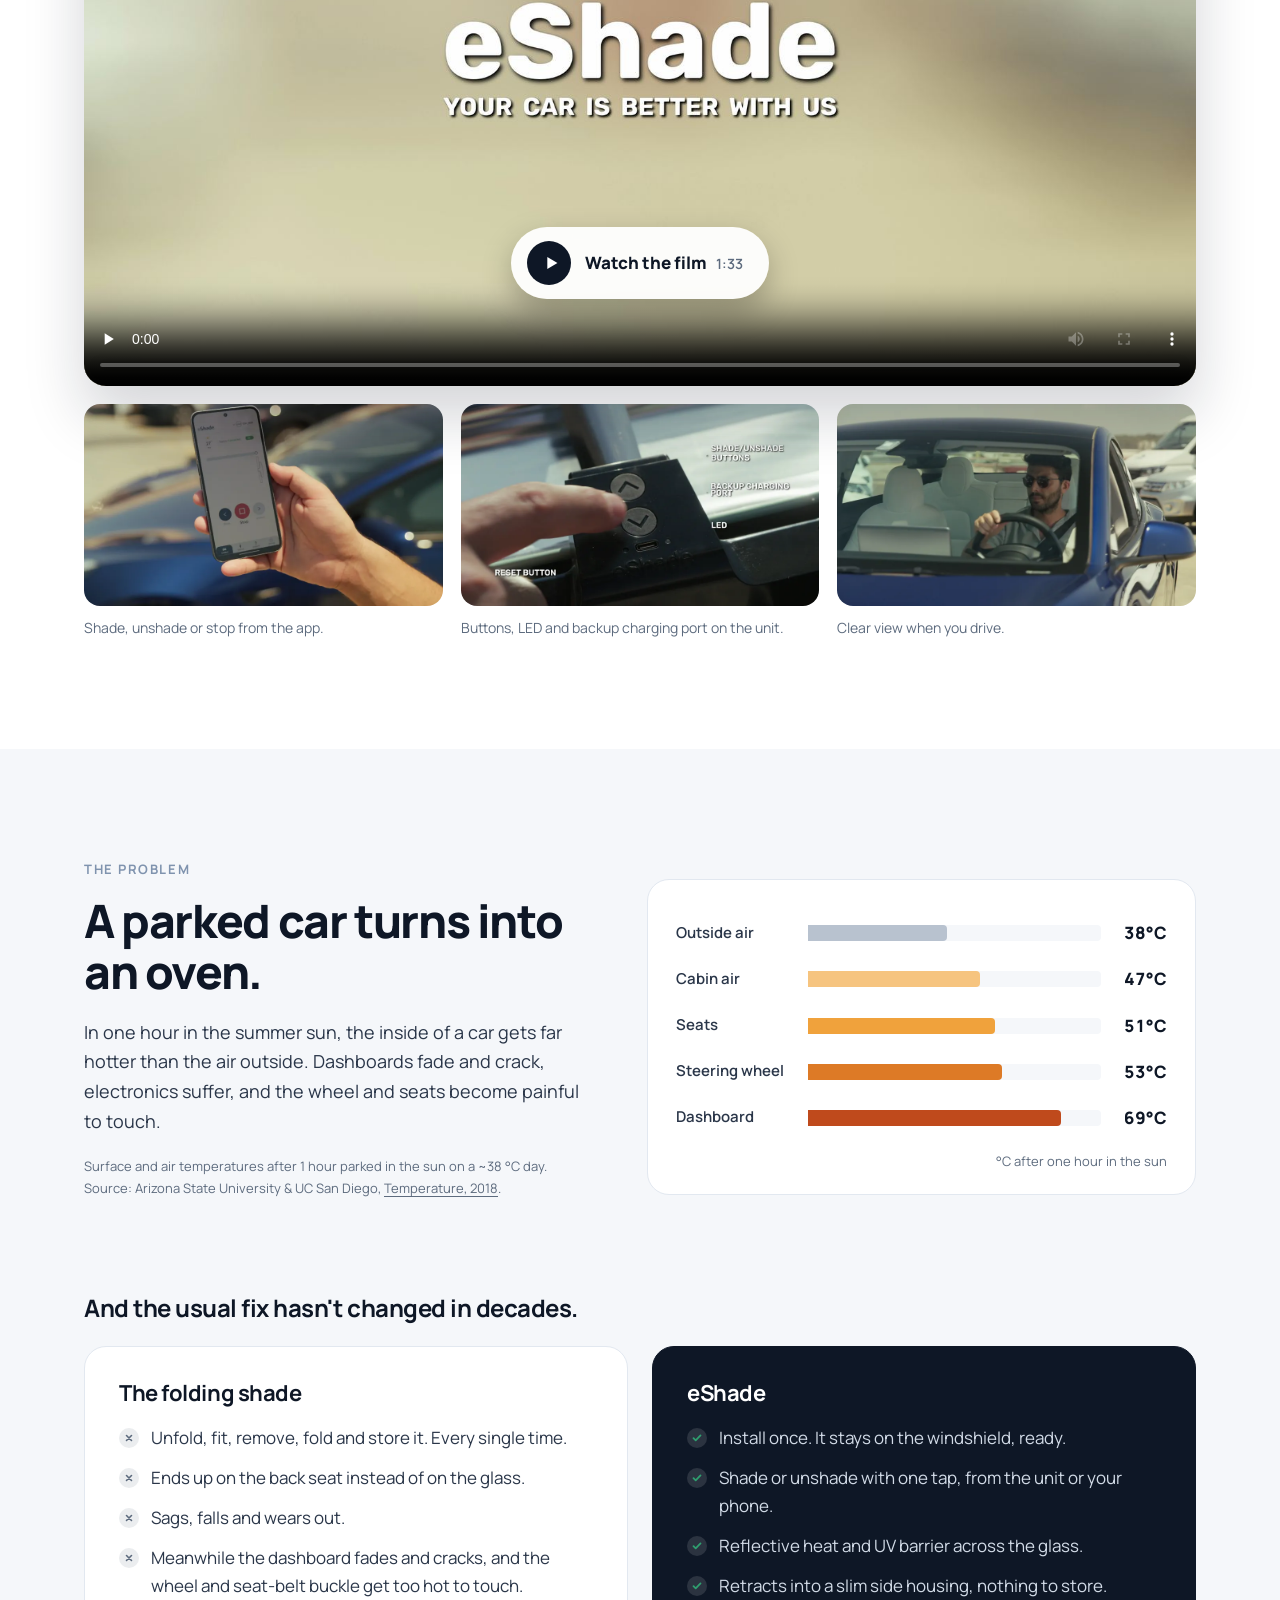
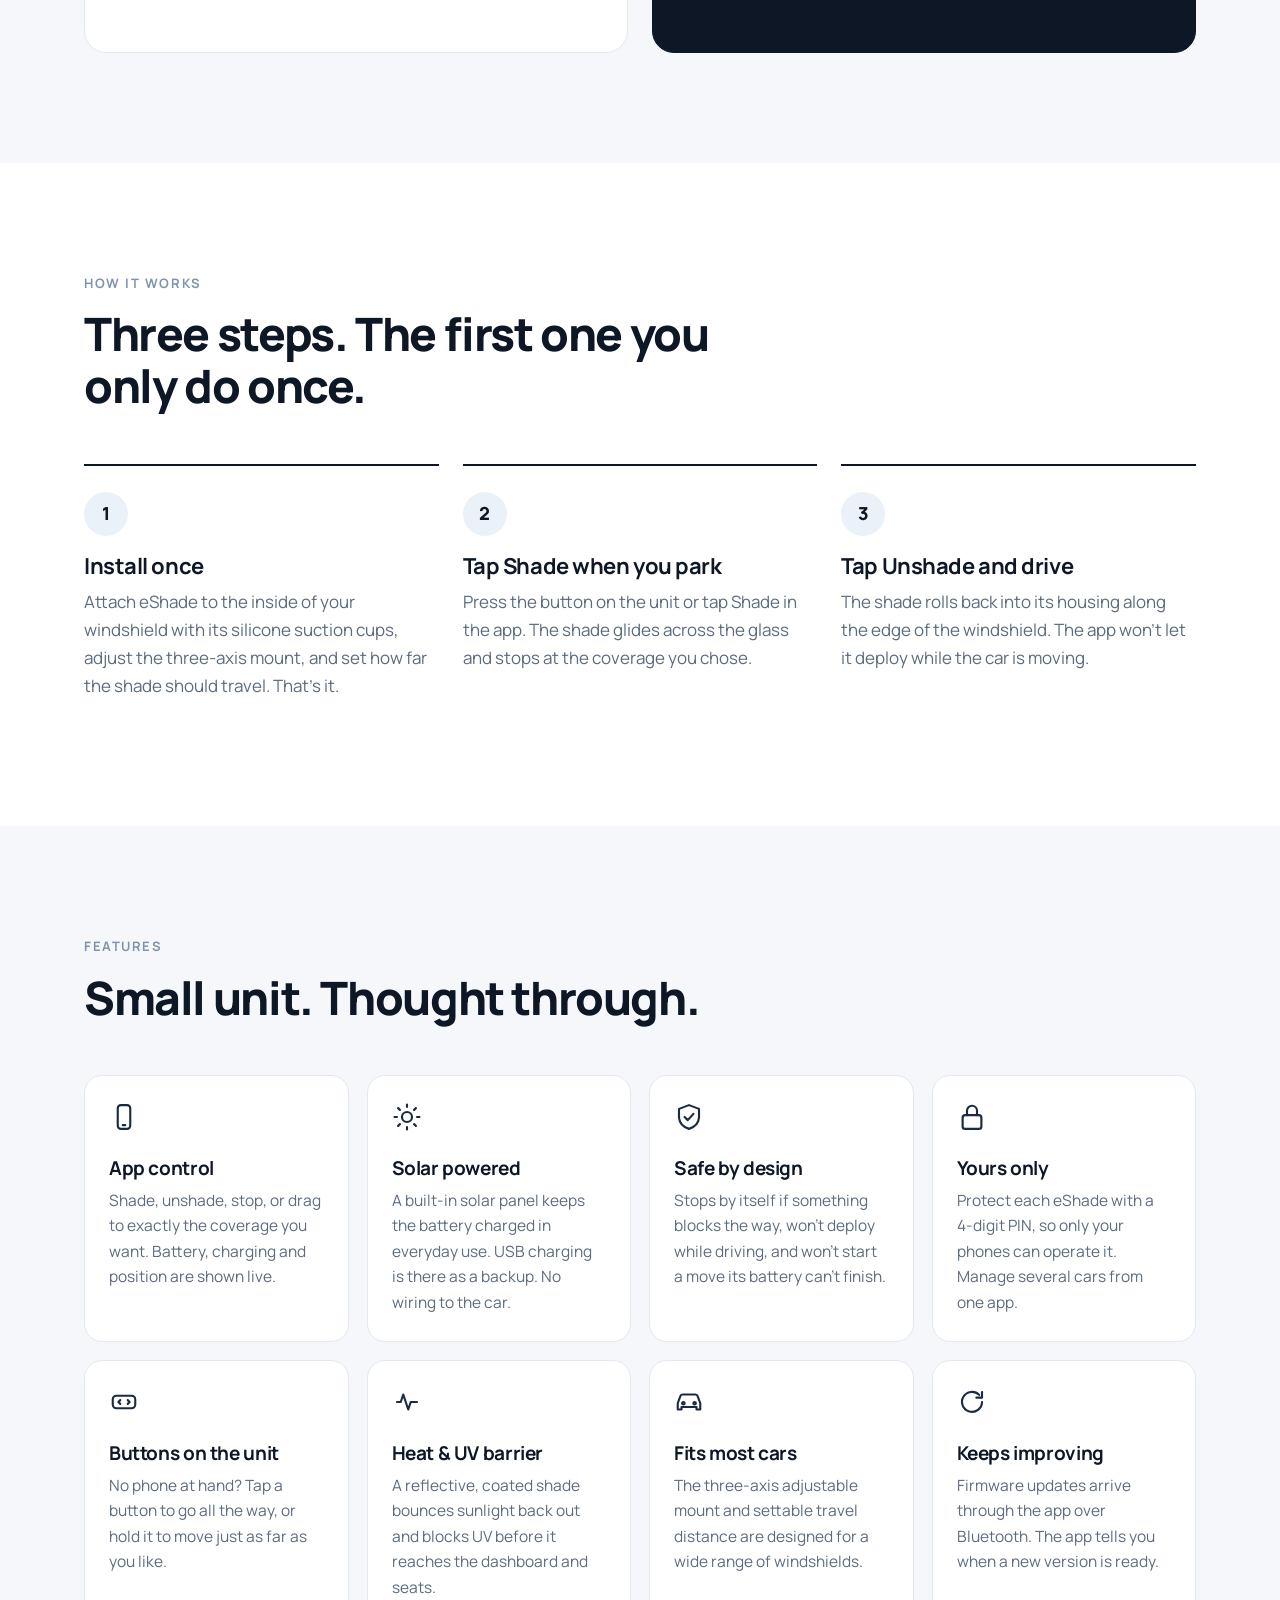
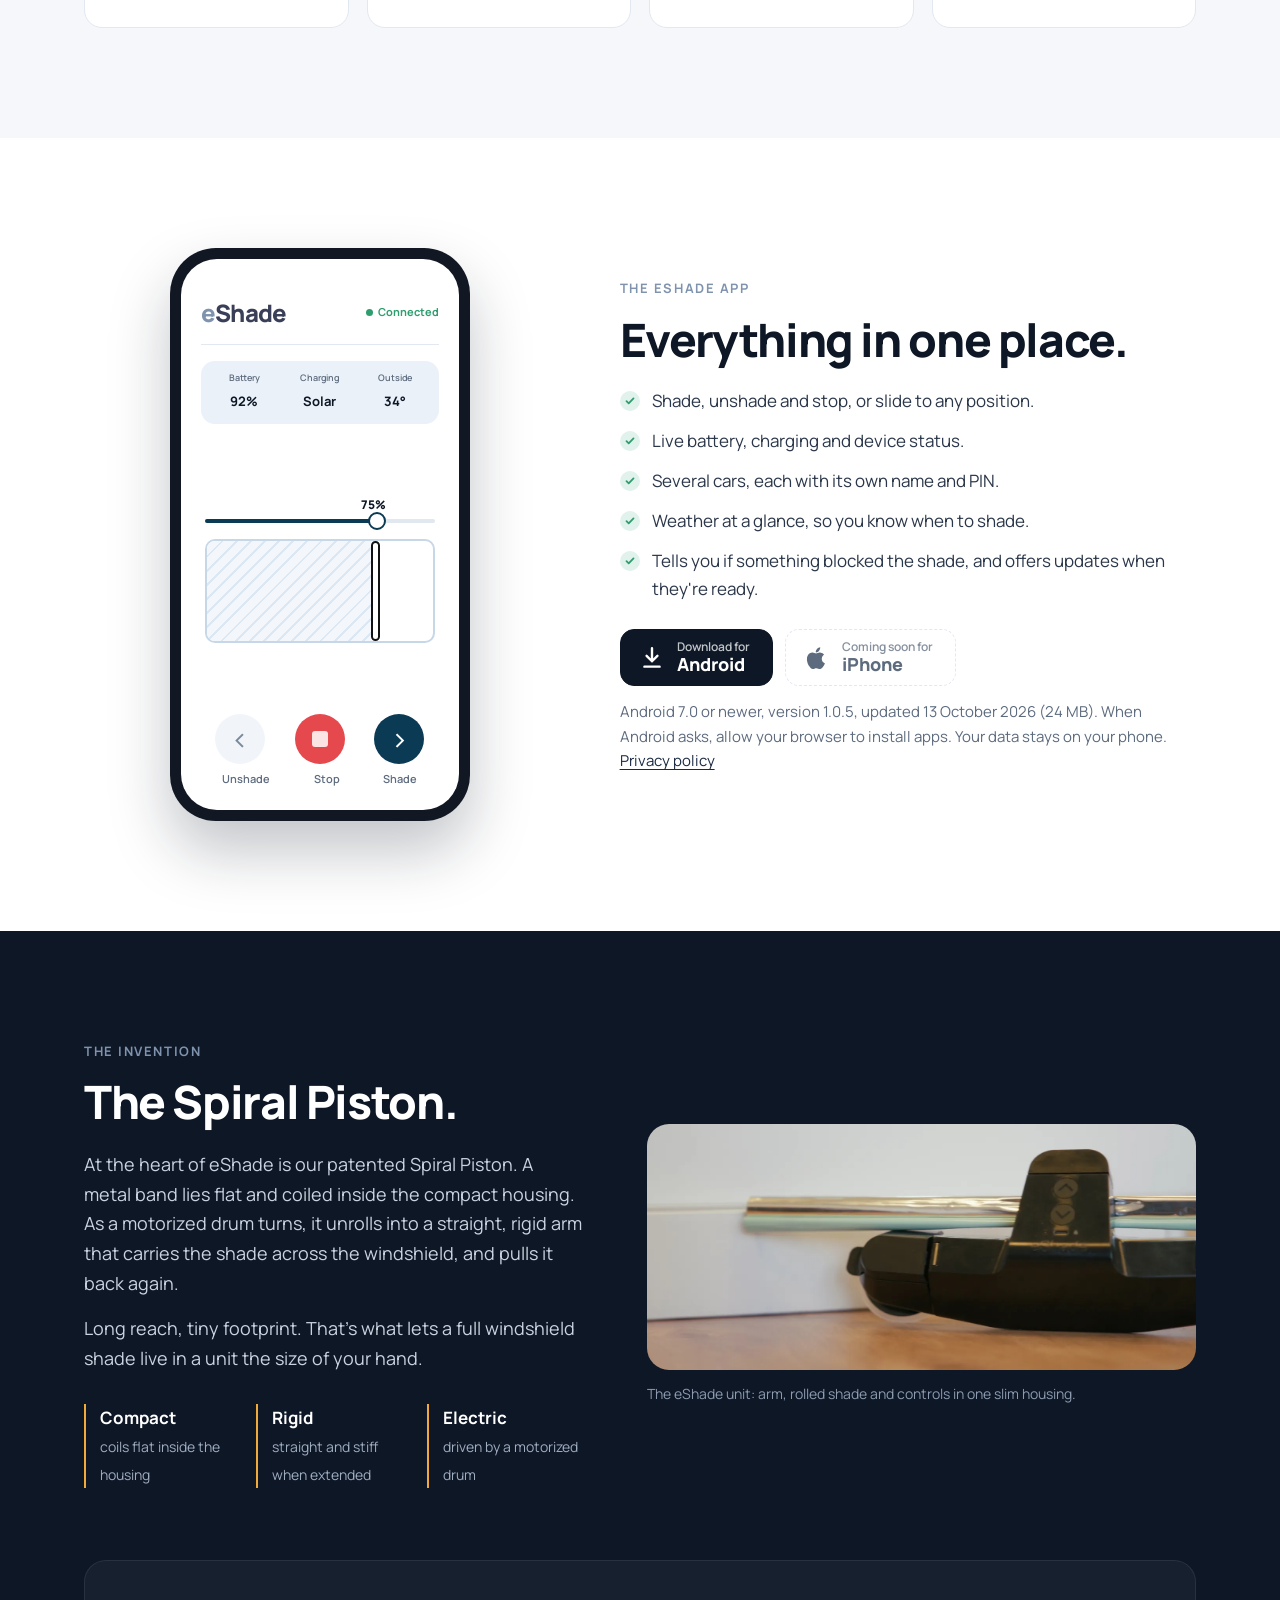
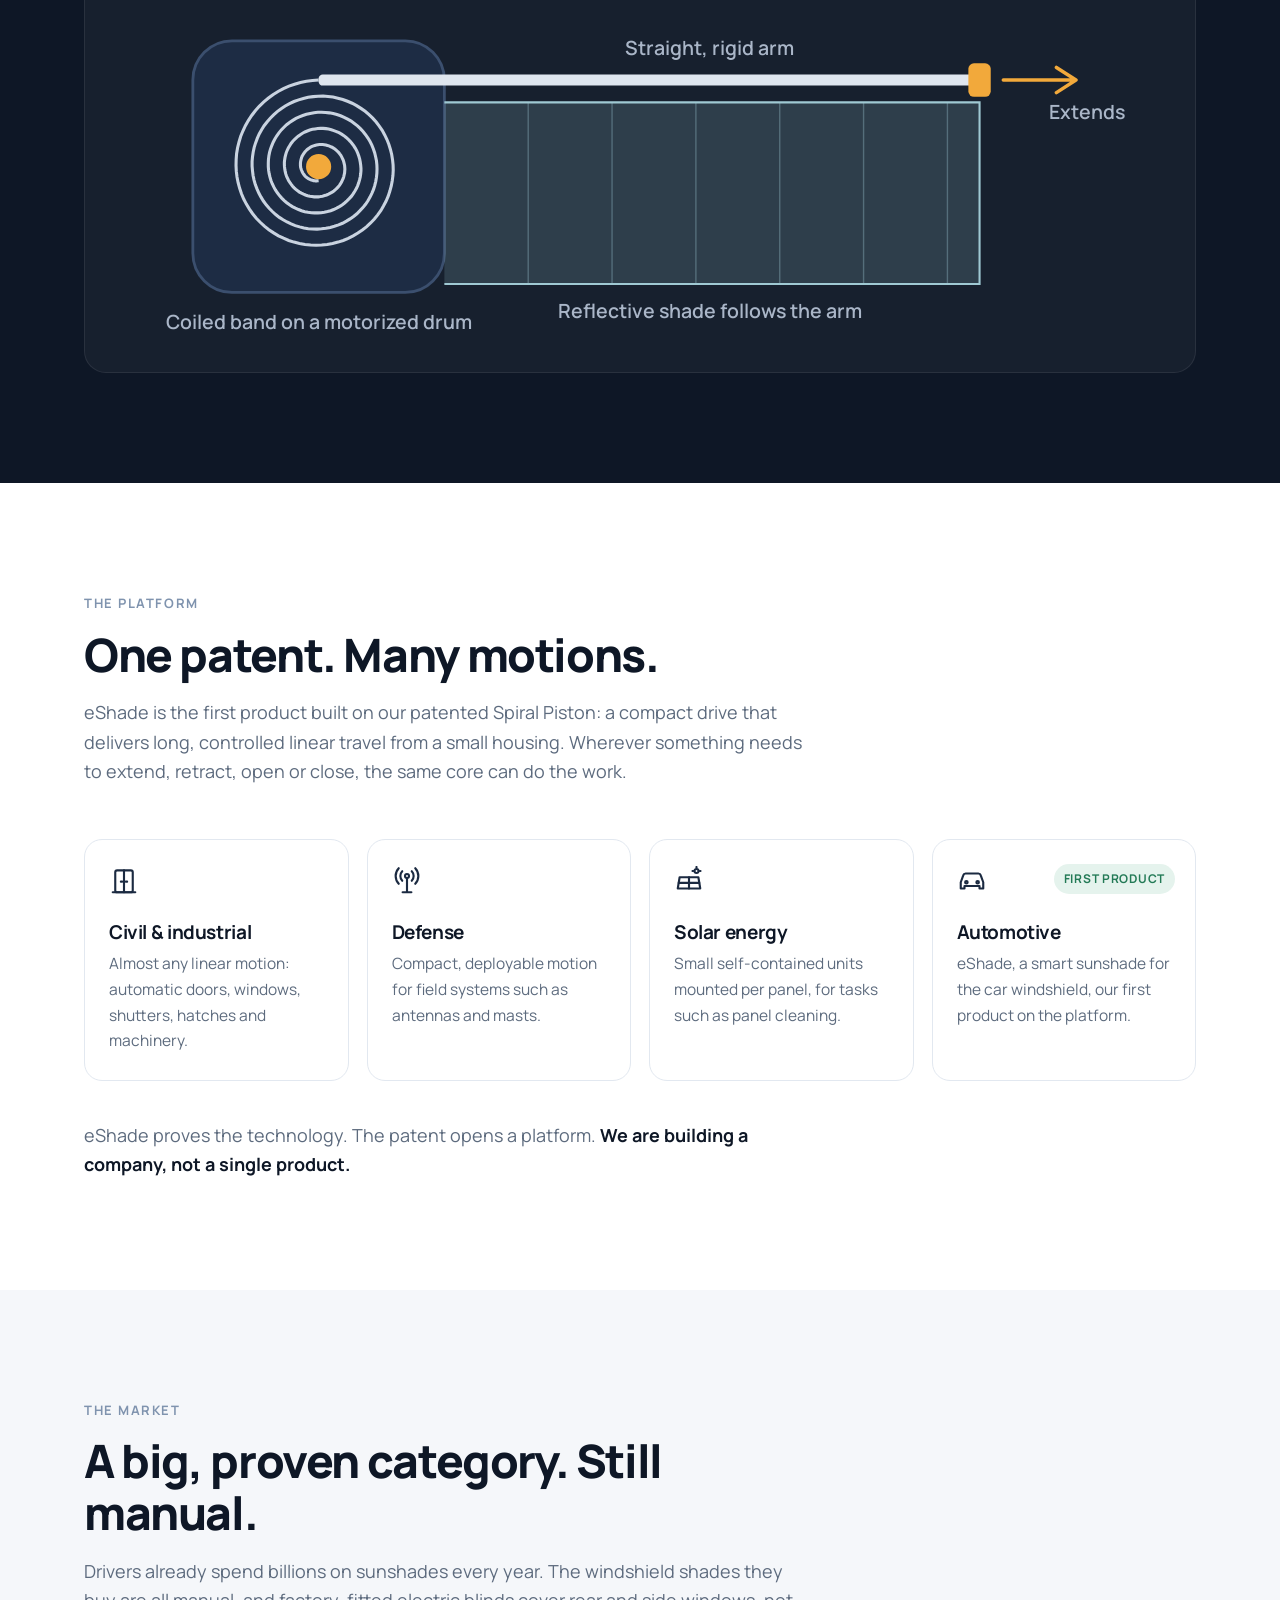
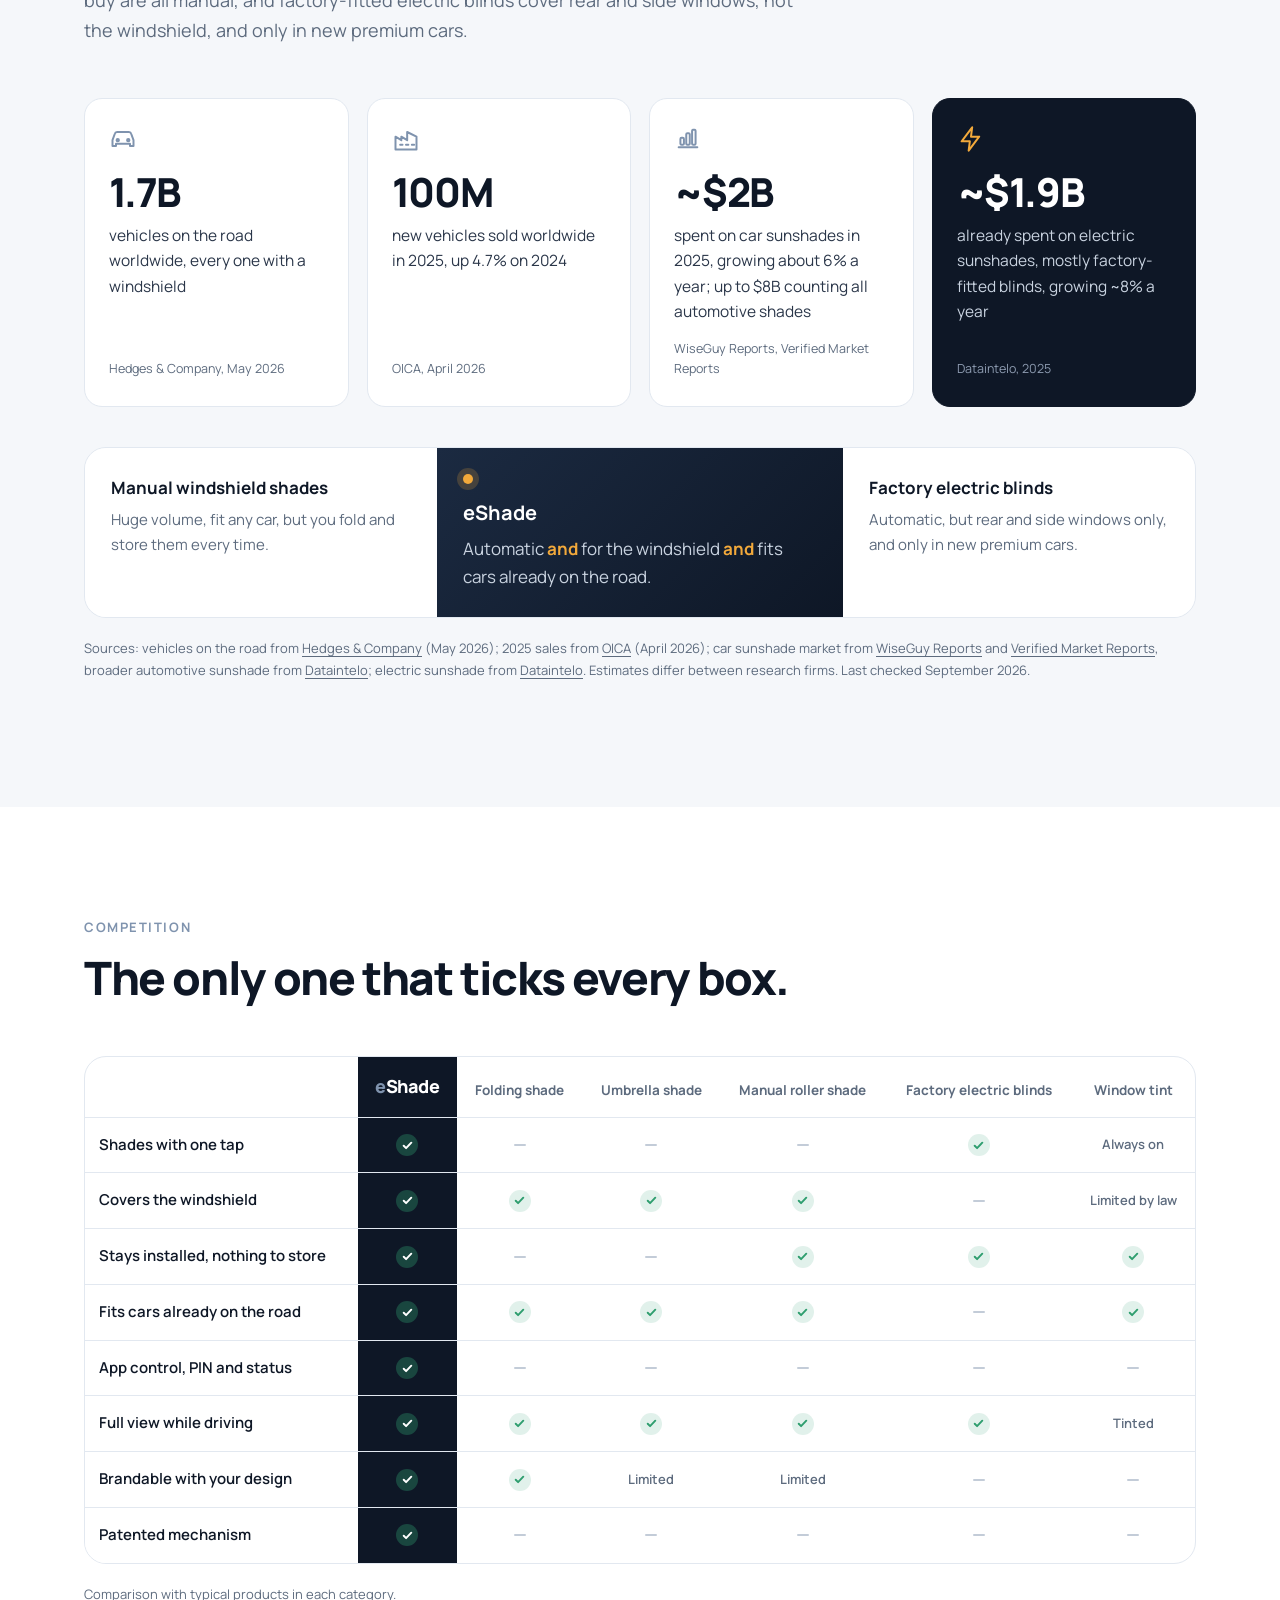
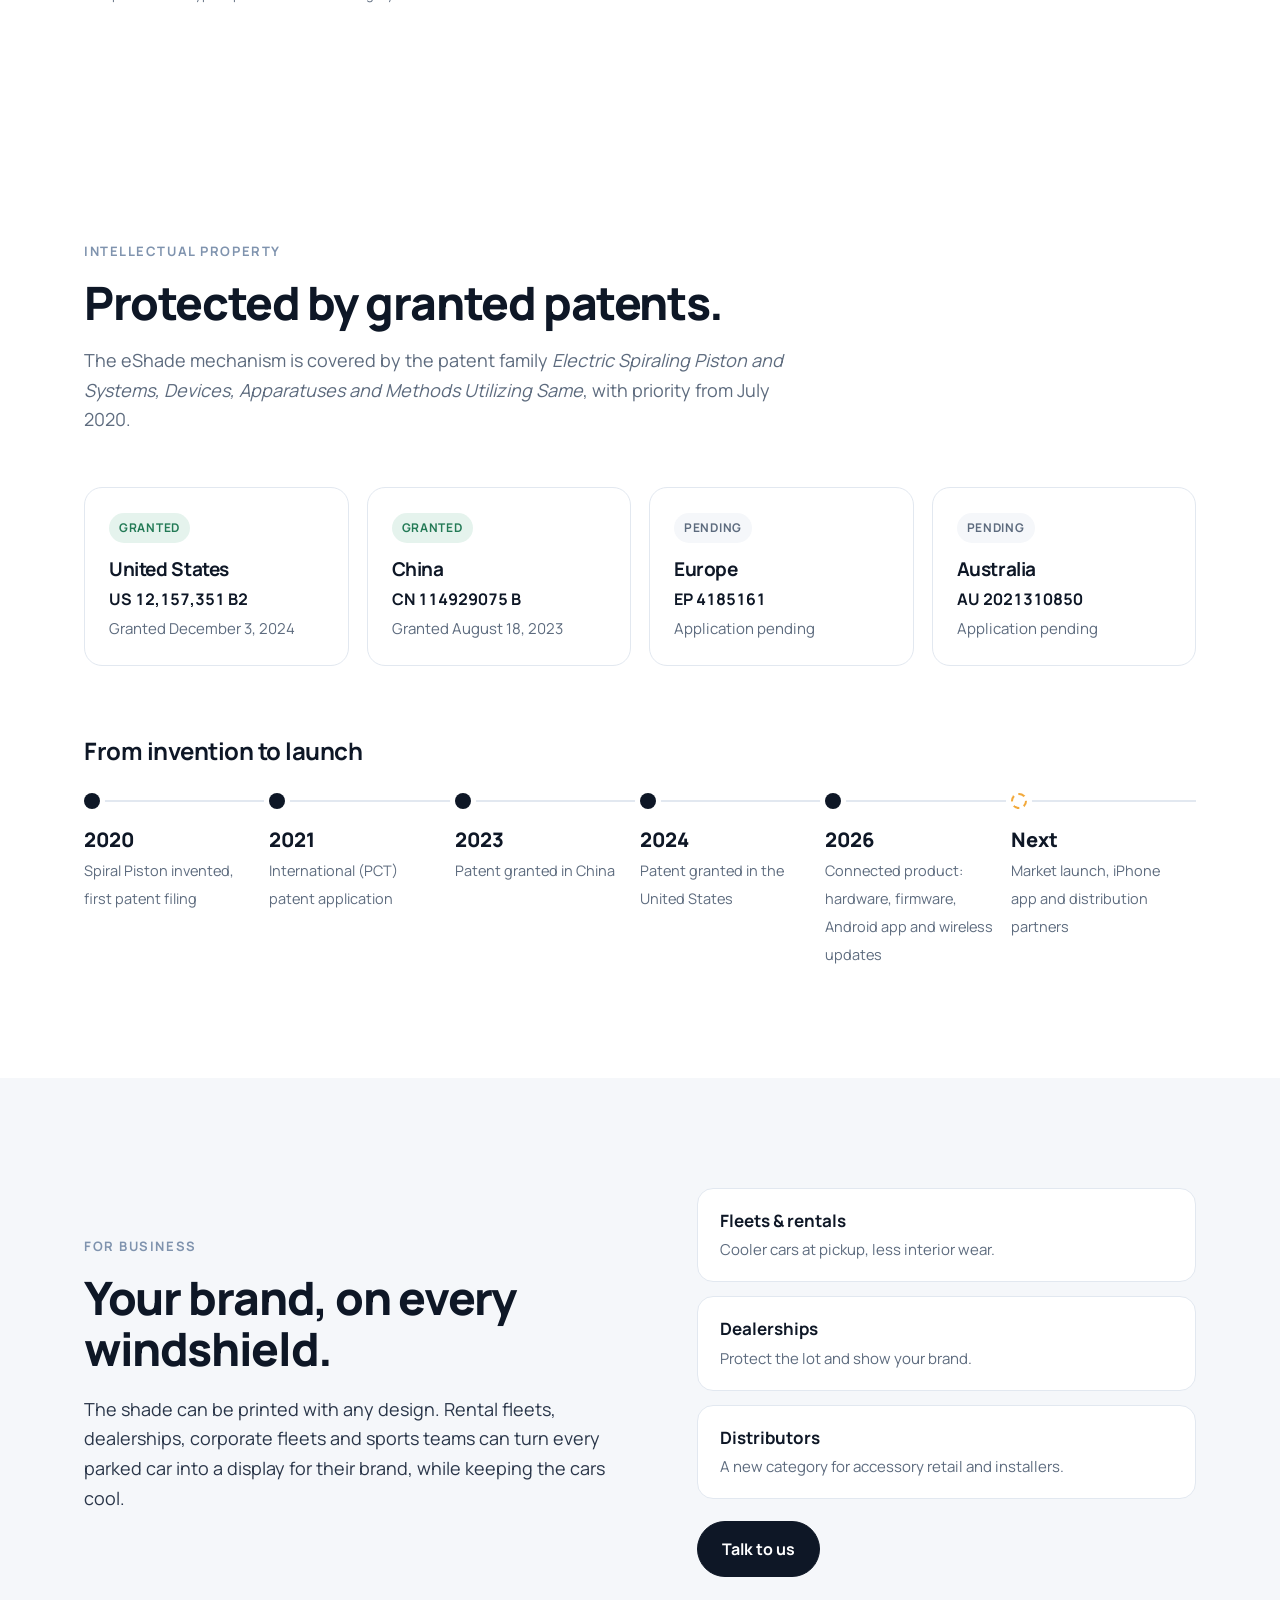
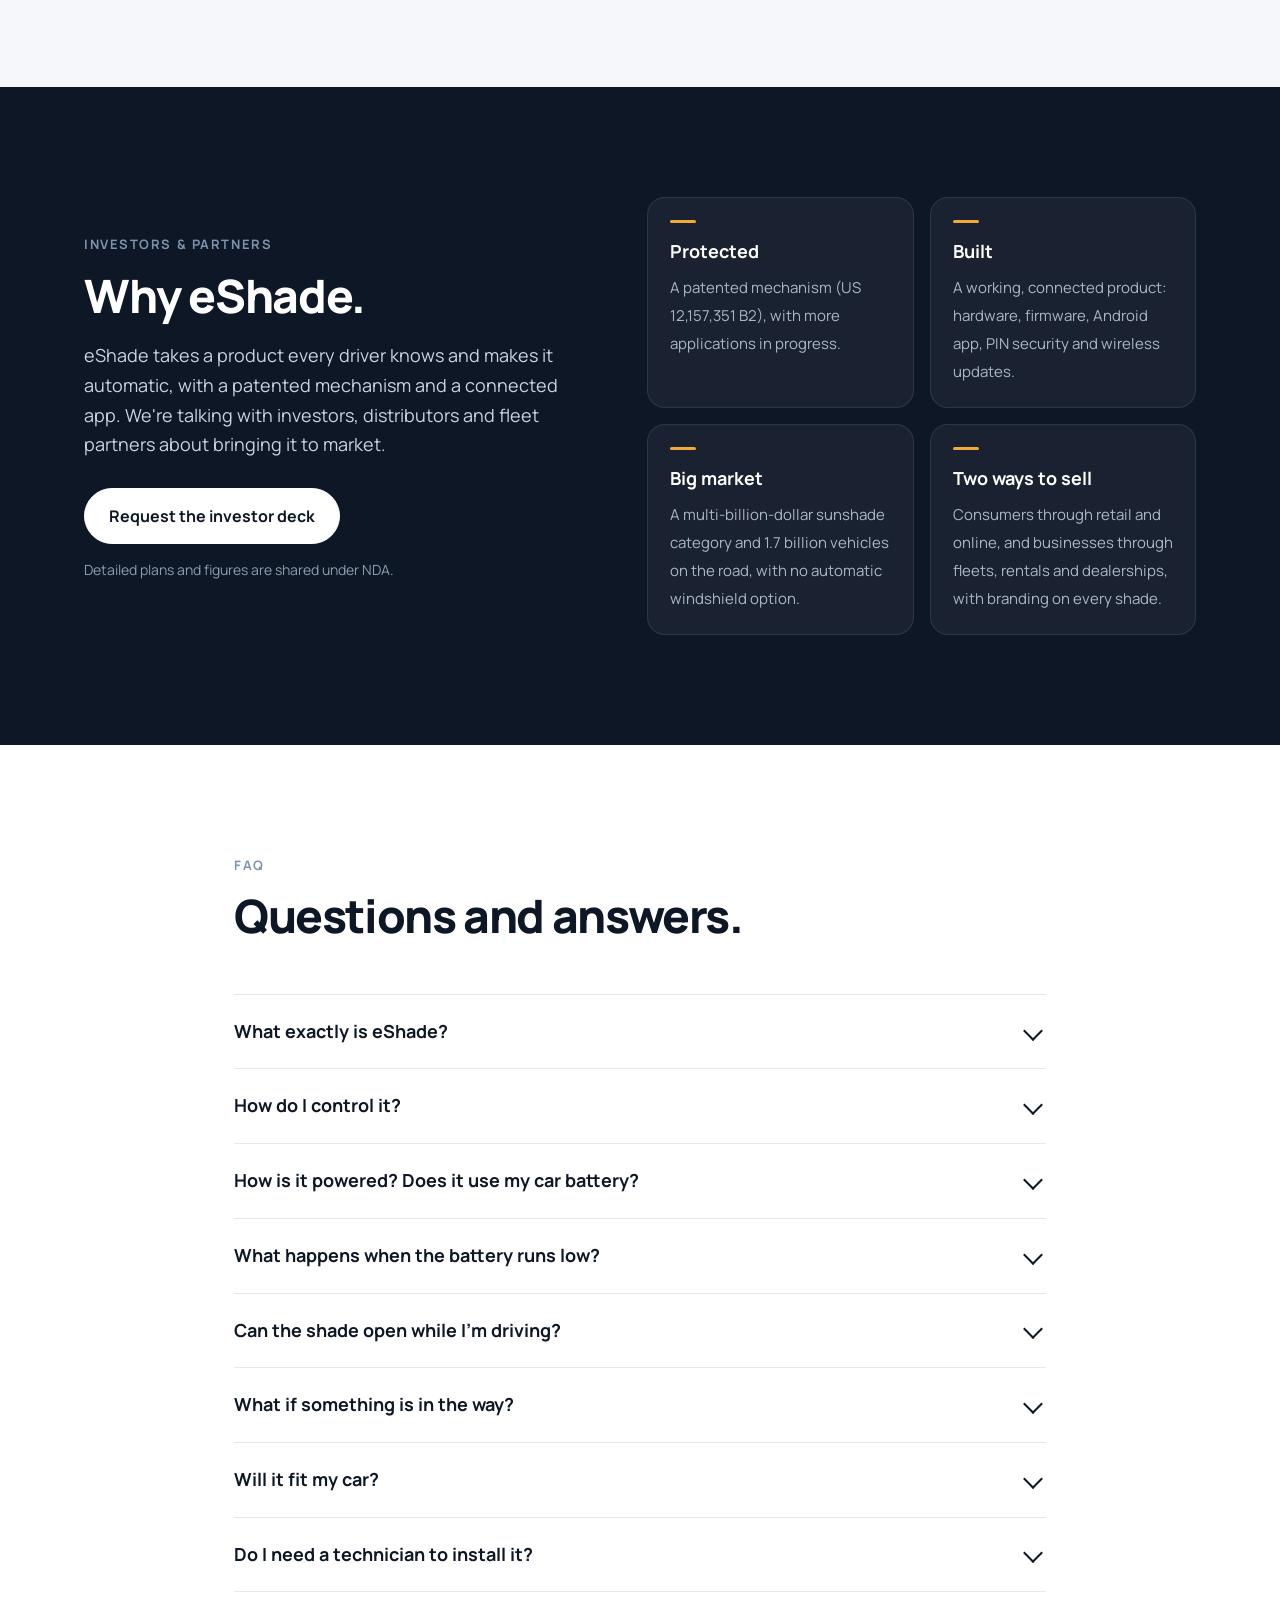
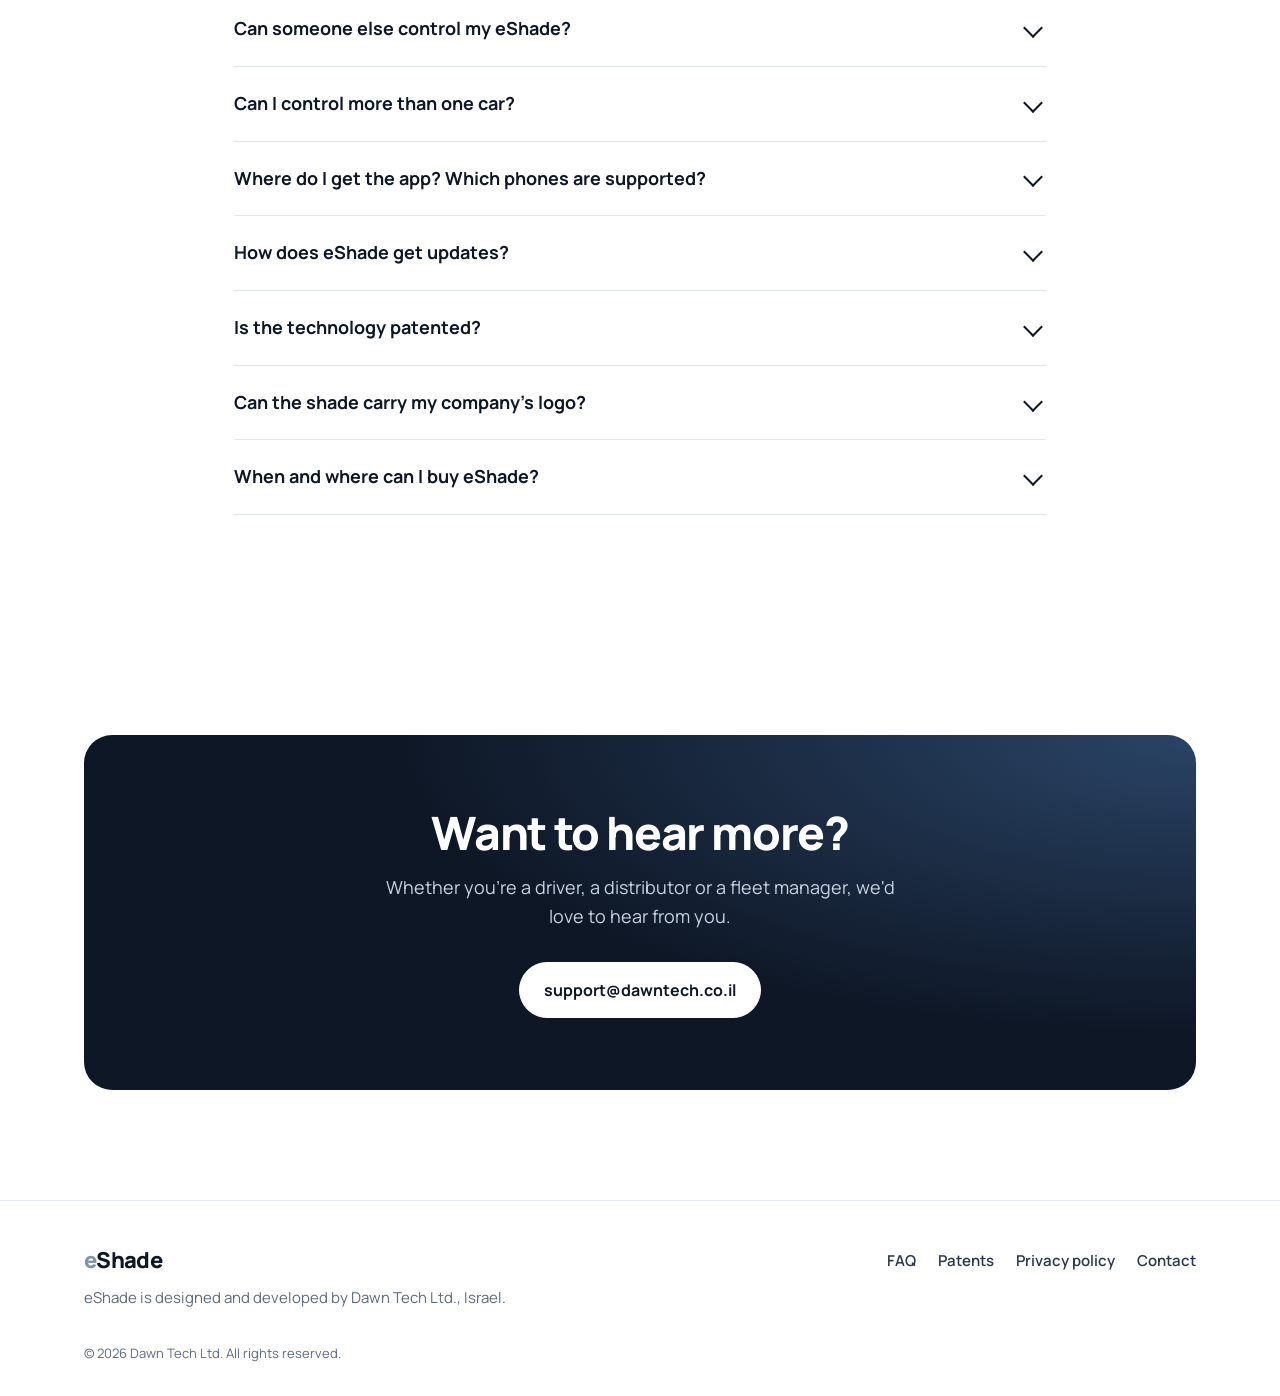
==== commit 2c05fea7: "Add Platform section: Spiral Piston fields beyond eShade Co-Authored-By: Claude Opus 5.5 (1M context" ====
--- a/index.html
+++ b/index.html
@@ -26,6 +26,7 @@
         <a href="#features">Features</a>
         <a href="#market">Market</a>
         <a href="#technology">Technology</a>
+        <a href="#platform">Platform</a>
         <a href="#investors">Investors</a>
         <a href="#faq">FAQ</a>
         <a class="btn btn-small" href="#contact">Contact us</a>
@@ -313,6 +314,40 @@
             </g>
           </svg>
         </figure>
+      </div>
+    </section>
+
+    <section class="section" id="platform">
+      <div class="wrap">
+        <div class="section-head">
+          <p class="eyebrow">The platform</p>
+          <h2>One patent. Many motions.</h2>
+          <p class="section-sub">eShade is the first product built on our patented Spiral Piston: a compact drive that delivers long, controlled linear travel from a small housing. Wherever something needs to extend, retract, open or close, the same core can do the work.</p>
+        </div>
+        <div class="features platform-fields">
+          <article class="feature">
+            <svg viewBox="0 0 24 24" aria-hidden="true"><path d="M3 21h18"/><rect x="5" y="3.5" width="14" height="17.5" rx="1.5"/><path d="M12 3.5v17.5M9.5 12.5h1M13.5 12.5h1"/></svg>
+            <h3>Civil &amp; industrial</h3>
+            <p>Almost any linear motion: automatic doors, windows, shutters, hatches and machinery.</p>
+          </article>
+          <article class="feature">
+            <svg viewBox="0 0 24 24" aria-hidden="true"><path d="M12 10v11M8.5 21h7"/><circle cx="12" cy="8" r="1.6"/><path d="M8.2 4.2a5.5 5.5 0 000 7.6M15.8 4.2a5.5 5.5 0 010 7.6M5.4 1.8a9 9 0 000 12.4M18.6 1.8a9 9 0 010 12.4"/></svg>
+            <h3>Defense</h3>
+            <p>Compact, deployable motion for field systems such as antennas and masts.</p>
+          </article>
+          <article class="feature">
+            <svg viewBox="0 0 24 24" aria-hidden="true"><path d="M4.5 9h15l1.5 9H3z"/><path d="M12 9v9M3.8 13.5h16.4"/><circle cx="18" cy="4" r="1.6"/><path d="M18 .8v.6M21.2 4h-.6M15.4 4h-.6"/></svg>
+            <h3>Solar energy</h3>
+            <p>Small self-contained units mounted per panel, for tasks such as panel cleaning.</p>
+          </article>
+          <article class="feature">
+            <svg viewBox="0 0 24 24" aria-hidden="true"><path d="M3 13l2-5.5A2 2 0 016.9 6h10.2a2 2 0 011.9 1.5L21 13v5h-3v-2H6v2H3z"/><circle cx="7.5" cy="13" r="1"/><circle cx="16.5" cy="13" r="1"/></svg>
+            <span class="tag tag-granted">First product</span>
+            <h3>Automotive</h3>
+            <p>eShade, a smart sunshade for the car windshield, our first product on the platform.</p>
+          </article>
+        </div>
+        <p class="platform-close">eShade proves the technology. The patent opens a platform. <b>We are building a company, not a single product.</b></p>
       </div>
     </section>
 
--- a/assets/style.css
+++ b/assets/style.css
@@ -456,3 +456,9 @@
 .legal h2 { font-size: 24px; margin: 40px 0 12px; }
 .legal ul { padding-left: 22px; }
 .legal li { margin-bottom: 8px; }
+
+/* Platform: other fields for the Spiral Piston */
+.platform-fields .feature { position: relative; }
+.platform-fields .tag { position: absolute; top: 24px; right: 20px; }
+.platform-close { max-width: 720px; margin: 40px 0 0; font-size: 18px; color: var(--muted); }
+.platform-close b { color: var(--ink); }
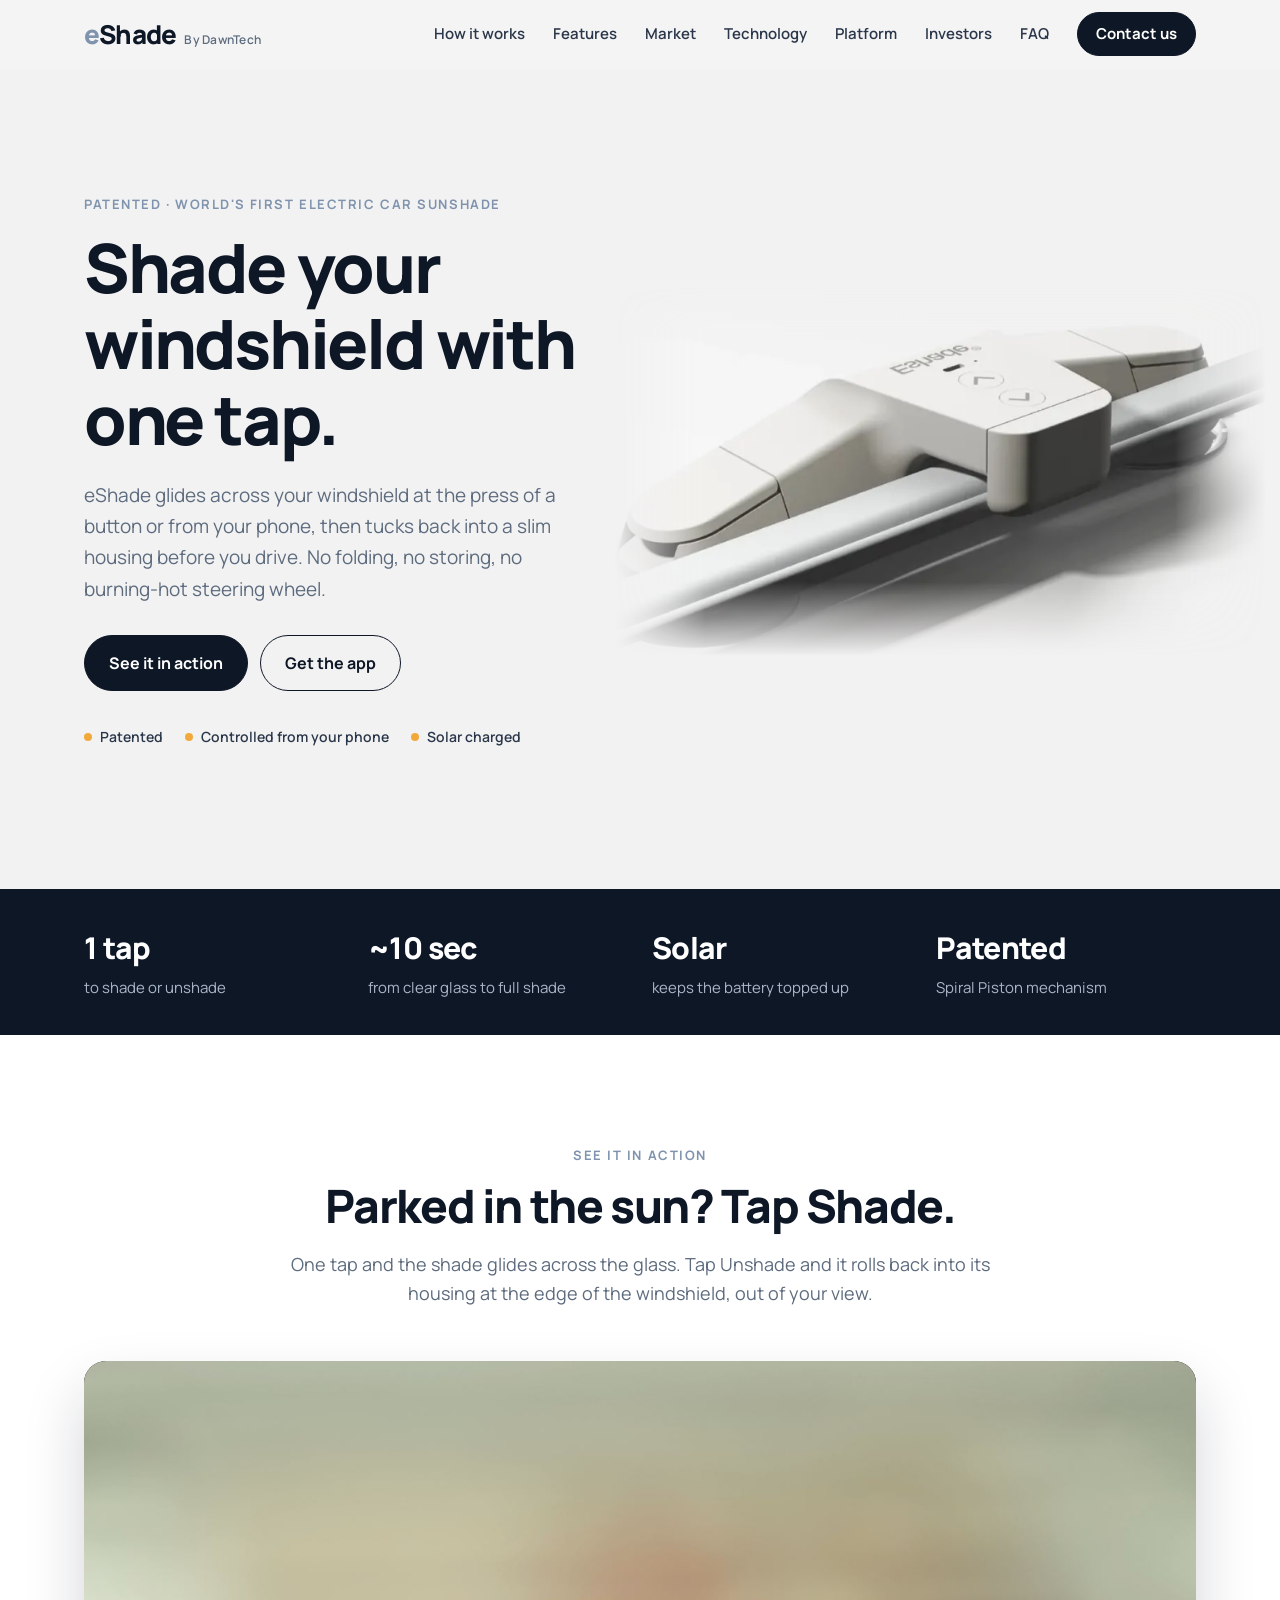
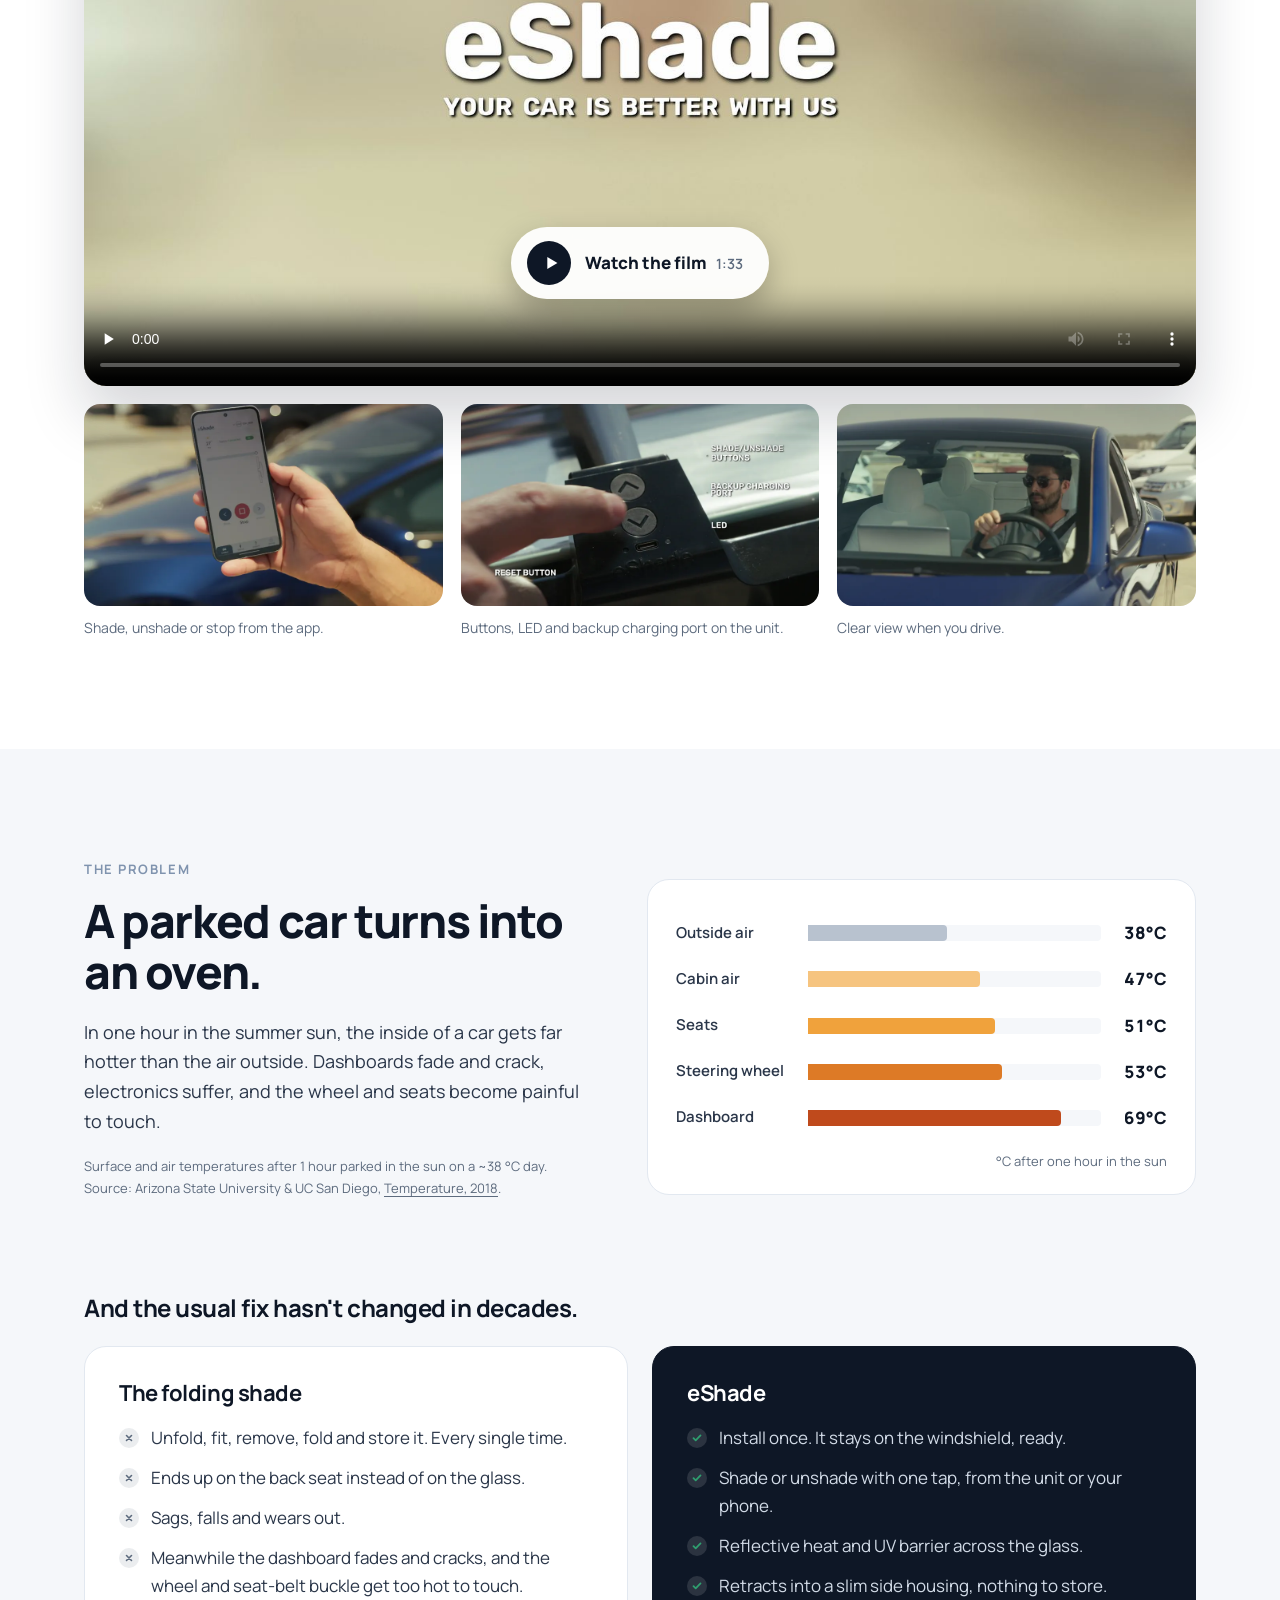
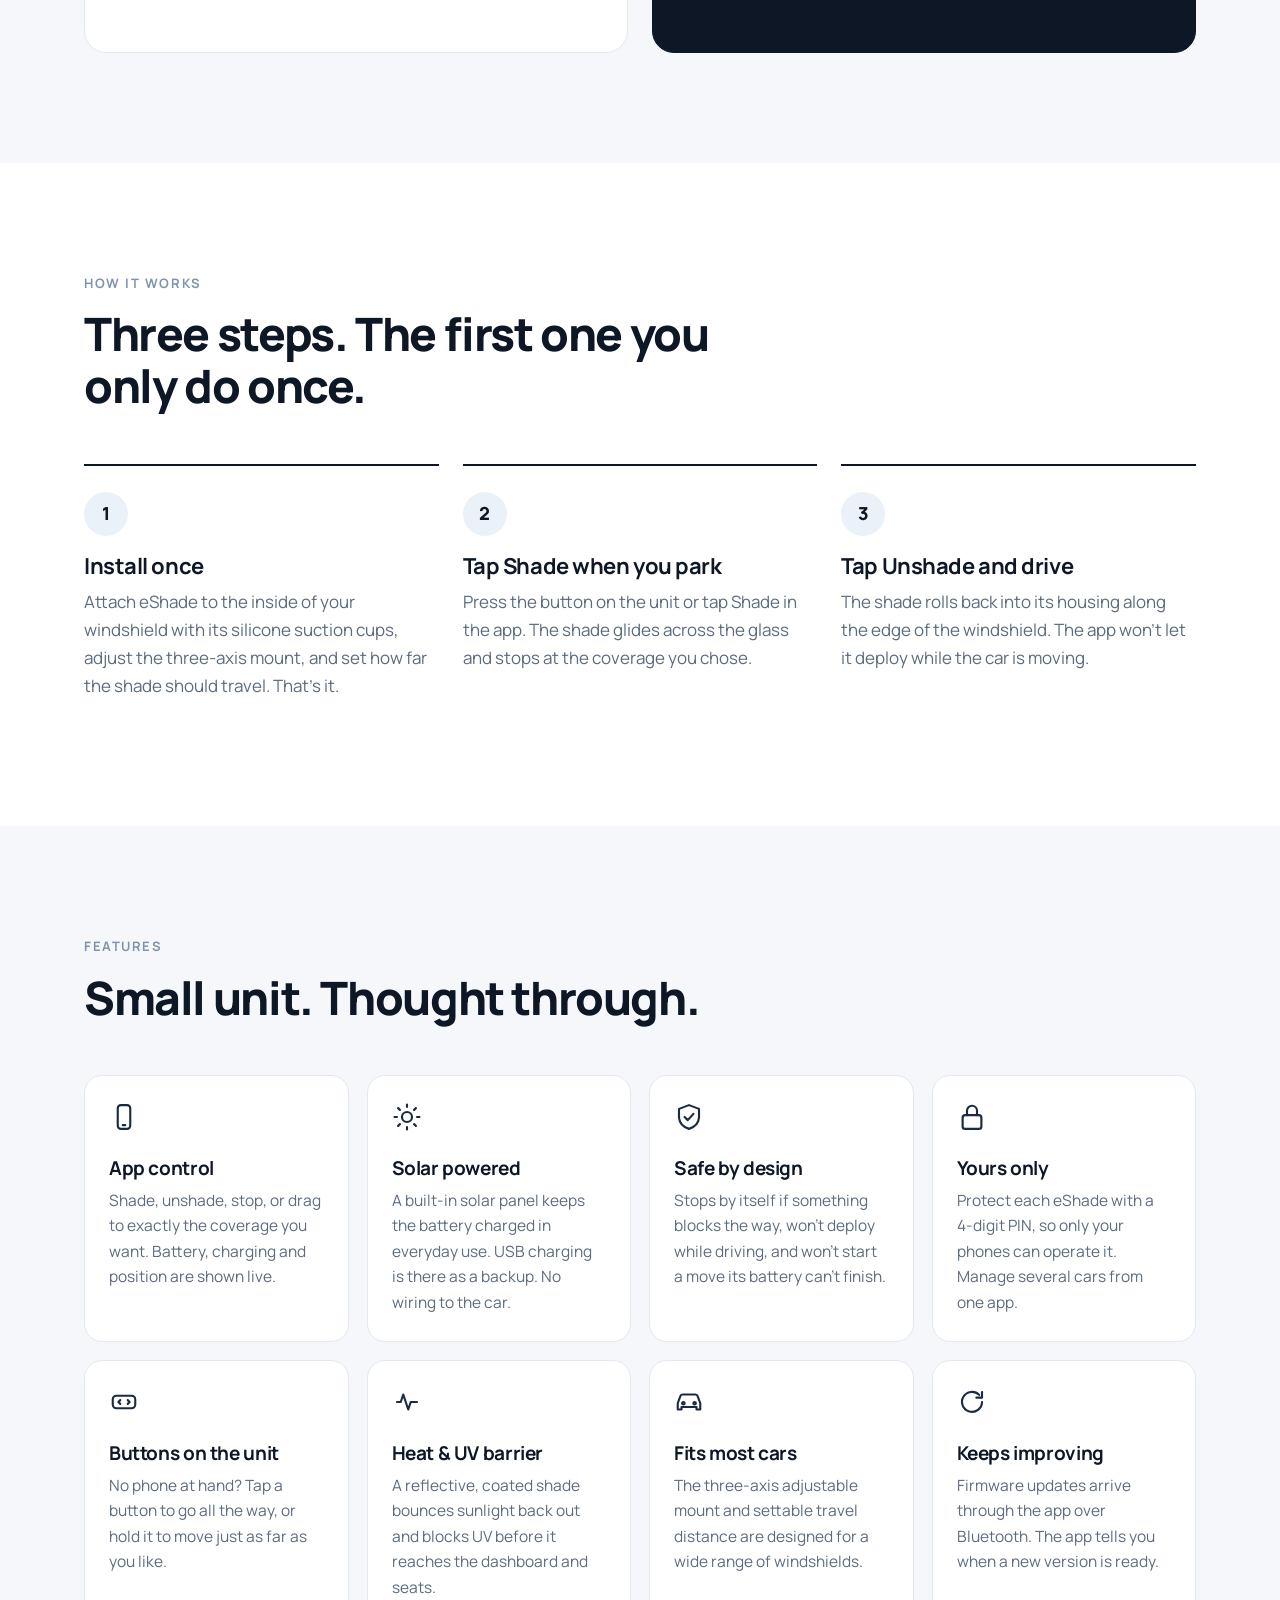
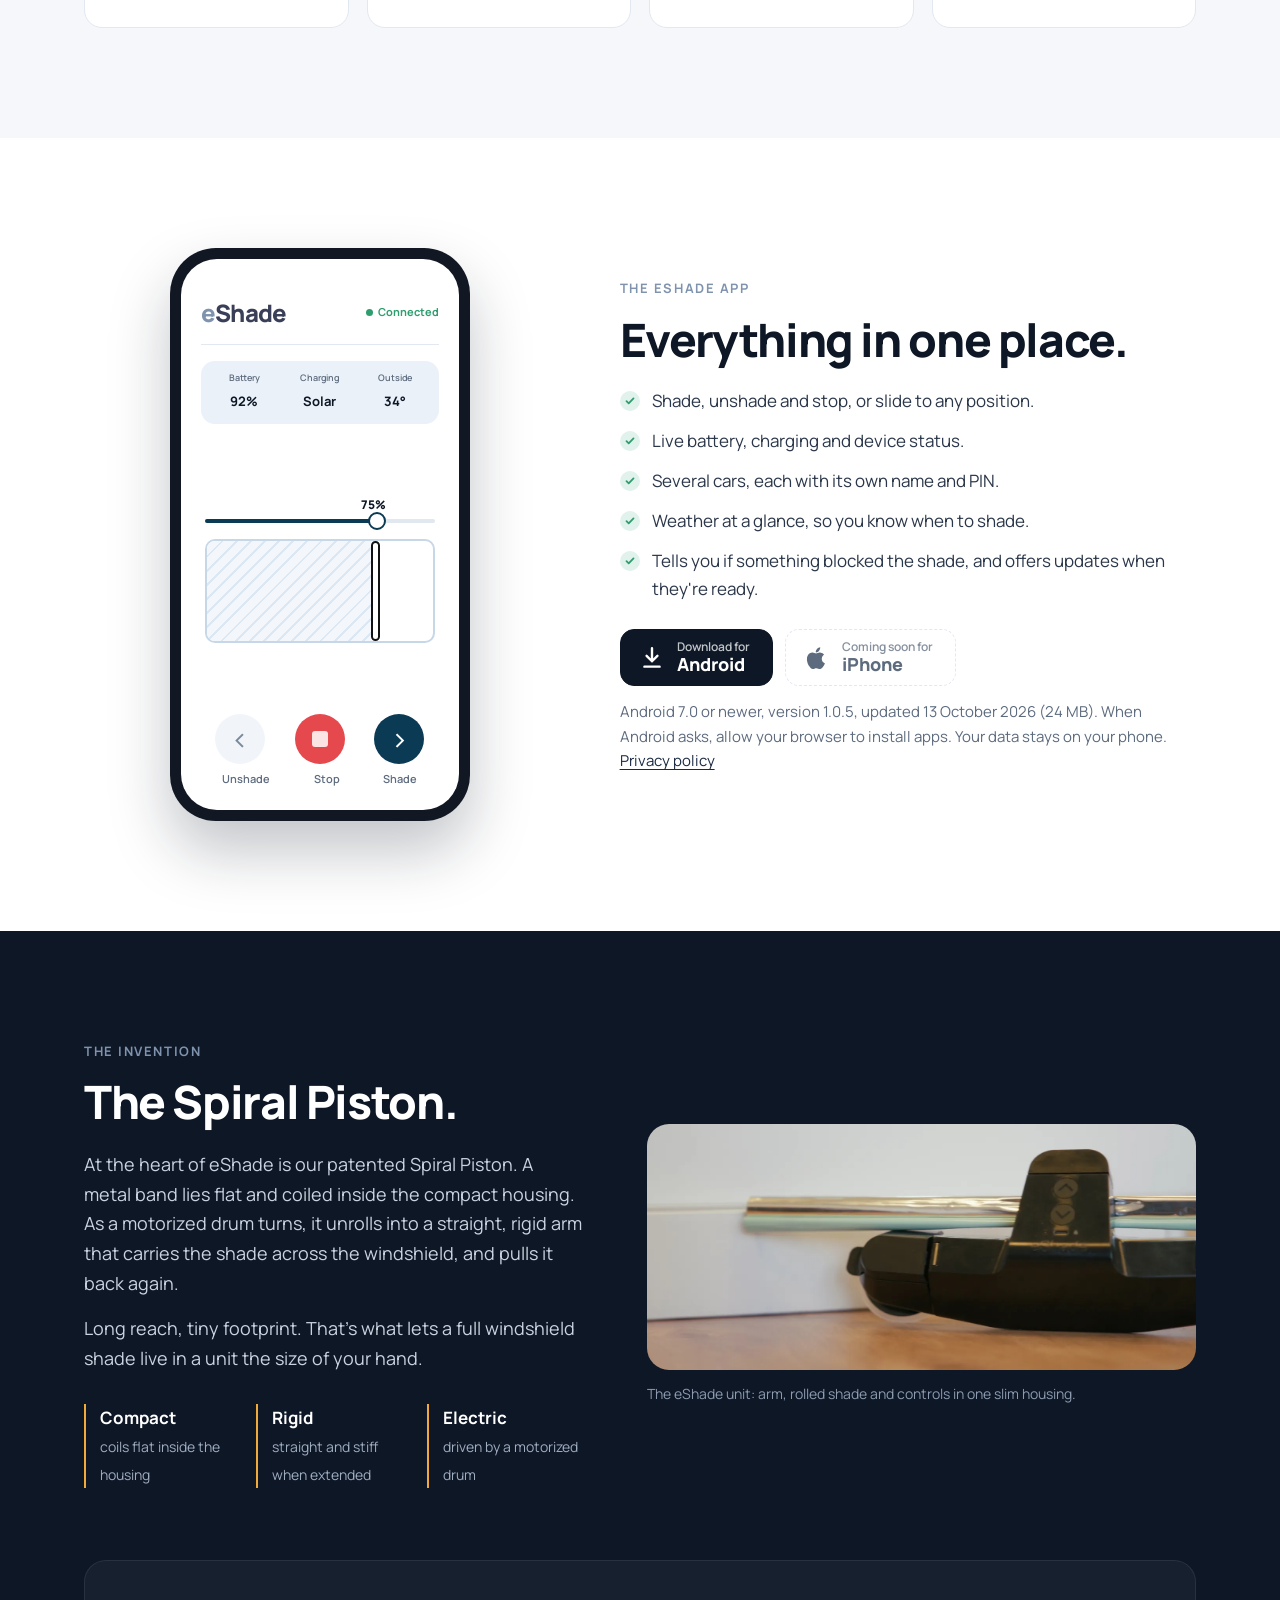
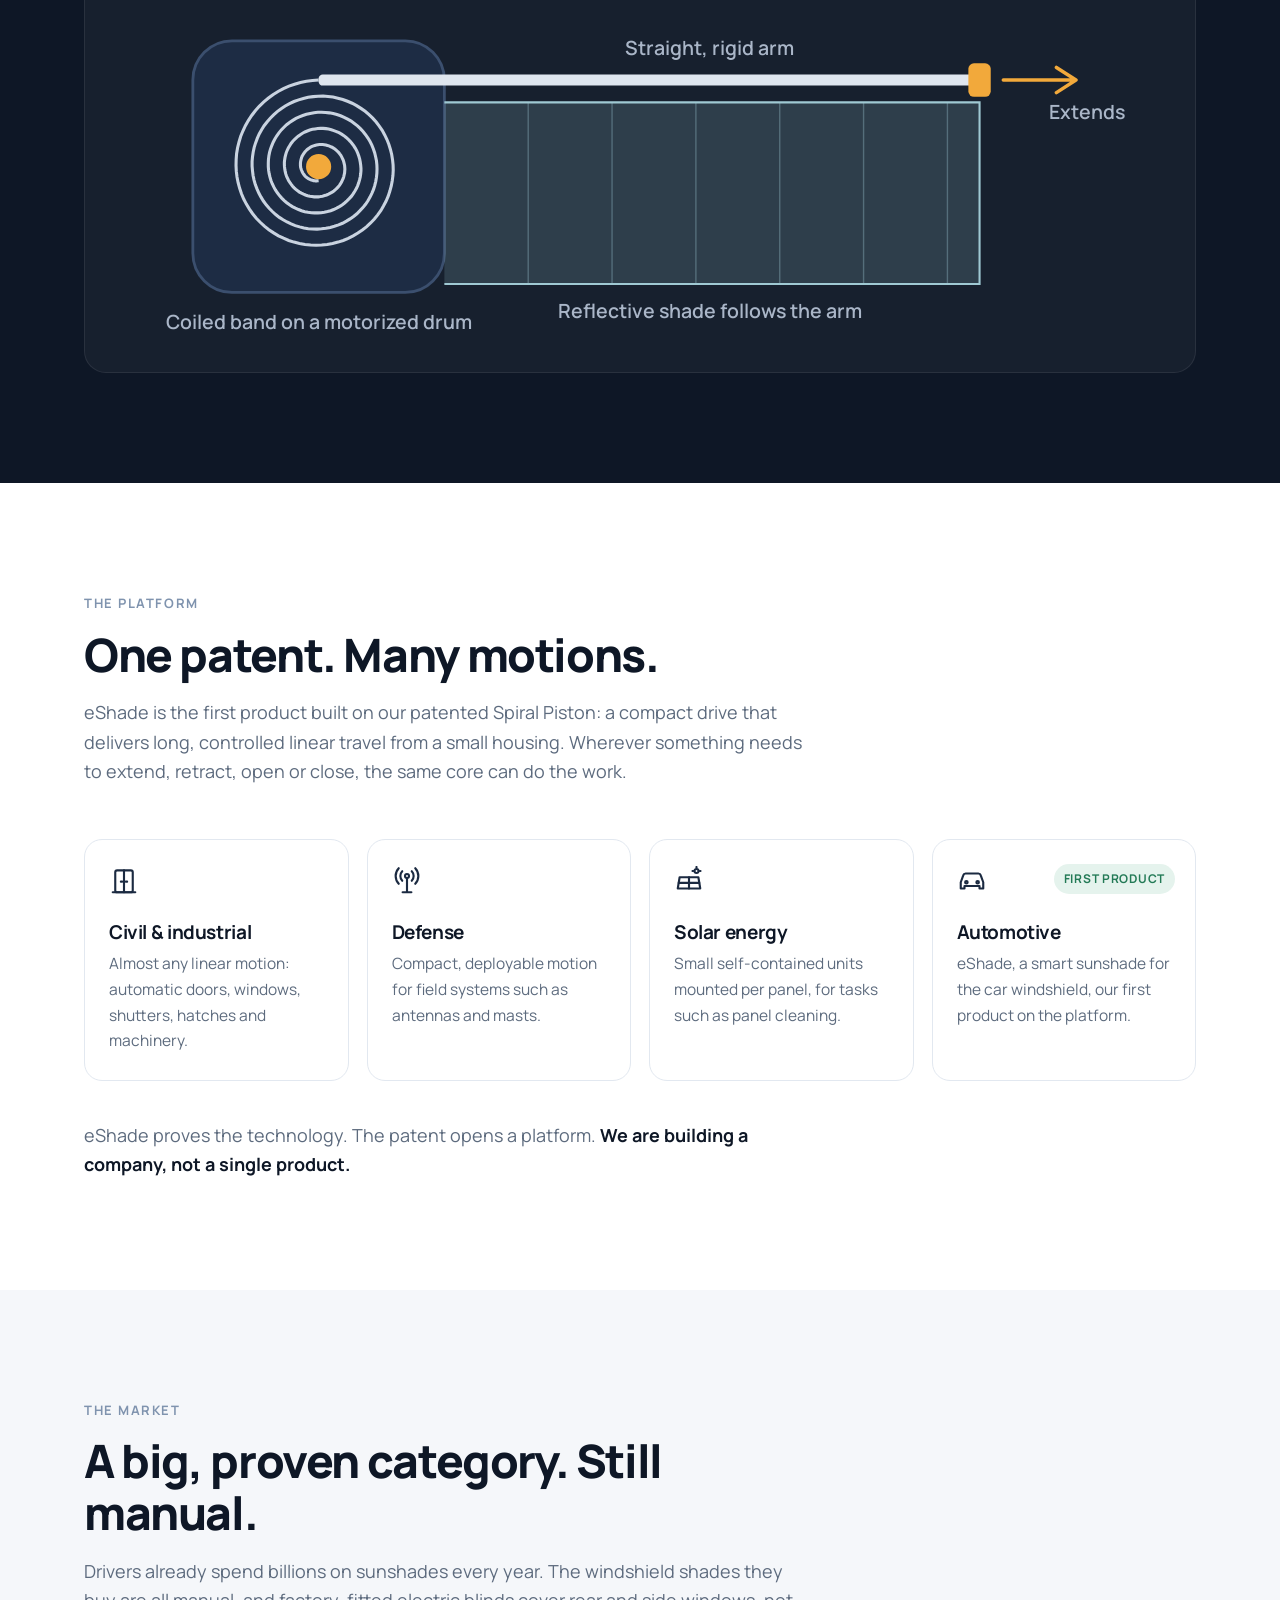
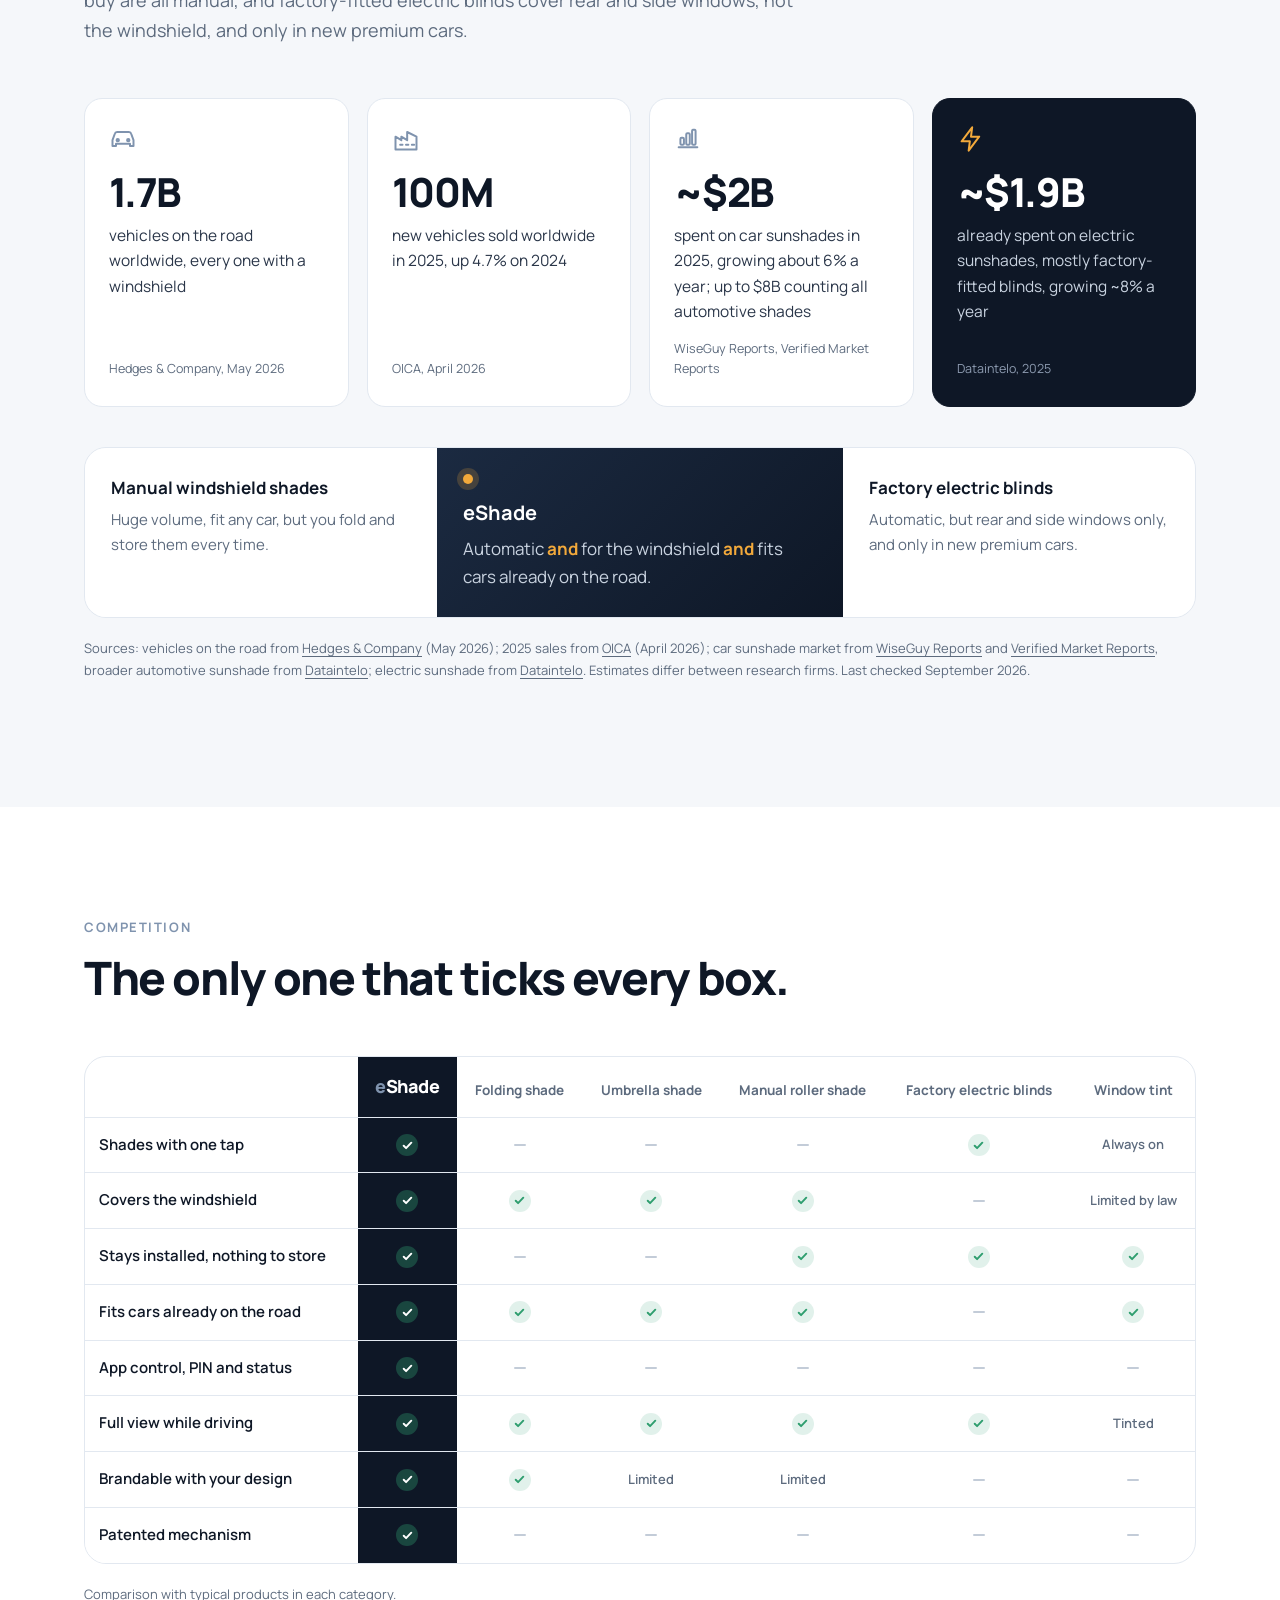
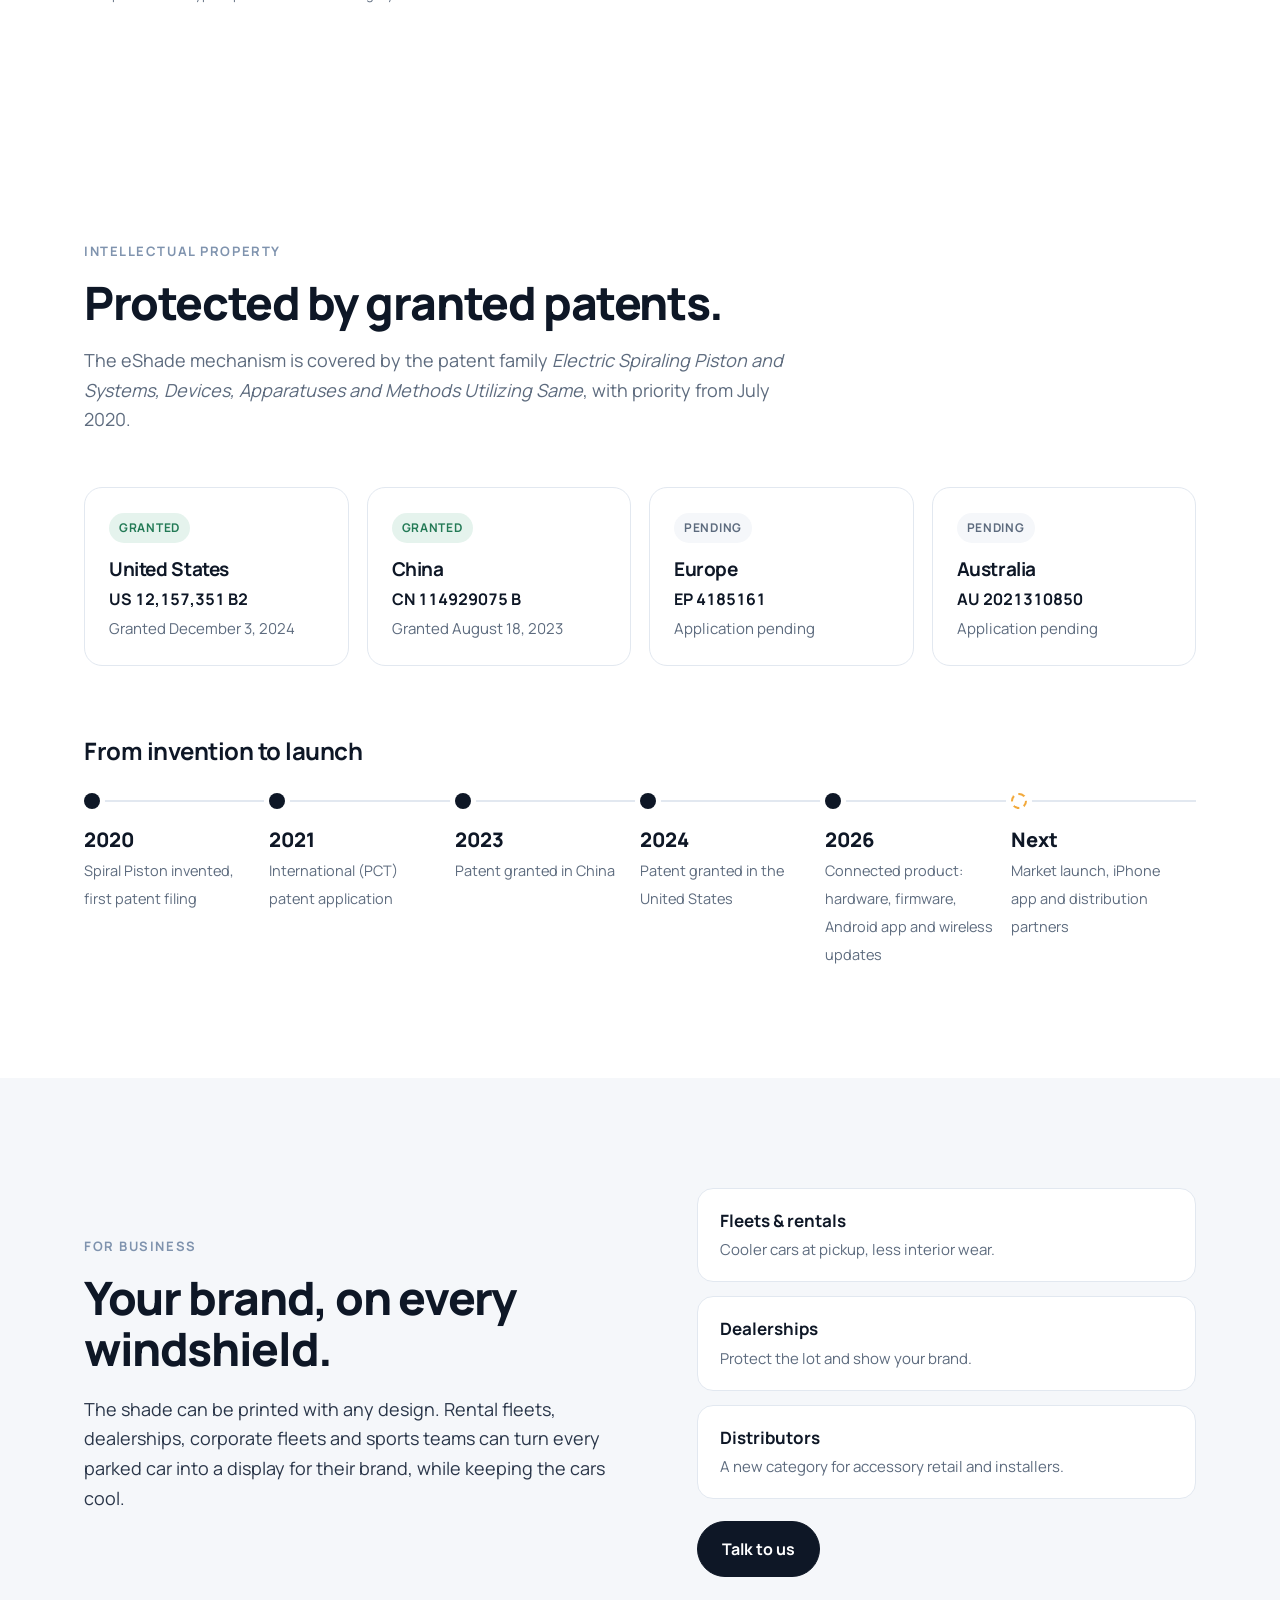
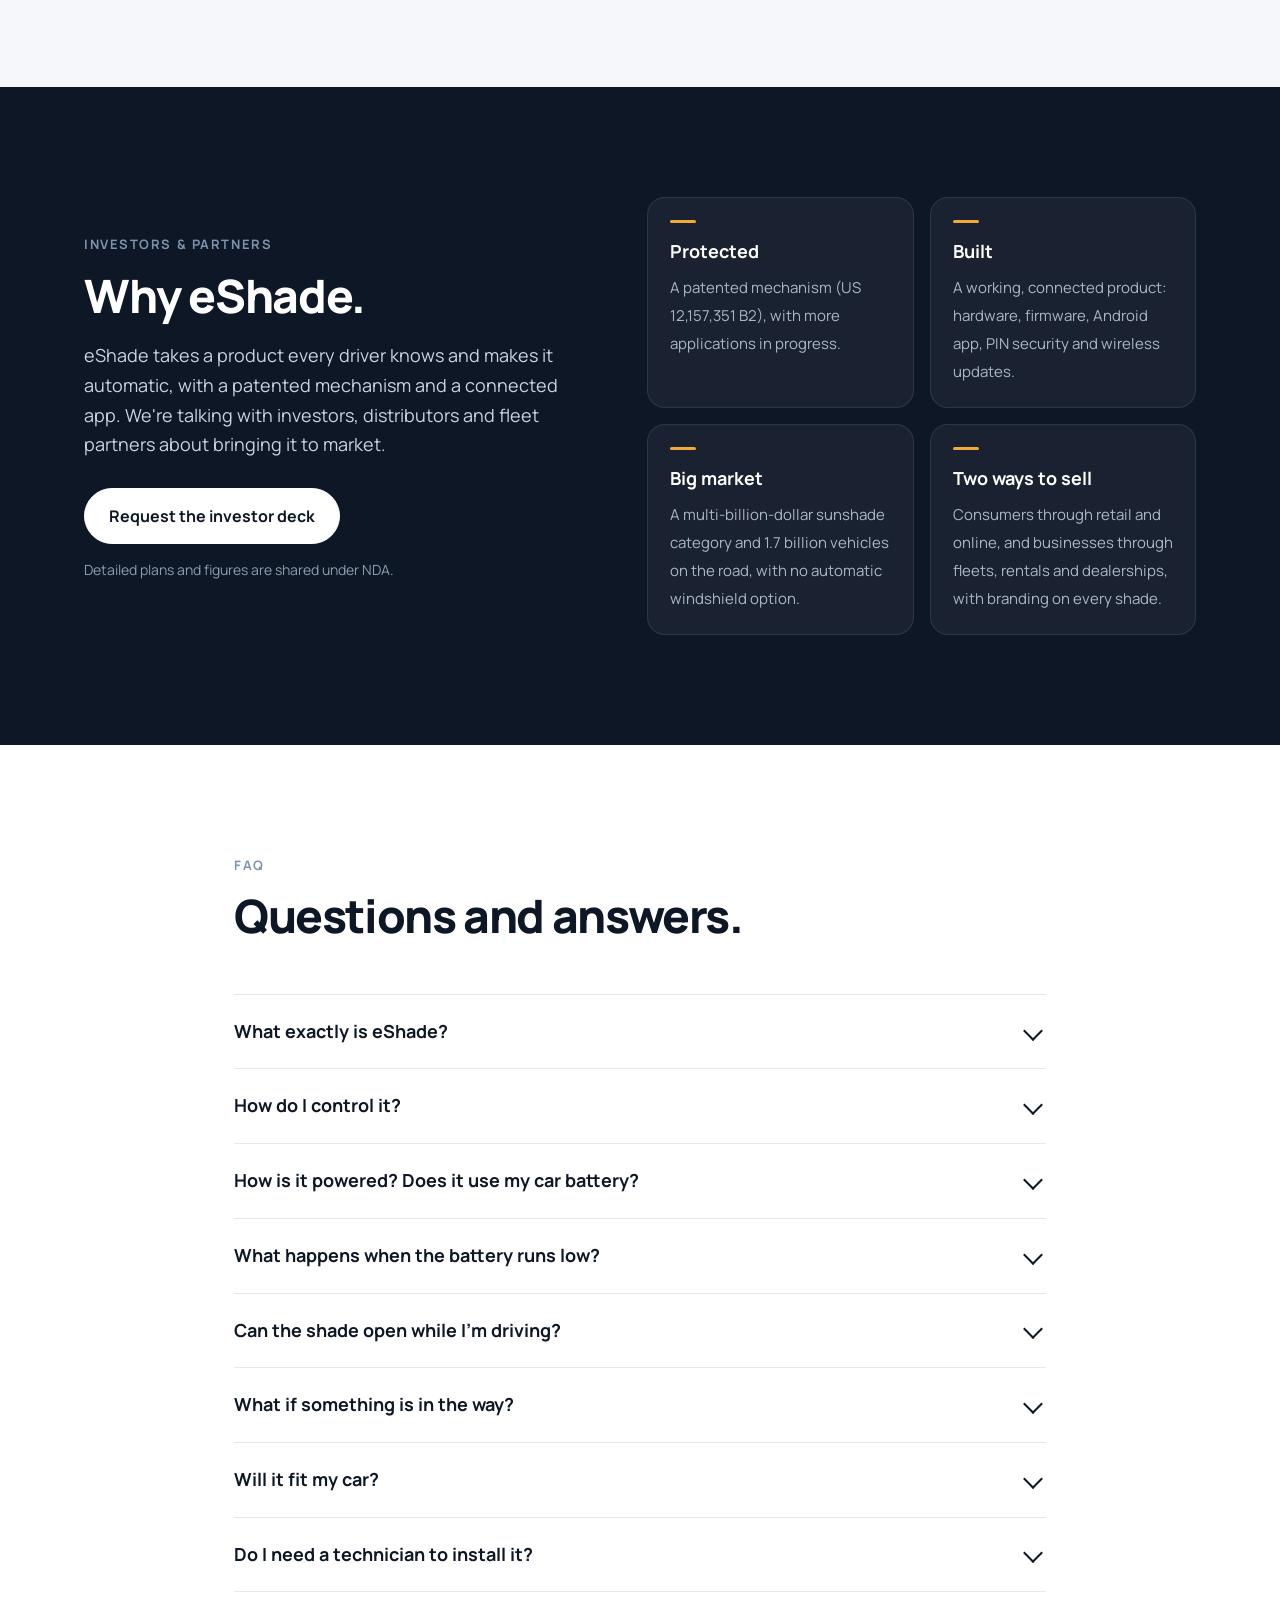
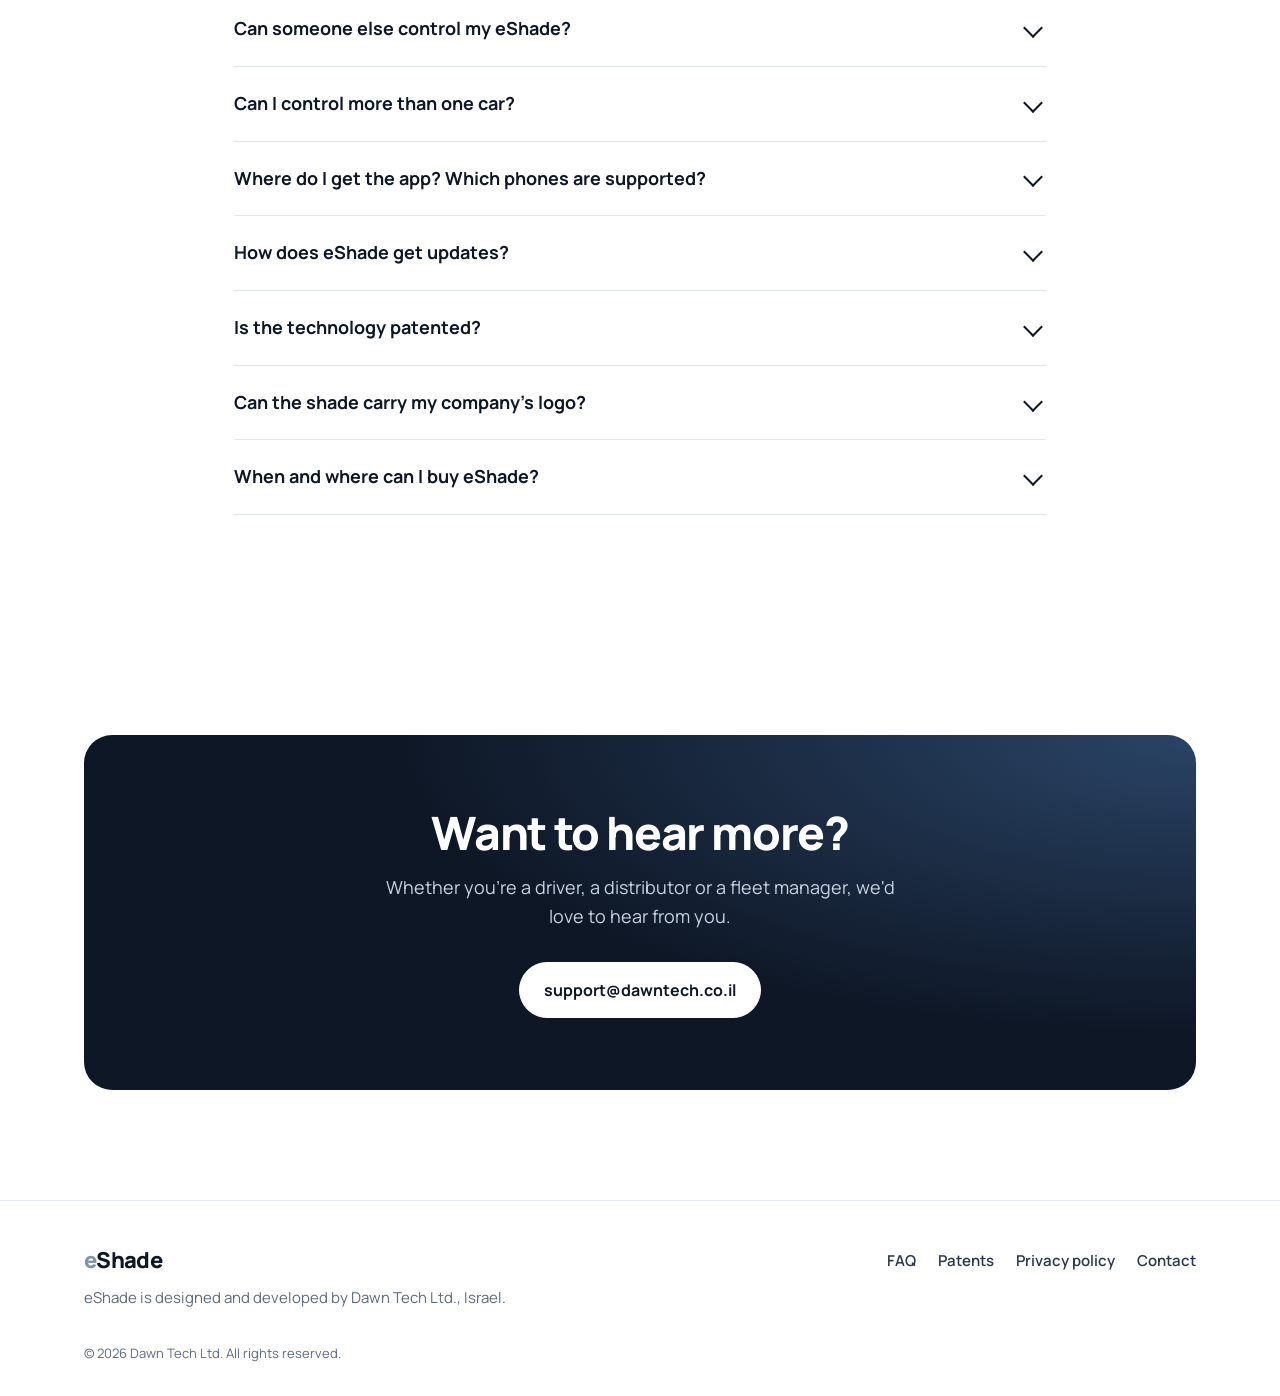
==== commit 3167d46a: "Header: add small "By DawnTech" beside the eShade wordmark Co-Authored-By: Claude Opus 5.5 (1M conte" ====
--- a/index.html
+++ b/index.html
@@ -20,7 +20,7 @@
 <body>
   <header class="nav" id="top">
     <div class="wrap nav-inner">
-      <a class="wordmark" href="#top" aria-label="eShade home"><span class="e">e</span>Shade</a>
+      <a class="wordmark" href="#top" aria-label="eShade by DawnTech, home"><span class="e">e</span>Shade<span class="by">By DawnTech</span></a>
       <nav class="nav-links" id="nav-links">
         <a href="#how">How it works</a>
         <a href="#features">Features</a>
--- a/assets/style.css
+++ b/assets/style.css
@@ -48,6 +48,7 @@
 .wordmark { font-weight: 800; font-size: 26px; letter-spacing: -.03em; color: var(--ink); text-decoration: none; line-height: 1; }
 .wordmark .e, .app-mark .e { color: var(--slate); }
 .wordmark-small { font-size: 22px; }
+.wordmark .by { margin-left: 8px; font-size: 12px; font-weight: 600; letter-spacing: .02em; color: var(--muted); white-space: nowrap; }
 
 /* Buttons */
 .btn {
